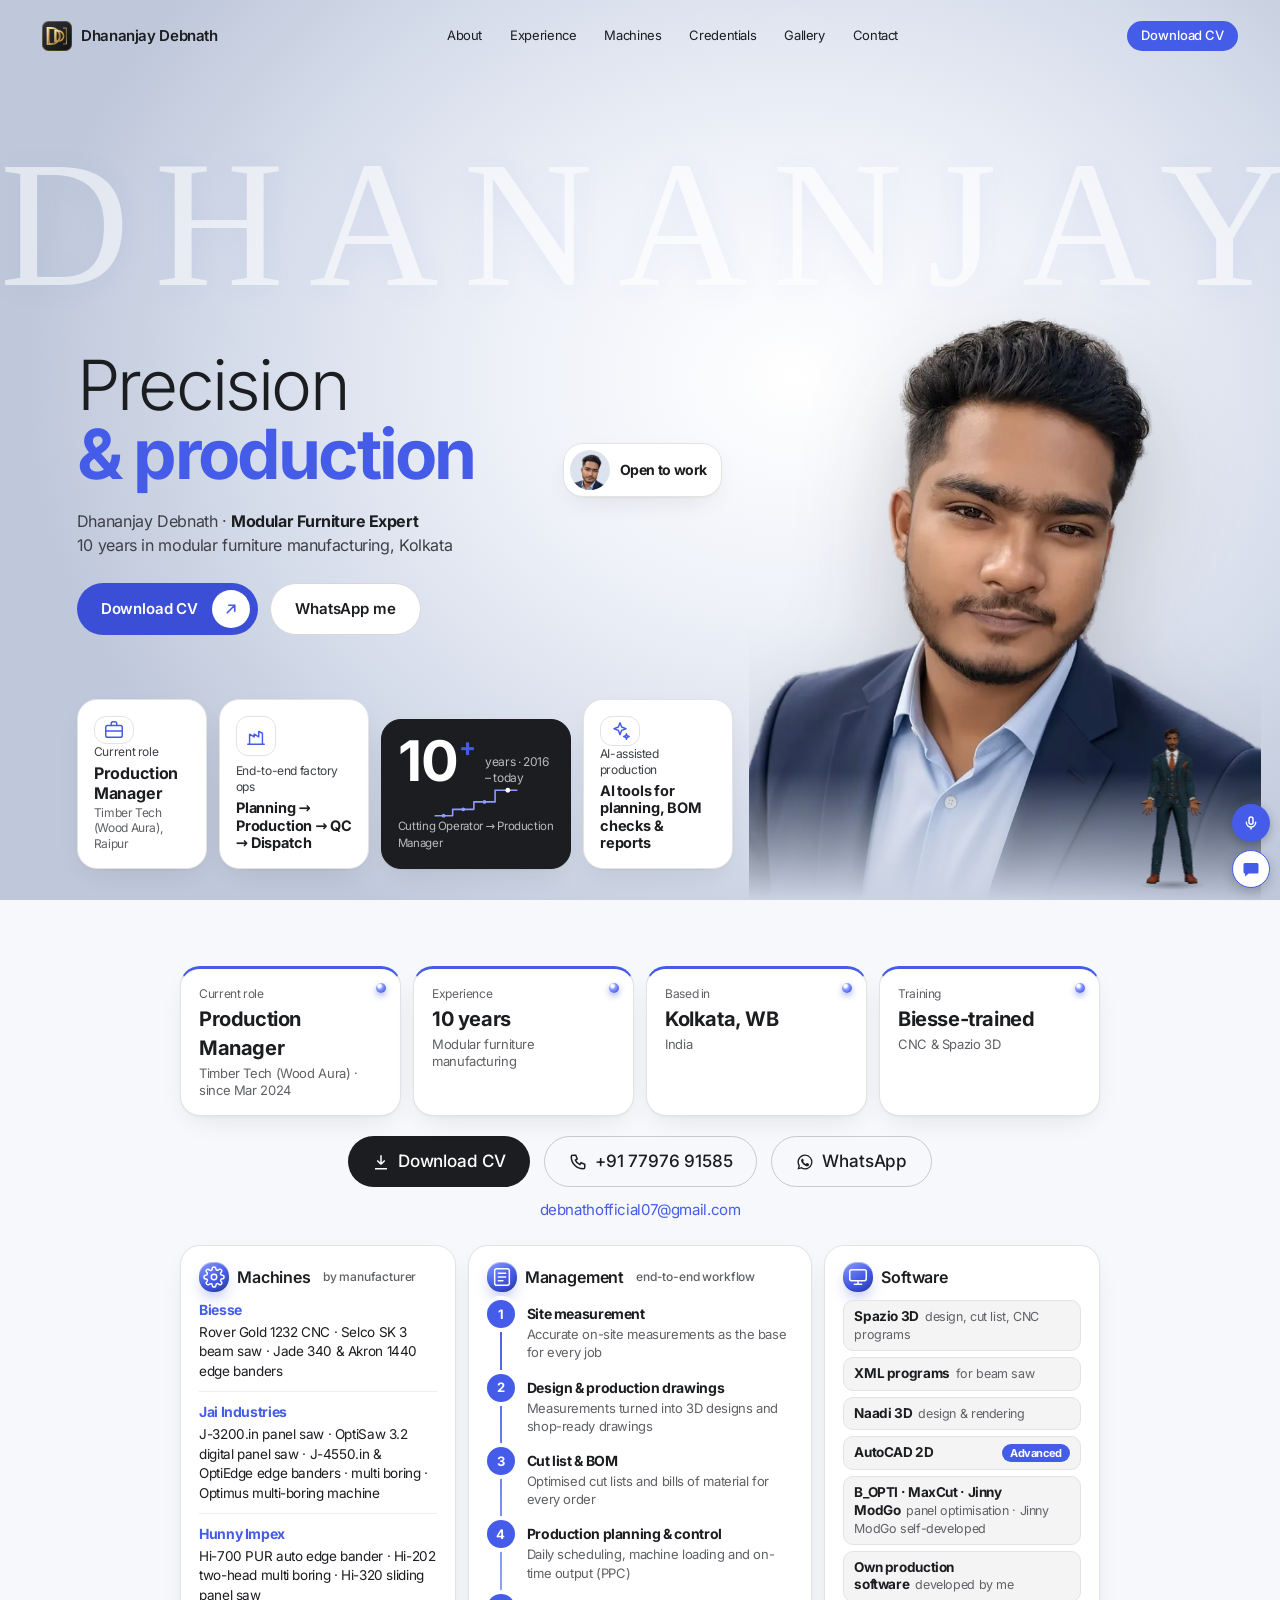
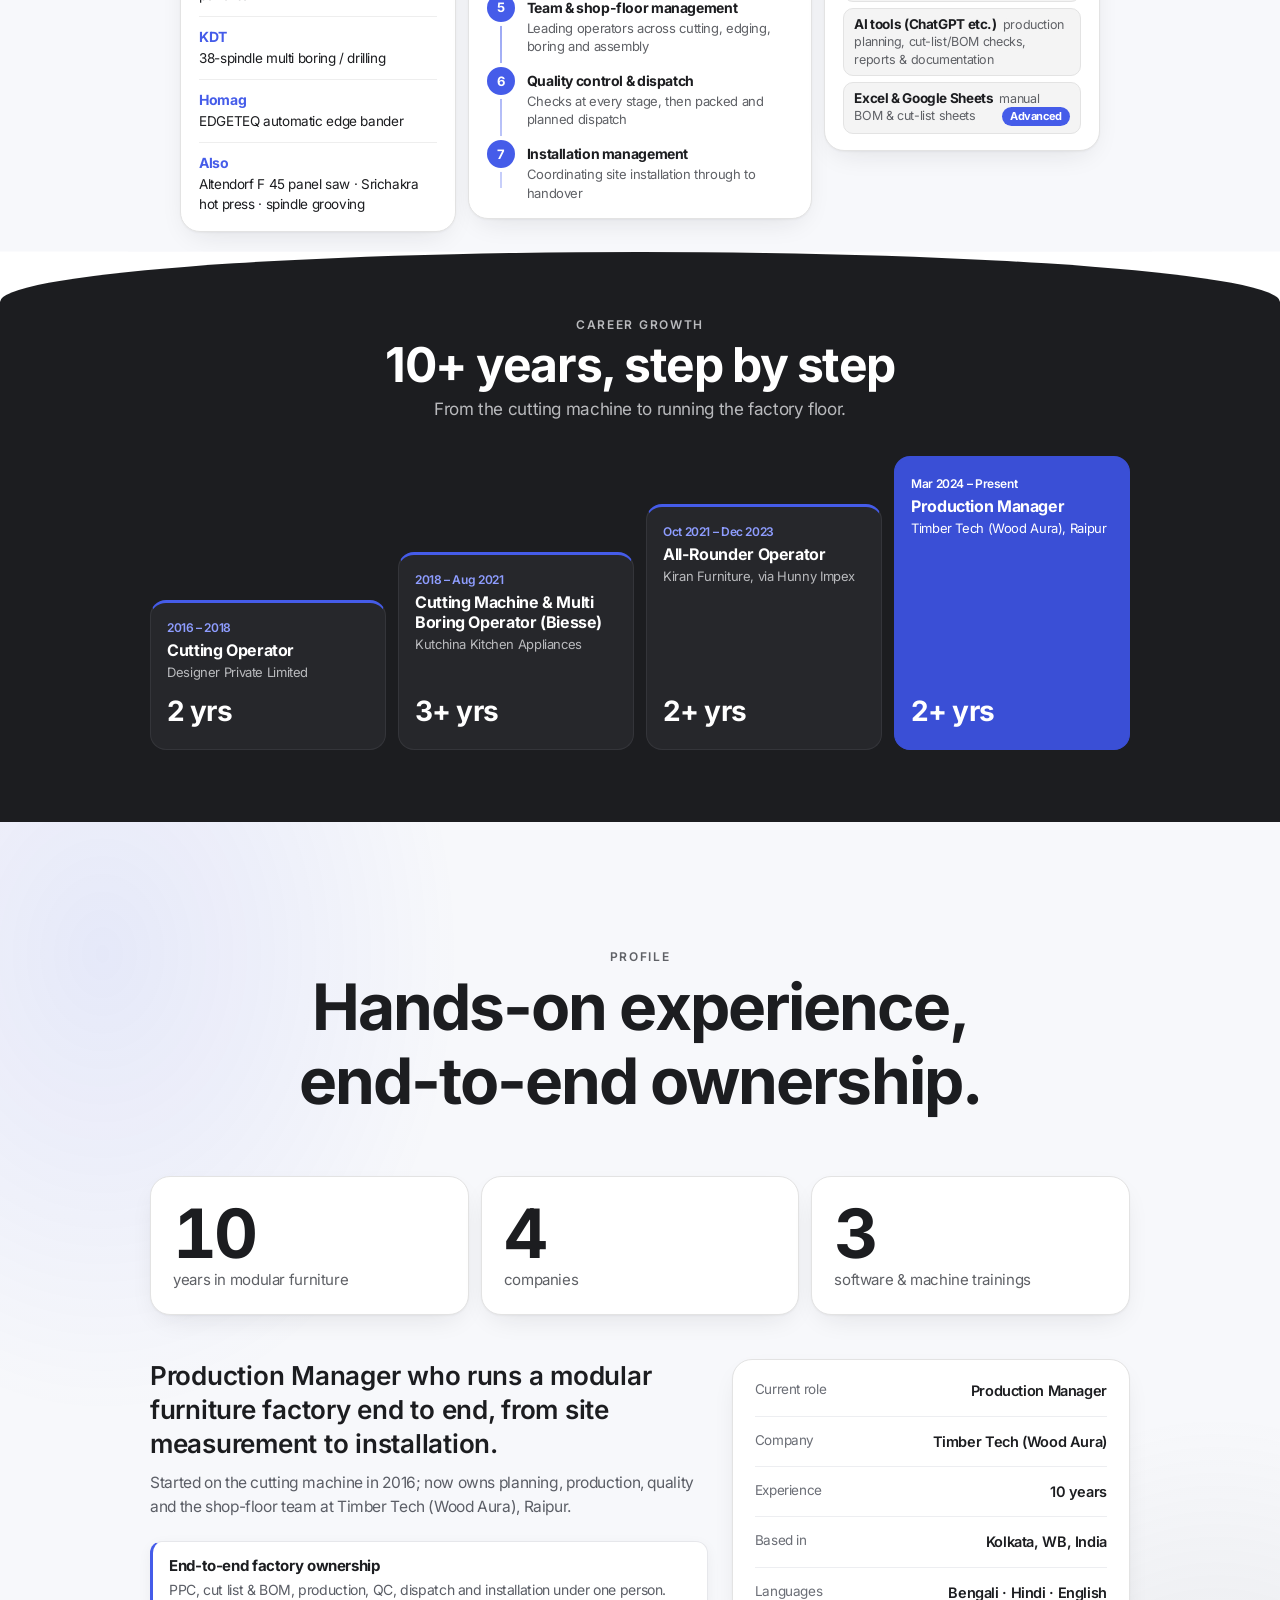
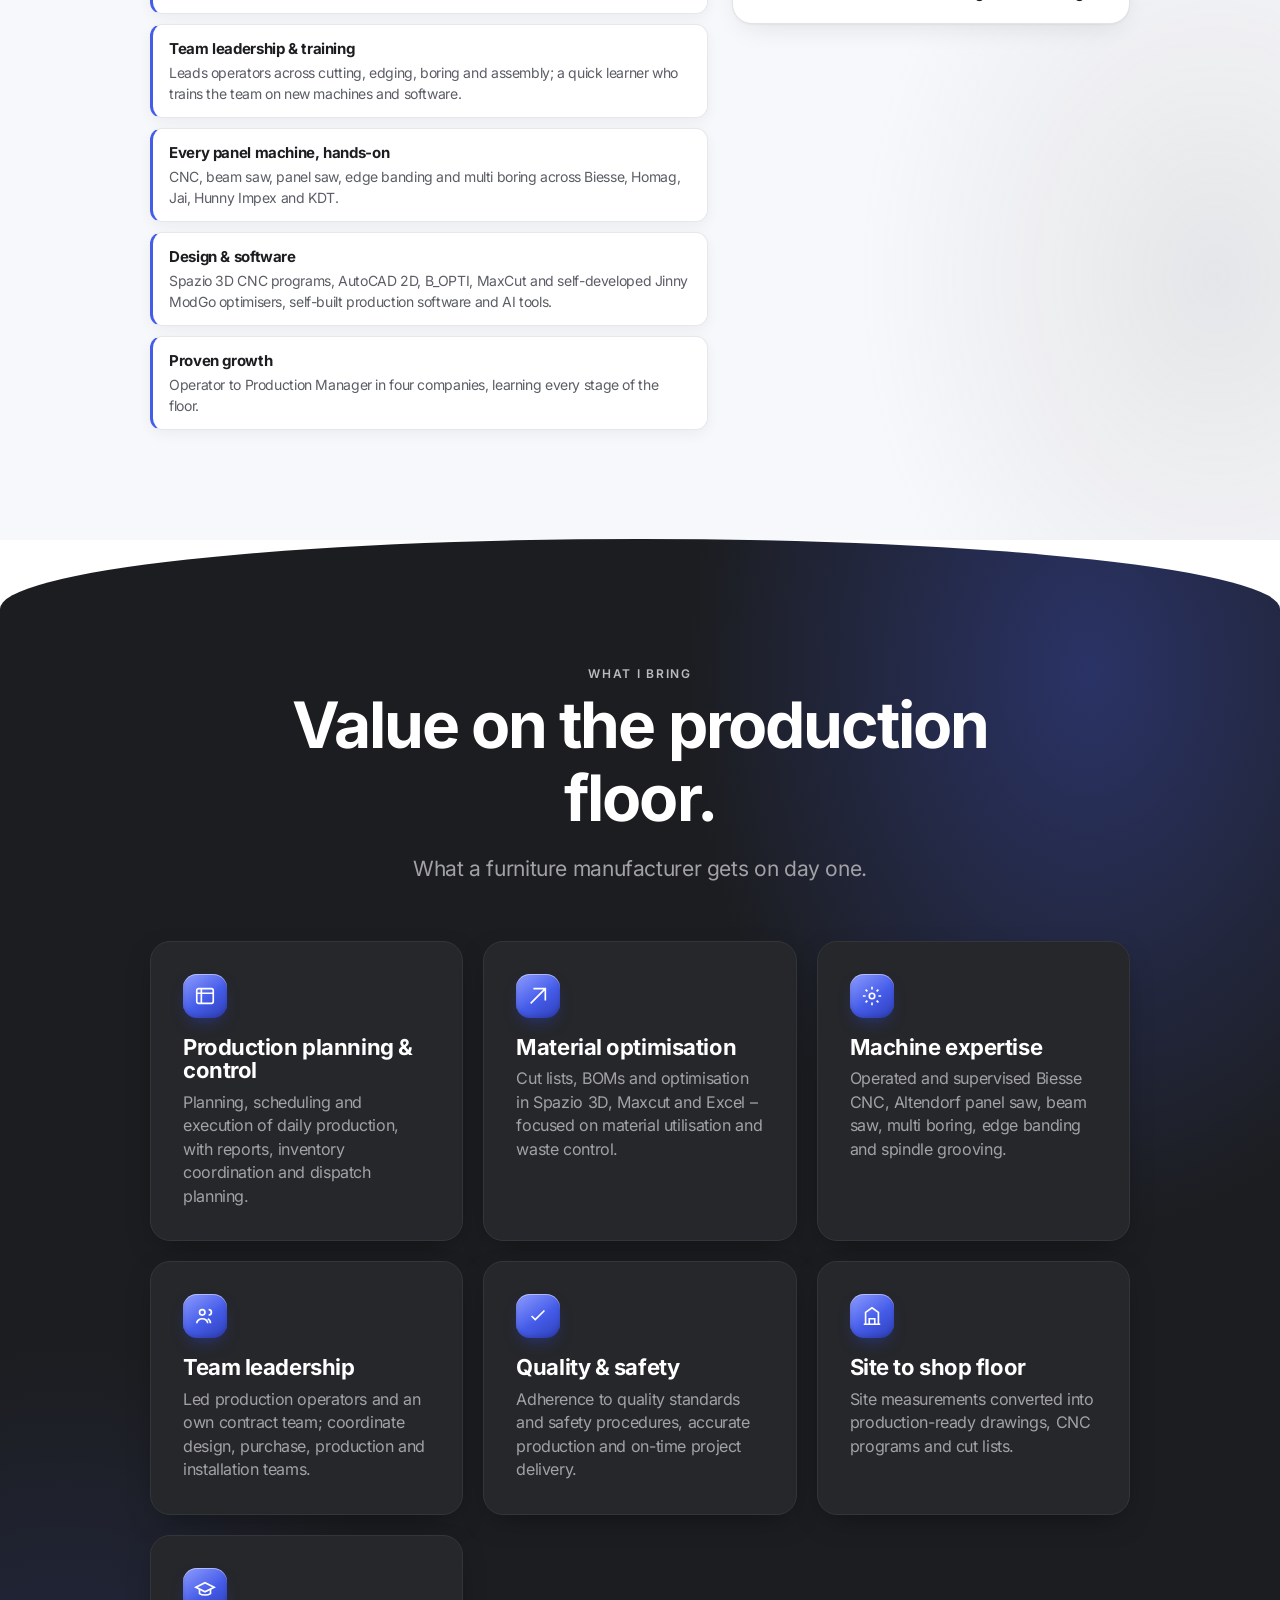
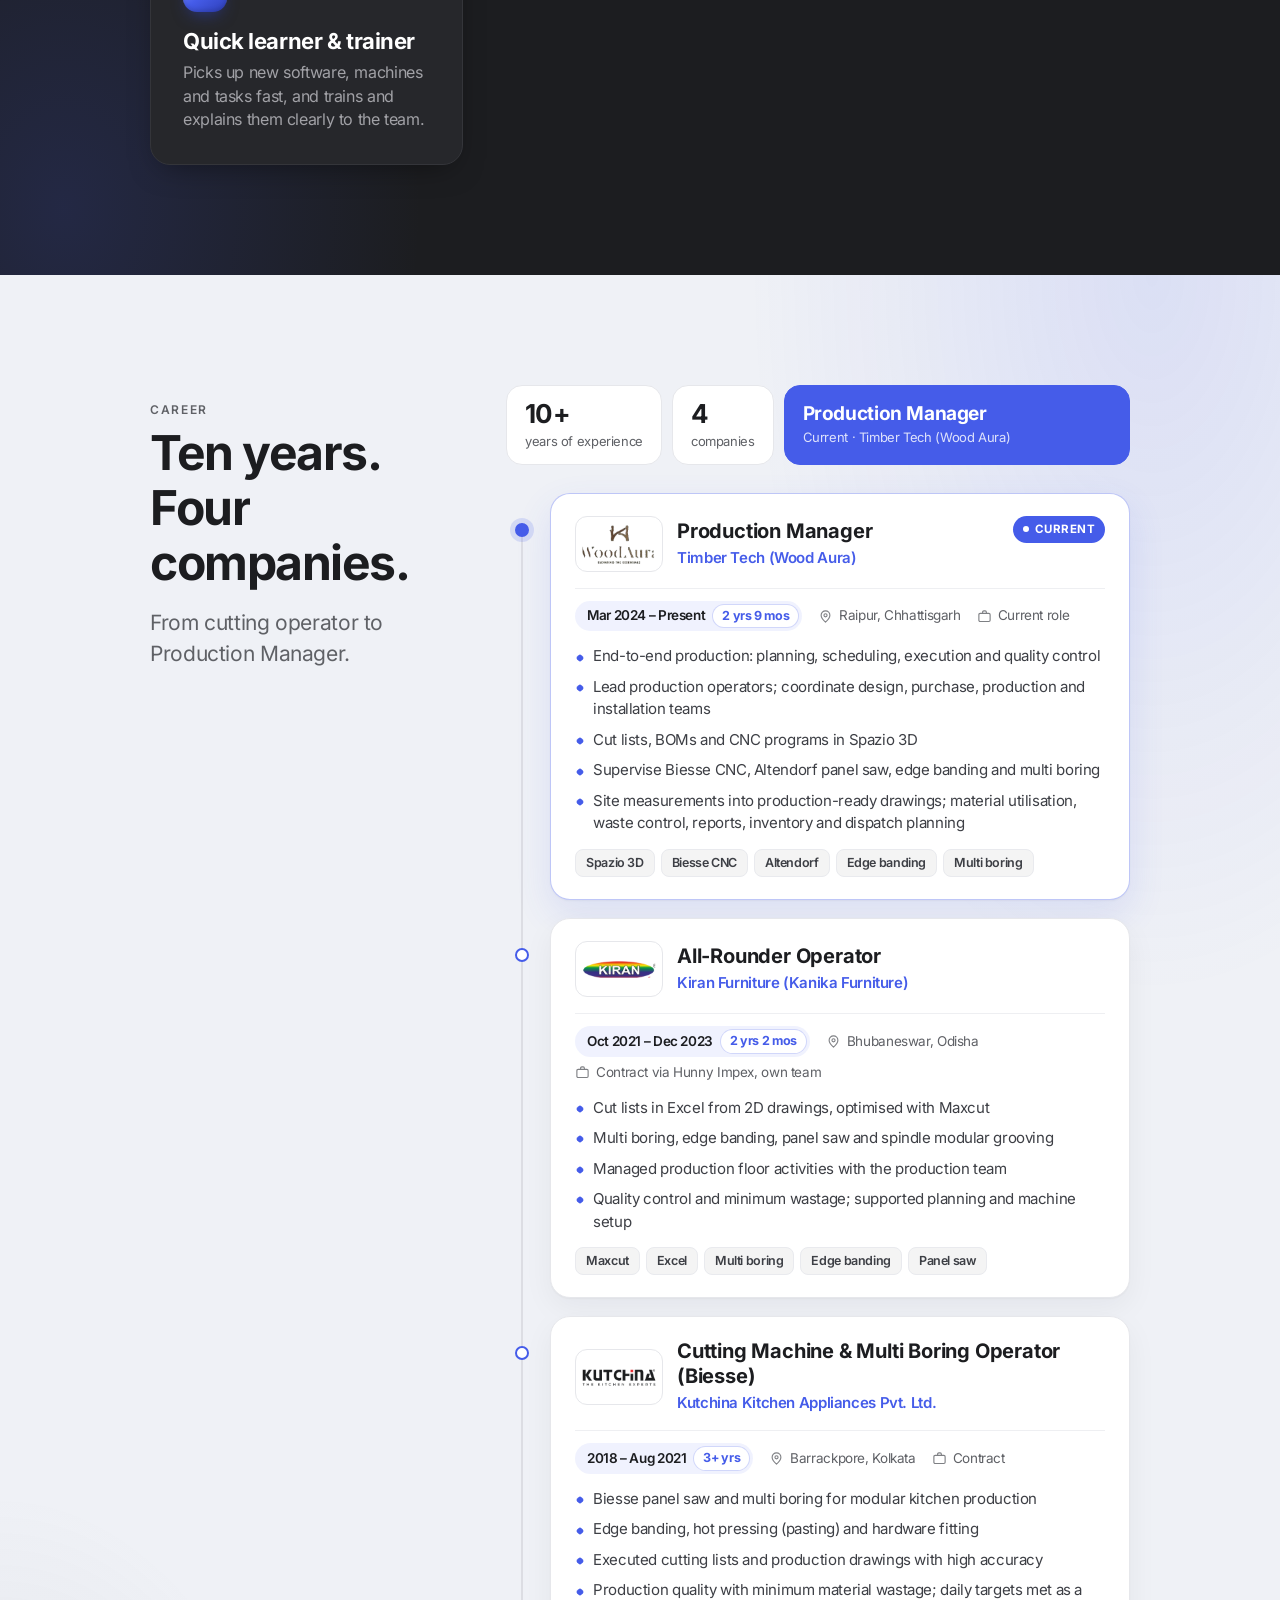
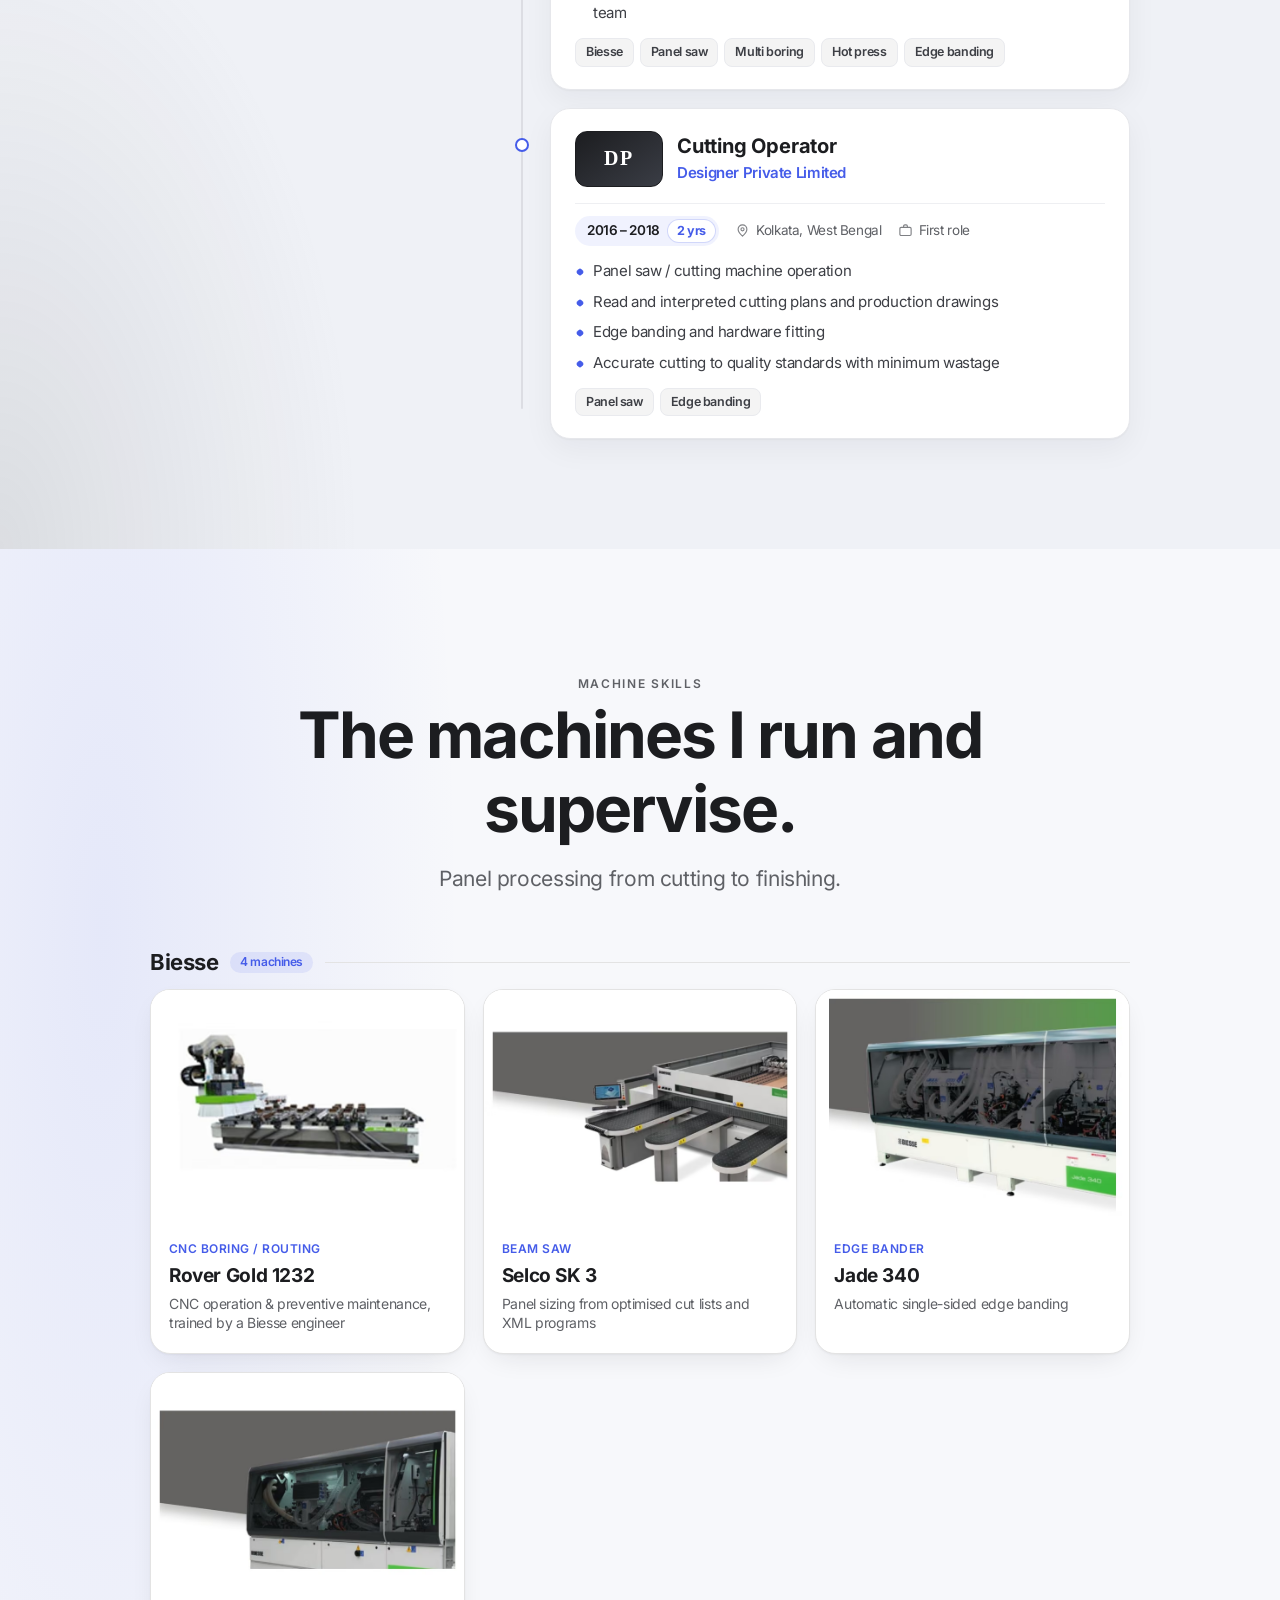
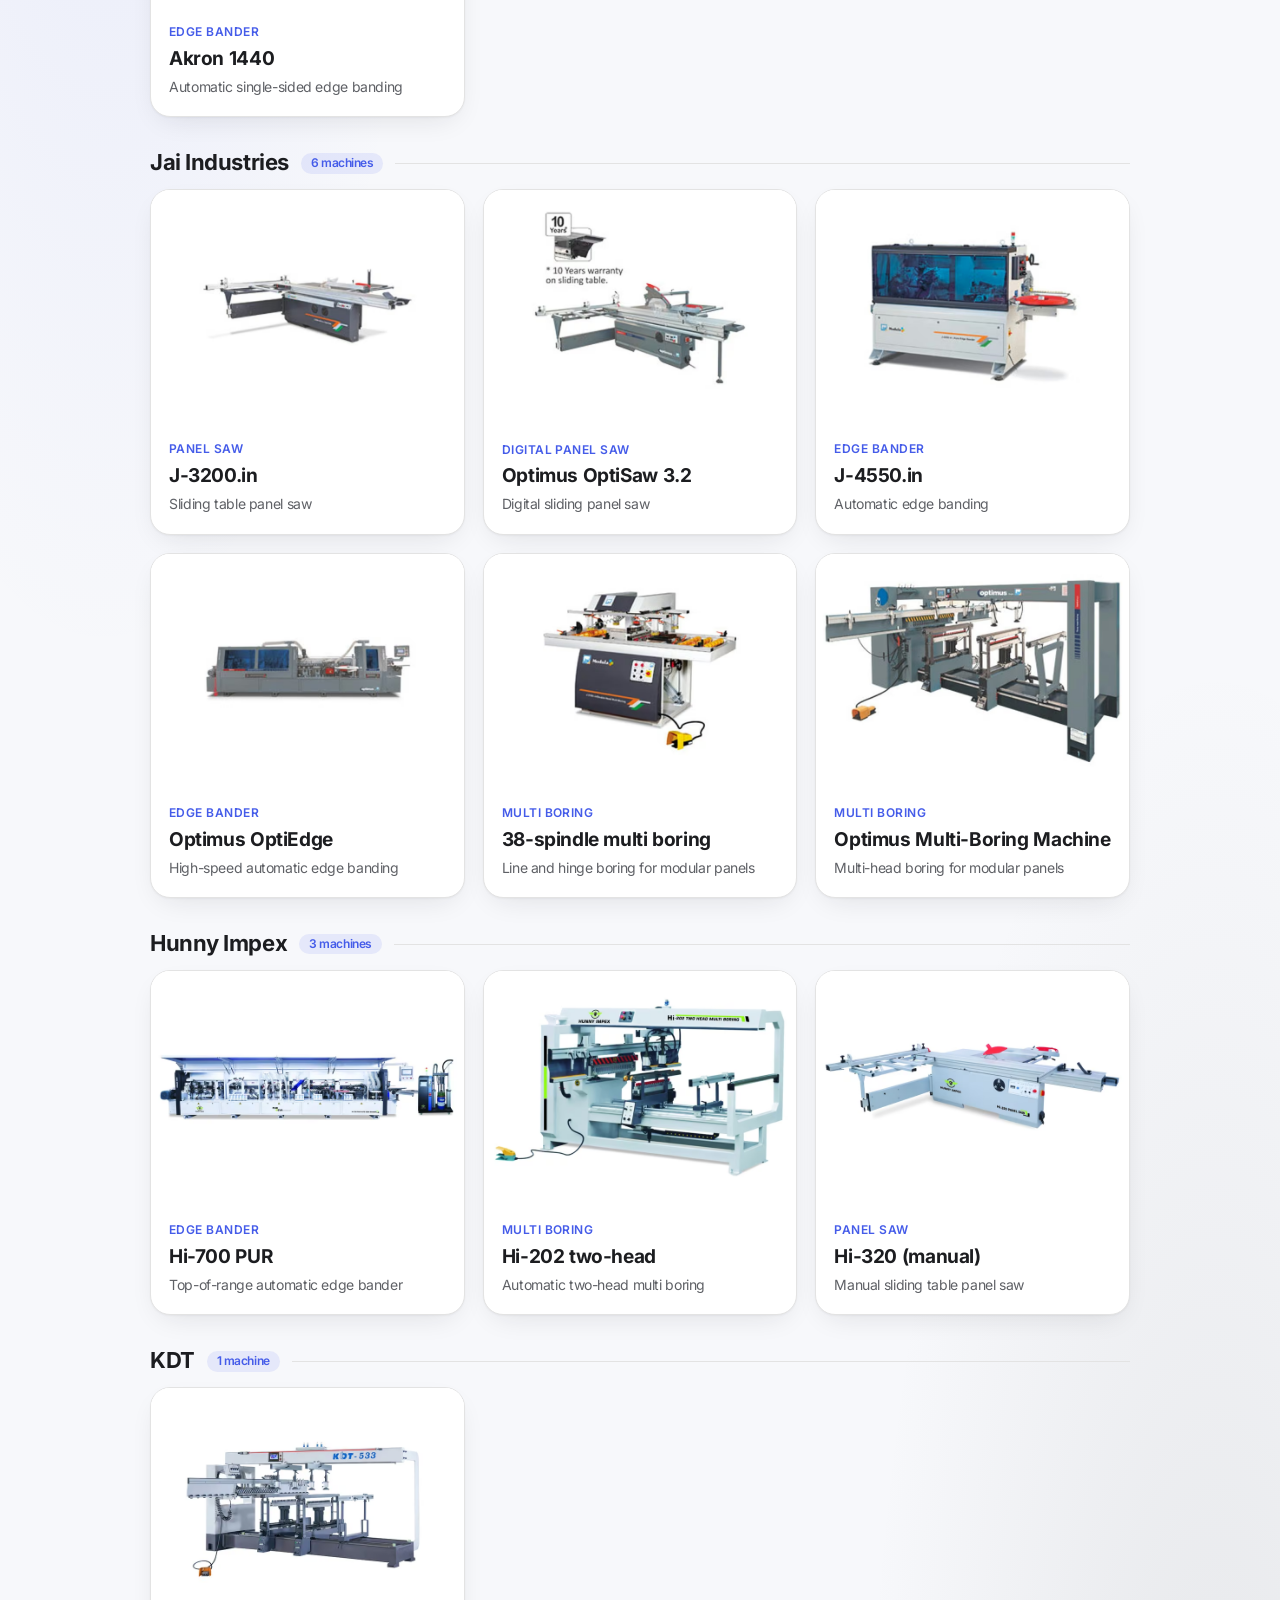
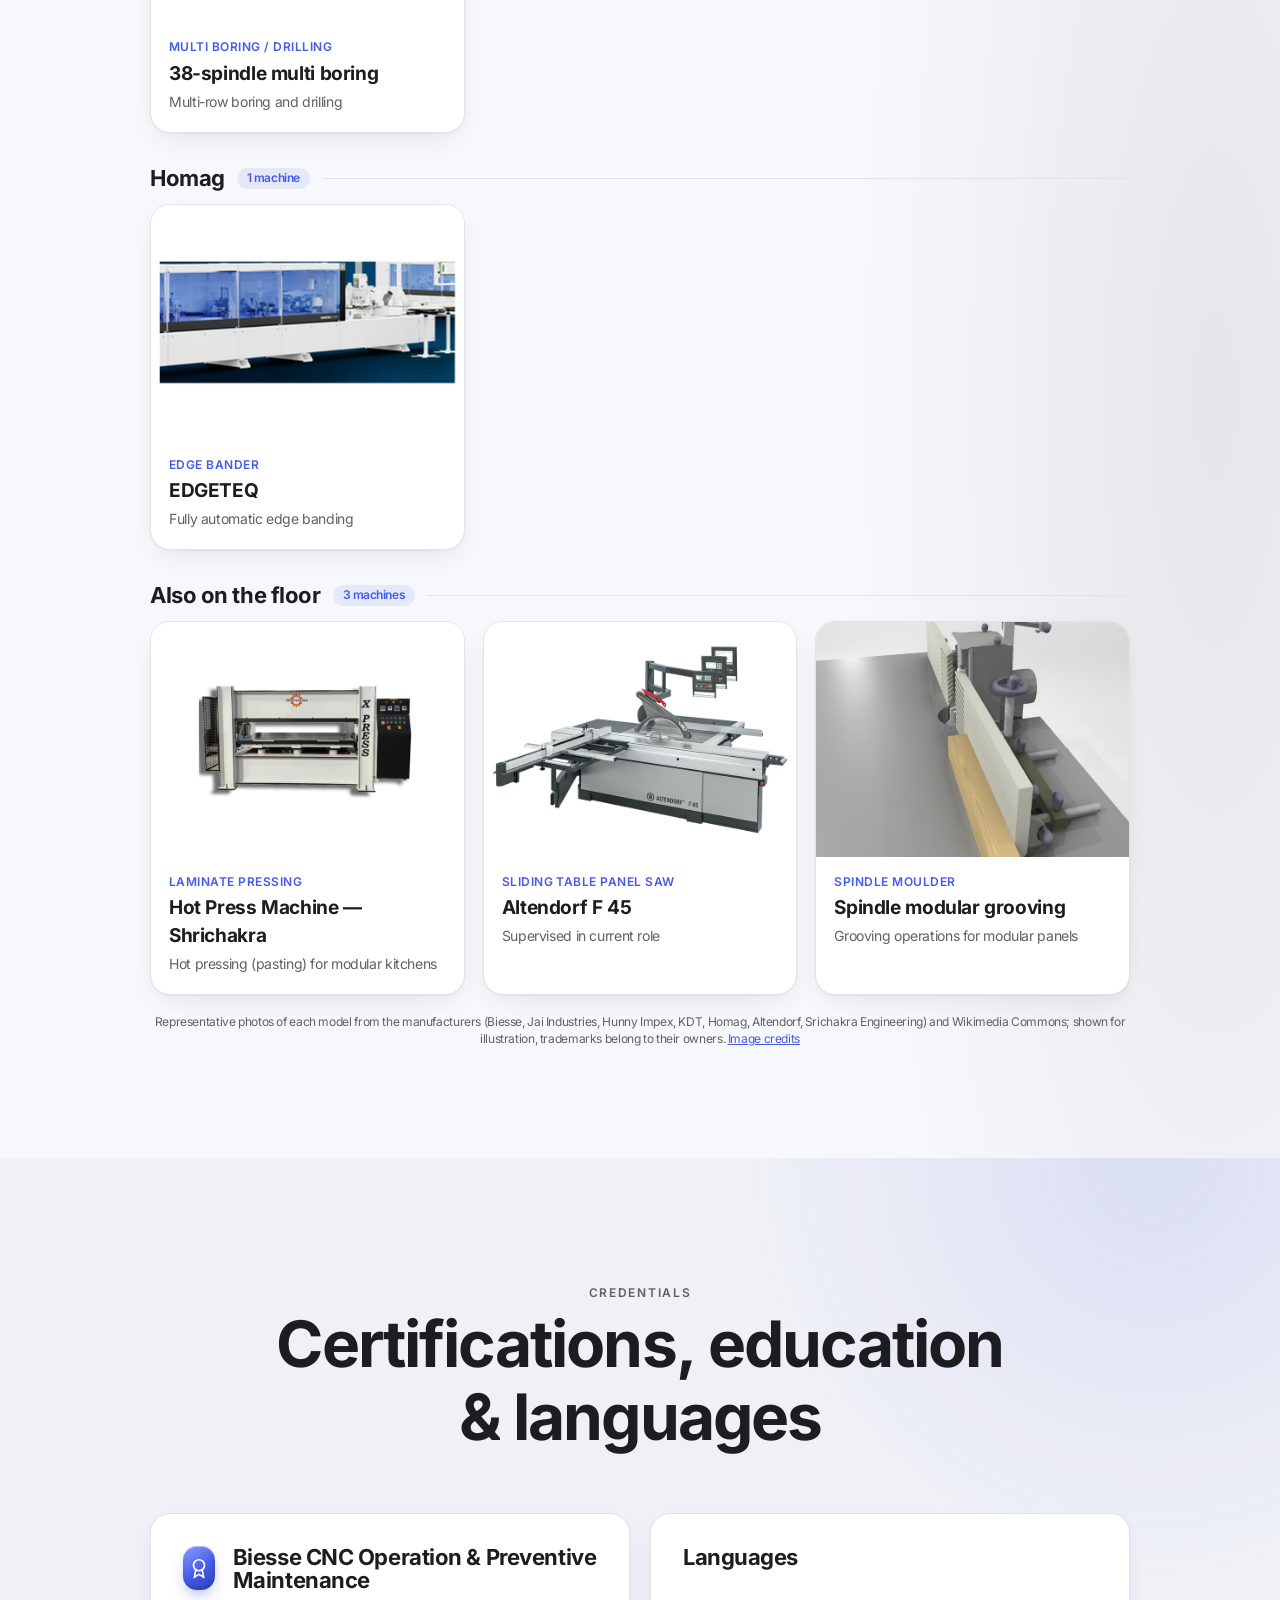
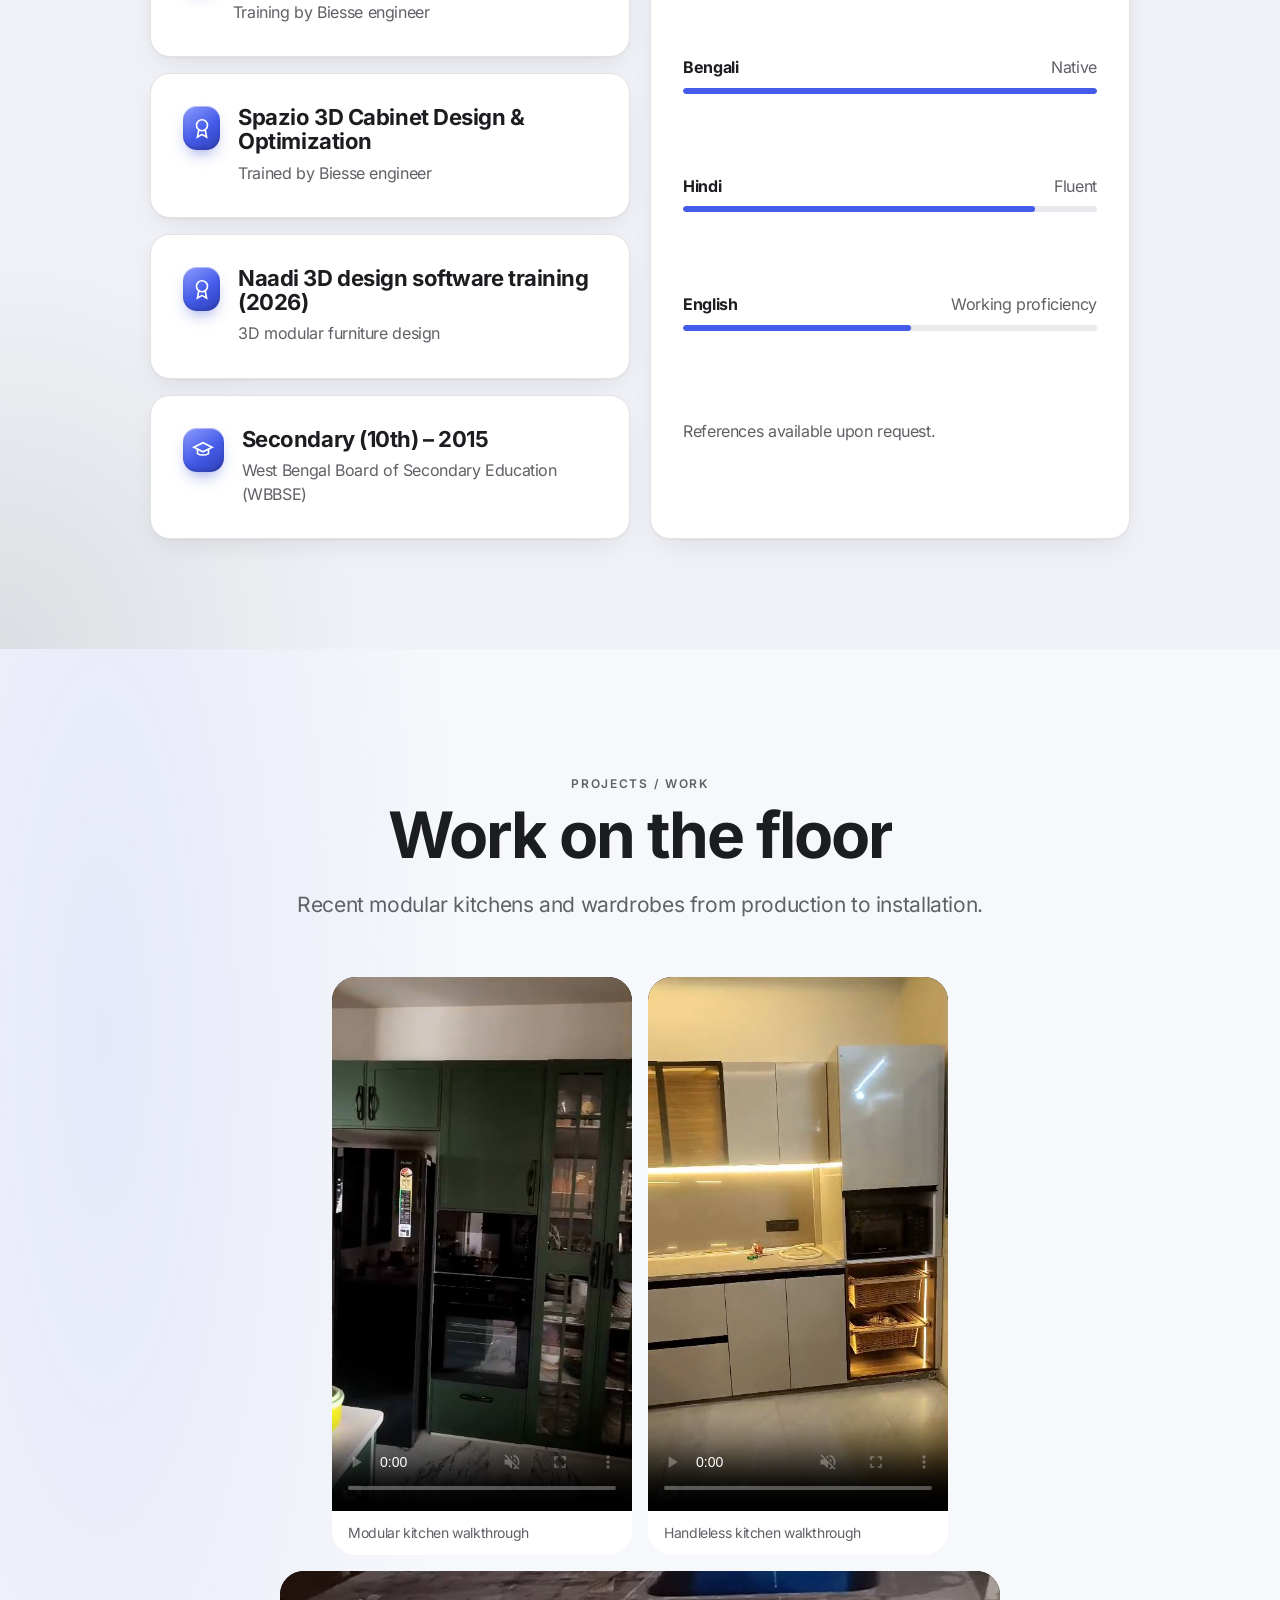
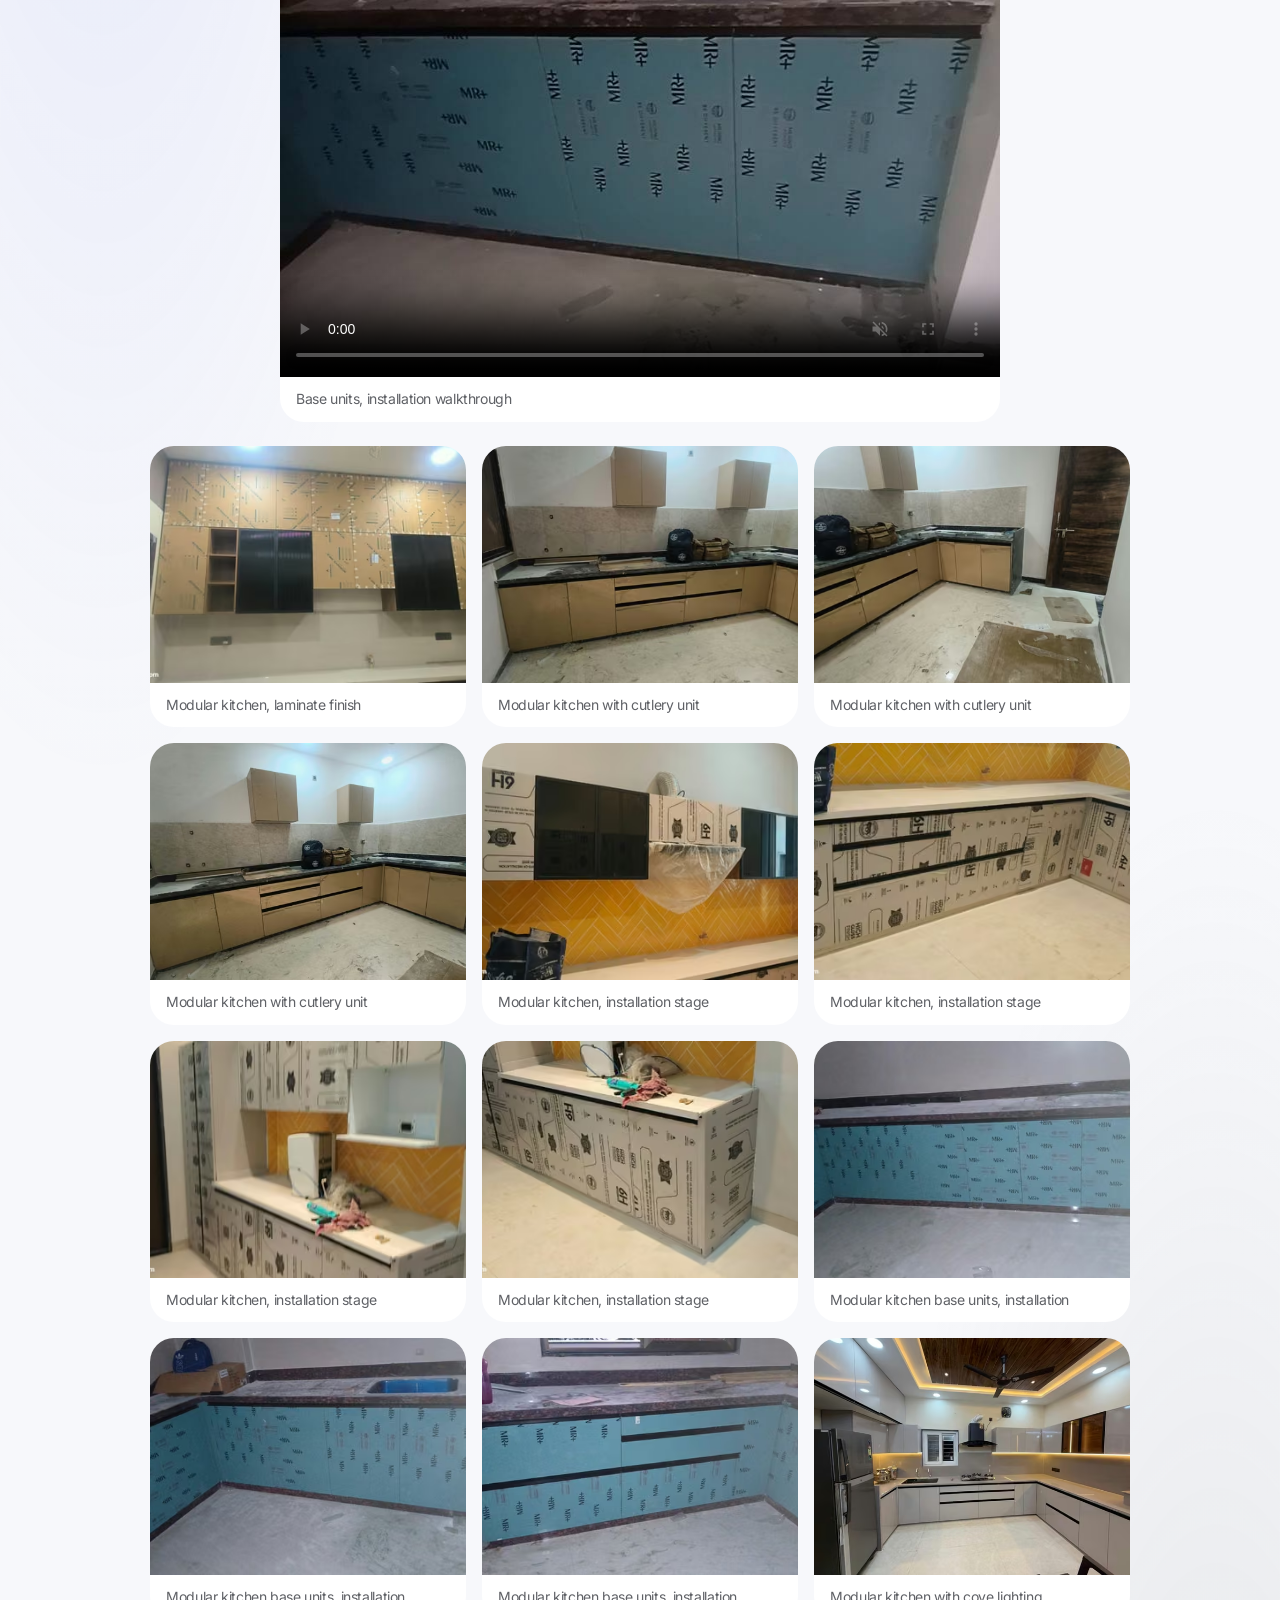
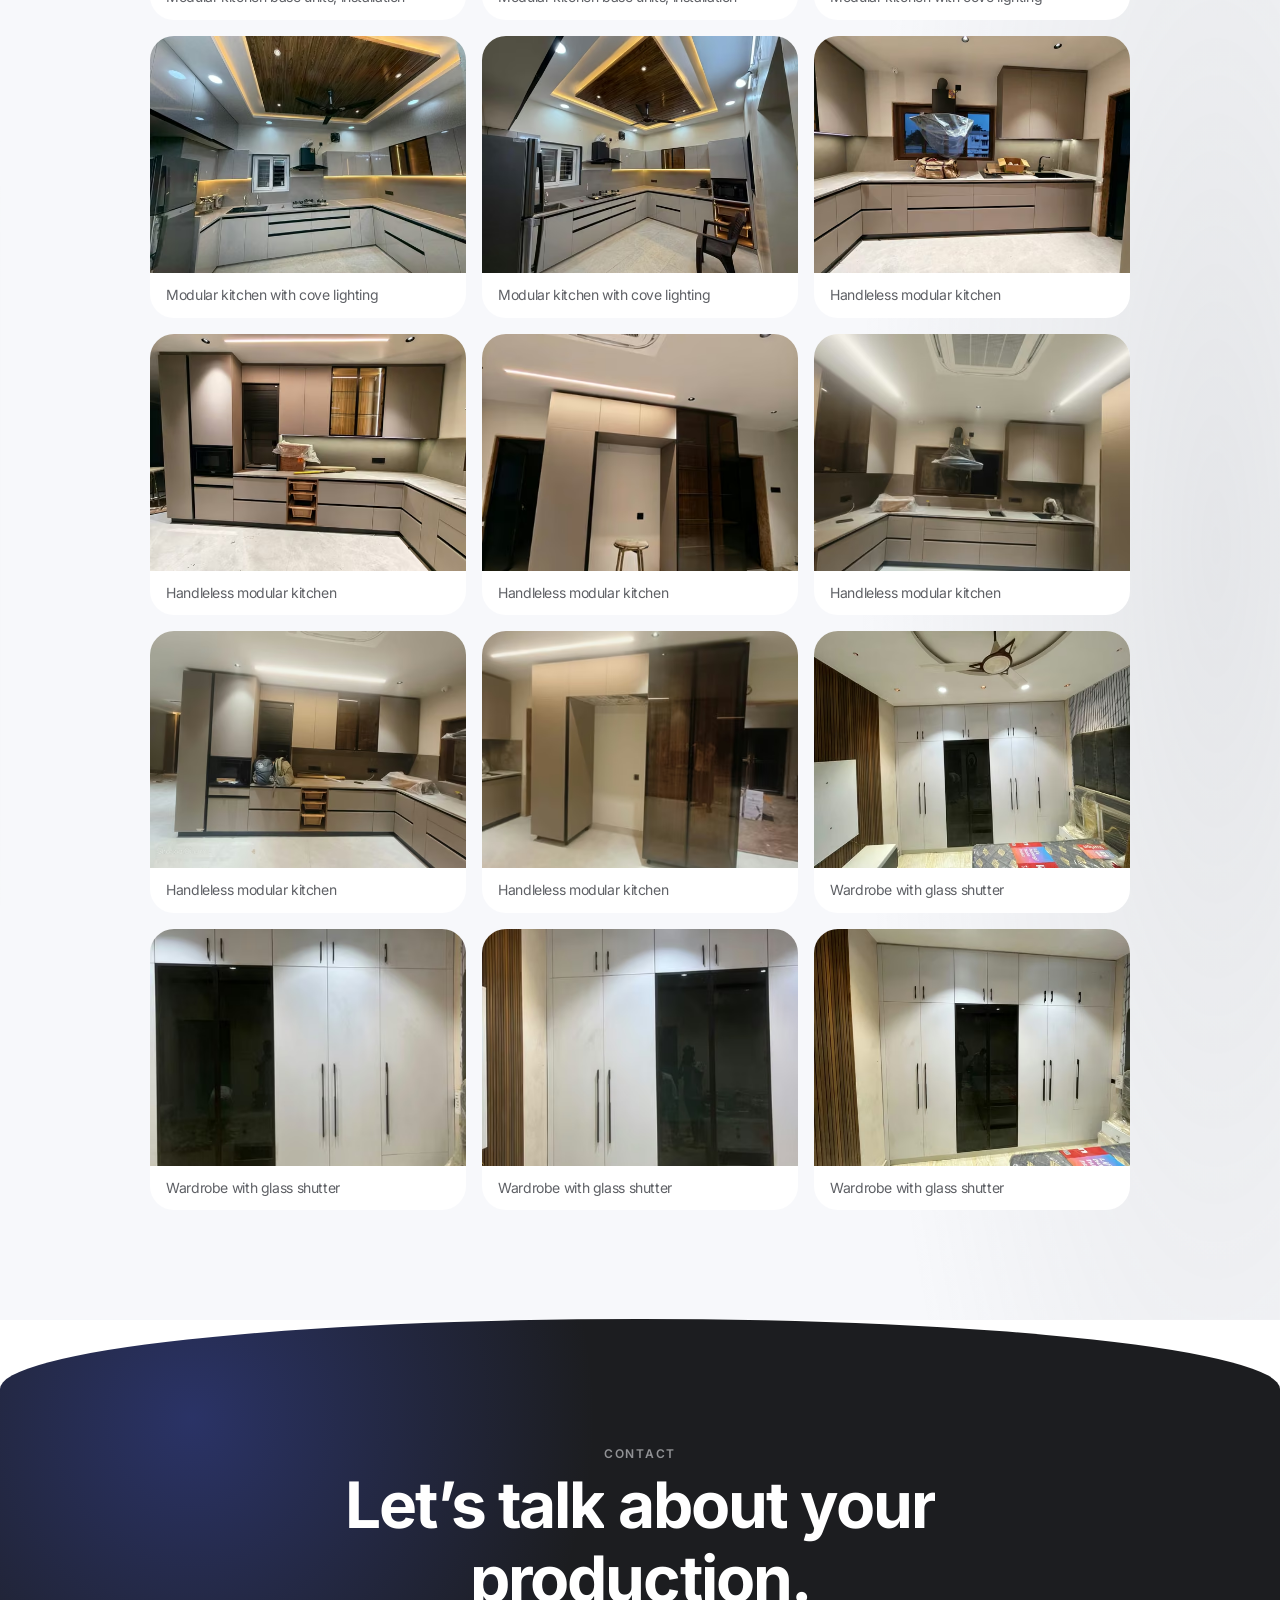
==== index.html @ 8014dff1 "Mobile: render desktop layout scaled to phone width (desktop mode) with legible text floor" ====
<!doctype html>
<html lang="en">
<head>
<meta charset="utf-8">
<meta name="viewport" content="width=device-width,initial-scale=1">
<script>(function(){var W=980,w=Math.min(screen.width,screen.height);if(w<W&&matchMedia('(hover:none),(pointer:coarse)').matches){document.querySelector('meta[name=viewport]').setAttribute('content','width='+W);document.documentElement.classList.add('dm')}})()</script>
<title>Dhananjay (Sanu) Debnath – Production Manager, Modular Furniture | Kolkata</title>
<meta name="description" content="Dhananjay (Sanu) Debnath – Production Manager with 10+ years in modular furniture manufacturing (modular kitchens, wardrobes). Biesse CNC, beam saw, edge banding, Spazio 3D, PPC & QC. Based in Kolkata, open to roles across India.">
<meta name="theme-color" content="#EEF1F8">
<link rel="canonical" href="https://debnathofficial.pages.dev/">
<meta property="og:type" content="profile">
<meta property="og:title" content="Dhananjay (Sanu) Debnath – Production Manager, Modular Furniture | Kolkata">
<meta property="og:description" content="Dhananjay (Sanu) Debnath – Production Manager with 10+ years in modular furniture manufacturing (modular kitchens, wardrobes). Biesse CNC, beam saw, edge banding, Spazio 3D, PPC & QC. Based in Kolkata, open to roles across India.">
<meta property="og:url" content="https://debnathofficial.pages.dev/">
<meta property="og:image" content="https://debnathofficial.pages.dev/assets/img/og-dhananjay-debnath.jpg">
<meta property="og:image:width" content="1200"><meta property="og:image:height" content="630">
<meta property="og:image:alt" content="Dhananjay (Sanu) Debnath, Production Manager, modular furniture, Kolkata">
<meta property="og:site_name" content="Dhananjay Debnath – Debnath Official"><meta property="og:locale" content="en_IN">
<meta property="profile:first_name" content="Dhananjay"><meta property="profile:last_name" content="Debnath">
<meta name="twitter:card" content="summary_large_image">
<meta name="twitter:title" content="Dhananjay (Sanu) Debnath – Production Manager, Modular Furniture | Kolkata">
<meta name="twitter:description" content="Production Manager – modular furniture, modular kitchen &amp; wardrobe production. Biesse CNC, Spazio 3D, PPC. Kolkata, India.">
<meta name="twitter:image:alt" content="Dhananjay (Sanu) Debnath, Production Manager, modular furniture, Kolkata">
<meta name="twitter:image" content="https://debnathofficial.pages.dev/assets/img/og-dhananjay-debnath.jpg">
<meta name="author" content="Dhananjay Debnath"><meta name="robots" content="index,follow,max-image-preview:large">
<!-- GOOGLE SEARCH CONSOLE: paste the verification meta tag on the next line, e.g. <meta name="google-site-verification" content="XXXX"> -->
<meta name="google-site-verification" content="hCIAxUAnqevJDa3FMY9VhJG7At2bCcmMk1yNOg8MYsk" />
<link rel="icon" href="favicon.ico" sizes="32x32"><link rel="icon" href="favicon.svg" type="image/svg+xml"><link rel="apple-touch-icon" href="apple-touch-icon.png">
<link rel="preload" href="assets/fonts/inter.woff2" as="font" type="font/woff2" crossorigin>
<link rel="preload" as="image" href="assets/img/dd-cut-480.avif" imagesrcset="assets/img/dd-cut-480.avif 480w, assets/img/dd-cut-800.avif 800w" imagesizes="(min-width:700px) 640px, 92vw" type="image/avif">
<link rel="preload" as="image" href="assets/img/avatar3d-poster.png?v=4" fetchpriority="low">
<style>@font-face{font-family:Inter;src:url(assets/fonts/inter.woff2) format("woff2");font-weight:300 800;font-display:swap}
:root{--w:#fff;--g:#f5f5f7;--tx:#1d1d1f;--mu:#6e6e73;--bl:#0071e3;--ln:#d2d2d7}
*{box-sizing:border-box;margin:0;padding:0}
html{scroll-behavior:smooth;-webkit-text-size-adjust:100%}html.dm,html.dm body{overflow-x:clip}
body{background:var(--w);color:var(--tx);font:400 17px/1.47 -apple-system,BlinkMacSystemFont,"SF Pro Text","SF Pro Display","Helvetica Neue",Inter,system-ui,sans-serif;-webkit-font-smoothing:antialiased;letter-spacing:-.022em}
a{color:var(--bl);text-decoration:none}a:hover{text-decoration:underline}img{max-width:100%;display:block}
h1,h2,h3{font-family:-apple-system,BlinkMacSystemFont,"SF Pro Display",Inter,system-ui,sans-serif;font-weight:700;letter-spacing:-.03em;line-height:1.07}
.wrap{max-width:1024px;margin:0 auto;padding:0 22px}
.skip{position:absolute;left:-999px}.skip:focus{left:10px;top:10px;background:#fff;padding:8px;z-index:99}
header.nav{position:sticky;top:0;z-index:50;background:rgba(255,255,255,.72);border-bottom:1px solid rgba(0,0,0,.08)}
.nav .wrap{display:flex;align-items:center;justify-content:space-between;height:52px;font-size:13px}
.logo{display:flex;align-items:center;gap:9px;font-weight:600;color:var(--tx);font-size:15px}.logo:hover{text-decoration:none}
.mono{width:28px;height:28px;border-radius:7px;background:var(--tx);color:#fff;display:grid;place-items:center;font-size:11.5px;font-weight:700;letter-spacing:0}
.nav ul{display:none;list-style:none;gap:28px}.nav ul a{color:var(--tx);opacity:.8}.nav ul a:hover{opacity:1;text-decoration:none}
@media(min-width:860px){.nav ul{display:flex}}
.btn{display:inline-flex;align-items:center;justify-content:center;gap:8px;padding:12px 24px;border-radius:980px;font-size:17px;font-weight:500;min-height:48px;transition:background .2s,transform .2s;letter-spacing:-.01em}
.btn:hover{text-decoration:none}
.btn.p{background:var(--bl);color:#fff}.btn.p:hover{background:#0077ed}
.btn.g{color:var(--bl);border:1px solid var(--bl)}.btn.g:hover{background:rgba(0,113,227,.06)}
.btn.sm{padding:5px 14px;min-height:30px;font-size:13px}
.btn svg{width:18px;height:18px}
.hero{background:var(--w);text-align:center;padding:64px 0 0;overflow:hidden}
.eyebrow{font-size:17px;font-weight:600;color:var(--mu);letter-spacing:-.01em}
.hero .eyebrow{color:var(--mu)}
.hero h1{font-size:clamp(46px,9vw,96px);margin:10px 0 14px;letter-spacing:-.045em}
.tag{font-size:clamp(20px,3vw,28px);font-weight:600;color:var(--tx);letter-spacing:-.02em}
.lead{color:var(--mu);max-width:640px;margin:18px auto 30px;font-size:clamp(17px,2vw,21px)}
.cta{display:flex;flex-wrap:wrap;gap:14px;justify-content:center}
.facts{display:flex;flex-wrap:wrap;justify-content:center;gap:8px 26px;margin-top:26px;font-size:14px;color:var(--mu)}.facts b{color:var(--tx)}
.photo{margin:52px auto 0;max-width:420px;width:100%;animation:up 1.2s cubic-bezier(.2,.8,.2,1) both}
.photo img{width:100%;height:auto;aspect-ratio:4/5;object-fit:cover;border-radius:28px 28px 0 0}
@keyframes up{from{transform:scale(.96)}to{transform:none}}
@media(prefers-reduced-motion:reduce){*{animation:none!important;transition:none!important}}
section{padding:110px 0}
section.alt{background:var(--g)}
section.dark{background:#000;color:#f5f5f7}section.dark .mu,section.dark .sh p,section.dark .card p{color:#a1a1a6}
.sh{margin:0 auto 56px;max-width:760px;text-align:center}.sh h2{font-size:clamp(36px,6vw,64px);margin-top:8px}.sh p{color:var(--mu);margin-top:16px;font-size:clamp(17px,2vw,21px)}
.about{display:grid;gap:24px}@media(min-width:860px){.about{grid-template-columns:1.4fr 1fr}}
.about p{font-size:19px;color:var(--tx)}.about p+p{margin-top:16px}
.kv{background:var(--g);border-radius:24px;padding:28px;display:grid;gap:14px;font-size:15px}
.kv div{display:flex;justify-content:space-between;gap:12px;border-bottom:1px solid var(--ln);padding-bottom:12px}.kv div:last-child{border:0;padding:0}
.kv span{color:var(--mu)}.kv b{font-weight:600;text-align:right}
.vals{display:grid;gap:20px}@media(min-width:700px){.vals{grid-template-columns:repeat(2,1fr)}}@media(min-width:1000px){.vals{grid-template-columns:repeat(3,1fr)}}
.card{background:var(--w);border-radius:24px;padding:32px;transition:transform .4s cubic-bezier(.2,.8,.2,1),box-shadow .4s}
.alt .card{background:#fff}.card:hover{transform:scale(1.015);box-shadow:0 20px 40px -20px rgba(0,0,0,.18)}
.dark .card{background:#1d1d1f}.dark .card:hover{box-shadow:none}
.card h3{font-size:22px;margin:18px 0 8px;letter-spacing:-.02em}.card p{color:var(--mu);font-size:16px}
.ic{width:44px;height:44px;border-radius:12px;background:rgba(0,113,227,.1);display:grid;place-items:center;color:var(--bl)}.ic svg{width:22px;height:22px}
.dark .ic{background:rgba(41,151,255,.15);color:#2997ff}
.tl{position:relative;padding-left:36px;max-width:860px;margin:0 auto}
.tl::before{content:"";position:absolute;left:9px;top:8px;bottom:8px;width:2px;background:var(--ln)}
.tl .ln{position:absolute;left:9px;top:8px;width:2px;background:var(--bl);height:0}
.job{position:relative;margin-bottom:24px}
.job::before{content:"";position:absolute;left:-33px;top:34px;width:12px;height:12px;border-radius:50%;background:#fff;border:2px solid var(--bl)}
.job.now::before{background:var(--bl);box-shadow:0 0 0 6px rgba(0,113,227,.15)}
.job .box{background:var(--g);border-radius:24px;padding:30px}
.job .d{font-size:14px;font-weight:600;color:var(--bl)}
.job h3{font-size:26px;margin:6px 0 4px}.job .co{font-weight:600}.job .lo{color:var(--mu);font-size:15px}
.job ul{margin:16px 0 0 20px;color:#424245;font-size:16px}.job li{margin:6px 0}
.exp{display:grid;gap:20px}@media(min-width:860px){.exp{grid-template-columns:repeat(3,1fr)}}
.chips{display:flex;flex-wrap:wrap;gap:8px;margin-top:16px}
.chips span{font-size:14px;padding:7px 13px;border-radius:980px;background:var(--g);color:var(--tx)}
.two{display:grid;gap:20px}@media(min-width:860px){.two{grid-template-columns:1fr 1fr}}
#credentials .card{background:var(--g)}
.cert{display:flex;gap:18px;align-items:flex-start}.cert h3{margin-top:0}
.lang{display:grid;gap:18px}.lang .row{display:flex;justify-content:space-between;font-size:16px}.lang .row span{color:var(--mu)}
.bar{height:6px;background:#e8e8ed;border-radius:6px;margin-top:8px;overflow:hidden}.bar i{display:block;height:100%;background:var(--bl);border-radius:6px}
.gal{display:grid;gap:16px;grid-template-columns:repeat(auto-fill,minmax(240px,1fr))}
.gal figure{border-radius:24px;overflow:hidden;background:#fff}.gal img{aspect-ratio:4/3;object-fit:cover;width:100%;height:auto;display:block}@media(max-width:600px){.gal{grid-template-columns:1fr 1fr;gap:10px}.gal figure{border-radius:18px}.gal figcaption{padding:8px 10px;font-size:12px}}.gal a{display:block;cursor:zoom-in}.gal img{transition:transform .4s}.gal a:hover img{transform:scale(1.03)}.vids{display:flex;flex-wrap:wrap;justify-content:center;gap:16px;margin-bottom:24px}.vids .vid{flex:0 1 300px;margin:0}.vids .vid.wide{flex:1 1 560px;max-width:720px}.vid{border-radius:24px;overflow:hidden;background:#fff}.vid video{display:block;width:100%;height:auto;background:#000}.vid figcaption{padding:12px 16px;font-size:14px;color:var(--mu)}#lb{position:fixed;inset:0;z-index:99;background:rgba(245,245,247,.96);display:flex;align-items:center;justify-content:center;flex-direction:column}#lb[hidden]{display:none}#lb img{max-width:92vw;max-height:80vh;width:auto;height:auto;border-radius:16px}#lb p{color:#1d1d1f;margin:12px 0 0;font-size:15px}#lb button{position:absolute;background:#fff;border:0;border-radius:50%;width:44px;height:44px;font-size:22px;color:#1d1d1f;cursor:pointer;box-shadow:0 2px 10px rgba(0,0,0,.1)}#lbx{top:16px;right:16px}#lbp{left:12px;top:50%}#lbn{right:12px;top:50%}.gal figcaption{padding:12px 16px;font-size:14px;color:var(--mu)}
.cl{display:grid;gap:16px;max-width:860px;margin:0 auto}@media(min-width:760px){.cl{grid-template-columns:repeat(3,1fr)}}
.cl a{display:flex;flex-direction:column;gap:14px;padding:30px;border-radius:24px;background:#fff;color:var(--tx);transition:transform .4s cubic-bezier(.2,.8,.2,1),box-shadow .4s;font-weight:600;word-break:break-word}
.cl a:hover{text-decoration:none;transform:scale(1.02);box-shadow:0 20px 40px -20px rgba(0,0,0,.18)}
.cl small{display:block;color:var(--mu);font-size:13px;font-weight:400;margin-bottom:2px}
.loc{text-align:center;color:var(--mu);margin-top:28px;font-size:15px}
footer{background:var(--g);border-top:1px solid var(--ln);padding:22px 0;color:var(--mu);font-size:12px}
footer a{color:#0066cc;text-decoration:underline}footer .wrap{display:flex;flex-wrap:wrap;justify-content:space-between;gap:10px}
.rv{opacity:0;transform:translateY(40px) scale(.98);transition:opacity 1s cubic-bezier(.2,.8,.2,1),transform 1s cubic-bezier(.2,.8,.2,1)}.rv.in{opacity:1;transform:none}
.hero{padding:36px 0 0}.hero h1{font-size:clamp(40px,7vw,80px);margin:6px 0 8px}.tag span{color:var(--mu);font-weight:500}
.cta{margin-top:20px}.sgs{display:grid;grid-template-columns:repeat(3,1fr);gap:12px;max-width:920px;margin:24px auto 0;text-align:left}.sg{border:1px solid var(--ln);border-radius:20px;padding:16px 18px}.sg h2{display:flex;align-items:center;gap:8px;font-size:15px;letter-spacing:-.01em;margin:0 0 8px;font-weight:600}.sg svg{width:20px;height:20px;color:var(--tx)}.sg ul{list-style:none}.sg li{font-size:14px;color:var(--mu);line-height:1.45;padding:2px 0}.kf{list-style:none;display:grid;grid-template-columns:repeat(4,1fr);gap:12px;max-width:920px;margin:22px auto 0;text-align:left}
.kf li{background:var(--g);border-radius:20px;padding:14px 16px}.kf small{display:block;font-size:12px;color:var(--mu)}.kf b{display:block;font-size:17px;letter-spacing:-.02em;margin-top:2px}.kf span{display:block;font-size:13px;color:var(--mu);line-height:1.3;margin-top:2px}
.sk{list-style:none;display:flex;flex-wrap:wrap;justify-content:center;gap:8px;max-width:820px;margin:16px auto 22px}.sk li{font-size:14px;padding:6px 12px;border-radius:980px;border:1px solid var(--ln);color:var(--tx)}
.em{margin-top:12px;font-size:15px}.photo{margin-top:36px}
@media(max-width:760px){.hero{padding:22px 0 0}.hero .eyebrow{font-size:14px}.hero h1{font-size:40px}.tag{font-size:18px}.tag span{display:block;font-size:15px}.tag i{display:none}.kf{grid-template-columns:1fr 1fr;gap:8px;margin-top:14px}.kf li{padding:10px 12px;border-radius:16px}.kf b{font-size:15px}.kf span{font-size:12px}.sk{gap:6px;margin:12px auto 14px}.sk li{font-size:12px;padding:4px 10px}.cta{gap:8px;margin-top:14px}.sgs{grid-template-columns:1fr;gap:8px;margin-top:16px}.sg{padding:12px 14px;border-radius:16px}.sg h2{font-size:14px;margin-bottom:4px}.sg ul{display:flex;flex-wrap:wrap}.sg li{font-size:13px;padding:0}.sg li:not(:last-child):after{content:" ·\00a0"}.cta .btn{min-height:44px;padding:10px 16px;font-size:15px}}

.prog{position:fixed;top:0;left:0;right:0;height:3px;background:var(--bl);transform-origin:0 50%;transform:scaleX(0);z-index:200;pointer-events:none}
.hero{position:relative;isolation:isolate}.hero .wrap{position:relative}
.mesh{position:absolute;inset:0;z-index:-1;overflow:hidden;pointer-events:none}
.mesh i{position:absolute;width:46vmax;height:46vmax;border-radius:50%;filter:blur(70px);opacity:.35;will-change:transform}
.mesh i:nth-child(1){background:radial-gradient(circle,#cfe3ff,transparent 65%);left:-12vmax;top:-14vmax;animation:drift 22s ease-in-out infinite alternate}
.mesh i:nth-child(2){background:radial-gradient(circle,#e8e0ff,transparent 65%);right:-14vmax;top:4vmax;animation:drift 26s ease-in-out infinite alternate-reverse}
.mesh i:nth-child(3){background:radial-gradient(circle,#dff3ff,transparent 65%);left:30%;bottom:-24vmax;animation:drift 30s ease-in-out infinite alternate}
@keyframes drift{to{transform:translate3d(6vmax,4vmax,0) scale(1.08)}}
.glow{position:fixed;left:0;top:0;width:520px;height:520px;margin:-260px 0 0 -260px;border-radius:50%;background:radial-gradient(circle,rgba(0,113,227,.07),transparent 60%);pointer-events:none;z-index:1;opacity:0;transition:opacity .4s;will-change:transform}
.glow.on{opacity:1}
.stats{display:grid;grid-template-columns:repeat(3,1fr);gap:12px;margin-bottom:20px;grid-column:1/-1}
.stats div{background:var(--g);border-radius:24px;padding:22px}.stats b{display:block;font-size:clamp(40px,6vw,64px);font-weight:700;letter-spacing:-.04em;line-height:1;background:linear-gradient(180deg,#1d1d1f,#6e6e73);-webkit-background-clip:text;background-clip:text;color:transparent;font-variant-numeric:tabular-nums}.stats span{color:var(--mu);font-size:15px}
.sh h2 .w{display:inline-block;overflow:hidden;vertical-align:top;padding-bottom:.08em}.sh h2 .w>span{display:inline-block;transform:translateY(105%);transition:transform .9s cubic-bezier(.2,.8,.2,1)}
.sh.in h2 .w>span,.sh:not(.rv) h2 .w>span{transform:none}
.card,.btn{will-change:auto}.tilt{transition:transform .25s ease-out}
@media(min-width:980px){#experience .wrap{display:grid;grid-template-columns:300px 1fr;gap:56px;align-items:start}#experience .sh{position:sticky;top:110px;text-align:left;margin:0}#experience .sh h2{font-size:48px}#experience .tl{margin:0}}
@supports (animation-timeline:scroll()){
.prog{animation:pg linear both;animation-timeline:scroll(root)}@keyframes pg{to{transform:scaleX(1)}}
.photo img{animation:px linear both;animation-timeline:scroll(root);animation-range:0 900px}@keyframes px{to{transform:translateY(60px) scale(1.06)}}
.photo{overflow:hidden;border-radius:28px 28px 0 0}
.gal figure{animation:gin linear both;animation-timeline:view();animation-range:entry 0% entry 60%}@keyframes gin{from{transform:translateY(48px) scale(.96)}}
}
@media(max-width:600px){.stats{gap:8px}.stats div{padding:14px;border-radius:18px}.stats span{font-size:12px}}
@media(prefers-reduced-motion:reduce){.mesh i,.prog,.photo img,.gal figure{animation:none!important}.glow{display:none}.sh h2 .w>span{transform:none!important}}

.job .box{background:var(--w);border-radius:24px;padding:26px 28px;box-shadow:0 1px 2px rgba(0,0,0,.04),0 8px 30px rgba(0,0,0,.05)}
.jh{display:flex;align-items:center;gap:16px}.jt{flex:1;min-width:0}.job h3{font-size:22px;margin:0 0 2px;line-height:1.2}.job .co{font-weight:600;color:var(--mu);font-size:15px}
.lg{flex:0 0 56px;height:56px;border-radius:16px;background:linear-gradient(145deg,#1d1d1f,#3a3a3c);display:grid;place-items:center;overflow:hidden}.lg .mono{color:#fff;font-weight:700;font-size:18px;letter-spacing:-.02em}.lg.img{padding:8px}.lg.img img{width:100%;height:auto}
.job.now .lg{background:linear-gradient(145deg,#0071e3,#42a1ff)}
.pill{flex:0 0 auto;font-size:13px;font-weight:600;color:var(--bl);background:rgba(0,113,227,.08);padding:6px 12px;border-radius:980px;white-space:nowrap}
.meta{display:flex;flex-wrap:wrap;gap:8px;margin:14px 0 4px}.meta span{display:inline-flex;align-items:center;gap:6px;font-size:13px;color:var(--mu);background:var(--g);padding:5px 11px;border-radius:980px}.mi{width:14px;height:14px}
.hl{list-style:none;margin:14px 0 0;display:grid;gap:10px}.hl li{display:flex;gap:12px;align-items:flex-start;font-size:15.5px;color:#424245;line-height:1.45;margin:0}.hl .hi{flex:0 0 30px;width:30px;height:30px;padding:6px;border-radius:9px;background:var(--g);color:var(--tx)}
.job.now .hl .hi{background:rgba(0,113,227,.08);color:var(--bl)}
.mg{display:grid;grid-template-columns:repeat(auto-fill,minmax(260px,1fr));gap:18px}
.mc{margin:0;border-radius:24px;overflow:hidden;background:var(--g);transition:transform .35s cubic-bezier(.2,.8,.2,1),box-shadow .35s}.mc img{width:100%;height:auto;aspect-ratio:4/3;object-fit:cover;display:block;transition:transform .6s cubic-bezier(.2,.8,.2,1)}
.mc:hover{box-shadow:0 18px 40px rgba(0,0,0,.1)}.mc:hover img{transform:scale(1.05)}
.mc figcaption{padding:16px 18px 20px}.mc small{display:block;font-size:12px;font-weight:600;color:var(--bl);text-transform:uppercase;letter-spacing:.04em}.mc b{display:block;font-size:19px;letter-spacing:-.02em;margin:4px 0}.mc span{display:block;font-size:14px;color:var(--mu);line-height:1.4}
.cr a,.fc a{text-decoration:underline}.cr{margin-top:18px;font-size:12px;color:var(--mu);text-align:center}
.sg{background:linear-gradient(180deg,#fff,#fbfbfd)}.sg h2{font-size:16px}.sg svg{width:22px;height:22px;padding:4px;border-radius:7px;background:var(--g);box-sizing:content-box}.sg li{color:var(--tx);position:relative;padding-left:14px}.sg li:before{content:"";position:absolute;left:0;top:.62em;width:5px;height:5px;border-radius:50%;background:var(--bl)}
@media(max-width:600px){.job .box{padding:18px}.jh{flex-wrap:wrap;gap:12px}.lg{flex-basis:46px;height:46px;border-radius:13px}.jt{flex:1 1 calc(100% - 60px)}.pill{order:3;margin-left:58px}.job h3{font-size:18px}.hl li{font-size:14.5px}.hl .hi{flex-basis:26px;width:26px;height:26px;padding:5px}.mg{gap:12px}.sg li{padding-left:0}.sg li:before{display:none}}


/* ===== Dennis theme: grey #696D6F hero · dark #1C1D20 · white · blue #455CE9 ===== */
:root{--w:#fff;--g:#F4F4F4;--tx:#1C1D20;--mu:#5F6166;--bl:#455CE9;--ln:#E3E3E3;--dk:#1C1D20;--hg:#696D6F}
body{background:#fff;color:var(--tx)}a{color:var(--bl)}
.sr{position:absolute;width:1px;height:1px;overflow:hidden;clip:rect(0 0 0 0);white-space:nowrap}
header.nav{background:transparent;border:0;position:absolute;left:0;right:0}
header.nav .logo,header.nav ul a{color:#fff;opacity:1}.nav .wrap{height:72px;max-width:1240px}
.mono{background:transparent;border:1.5px solid #fff;border-radius:50%;color:#fff;font-size:10px}
.btn{border-radius:999px;transition:transform .4s cubic-bezier(.2,.8,.2,1),background .25s,color .25s}
.btn.p{background:var(--dk);color:#fff}.btn.p:hover{background:var(--bl)}
.btn.g{color:var(--tx);border:1px solid #C9CACC}.btn.g:hover{background:var(--bl);border-color:var(--bl);color:#fff}
.nav .btn.p{background:var(--bl)}
/* preloader */
.pre{position:fixed;inset:0;z-index:300;background:#141517;display:grid;place-items:center;pointer-events:none;animation:pup 1.02s cubic-bezier(.76,0,.24,1) 2.22s forwards}
.pre::after{content:"";position:absolute;left:-10%;right:-10%;top:100%;height:18vh;background:#141517;border-radius:0 0 50% 50%;}
.pw{position:relative;height:1.3em;font-size:clamp(34px,5vw,54px);color:#fff;font-weight:500;letter-spacing:-.02em}
.pw span{position:absolute;left:50%;top:0;transform:translateX(-50%);white-space:nowrap;opacity:0;animation:pw .23s steps(1) calc(.38s + var(--i)*.23s) 1}
.pw span:first-child{animation:pw .61s steps(1) 0s 1}.pw span:last-child{animation:pwl .77s steps(1) calc(.38s + 8*.23s) 1 forwards}
.pw span::before{content:"";display:inline-block;width:.22em;height:.22em;border-radius:50%;background:#fff;margin-right:.35em;vertical-align:middle}
@keyframes pw{0%,99%{opacity:1}}@keyframes pwl{0%,100%{opacity:1}}
@keyframes pup{to{transform:translateY(-120%);visibility:hidden}}
html.seen .pre{display:none}
/* hero */
.hero{background:#fff;padding:0;text-align:center;overflow:hidden}
.hx{background:var(--hg);position:relative;height:min(100svh,940px);min-height:600px;overflow:hidden;isolation:isolate}
.hglow{position:absolute;left:50%;top:56%;width:min(70vw,820px);aspect-ratio:1;transform:translate(-50%,-50%);border-radius:50%;background:radial-gradient(circle,rgba(255,255,255,.38),rgba(69,92,233,.16) 45%,transparent 68%);z-index:-1;pointer-events:none}
.hp{position:absolute;left:50%;bottom:0;width:min(46vw,640px);aspect-ratio:4/5;transform:translateX(-50%);z-index:0;will-change:transform}
.hp img{width:100%;height:100%;object-fit:contain;object-position:bottom;transition:transform .5s cubic-bezier(.2,.8,.2,1);filter:drop-shadow(0 30px 60px rgba(0,0,0,.25))}
.hl-l,.hl-r{position:absolute;top:31%;color:#fff;text-align:left;z-index:1}
.hl-l{left:max(5vw,24px)}.hl-r{right:max(5vw,24px);text-align:right}
.hi{font-size:clamp(18px,1.6vw,24px);font-weight:500;opacity:.95}
.nm{font-size:clamp(48px,6.6vw,104px);font-weight:600;letter-spacing:-.045em;line-height:1}
.rc{font-size:clamp(26px,2.6vw,40px);font-weight:600;letter-spacing:-.03em;line-height:1.1;min-height:2.2em;color:#fff;max-width:300px;margin-left:auto}.rc .wd{display:inline-block;white-space:nowrap}
.rc .ch{display:inline-block;transform-origin:50% 100%}
.rc.out .ch{animation:chout .35s cubic-bezier(.6,0,.4,1) both;animation-delay:calc(var(--k)*18ms)}
.rc.in .ch{animation:chin .55s cubic-bezier(.2,.8,.2,1) both;animation-delay:calc(var(--k)*28ms)}
@keyframes chin{from{opacity:0;transform:translateY(70%) rotateX(80deg);filter:blur(4px)}}@keyframes chout{to{opacity:0;transform:translateY(-60%) rotateX(-80deg);filter:blur(4px)}}
.hbadge{position:absolute;left:max(5vw,24px);top:58%;display:flex;flex-direction:column;align-items:flex-start;gap:12px;max-width:220px;text-align:left;font-size:19px;line-height:1.3;color:#fff;z-index:1;font-weight:700}
.hbadge svg{width:26px;height:26px}
.mq{position:absolute;left:0;right:0;bottom:3%;display:flex;white-space:nowrap;font-size:clamp(84px,14vw,220px);font-weight:500;letter-spacing:-.05em;line-height:1;color:#fff;pointer-events:none;z-index:2}
.mq-t{display:flex;flex:0 0 auto;animation:mq 24s linear infinite}.mq span{padding:0 .16em}.mq em{font-style:normal;padding:0 .1em}
@keyframes mq{to{transform:translateX(-100%)}}
/* recruiter block */
.hk{background:#fff;position:relative;padding-top:44px;padding-bottom:20px;text-align:center}
.kf li{background:var(--g);border:0}.sg{background:#fff;border:1px solid var(--ln)}.sg svg{background:var(--g);color:var(--tx)}.sg li:before{background:var(--bl)}
/* sections */
section{position:relative}section.alt{background:var(--g)}
section.dark,#contact{background:var(--dk);color:#fff;border-radius:50% 50% 0 0/70px 70px 0 0;margin-top:-1px}
#contact .sh h2,#contact .sh p,#contact .loc{color:#fff}#contact .sh p,#contact .loc{opacity:.75}
#contact .cl a{background:#26272B;color:#fff}#contact .cl small{color:#B9BABD}
#contact .cl a:hover{background:var(--bl);box-shadow:none}
#contact .ic{background:rgba(255,255,255,.08);color:#fff}
.dark .card{background:#26272B}.dark .ic{background:rgba(69,92,233,.25);color:#C7CEFF}
.sh .eyebrow{text-transform:uppercase;font-size:12px;letter-spacing:.14em;color:var(--mu);font-weight:600}
.dark .sh .eyebrow,#contact .sh .eyebrow{color:#B9BABD}
.ic{background:rgba(69,92,233,.1);color:var(--bl)}
.tl .ln{background:var(--bl)}.job::before{border-color:var(--bl)}.job.now::before{background:var(--bl);box-shadow:0 0 0 6px rgba(69,92,233,.18)}
.job.now .lg{background:var(--bl)}.lg{background:var(--dk)}
.pill{color:var(--bl);background:rgba(69,92,233,.08)}.job.now .hl .hi{background:rgba(69,92,233,.1);color:var(--bl)}
.mc small{color:var(--bl)}.stats b{background:linear-gradient(180deg,#1C1D20,#5F6166);-webkit-background-clip:text;background-clip:text}
.bar i{background:var(--bl)}.prog{background:var(--bl)}
.glow{background:radial-gradient(circle,rgba(69,92,233,.08),transparent 60%)}
footer{background:var(--dk);color:#B9BABD;border:0}footer a{color:#fff}
.ccta{display:flex;justify-content:center;margin:40px 0 10px}.ccta a{width:170px;height:170px;border-radius:50%;background:var(--bl);color:#fff;display:grid;place-items:center;font-size:18px;font-weight:500;transition:transform .4s cubic-bezier(.2,.8,.2,1),background .25s}.ccta a:hover{background:#334BD3;text-decoration:none}
@media(max-width:760px){.nav .wrap{height:60px}.hx{height:86svh;min-height:560px}.hp{width:92vw;max-width:440px}.hl-l{top:13%;left:0;right:0;text-align:center}.hl-r{top:calc(13% + 92px);left:0;right:0;text-align:center}.hl-r .hi{display:none}.rc{margin:0 auto;max-width:none;min-height:1.2em}.nm{font-size:56px}.rc{font-size:22px}.hbadge{display:none}.mq{font-size:24vw;bottom:2%}.hk{padding-top:22px}.hi{font-size:16px}section.dark,#contact{border-radius:50% 50% 0 0/36px 36px 0 0}}
@media(prefers-reduced-motion:reduce){.pre{display:none}.mq-t{animation:none!important}.rc .ch{animation:none!important}}

/* ===== Glass hero (IG reference) ===== */
header.nav .logo,header.nav ul a{color:var(--tx)}.mono{border-color:var(--tx);color:var(--tx)}
.hx{--d:2.95s;background:radial-gradient(60% 70% at 62% 42%,#FFFFFF 0%,#EEF1F8 38%,#D5DCEA 72%,#BFC8DA 100%);height:min(100svh,900px);min-height:640px;color:var(--tx)}
html.seen .hx{--d:.15s}
.bgt{position:absolute;left:0;right:0;top:15%;text-align:center;font-family:"Didot","Bodoni 72",Georgia,"Times New Roman",serif;font-weight:400;font-size:clamp(70px,14vw,230px);letter-spacing:.14em;line-height:1;color:#fff;opacity:0;z-index:0;pointer-events:none;white-space:nowrap;text-shadow:0 2px 30px rgba(69,92,233,.12);animation:bgt 1.6s ease calc(var(--d) + 1.6s) forwards}
@keyframes bgt{to{opacity:.55}}
.hp{left:auto;right:16%;bottom:0;width:min(40vw,560px);transform:none;z-index:1}
.hp img{filter:drop-shadow(0 40px 50px rgba(28,29,32,.22));-webkit-mask-image:linear-gradient(#000 80%,transparent);mask-image:linear-gradient(#000 80%,transparent)}
.hfly{width:100%;height:100%;animation:fly 1.7s cubic-bezier(.3,.7,.2,1) var(--d) both}
@keyframes fly{0%{transform:translate(-75vw,-8vh) scale(.35) rotate(-14deg)}55%{transform:translate(-6vw,2vh) scale(1.12) rotate(3deg)}80%{transform:translate(1vw,0) scale(.98) rotate(-1deg)}100%{transform:none}}
.hbr{width:100%;height:100%;animation:br 5s ease-in-out calc(var(--d) + 1.7s) infinite}
@keyframes br{50%{transform:translateY(-12px) scale(1.012)}}
.hlt{position:absolute;left:max(6vw,24px);top:34%;max-width:520px;z-index:3;text-align:left}
.hh{font-size:clamp(44px,5.4vw,84px);line-height:1;letter-spacing:-.04em;margin:0}.hh span{display:block;font-weight:300}.hh b{display:block;font-weight:700;color:var(--bl)}
.hs{margin-top:20px;font-size:16px;line-height:1.5;color:#3E4046;max-width:400px}.hs .rc{display:inline;font:inherit;font-weight:700;color:var(--tx);min-height:0;max-width:none;margin:0}
.hb{display:flex;gap:12px;margin-top:26px;flex-wrap:wrap}
.hb .btn{height:52px;padding:0 8px 0 24px;font-size:15px;font-weight:600;border-radius:999px;display:inline-flex;align-items:center;gap:14px}
.hb1{background:#3A4FD6;color:#fff}.hb1:hover{background:#334BD3;text-decoration:none}
.ar{width:38px;height:38px;border-radius:50%;background:#fff;color:var(--bl);display:grid;place-items:center}.ar svg{width:18px;height:18px}
.hb2{padding:0 24px!important;color:var(--tx);background:rgba(255,255,255,.35);border:1px solid rgba(255,255,255,.9);}.hb2:hover{background:#fff;text-decoration:none}
.glass,.gc,.hav{background:rgba(255,255,255,.32);border:1px solid rgba(255,255,255,.75);border-radius:20px;box-shadow:0 12px 40px -12px rgba(28,29,32,.18),inset 0 1px 0 rgba(255,255,255,.7)}
.hav{position:absolute;right:max(5vw,24px);top:30%;display:flex;align-items:center;gap:10px;padding:6px 16px 6px 6px;border-radius:999px;z-index:3;text-align:left}
.hav img{width:40px;height:40px;border-radius:50%;object-fit:cover;object-position:top;background:#DCE2EE}.hav b{display:block;font-size:14px}.hav small{display:block;font-size:12px;color:#3E4046}
.hc{position:absolute;right:max(4vw,20px);bottom:6%;display:grid;grid-template-columns:150px 170px 250px;gap:14px;align-items:end;z-index:3;text-align:left}
.gc{padding:16px;color:var(--tx)}.gc small{display:block;font-size:12px;color:#3E4046;line-height:1.35}.gc b{display:block;font-size:16px;line-height:1.2;letter-spacing:-.01em;margin-top:4px}
.c1{height:190px;display:flex;flex-direction:column;justify-content:flex-end}.c1 .flt{margin-bottom:auto}
.i3{width:58px;height:58px;filter:drop-shadow(0 10px 12px rgba(46,67,201,.35))}
.flt{animation:bob 3.4s ease-in-out infinite}.c2 .flt{animation-delay:-1.2s}
@keyframes bob{50%{transform:translateY(-8px) rotate(4deg)}}
.c2{padding:0;overflow:hidden;height:170px;display:flex;flex-direction:column}.gtop{flex:0 0 62%;display:grid;place-items:center}
.orb{display:block;width:58px;height:58px;border-radius:50%;background:radial-gradient(circle at 32% 28%,#fff 0 8%,#A9B6FF 22%,#455CE9 58%,#1F2C99 100%);box-shadow:0 14px 22px -6px rgba(46,67,201,.5)}
.gbot{flex:1;background:#fff;padding:10px 14px}.gbot b{margin:0;font-size:14px}.gbot small{font-size:11.5px}
.c3{height:150px;display:flex;flex-direction:column;justify-content:space-between;position:relative}.c3>div{display:flex;align-items:flex-end;gap:10px}
.big{font-size:56px!important;font-weight:700;letter-spacing:-.05em;line-height:.9!important;margin:0!important}.big sup{font-size:.45em;color:var(--bl);vertical-align:top}
.c3 small{max-width:120px}.spk{width:100%;height:30px}.sp{font-size:11.5px;color:#3E4046}
.u{opacity:0;animation:up .8s cubic-bezier(.2,.8,.2,1) both}
.u1{animation-delay:calc(var(--d) + 1.1s)}.u2{animation-delay:calc(var(--d) + 1.2s)}.u3{animation-delay:calc(var(--d) + 1.3s)}.u4{animation-delay:calc(var(--d) + 1.45s)}.u5{animation-delay:calc(var(--d) + 1.5s)}.u6{animation-delay:calc(var(--d) + 1.6s)}.u7{animation-delay:calc(var(--d) + 1.7s)}
@keyframes up{from{opacity:0;transform:translateY(20px)}to{opacity:1;transform:none}}
[data-px]{transition:translate .6s cubic-bezier(.2,.8,.2,1)}
/* ===== Glass cards site-wide ===== */
.hk{background:#F7F8FB!important;box-shadow:0 0 0 100vmax #F7F8FB;clip-path:inset(0 -100vmax)}
#about,#machines,#gallery{background:radial-gradient(40% 50% at 8% 10%,rgba(69,92,233,.10),transparent 70%),radial-gradient(40% 50% at 95% 80%,rgba(116,120,122,.14),transparent 70%),#F7F8FB}
section.alt{background:radial-gradient(45% 55% at 90% 0%,rgba(69,92,233,.12),transparent 70%),radial-gradient(40% 50% at 0% 100%,rgba(116,120,122,.16),transparent 70%),#EFF1F6}
section.dark{background:radial-gradient(45% 60% at 85% 10%,rgba(69,92,233,.35),transparent 70%),radial-gradient(40% 50% at 5% 95%,rgba(69,92,233,.18),transparent 70%),#1C1D20}
#contact{background:radial-gradient(45% 60% at 15% 10%,rgba(69,92,233,.35),transparent 70%),#1C1D20}
.kf li,.sg,.card,.job .box,.kv,.stats div,.mc,.cl a,#credentials .card,.alt .card{background:rgba(255,255,255,.55)!important;border:1px solid rgba(255,255,255,.9)!important;border-radius:20px!important;box-shadow:0 12px 36px -14px rgba(28,29,32,.16),inset 0 1px 0 #fff}
.dark .card,#contact .cl a{background:rgba(255,255,255,.06)!important;border:1px solid rgba(255,255,255,.14)!important;box-shadow:0 12px 36px -14px rgba(0,0,0,.5),inset 0 1px 0 rgba(255,255,255,.08)}
.ic,.sg h2 svg,.hl .hi,.dark .ic,#contact .ic{background:linear-gradient(145deg,#8E9DFF,#455CE9 55%,#2E3FB8)!important;color:#fff!important;border-radius:14px;box-shadow:0 8px 16px -6px rgba(46,67,201,.55),inset 0 1px 0 rgba(255,255,255,.45),inset 0 -2px 4px rgba(0,0,0,.15)}
.kf li{position:relative;text-align:left;padding:16px 18px}.kf b{font-size:20px;font-weight:700}.kf li::before{content:"";position:absolute;right:14px;top:14px;width:10px;height:10px;border-radius:50%;background:radial-gradient(circle at 35% 30%,#fff 0 15%,#8E9DFF 35%,#455CE9 80%);box-shadow:0 3px 6px rgba(46,67,201,.4)}
.stats b{font-size:clamp(44px,6vw,68px)}
.sg li:before{background:var(--bl);border-radius:50%}
.mc figcaption{background:transparent}.mc{overflow:hidden}
.card h3,.mc b,.job h3{letter-spacing:-.02em}
.lg{background:linear-gradient(145deg,#3A3B40,#1C1D20)!important;box-shadow:0 8px 16px -6px rgba(0,0,0,.4),inset 0 1px 0 rgba(255,255,255,.2)}.job.now .lg{background:linear-gradient(145deg,#8E9DFF,#455CE9 55%,#2E3FB8)!important}.lg.img{background:#fff!important}
.pill{background:rgba(69,92,233,.1);border:1px solid rgba(69,92,233,.2)}
.rv{transform:translateY(20px)}
@media(max-width:1100px){.hc{grid-template-columns:130px 150px 210px}.hp{right:8%}}
@media(max-width:900px){.hx{height:auto;min-height:0;padding:96px 0 24px;display:flex;flex-direction:column}.hlt{position:relative;left:auto;top:auto;margin:0 20px;max-width:none}.hh{font-size:46px}.hs{font-size:15px}.hb .btn{height:48px}
.hp{position:relative;right:auto;margin:10px auto 0;width:78vw;max-width:400px;order:2}.hlt{order:1}.hav{display:none}
.hc{position:relative;right:auto;bottom:auto;order:3;margin:-70px 14px 0;grid-template-columns:1fr 1fr;gap:10px}.c1{height:150px}.c2{height:150px}.c3{grid-column:1/-1;height:auto;gap:8px}.bgt{top:auto;bottom:38%;font-size:19vw;letter-spacing:.06em}.big{font-size:44px!important}}
@media(max-width:900px){.u{animation-duration:.5s}.u1,.u2,.u3,.u4,.u5,.u6,.u7{animation-delay:calc(var(--d) + .25s)}.hfly{animation-duration:1.1s}.bgt{animation:bgt .6s ease calc(var(--d) + .3s) forwards}.hbr{animation-delay:calc(var(--d) + 1.1s)}}
@media(prefers-reduced-motion:reduce){.hfly,.hbr,.flt,.u,.bgt{animation:none!important;opacity:1}.bgt{opacity:.55}}
.mc img{object-fit:contain!important;background:#fff}
/* ===== Solid premium cards (no glass) ===== */
.glass,.gc,.hav,.kf li,.sg,.card,.job .box,.kv,.stats div,.mc,.cl a,#credentials .card,.alt .card{background:#fff!important;border:1px solid #E3E3E3!important;box-shadow:0 1px 2px rgba(28,29,32,.04),0 10px 30px -12px rgba(28,29,32,.14)!important;border-radius:20px!important;transition:transform .35s cubic-bezier(.2,.8,.2,1),box-shadow .35s}
section.alt .card,section.alt .job .box,section.alt .mc,#credentials .card{background:#fff!important}
.hk .kf li,.hk .sg,#about .stats div,#about .kv{background:#fff!important}
.card:hover,.job .box:hover,.mc:hover,.cl a:hover,.kf li:hover,.sg:hover,.stats div:hover,.gc:hover{transform:translateY(-4px);box-shadow:0 2px 4px rgba(28,29,32,.05),0 22px 40px -14px rgba(28,29,32,.22)!important}
.gc,.hav{background:#fff!important}.c2 .gtop{background:#F4F4F4}.c2 .gbot{background:#fff;border-top:1px solid #E3E3E3}
.c3{background:#1C1D20!important;border-color:#1C1D20!important;color:#fff}.c3 small,.c3 .sp{color:#B9BABD}.c3 .big{color:#fff}.c3 .spk path{stroke:#8E9DFF}.c3 .spk circle{fill:#8E9DFF}
.hb2{background:#fff!important;border:1px solid #D5D7DB!important}.hb2:hover{border-color:var(--bl)!important;color:var(--bl)}
.dark .card,#contact .cl a{background:#26272B!important;border:1px solid #34353A!important;box-shadow:0 10px 30px -12px rgba(0,0,0,.5)!important;color:#fff}
.dark .card:hover,#contact .cl a:hover{background:#2C2D32!important;border-color:var(--bl)!important}
.kf b,.stats b,.big{color:var(--tx)}.stats b{-webkit-text-fill-color:currentColor;background:none}
.kf li{border-top:3px solid var(--bl)!important}
.u3{opacity:1;animation-name:upt}@keyframes upt{from{transform:translateY(20px)}to{transform:none}}.lg.img,.job.now .lg.img{flex:0 0 96px!important;width:96px;height:60px!important;padding:8px!important;background:#fff!important;border:1px solid #E3E3E3;border-radius:14px!important;box-shadow:0 4px 12px -6px rgba(28,29,32,.18)!important}.lg.img img{width:100%;height:100%;object-fit:contain}.lg.img.wa{padding:0!important;background:#1F3A2E!important}.lg.img.wa img{object-fit:cover}@media(max-width:600px){.lg.img{flex-basis:84px!important;width:84px;height:52px!important}.pill{margin-left:0!important}}.lg.img.ku{background:#1C1D20!important;border-color:#1C1D20}.sgx{grid-template-columns:1fr 1.25fr 1fr!important;align-items:start}.sg h2 small{font-weight:500;color:var(--mu);font-size:12px;margin-left:4px}
.mfr{margin:0;display:grid;gap:10px}.mfr div{display:grid;gap:2px;padding-bottom:10px;border-bottom:1px solid #EEE}.mfr div:last-child{border:0;padding:0}.mfr dt{font-weight:700;font-size:14px;color:var(--bl)}.mfr dd{margin:0;font-size:13.5px;line-height:1.45;color:var(--tx)}
.wf{list-style:none;margin:0;padding:0;counter-reset:w;position:relative}.wf::before{content:"";position:absolute;left:13px;top:14px;bottom:14px;width:2px;background:linear-gradient(var(--bl),#C9D0FA)}
.wf li{counter-increment:w;position:relative;padding:0 0 12px 40px;display:grid;gap:1px}.wf li:last-child{padding-bottom:0}.wf li::before{content:counter(w);position:absolute;left:0;top:0;width:28px;height:28px;border-radius:50%;background:var(--bl);color:#fff;font-size:13px;font-weight:700;display:grid;place-items:center;box-shadow:0 0 0 4px #fff}
.wf b{font-size:14px;line-height:28px}.wf span{font-size:13px;color:var(--mu);line-height:1.4;margin-top:-4px}.sg .wf li:before,.sg .chips li:before{}
.chips{list-style:none;margin:0;padding:0;display:flex;flex-direction:column;gap:6px}.chips li{padding:8px 10px!important;border:1px solid #E3E3E3;border-radius:10px;background:#F4F4F4;font-size:13px;line-height:1.3;display:flex;flex-wrap:wrap;gap:2px 6px;align-items:baseline}.chips li::before{display:none!important}.chips b{font-size:13.5px}.chips span{color:var(--mu)}.chips em{font-style:normal;margin-left:auto;font-size:11px;font-weight:700;color:#fff;background:var(--bl);border-radius:99px;padding:2px 8px}
.sgx .sg li{padding-left:0}.sgx .wf li{padding-left:40px}
.mgrp{margin-top:34px}.mgrp:first-of-type{margin-top:8px}.mgh{display:flex;align-items:center;gap:12px;font-size:22px;letter-spacing:-.02em;margin:0 0 14px}.mgh i{font-style:normal;font-size:12px;font-weight:600;color:var(--bl);background:rgba(69,92,233,.1);border-radius:99px;padding:4px 10px}.mgh::after{content:"";flex:1;height:1px;background:#E3E3E3}
@media(max-width:900px){.sgx{grid-template-columns:1fr!important}}.chips li{display:block!important;padding:7px 10px!important}.chips span{display:inline!important;padding:0!important;margin:0 0 0 6px!important;font-size:12.5px}.chips em{float:right;margin-left:6px}.lic{width:40px;height:40px;border-radius:12px;border:1px solid #E3E3E3;display:grid;place-items:center;color:var(--bl);margin-bottom:auto}.lic svg{width:22px;height:22px}
.c1,.c2{height:170px;display:flex;flex-direction:column;justify-content:flex-end}.c2{padding:16px!important;overflow:visible}.c2 b{font-size:14.5px}.gsub{font-size:12px;color:var(--mu);margin-top:2px;line-height:1.3}
.stp{width:100%;height:44px}
.cg{background:#1C1D20;color:#fff;padding:64px 0 72px;border-radius:50% 50% 0 0/50px 50px 0 0}.cgh{text-align:center;margin-bottom:34px}.cgh .eyebrow{color:#B9BABD;text-transform:uppercase;font-size:12px;letter-spacing:.14em;font-weight:600}.cgh h2{font-size:clamp(30px,4vw,48px);letter-spacing:-.03em;margin:6px 0}.cgh p{color:#B9BABD}
.cgs{list-style:none;margin:0;padding:0;display:grid;grid-template-columns:repeat(4,1fr);gap:12px;align-items:end;max-width:1060px;margin:0 auto}
.cgs li{padding-top:calc((3 - var(--n))*48px)}.cgb{background:#26272B;border:1px solid #34353A;border-top:3px solid var(--bl);border-radius:16px;padding:16px;min-height:calc(150px + var(--n)*48px);display:flex;flex-direction:column;gap:4px;position:relative}
.cgs li:last-child .cgb{background:#3A4FD6;border-color:#3A4FD6}.cgs li:last-child .cgy,.cgs li:last-child .cgc{color:#fff}
.cgy{font-size:12px;font-weight:600;color:#8E9DFF}.cgb b{font-size:16px;line-height:1.25}.cgc{font-size:13px;color:#B9BABD;line-height:1.35}.cgb i{font-style:normal;margin-top:auto;font-size:28px;font-weight:700;letter-spacing:-.03em}
@media(max-width:760px){.cgs{grid-template-columns:1fr;gap:10px}.cgs li{padding:0 0 0 calc(var(--n)*14px)}.cgb{min-height:0;flex-direction:row;flex-wrap:wrap;align-items:baseline;gap:2px 10px}.cgb b{flex:1 1 100%}.cgb i{margin:0 0 0 auto;font-size:20px}.cgy{flex:1 1 100%}.cg{border-radius:50% 50% 0 0/30px 30px 0 0}.cgs{display:flex;flex-direction:column-reverse}}.hc{grid-template-columns:150px 170px 230px 170px!important}.c4{height:170px;display:flex;flex-direction:column;justify-content:flex-end}.c4 b{font-size:14.5px}@media(max-width:1250px){.hc{grid-template-columns:140px 150px 210px 150px!important}.hp{right:20%}}@media(max-width:900px){.hc{grid-template-columns:1fr 1fr!important}.c4{order:3;height:auto;grid-column:1/-1;flex-direction:row;align-items:center;gap:12px;flex-wrap:wrap}.c4 .lic{margin:0}.c4 small{flex:1 1 60%}.c4 b{flex:1 1 100%}.c3{order:4}}@media(max-width:900px){.hp{right:auto!important;left:auto!important;margin-left:auto!important;margin-right:auto!important;width:min(78vw,400px)!important}.bgt{left:0!important;right:auto!important;width:max-content;top:var(--bt,52%)!important;bottom:auto!important;z-index:0!important;font-size:19vw!important;letter-spacing:.06em!important;opacity:.55;animation:bgt .6s ease calc(var(--d) + .3s) forwards,mq 11s ease-in-out calc(var(--d) + .3s) infinite alternate!important}.hp{z-index:1!important}@keyframes mq{from{transform:translateX(12px)}to{transform:translateX(calc(100vw - 100% - 12px))}}.hp{margin-top:0!important}.hp img{-webkit-mask-image:linear-gradient(#000 80%,transparent),linear-gradient(90deg,transparent,#000 10%,#000 90%,transparent);mask-image:linear-gradient(#000 80%,transparent),linear-gradient(90deg,transparent,#000 10%,#000 90%,transparent);-webkit-mask-composite:source-in;mask-composite:intersect}}@media(max-width:900px) and (prefers-reduced-motion:reduce){.bgt{animation:none!important;opacity:.55;font-size:12.5vw!important;left:0!important;right:0!important;width:auto;text-align:center}}.ab .abl{font-size:clamp(20px,2.2vw,26px);font-weight:600;line-height:1.3;color:#1C1D20;letter-spacing:-.01em}.ab .abs{margin:10px 0 22px;color:#5b5e66;font-size:15.5px;line-height:1.55}.abp{list-style:none;padding:0;margin:0;display:grid;gap:10px}.abp li{background:#fff;border:1px solid #E6E7EB;border-left:3px solid #455CE9;border-radius:12px;padding:13px 16px;box-shadow:0 4px 14px rgba(28,29,32,.05)}.abp b{display:block;font-size:15px;color:#1C1D20}.abp span{display:block;font-size:14px;color:#5b5e66;line-height:1.5;margin-top:2px}.about .kv{align-self:start;display:block;padding:6px 22px}.about .kv>div{display:flex;justify-content:space-between;gap:12px;padding:14px 0;border-bottom:1px solid #EDEEF1;height:auto;min-height:0}.about .kv>div:last-child{border-bottom:0}.about .kv span{color:#6b6e76;font-size:13.5px}.about .kv b{text-align:right;font-size:14.5px}.sg .chips li:after,.sg .wf li:after{content:none!important}@media(max-width:900px){.hc{margin-top:12px!important}}@media(min-width:901px){.hp{right:1.5vw!important;left:auto!important}.hc{right:auto!important;left:max(6vw,24px)!important;bottom:5%!important;grid-template-columns:130px 150px 190px 150px!important;gap:12px!important}.hav{right:auto!important;left:max(6vw,24px)!important;top:calc(34% - 74px)!important}}@media(min-width:901px){.hlt{top:39%!important}.hav{top:calc(39% - 66px)!important}.hc{bottom:3.5%!important}}@media(min-width:901px) and (max-height:860px){.hlt{top:33%!important}.hav{top:calc(33% - 60px)!important}.hc{bottom:1.5%!important}.hlt h1{margin-bottom:0}}.hav.cmp small{display:none}.hav.cmp{padding-right:14px}.logo .ddm{flex:0 0 30px;width:30px;height:30px;display:block}.logo .lw{white-space:nowrap}@media(max-width:480px){.logo .lw{display:none}}</style>
<script type="application/ld+json">{"@context":"https://schema.org","@graph":[{"@type":"Person","name":"Dhananjay Debnath","alternateName":["Sanu Debnath","Dhananjay (Sanu) Debnath","Debnath Official"],"jobTitle":"Production Manager","description":"Production Manager with 10 years of hands-on experience in modular furniture manufacturing.","url":"https://debnathofficial.pages.dev/","image":{"@type":"ImageObject","@id":"https://debnathofficial.pages.dev/#photo","url":"https://debnathofficial.pages.dev/assets/img/dhananjay-debnath.jpg","contentUrl":"https://debnathofficial.pages.dev/assets/img/dhananjay-debnath.jpg","width":800,"height":800,"caption":"Dhananjay (Sanu) Debnath, Production Manager, modular furniture, Kolkata"},"email":"mailto:debnathofficial07@gmail.com","telephone":"+91-7797691585","address":{"@type":"PostalAddress","addressLocality":"Kolkata","addressRegion":"West Bengal","addressCountry":"IN"},"worksFor":{"@type":"Organization","name":"Timber Tech (Wood Aura)"},"knowsLanguage":["Bengali","Hindi","English"],"knowsAbout":["Modular furniture manufacturing","Biesse CNC boring","Beam saw","Panel saw","Edge banding","Spazio 3D","Naadi 3D design","AutoCAD 2D","Production Planning & Control","Bill of Materials","Cut list optimization","Quality control","Modular kitchen production","Wardrobe production","Biesse CNC operation"],"hasCredential":[{"@type":"EducationalOccupationalCredential","name":"Biesse CNC Operation & Preventive Maintenance"},{"@type":"EducationalOccupationalCredential","name":"Spazio 3D Cabinet Design & Optimization"},{"@type":"EducationalOccupationalCredential","name":"Naadi 3D design software training (2026)"}],"@id":"https://debnathofficial.pages.dev/#person","sameAs":["https://wa.me/917797691585"]},{"@type":"WebSite","@id":"https://debnathofficial.pages.dev/#website","url":"https://debnathofficial.pages.dev/","name":"Dhananjay Debnath – Debnath Official","alternateName":["Debnath Official","Sanu Debnath"],"inLanguage":"en-IN","publisher":{"@id":"https://debnathofficial.pages.dev/#person"}},{"@type":"ProfilePage","@id":"https://debnathofficial.pages.dev/#profilepage","url":"https://debnathofficial.pages.dev/","name":"Dhananjay (Sanu) Debnath – Production Manager, Modular Furniture | Kolkata","inLanguage":"en-IN","isPartOf":{"@id":"https://debnathofficial.pages.dev/#website"},"mainEntity":{"@id":"https://debnathofficial.pages.dev/#person"},"about":{"@id":"https://debnathofficial.pages.dev/#person"},"dateModified":"2026-10-31","primaryImageOfPage":{"@id":"https://debnathofficial.pages.dev/#photo"},"image":"https://debnathofficial.pages.dev/assets/img/dhananjay-debnath.jpg"}]}</script>
<!-- 3D avatar model: Businessman by Grab3D (CC0) https://grab3d.com/models/characters/businessman/ -->
<style id=dmcss>html.dm{-webkit-text-size-adjust:100%;text-size-adjust:100%}html.dm,html.dm body{overflow-x:clip}</style>
</head>
<body><script>try{if(sessionStorage.getItem("dd-hi"))document.documentElement.classList.add("seen");sessionStorage.setItem("dd-hi",1)}catch(e){}</script>
<div class="pre" aria-hidden="true"><div class="pw"><span style="--i:0">Hello</span><span style="--i:1">नमस्ते</span><span style="--i:2">নমস্কার</span><span style="--i:3">Bonjour</span><span style="--i:4">Ciao</span><span style="--i:5">Olá</span><span style="--i:6">Hallo</span><span style="--i:7">Hola</span><span style="--i:8">Hello</span></div></div><div class="prog" aria-hidden="true"></div><div class="glow" aria-hidden="true"></div>
<a class="skip" href="#main">Skip to content</a>
<header class="nav"><div class="wrap">
<a class="logo" href="#top"><svg class="ddm" width="30" height="30" aria-hidden="true" xmlns="http://www.w3.org/2000/svg" viewBox="0 0 64 64"><defs><linearGradient id="ddb" x1="0" y1="0" x2="1" y2="1"><stop offset="0" stop-color="#34353a"/><stop offset="1" stop-color="#0f1012"/></linearGradient><linearGradient id="ddg" x1="0" y1="0" x2="1" y2="1"><stop offset="0" stop-color="#F7E7B4"/><stop offset=".45" stop-color="#D4AF62"/><stop offset=".75" stop-color="#A07A36"/><stop offset="1" stop-color="#E9CF8A"/></linearGradient></defs><rect width="64" height="64" rx="14" fill="url(#ddb)"/><rect x="1" y="1" width="62" height="62" rx="13" fill="none" stroke="url(#ddg)" stroke-opacity=".55" stroke-width="1.2"/><g fill="none" stroke="url(#ddg)" stroke-width="4.2" stroke-linejoin="miter"><path d="M12 15h9a17 17 0 0 1 0 34h-9z"/><path d="M28 21h7a11 11 0 0 1 0 22h-7z" stroke-width="3.6"/></g><rect x="12" y="15" width="4.2" height="34" fill="url(#ddg)"/><rect x="28" y="21" width="3.6" height="22" fill="url(#ddg)"/><path d="M45 15h7v34h-7" fill="none" stroke="url(#ddg)" stroke-width="2" stroke-opacity=".8"/><path d="M48.5 28v8" stroke="url(#ddg)" stroke-width="1.6" stroke-linecap="round"/></svg>
<span class="lw">Dhananjay Debnath</span></a>
<ul><li><a href="#about">About</a></li><li><a href="#experience">Experience</a></li><li><a href="#machines">Machines</a></li><li><a href="#credentials">Credentials</a></li><li id="navgal"><a href="#gallery">Gallery</a></li><li><a href="#contact">Contact</a></li></ul>
<a class="btn p sm" href="resume.pdf" download>Download CV</a>
</div></header>
<main id="main">
<div class="hero" id="top">
<div class="hx" id="hx">
<p class="bgt" aria-hidden="true">DHANANJAY</p>
<div class="hp" id="hp"><div class="hfly"><div class="hbr"><picture><source type="image/avif" srcset="assets/img/dd-cut-480.avif 480w, assets/img/dd-cut-800.avif 800w" sizes="(min-width:700px) 560px, 80vw"><source type="image/webp" srcset="assets/img/dd-cut-480.webp 480w, assets/img/dd-cut-800.webp 800w" sizes="(min-width:700px) 560px, 80vw"><img src="assets/img/dd-cut-480.png" width="480" height="600" alt="Dhananjay (Sanu) Debnath, Production Manager, modular furniture, Kolkata" fetchpriority="high" decoding="async"></picture></div></div></div>
<div class="hlt" data-px="-8">
<h1 class="sr">Dhananjay (Sanu) Debnath – Production Manager, Modular Furniture, Kitchen &amp; Wardrobe Manufacturing, Kolkata</h1>
<p class="hh u u1" aria-hidden="true"><span>Precision</span><b>&amp; production</b></p>
<p class="hs u u2">Dhananjay Debnath · <span class="rc" id="rc" aria-live="off">Production Manager</span><br>10 years in modular furniture manufacturing, Kolkata</p>
<div class="hb u u3"><a class="btn hb1" href="resume.pdf" download>Download CV<span class="ar" aria-hidden="true"><svg viewBox="0 0 24 24" fill="none" stroke="currentColor" stroke-width="2.2" stroke-linecap="round"><path d="M7 17 17 7M9 7h8v8"/></svg></span></a><a class="btn hb2" href="https://wa.me/917797691585" target="_blank" rel="noopener">WhatsApp me</a></div>
</div>
<div class="hav u u4" data-px="6"><picture><source type="image/webp" srcset="assets/img/dd-cut-480.webp"><img src="assets/img/dd-cut-480.png" width="40" height="50" alt="" loading="lazy" decoding="async"></picture><span><b>Open to work</b><small>Production Manager roles · India · Quick learner &amp; team trainer</small></span></div>
<div class="hc" data-px="12">
<div class="gc c1 u u5"><div class="lic"><svg viewBox="0 0 24 24" fill="none" stroke="currentColor" stroke-width="1.6" stroke-linecap="round" stroke-linejoin="round" aria-hidden="true"><rect x="3" y="7" width="18" height="13" rx="2"/><path d="M9 7V5a2 2 0 0 1 2-2h2a2 2 0 0 1 2 2v2M3 13h18"/></svg></div><small>Current role</small><b>Production Manager</b><span class="gsub">Timber Tech (Wood Aura), Raipur</span></div><div class="gc c2 u u6"><div class="lic"><svg viewBox="0 0 24 24" fill="none" stroke="currentColor" stroke-width="1.6" stroke-linecap="round" stroke-linejoin="round" aria-hidden="true"><path d="M3 21h18M5 21V10l5 3V10l5 3V7l4 2v12"/></svg></div><small>End-to-end factory ops</small><b>Planning → Production → QC → Dispatch</b></div><div class="gc c3 u u7"><div><b class="big">10<sup>+</sup></b><small>years · 2016 – today</small></div><svg class="stp" viewBox="0 0 160 60" aria-hidden="true"><path d="M2 56h34V44h40V30h40V8h42" fill="none" stroke="#8E9DFF" stroke-width="3" stroke-linejoin="round"/><g fill="#8E9DFF"><circle cx="19" cy="56" r="3.5"/><circle cx="56" cy="44" r="3.5"/><circle cx="96" cy="30" r="3.5"/><circle cx="140" cy="8" r="4.5" fill="#fff"/></g></svg><span class="sp">Cutting Operator → Production Manager</span></div><div class="gc c4 u u7"><div class="lic"><svg viewBox="0 0 24 24" fill="none" stroke="currentColor" stroke-width="1.6" stroke-linecap="round" stroke-linejoin="round" aria-hidden="true"><path d="M12 3l1.8 4.7L18.5 9.5l-4.7 1.8L12 16l-1.8-4.7L5.5 9.5l4.7-1.8z"/><path d="M19 15l.8 2.2L22 18l-2.2.8L19 21l-.8-2.2L16 18l2.2-.8z"/></svg></div><small>AI-assisted production</small><b>AI tools for planning, BOM checks &amp; reports</b></div></div>
</div>
</div>
<div class="wrap hk">
<ul class="kf" aria-label="Key facts">
<li><small>Current role</small><b>Production Manager</b><span>Timber Tech (Wood Aura) · since Mar 2024</span></li>
<li><small>Experience</small><b>10 years</b><span>Modular furniture manufacturing</span></li>
<li><small>Based in</small><b>Kolkata, WB</b><span>India</span></li>
<li><small>Training</small><b>Biesse-trained</b><span>CNC &amp; Spazio 3D</span></li>
</ul>
<div class="cta">
<a class="btn p" href="resume.pdf" download><svg viewBox="0 0 24 24" fill="none" stroke="currentColor" stroke-width="2"><path d="M12 3v12m0 0-5-5m5 5 5-5M4 21h16"/></svg>Download CV</a>
<a class="btn g" href="tel:+917797691585"><svg viewBox="0 0 24 24" fill="none" stroke="currentColor" stroke-width="2"><path d="M5 3h4l2 5-2.5 1.5a11 11 0 0 0 6 6L16 13l5 2v4a2 2 0 0 1-2 2A16 16 0 0 1 3 5a2 2 0 0 1 2-2"/></svg>+91 77976 91585</a>
<a class="btn g" href="https://wa.me/917797691585" target="_blank" rel="noopener"><svg viewBox="0 0 24 24" fill="currentColor"><path d="M12 2a10 10 0 0 0-8.6 15.1L2 22l5-1.3A10 10 0 1 0 12 2Zm0 18.2a8.2 8.2 0 0 1-4.2-1.2l-.3-.2-3 .8.8-2.9-.2-.3A8.2 8.2 0 1 1 12 20.2Zm4.5-6.1c-.2-.1-1.5-.7-1.7-.8s-.4-.1-.6.1-.6.8-.8 1-.3.2-.5.1a6.7 6.7 0 0 1-3.3-2.9c-.3-.4.2-.4.7-1.3.1-.2 0-.3 0-.4l-.8-1.8c-.2-.5-.4-.4-.6-.4h-.5a1 1 0 0 0-.7.3 3 3 0 0 0-.9 2.2 5.2 5.2 0 0 0 1.1 2.7 11.8 11.8 0 0 0 4.5 4c1.7.7 2.3.8 3.2.6.5-.1 1.5-.6 1.7-1.2s.2-1.1.2-1.2-.2-.2-.5-.3Z"/></svg>WhatsApp</a>
</div>
<p class="em"><a href="mailto:debnathofficial07@gmail.com">debnathofficial07@gmail.com</a></p>
<div class="sgs sgx" aria-label="Key skills"><div class="sg sgm"><h2><svg viewBox="0 0 24 24" fill="none" stroke="currentColor" stroke-width="1.6" stroke-linecap="round" stroke-linejoin="round" aria-hidden="true"><path d="M12 9a3 3 0 1 0 0 6 3 3 0 0 0 0-6Z"/><path d="M19.4 15a1.7 1.7 0 0 0 .3 1.8l.1.1a2 2 0 1 1-2.8 2.8l-.1-.1a1.7 1.7 0 0 0-1.8-.3 1.7 1.7 0 0 0-1 1.5V21a2 2 0 1 1-4 0v-.1a1.7 1.7 0 0 0-1.1-1.5 1.7 1.7 0 0 0-1.8.3l-.1.1a2 2 0 1 1-2.8-2.8l.1-.1a1.7 1.7 0 0 0 .3-1.8 1.7 1.7 0 0 0-1.5-1H3a2 2 0 1 1 0-4h.1a1.7 1.7 0 0 0 1.5-1.1 1.7 1.7 0 0 0-.3-1.8l-.1-.1a2 2 0 1 1 2.8-2.8l.1.1a1.7 1.7 0 0 0 1.8.3H9a1.7 1.7 0 0 0 1-1.5V3a2 2 0 1 1 4 0v.1a1.7 1.7 0 0 0 1 1.5 1.7 1.7 0 0 0 1.8-.3l.1-.1a2 2 0 1 1 2.8 2.8l-.1.1a1.7 1.7 0 0 0-.3 1.8V9a1.7 1.7 0 0 0 1.5 1H21a2 2 0 1 1 0 4h-.1a1.7 1.7 0 0 0-1.5 1Z"/></svg>Machines <small>by manufacturer</small></h2><dl class="mfr"><div><dt>Biesse</dt><dd>Rover Gold 1232 CNC · Selco SK 3 beam saw · Jade 340 &amp; Akron 1440 edge banders</dd></div><div><dt>Jai Industries</dt><dd>J-3200.in panel saw · OptiSaw 3.2 digital panel saw · J-4550.in &amp; OptiEdge edge banders · multi boring · Optimus multi-boring machine</dd></div><div><dt>Hunny Impex</dt><dd>Hi-700 PUR auto edge bander · Hi-202 two-head multi boring · Hi-320 sliding panel saw</dd></div><div><dt>KDT</dt><dd>38-spindle multi boring / drilling</dd></div><div><dt>Homag</dt><dd>EDGETEQ automatic edge bander</dd></div><div><dt>Also</dt><dd>Altendorf F 45 panel saw · Srichakra hot press · spindle grooving</dd></div></dl></div><div class="sg sgw"><h2><svg viewBox="0 0 24 24" fill="none" stroke="currentColor" stroke-width="1.6" stroke-linecap="round" stroke-linejoin="round" aria-hidden="true"><rect x="4" y="3" width="16" height="18" rx="2"/><path d="M8 8h8M8 12h8M8 16h5"/></svg>Management <small>end-to-end workflow</small></h2><ol class="wf"><li><b>Site measurement</b><span>Accurate on-site measurements as the base for every job</span></li><li><b>Design &amp; production drawings</b><span>Measurements turned into 3D designs and shop-ready drawings</span></li><li><b>Cut list &amp; BOM</b><span>Optimised cut lists and bills of material for every order</span></li><li><b>Production planning &amp; control</b><span>Daily scheduling, machine loading and on-time output (PPC)</span></li><li><b>Team &amp; shop-floor management</b><span>Leading operators across cutting, edging, boring and assembly</span></li><li><b>Quality control &amp; dispatch</b><span>Checks at every stage, then packed and planned dispatch</span></li><li><b>Installation management</b><span>Coordinating site installation through to handover</span></li></ol></div><div class="sg sgs2"><h2><svg viewBox="0 0 24 24" fill="none" stroke="currentColor" stroke-width="1.6" stroke-linecap="round" stroke-linejoin="round" aria-hidden="true"><rect x="3" y="4" width="18" height="12" rx="2"/><path d="M8 20h8M12 16v4"/></svg>Software</h2><ul class="chips"><li><b>Spazio 3D</b><span>design, cut list, CNC programs</span></li><li><b>XML programs</b><span>for beam saw</span></li><li><b>Naadi 3D</b><span>design &amp; rendering</span></li><li><b>AutoCAD 2D</b><em>Advanced</em></li><li><b>B_OPTI · MaxCut · Jinny ModGo</b><span>panel optimisation · Jinny ModGo self-developed</span></li><li><b>Own production software</b><span>developed by me</span></li><li><b>AI tools (ChatGPT etc.)</b><span>production planning, cut-list/BOM checks, reports &amp; documentation</span></li><li><b>Excel &amp; Google Sheets</b><span>manual BOM &amp; cut-list sheets</span><em>Advanced</em></li></ul></div></div>
</div></div>

<section class="cg" id="growth" aria-labelledby="cgh"><div class="wrap"><div class="cgh"><p class="eyebrow">Career growth</p><h2 id="cgh">10+ years, step by step</h2><p>From the cutting machine to running the factory floor.</p></div><ol class="cgs"><li style="--n:0"><div class="cgb"><span class="cgy">2016 – 2018</span><b>Cutting Operator</b><span class="cgc">Designer Private Limited</span><i>2 yrs</i></div></li><li style="--n:1"><div class="cgb"><span class="cgy">2018 – Aug 2021</span><b>Cutting Machine &amp; Multi Boring Operator (Biesse)</b><span class="cgc">Kutchina Kitchen Appliances</span><i>3+ yrs</i></div></li><li style="--n:2"><div class="cgb"><span class="cgy">Oct 2021 – Dec 2023</span><b>All-Rounder Operator</b><span class="cgc">Kiran Furniture, via Hunny Impex</span><i>2+ yrs</i></div></li><li style="--n:3"><div class="cgb"><span class="cgy">Mar 2024 – Present</span><b>Production Manager</b><span class="cgc">Timber Tech (Wood Aura), Raipur</span><i>2+ yrs</i></div></li></ol></div></section>
<section id="about"><div class="wrap">
<div class="sh" data-rv><p class="eyebrow">Profile</p><h2>Hands-on experience, end-to-end ownership.</h2></div>
<div class="about">
<div class="stats" data-rv><div><b data-count="10">10</b><span>years in modular furniture</span></div><div><b data-count="4">4</b><span>companies</span></div><div><b data-count="3">3</b><span>software &amp; machine trainings</span></div></div>

<div class="ab" data-rv><p class="abl">Production Manager who runs a modular furniture factory end to end, from site measurement to installation.</p><p class="abs">Started on the cutting machine in 2016; now owns planning, production, quality and the shop-floor team at Timber Tech (Wood Aura), Raipur.</p><ul class="abp"><li><b>End-to-end factory ownership</b><span>PPC, cut list &amp; BOM, production, QC, dispatch and installation under one person.</span></li><li><b>Team leadership &amp; training</b><span>Leads operators across cutting, edging, boring and assembly; a quick learner who trains the team on new machines and software.</span></li><li><b>Every panel machine, hands-on</b><span>CNC, beam saw, panel saw, edge banding and multi boring across Biesse, Homag, Jai, Hunny Impex and KDT.</span></li><li><b>Design &amp; software</b><span>Spazio 3D CNC programs, AutoCAD 2D, B_OPTI, MaxCut and self-developed Jinny ModGo optimisers, self-built production software and AI tools.</span></li><li><b>Proven growth</b><span>Operator to Production Manager in four companies, learning every stage of the floor.</span></li></ul></div>
<div class="kv" data-rv><div><span>Current role</span><b>Production Manager</b></div><div><span>Company</span><b>Timber Tech (Wood Aura)</b></div><div><span>Experience</span><b>10 years</b></div><div><span>Based in</span><b>Kolkata, WB, India</b></div><div><span>Languages</span><b>Bengali · Hindi · English</b></div></div>
</div></div></section>

<section class="dark" id="value"><div class="wrap">
<div class="sh" data-rv><p class="eyebrow">What I bring</p><h2>Value on the production floor.</h2><p>What a furniture manufacturer gets on day one.</p></div>
<div class="vals">
<div class="card" data-rv><div class="ic"><svg viewBox="0 0 24 24" fill="none" stroke="currentColor" stroke-width="1.8"><rect x="3" y="4" width="18" height="16" rx="2"/><path d="M3 9h18M8 4v16"/></svg></div><h3>Production planning & control</h3><p>Planning, scheduling and execution of daily production, with reports, inventory coordination and dispatch planning.</p></div>
<div class="card" data-rv><div class="ic"><svg viewBox="0 0 24 24" fill="none" stroke="currentColor" stroke-width="1.8"><path d="M4 20 20 4M7 4h13v13"/></svg></div><h3>Material optimisation</h3><p>Cut lists, BOMs and optimisation in Spazio 3D, Maxcut and Excel – focused on material utilisation and waste control.</p></div>
<div class="card" data-rv><div class="ic"><svg viewBox="0 0 24 24" fill="none" stroke="currentColor" stroke-width="1.8"><circle cx="12" cy="12" r="3"/><path d="M12 2v3m0 14v3M2 12h3m14 0h3M5 5l2 2m10 10 2 2M5 19l2-2M17 7l2-2"/></svg></div><h3>Machine expertise</h3><p>Operated and supervised Biesse CNC, Altendorf panel saw, beam saw, multi boring, edge banding and spindle grooving.</p></div>
<div class="card" data-rv><div class="ic"><svg viewBox="0 0 24 24" fill="none" stroke="currentColor" stroke-width="1.8"><circle cx="9" cy="8" r="3"/><path d="M3 20c0-3 3-5 6-5s6 2 6 5M16 5a3 3 0 0 1 0 6m2 9c0-2-1-4-3-5"/></svg></div><h3>Team leadership</h3><p>Led production operators and an own contract team; coordinate design, purchase, production and installation teams.</p></div>
<div class="card" data-rv><div class="ic"><svg viewBox="0 0 24 24" fill="none" stroke="currentColor" stroke-width="1.8"><path d="m5 12 4 4 10-10"/></svg></div><h3>Quality & safety</h3><p>Adherence to quality standards and safety procedures, accurate production and on-time project delivery.</p></div>
<div class="card" data-rv><div class="ic"><svg viewBox="0 0 24 24" fill="none" stroke="currentColor" stroke-width="1.8"><path d="M3 21h18M5 21V8l7-5 7 5v13M9 21v-6h6v6"/></svg></div><h3>Site to shop floor</h3><p>Site measurements converted into production-ready drawings, CNC programs and cut lists.</p></div><div class="card" data-rv><div class="ic"><svg viewBox="0 0 24 24" fill="none" stroke="currentColor" stroke-width="1.8"><path d="M2 9l10-5 10 5-10 5z"/><path d="M6 11v5c3 2 9 2 12 0v-5"/></svg></div><h3>Quick learner &amp; trainer</h3><p>Picks up new software, machines and tasks fast, and trains and explains them clearly to the team.</p></div>
</div></div></section>

<style id="xp-css">
#experience .xp{min-width:0;max-width:820px}
.xs{list-style:none;margin:0 0 28px;padding:0;display:grid;grid-template-columns:auto auto 1fr;gap:10px}
.xs li{background:var(--w);border:1px solid #E6E7EB;border-radius:16px;padding:14px 18px;min-width:0}
.xs b{display:block;font-size:26px;line-height:1.1;font-weight:700;letter-spacing:-.02em;color:var(--tx)}
.xs span{display:block;margin-top:4px;font-size:13px;color:var(--mu);line-height:1.35}
.xs .xs3{background:var(--bl);border-color:var(--bl)}.xs .xs3 b{color:#fff;font-size:19px;padding-top:4px}.xs .xs3 span{color:rgba(255,255,255,.82)}
.xt{list-style:none;margin:0;padding:0 0 0 44px;position:relative}
.xr{position:absolute;left:15px;top:30px;bottom:30px;width:2px;background:#DCDDE3;border-radius:2px;overflow:hidden}
.xf{position:absolute;inset:0;background:linear-gradient(var(--bl),#7B8CF2);transform-origin:top;transform:scaleY(1)}
.xj{position:relative;margin:0 0 18px}.xj:last-child{margin:0}
.xn{position:absolute;left:-35px;top:30px;width:14px;height:14px;border-radius:50%;background:var(--w);border:2px solid var(--bl);transition:background-color .4s,box-shadow .4s}
.xj.lit .xn,.xj.now .xn{background:var(--bl);box-shadow:0 0 0 5px rgba(69,92,233,.16)}
.xc{background:var(--w);border:1px solid #E6E7EB;border-radius:20px;padding:22px 24px;box-shadow:0 1px 2px rgba(28,29,32,.04),0 10px 30px rgba(28,29,32,.05);transition:transform .35s cubic-bezier(.2,.8,.2,1),box-shadow .35s}
.xj.now .xc{border-color:rgba(69,92,233,.35);box-shadow:0 1px 2px rgba(28,29,32,.04),0 14px 36px rgba(69,92,233,.12)}
@media(hover:hover){.xc:hover{transform:translateY(-3px);box-shadow:0 2px 4px rgba(28,29,32,.05),0 18px 40px rgba(28,29,32,.09)}}
.xh{display:flex;align-items:center;gap:14px}
.xlg{flex:0 0 88px;height:56px;border-radius:12px;background:#fff;border:1px solid #E6E7EB;display:grid;place-items:center;overflow:hidden}
.xlg picture,.xlg img{display:block;width:100%;height:100%;object-fit:contain}
.xmo{background:linear-gradient(145deg,#1C1D20,#3A3D45);border-color:#1C1D20}
.xmo span{font-size:20px;font-weight:700;letter-spacing:.08em;color:#fff;font-family:Georgia,"Times New Roman",serif}
.xtt{flex:1;min-width:0}
.xc h3{margin:0;font-size:20px;line-height:1.25;letter-spacing:-.01em;color:var(--tx)}
.xco{margin:3px 0 0;font-size:15px;font-weight:600;color:var(--bl)}
.xbd{flex:0 0 auto;align-self:flex-start;font-size:11.5px;font-weight:700;letter-spacing:.04em;text-transform:uppercase;color:#fff;background:var(--bl);padding:5px 10px;border-radius:99px;display:inline-flex;align-items:center;gap:6px}
.xbd::before{content:"";width:6px;height:6px;border-radius:50%;background:#fff}
.xm{display:flex;flex-wrap:wrap;align-items:center;gap:6px 16px;margin:16px 0 0;padding:12px 0 0;border-top:1px solid #EEEFF2;font-size:13.5px;color:var(--mu)}
.xm>span{display:inline-flex;align-items:center;gap:6px;min-width:0}
.xm svg{width:15px;height:15px;flex:0 0 15px;opacity:.8}
.xd{border-radius:99px;background:rgba(69,92,233,.08);padding:4px 4px 4px 12px;gap:8px!important;color:var(--tx);font-weight:600}
.xd b{background:var(--w);color:var(--bl);border-radius:99px;padding:2px 9px;font-size:12.5px;box-shadow:0 0 0 1px rgba(69,92,233,.18)}
.xbl{list-style:none;margin:14px 0 0;padding:0;display:grid;gap:8px}
.xbl li{position:relative;padding-left:18px;font-size:15px;line-height:1.5;color:#3d3f45;margin:0}
.xbl li::before{content:"";position:absolute;left:2px;top:.62em;width:6px;height:6px;border-radius:2px;background:var(--bl);transform:rotate(45deg)}
.xg{list-style:none;margin:14px 0 0;padding:0;display:flex;flex-wrap:wrap;gap:6px}
.xg li{font-size:12.5px;font-weight:600;color:#3d3f45;background:var(--g);border:1px solid #E9EAEE;padding:4px 10px;border-radius:8px;margin:0}
/* motion: enhancement only, added by JS for cards below the fold */
.xa .xj.xw .xc{opacity:0;transform:translate3d(0,28px,0) scale(.985)}
.xa .xj.xw .xn{transform:scale(.4)}
.xa .xj .xc{transition:opacity .6s ease,transform .9s cubic-bezier(.34,1.4,.64,1),box-shadow .35s}
.xa .xj .xn{transition:transform .6s cubic-bezier(.34,1.8,.64,1),background-color .4s,box-shadow .4s}
@media(max-width:600px){
.xs{grid-template-columns:1fr 1fr;gap:8px;margin-bottom:22px}.xs .xs3{grid-column:1/-1}.xs li{padding:12px 14px}.xs b{font-size:22px}
.xt{padding-left:30px}.xr{left:8px;top:26px;bottom:26px}.xn{left:-28px;top:26px;width:12px;height:12px}
.xc{padding:16px;border-radius:16px}.xh{gap:12px;flex-wrap:wrap}
.xlg{flex-basis:72px;height:46px;border-radius:10px}.xtt{flex:1 1 calc(100% - 84px)}
.xc h3{font-size:17px}.xco{font-size:14px}
.xbd{position:absolute;top:-10px;right:14px}
.xm{gap:6px 12px;font-size:13px}.xbl li{font-size:14.5px}}
@media(prefers-reduced-motion:reduce){.xa .xj.xw .xc,.xa .xj.xw .xn{opacity:1;transform:none}.xc,.xn,.xf{transition:none!important}}
</style>
<section class="alt" id="experience"><div class="wrap">
<div class="sh" data-rv><p class="eyebrow">Career</p><h2>Ten years. Four companies.</h2><p>From cutting operator to Production Manager.</p></div>
<div class="xp">
<ul class="xs" aria-label="Career at a glance"><li><b>10+</b><span>years of experience</span></li><li><b>4</b><span>companies</span></li><li class="xs3"><b>Production Manager</b><span>Current · Timber Tech (Wood Aura)</span></li></ul>
<ol class="xt"><li class="xr" aria-hidden="true"><i class="xf"></i></li>
<li class="xj now" data-co="woodaura"><span class="xn" aria-hidden="true"></span><article class="xc"><header class="xh"><div class="xlg"><picture><source type="image/webp" srcset="assets/img/logo/woodaura-t.webp"><img src="assets/img/logo/woodaura-t.png" alt="Wood Aura logo" width="264" height="168" decoding="async"></picture></div><div class="xtt"><h3>Production Manager</h3><p class="xco">Timber Tech (Wood Aura)</p></div><span class="xbd">Current</span></header><div class="xm"><span class="xd"><time>Mar 2024 – Present</time><b data-since="2024-03">2 yrs 7 mos</b></span><span><svg viewBox="0 0 24 24" fill="none" stroke="currentColor" stroke-width="1.8" stroke-linecap="round" stroke-linejoin="round" aria-hidden="true"><path d="M12 21s-7-6.2-7-11a7 7 0 0 1 14 0c0 4.8-7 11-7 11z"/><circle cx="12" cy="10" r="2.5"/></svg>Raipur, Chhattisgarh</span><span><svg viewBox="0 0 24 24" fill="none" stroke="currentColor" stroke-width="1.8" stroke-linecap="round" stroke-linejoin="round" aria-hidden="true"><rect x="3" y="7" width="18" height="13" rx="2"/><path d="M9 7V5a2 2 0 0 1 2-2h2a2 2 0 0 1 2 2v2"/></svg>Current role</span></div><ul class="xbl"><li>End-to-end production: planning, scheduling, execution and quality control</li><li>Lead production operators; coordinate design, purchase, production and installation teams</li><li>Cut lists, BOMs and CNC programs in Spazio 3D</li><li>Supervise Biesse CNC, Altendorf panel saw, edge banding and multi boring</li><li>Site measurements into production-ready drawings; material utilisation, waste control, reports, inventory and dispatch planning</li></ul><ul class="xg" aria-label="Key skills"><li>Spazio 3D</li><li>Biesse CNC</li><li>Altendorf</li><li>Edge banding</li><li>Multi boring</li></ul></article></li>
<li class="xj" data-co="kiran"><span class="xn" aria-hidden="true"></span><article class="xc"><header class="xh"><div class="xlg"><picture><source type="image/webp" srcset="assets/img/logo/kiran-t.webp"><img src="assets/img/logo/kiran-t.png" alt="Kiran (Kanika Furniture) logo" width="264" height="168" decoding="async"></picture></div><div class="xtt"><h3>All-Rounder Operator</h3><p class="xco">Kiran Furniture (Kanika Furniture)</p></div></header><div class="xm"><span class="xd"><time>Oct 2021 – Dec 2023</time><b>2 yrs 2 mos</b></span><span><svg viewBox="0 0 24 24" fill="none" stroke="currentColor" stroke-width="1.8" stroke-linecap="round" stroke-linejoin="round" aria-hidden="true"><path d="M12 21s-7-6.2-7-11a7 7 0 0 1 14 0c0 4.8-7 11-7 11z"/><circle cx="12" cy="10" r="2.5"/></svg>Bhubaneswar, Odisha</span><span><svg viewBox="0 0 24 24" fill="none" stroke="currentColor" stroke-width="1.8" stroke-linecap="round" stroke-linejoin="round" aria-hidden="true"><rect x="3" y="7" width="18" height="13" rx="2"/><path d="M9 7V5a2 2 0 0 1 2-2h2a2 2 0 0 1 2 2v2"/></svg>Contract via Hunny Impex, own team</span></div><ul class="xbl"><li>Cut lists in Excel from 2D drawings, optimised with Maxcut</li><li>Multi boring, edge banding, panel saw and spindle modular grooving</li><li>Managed production floor activities with the production team</li><li>Quality control and minimum wastage; supported planning and machine setup</li></ul><ul class="xg" aria-label="Key skills"><li>Maxcut</li><li>Excel</li><li>Multi boring</li><li>Edge banding</li><li>Panel saw</li></ul></article></li>
<li class="xj" data-co="kutchina"><span class="xn" aria-hidden="true"></span><article class="xc"><header class="xh"><div class="xlg"><picture><source type="image/webp" srcset="assets/img/logo/kutchina-t.webp"><img src="assets/img/logo/kutchina-t.png" alt="Kutchina logo" width="264" height="168" decoding="async"></picture></div><div class="xtt"><h3>Cutting Machine &amp; Multi Boring Operator (Biesse)</h3><p class="xco">Kutchina Kitchen Appliances Pvt. Ltd.</p></div></header><div class="xm"><span class="xd"><time>2018 – Aug 2021</time><b>3+ yrs</b></span><span><svg viewBox="0 0 24 24" fill="none" stroke="currentColor" stroke-width="1.8" stroke-linecap="round" stroke-linejoin="round" aria-hidden="true"><path d="M12 21s-7-6.2-7-11a7 7 0 0 1 14 0c0 4.8-7 11-7 11z"/><circle cx="12" cy="10" r="2.5"/></svg>Barrackpore, Kolkata</span><span><svg viewBox="0 0 24 24" fill="none" stroke="currentColor" stroke-width="1.8" stroke-linecap="round" stroke-linejoin="round" aria-hidden="true"><rect x="3" y="7" width="18" height="13" rx="2"/><path d="M9 7V5a2 2 0 0 1 2-2h2a2 2 0 0 1 2 2v2"/></svg>Contract</span></div><ul class="xbl"><li>Biesse panel saw and multi boring for modular kitchen production</li><li>Edge banding, hot pressing (pasting) and hardware fitting</li><li>Executed cutting lists and production drawings with high accuracy</li><li>Production quality with minimum material wastage; daily targets met as a team</li></ul><ul class="xg" aria-label="Key skills"><li>Biesse</li><li>Panel saw</li><li>Multi boring</li><li>Hot press</li><li>Edge banding</li></ul></article></li>
<li class="xj" data-co="designer"><span class="xn" aria-hidden="true"></span><article class="xc"><header class="xh"><div class="xlg xmo" aria-hidden="true"><span>DP</span></div><div class="xtt"><h3>Cutting Operator</h3><p class="xco">Designer Private Limited</p></div></header><div class="xm"><span class="xd"><time>2016 – 2018</time><b>2 yrs</b></span><span><svg viewBox="0 0 24 24" fill="none" stroke="currentColor" stroke-width="1.8" stroke-linecap="round" stroke-linejoin="round" aria-hidden="true"><path d="M12 21s-7-6.2-7-11a7 7 0 0 1 14 0c0 4.8-7 11-7 11z"/><circle cx="12" cy="10" r="2.5"/></svg>Kolkata, West Bengal</span><span><svg viewBox="0 0 24 24" fill="none" stroke="currentColor" stroke-width="1.8" stroke-linecap="round" stroke-linejoin="round" aria-hidden="true"><rect x="3" y="7" width="18" height="13" rx="2"/><path d="M9 7V5a2 2 0 0 1 2-2h2a2 2 0 0 1 2 2v2"/></svg>First role</span></div><ul class="xbl"><li>Panel saw / cutting machine operation</li><li>Read and interpreted cutting plans and production drawings</li><li>Edge banding and hardware fitting</li><li>Accurate cutting to quality standards with minimum wastage</li></ul><ul class="xg" aria-label="Key skills"><li>Panel saw</li><li>Edge banding</li></ul></article></li>
</ol></div></div></section>

<section id="machines"><div class="wrap">
<div class="sh" data-rv><p class="eyebrow">Machine skills</p><h2>The machines I run and supervise.</h2><p>Panel processing from cutting to finishing.</p></div>
<div class="mgrp"><h3 class="mgh"><span>Biesse</span><i>4 machines</i></h3><div class="mg"><figure class="mc" data-rv><picture><source type="image/avif" srcset="assets/img/mach/biesse-rover-gold.avif"><source type="image/webp" srcset="assets/img/mach/biesse-rover-gold.webp"><img src="assets/img/mach/biesse-rover-gold.jpg" alt="Biesse Rover Gold 1232 CNC machining centre" width="720" height="540" loading="lazy" decoding="async"></picture><figcaption><small>CNC boring / routing</small><b>Rover Gold 1232</b><span>CNC operation &amp; preventive maintenance, trained by a Biesse engineer</span></figcaption></figure><figure class="mc" data-rv><picture><source type="image/avif" srcset="assets/img/mach/biesse-selco-sk3.avif"><source type="image/webp" srcset="assets/img/mach/biesse-selco-sk3.webp"><img src="assets/img/mach/biesse-selco-sk3.jpg" alt="Biesse Selco SK 3 beam saw" width="720" height="540" loading="lazy" decoding="async"></picture><figcaption><small>Beam saw</small><b>Selco SK 3</b><span>Panel sizing from optimised cut lists and XML programs</span></figcaption></figure><figure class="mc" data-rv><picture><source type="image/avif" srcset="assets/img/mach/biesse-jade-340.avif"><source type="image/webp" srcset="assets/img/mach/biesse-jade-340.webp"><img src="assets/img/mach/biesse-jade-340.jpg" alt="Biesse Jade 340 edgebander" width="720" height="540" loading="lazy" decoding="async"></picture><figcaption><small>Edge bander</small><b>Jade 340</b><span>Automatic single-sided edge banding</span></figcaption></figure><figure class="mc" data-rv><picture><source type="image/avif" srcset="assets/img/mach/biesse-akron-1440.avif"><source type="image/webp" srcset="assets/img/mach/biesse-akron-1440.webp"><img src="assets/img/mach/biesse-akron-1440.jpg" alt="Biesse Akron 1440 edgebander" width="720" height="540" loading="lazy" decoding="async"></picture><figcaption><small>Edge bander</small><b>Akron 1440</b><span>Automatic single-sided edge banding</span></figcaption></figure></div></div><div class="mgrp"><h3 class="mgh"><span>Jai Industries</span><i>6 machines</i></h3><div class="mg"><figure class="mc" data-rv><picture><source type="image/avif" srcset="assets/img/mach/jai-j3200.avif"><source type="image/webp" srcset="assets/img/mach/jai-j3200.webp"><img src="assets/img/mach/jai-j3200.jpg" alt="Jai J-3200.in panel saw" width="720" height="540" loading="lazy" decoding="async"></picture><figcaption><small>Panel saw</small><b>J-3200.in</b><span>Sliding table panel saw</span></figcaption></figure><figure class="mc" data-rv><picture><source type="image/avif" srcset="assets/img/mach/jai-optisaw.avif"><source type="image/webp" srcset="assets/img/mach/jai-optisaw.webp"><img src="assets/img/mach/jai-optisaw.jpg" alt="Jai Optimus OptiSaw 3.2 panel saw" width="720" height="540" loading="lazy" decoding="async"></picture><figcaption><small>Digital panel saw</small><b>Optimus OptiSaw 3.2</b><span>Digital sliding panel saw</span></figcaption></figure><figure class="mc" data-rv><picture><source type="image/avif" srcset="assets/img/mach/jai-j4550.avif"><source type="image/webp" srcset="assets/img/mach/jai-j4550.webp"><img src="assets/img/mach/jai-j4550.jpg" alt="Jai J-4550.in auto edge bander" width="720" height="540" loading="lazy" decoding="async"></picture><figcaption><small>Edge bander</small><b>J-4550.in</b><span>Automatic edge banding</span></figcaption></figure><figure class="mc" data-rv><picture><source type="image/avif" srcset="assets/img/mach/jai-optiedge.avif"><source type="image/webp" srcset="assets/img/mach/jai-optiedge.webp"><img src="assets/img/mach/jai-optiedge.jpg" alt="Jai Optimus OptiEdge edge bander" width="720" height="540" loading="lazy" decoding="async"></picture><figcaption><small>Edge bander</small><b>Optimus OptiEdge</b><span>High-speed automatic edge banding</span></figcaption></figure><figure class="mc" data-rv><picture><source type="image/avif" srcset="assets/img/mach/jai-multi-boring.avif"><source type="image/webp" srcset="assets/img/mach/jai-multi-boring.webp"><img src="assets/img/mach/jai-multi-boring.jpg" alt="Jai Modula multi boring machine" width="720" height="540" loading="lazy" decoding="async"></picture><figcaption><small>Multi boring</small><b>38-spindle multi boring</b><span>Line and hinge boring for modular panels</span></figcaption></figure><figure class="mc" data-rv><picture><source type="image/avif" srcset="assets/img/mach/jai-optimus-multi-boring.avif"><source type="image/webp" srcset="assets/img/mach/jai-optimus-multi-boring.webp"><img src="assets/img/mach/jai-optimus-multi-boring.jpg" alt="Jai Optimus multi-boring machine" width="720" height="540" loading="lazy" decoding="async"></picture><figcaption><small>Multi boring</small><b>Optimus Multi-Boring Machine</b><span>Multi-head boring for modular panels</span></figcaption></figure></div></div><div class="mgrp"><h3 class="mgh"><span>Hunny Impex</span><i>3 machines</i></h3><div class="mg"><figure class="mc" data-rv><picture><source type="image/avif" srcset="assets/img/mach/hunny-hi700.avif"><source type="image/webp" srcset="assets/img/mach/hunny-hi700.webp"><img src="assets/img/mach/hunny-hi700.jpg" alt="Hunny Impex Hi-700 PUR auto edge bander" width="720" height="540" loading="lazy" decoding="async"></picture><figcaption><small>Edge bander</small><b>Hi-700 PUR</b><span>Top-of-range automatic edge bander</span></figcaption></figure><figure class="mc" data-rv><picture><source type="image/avif" srcset="assets/img/mach/hunny-hi202.avif"><source type="image/webp" srcset="assets/img/mach/hunny-hi202.webp"><img src="assets/img/mach/hunny-hi202.jpg" alt="Hunny Impex Hi-202 two-head multi boring" width="720" height="540" loading="lazy" decoding="async"></picture><figcaption><small>Multi boring</small><b>Hi-202 two-head</b><span>Automatic two-head multi boring</span></figcaption></figure><figure class="mc" data-rv><picture><source type="image/avif" srcset="assets/img/mach/hunny-hi320.avif"><source type="image/webp" srcset="assets/img/mach/hunny-hi320.webp"><img src="assets/img/mach/hunny-hi320.jpg" alt="Hunny Impex Hi-320 panel saw" width="720" height="540" loading="lazy" decoding="async"></picture><figcaption><small>Panel saw</small><b>Hi-320 (manual)</b><span>Manual sliding table panel saw</span></figcaption></figure></div></div><div class="mgrp"><h3 class="mgh"><span>KDT</span><i>1 machine</i></h3><div class="mg"><figure class="mc" data-rv><picture><source type="image/avif" srcset="assets/img/mach/kdt-533.avif"><source type="image/webp" srcset="assets/img/mach/kdt-533.webp"><img src="assets/img/mach/kdt-533.jpg" alt="KDT multi boring machine" width="720" height="540" loading="lazy" decoding="async"></picture><figcaption><small>Multi boring / drilling</small><b>38-spindle multi boring</b><span>Multi-row boring and drilling</span></figcaption></figure></div></div><div class="mgrp"><h3 class="mgh"><span>Homag</span><i>1 machine</i></h3><div class="mg"><figure class="mc" data-rv><picture><source type="image/avif" srcset="assets/img/mach/homag-edgeteq-s500.avif"><source type="image/webp" srcset="assets/img/mach/homag-edgeteq-s500.webp"><img src="assets/img/mach/homag-edgeteq-s500.jpg" alt="Homag EDGETEQ edge bander" width="720" height="540" loading="lazy" decoding="async"></picture><figcaption><small>Edge bander</small><b>EDGETEQ</b><span>Fully automatic edge banding</span></figcaption></figure></div></div><div class="mgrp"><h3 class="mgh"><span>Also on the floor</span><i>3 machines</i></h3><div class="mg"><figure class="mc" data-rv><picture><source type="image/avif" srcset="assets/img/mach/srichakra-hot-press.avif"><source type="image/webp" srcset="assets/img/mach/srichakra-hot-press.webp"><img src="assets/img/mach/srichakra-hot-press.jpg" alt="Srichakra hydraulic hot press" width="720" height="540" loading="lazy" decoding="async"></picture><figcaption><small>Laminate pressing</small><b>Hot Press Machine — Shrichakra</b><span>Hot pressing (pasting) for modular kitchens</span></figcaption></figure><figure class="mc" data-rv><picture><source type="image/avif" srcset="assets/img/mach/altendorf-f45.avif"><source type="image/webp" srcset="assets/img/mach/altendorf-f45.webp"><img src="assets/img/mach/altendorf-f45.jpg" alt="Altendorf F 45 sliding table panel saw" width="720" height="540" loading="lazy" decoding="async"></picture><figcaption><small>Sliding table panel saw</small><b>Altendorf F 45</b><span>Supervised in current role</span></figcaption></figure><figure class="mc" data-rv><picture><source type="image/avif" srcset="assets/img/mach/spindle.avif"><source type="image/webp" srcset="assets/img/mach/spindle.webp"><img src="assets/img/mach/spindle.jpg" alt="Spindle modular grooving" width="720" height="540" loading="lazy" decoding="async"></picture><figcaption><small>Spindle moulder</small><b>Spindle modular grooving</b><span>Grooving operations for modular panels</span></figcaption></figure></div></div><p class="cr">Representative photos of each model from the manufacturers (Biesse, Jai Industries, Hunny Impex, KDT, Homag, Altendorf, Srichakra Engineering) and Wikimedia Commons; shown for illustration, trademarks belong to their owners. <a href="CREDITS.md">Image credits</a></p>
</div></section>

<section class="alt" id="credentials"><div class="wrap">
<div class="sh" data-rv><p class="eyebrow">Credentials</p><h2>Certifications, education & languages</h2></div>
<div class="two">
<div style="display:grid;gap:16px">
<div class="card cert" data-rv><div class="ic"><svg viewBox="0 0 24 24" fill="none" stroke="currentColor" stroke-width="1.8"><circle cx="12" cy="9" r="6"/><path d="m8.5 14-1.5 8 5-3 5 3-1.5-8"/></svg></div><div><h3 style="margin-top:0">Biesse CNC Operation & Preventive Maintenance</h3><p>Training by Biesse engineer</p></div></div>
<div class="card cert" data-rv><div class="ic"><svg viewBox="0 0 24 24" fill="none" stroke="currentColor" stroke-width="1.8"><circle cx="12" cy="9" r="6"/><path d="m8.5 14-1.5 8 5-3 5 3-1.5-8"/></svg></div><div><h3 style="margin-top:0">Spazio 3D Cabinet Design & Optimization</h3><p>Trained by Biesse engineer</p></div></div>
<div class="card cert" data-rv><div class="ic"><svg viewBox="0 0 24 24" fill="none" stroke="currentColor" stroke-width="1.8"><circle cx="12" cy="9" r="6"/><path d="m8.5 14-1.5 8 5-3 5 3-1.5-8"/></svg></div><div><h3 style="margin-top:0">Naadi 3D design software training (2026)</h3><p>3D modular furniture design</p></div></div>
<div class="card cert" data-rv><div class="ic"><svg viewBox="0 0 24 24" fill="none" stroke="currentColor" stroke-width="1.8"><path d="M2 9l10-5 10 5-10 5z"/><path d="M6 11v5c3 2 9 2 12 0v-5"/></svg></div><div><h3 style="margin-top:0">Secondary (10th) – 2015</h3><p>West Bengal Board of Secondary Education (WBBSE)</p></div></div>
</div>
<div class="card lang" data-rv><h3 style="margin:0 0 6px">Languages</h3>
<div><div class="row"><b>Bengali</b><span>Native</span></div><div class="bar"><i style="width:100%"></i></div></div>
<div><div class="row"><b>Hindi</b><span>Fluent</span></div><div class="bar"><i style="width:85%"></i></div></div>
<div><div class="row"><b>English</b><span>Working proficiency</span></div><div class="bar"><i style="width:55%"></i></div></div>
<p style="margin-top:8px">References available upon request.</p></div>
</div></div></section>

<section id="gallery"><div class="wrap">
<div class="sh" data-rv><p class="eyebrow">Projects / Work</p><h2>Work on the floor</h2><p>Recent modular kitchens and wardrobes from production to installation.</p></div>
<div class="vids">
<figure class="vid"><video class="wkv" controls muted playsinline preload="metadata" poster="assets/img/work/kitchen-walkthrough-poster.jpg" width="478" height="850"><source src="assets/img/work/kitchen-walkthrough-v2.mp4" type="video/mp4"></video><figcaption>Modular kitchen walkthrough</figcaption></figure>
<figure class="vid"><video class="wkv" controls muted playsinline preload="metadata" poster="assets/img/work/handleless-kitchen-walkthrough-poster.jpg" width="478" height="850"><source src="assets/img/work/handleless-kitchen-walkthrough-v2.mp4" type="video/mp4"></video><figcaption>Handleless kitchen walkthrough</figcaption></figure>
<figure class="vid wide"><video class="wkv" controls muted playsinline preload="metadata" poster="assets/img/work/base-units-walkthrough-poster.jpg" width="848" height="478"><source src="assets/img/work/base-units-walkthrough-v2.mp4" type="video/mp4"></video><figcaption>Base units, installation walkthrough</figcaption></figure>
</div><div class="gal" id="galgrid">
<figure><a href="assets/img/work/work-01.jpg" data-full="assets/img/work/work-01" data-w="1280" data-h="574" data-cap="Modular kitchen, laminate finish"><picture><source type="image/avif" srcset="assets/img/work/work-01-t.avif"><source type="image/webp" srcset="assets/img/work/work-01-t.webp"><img src="assets/img/work/work-01-t.jpg" alt="Modular kitchen, laminate finish (photo 1 of 1)" width="600" height="269" loading="lazy" decoding="async"></picture></a><figcaption>Modular kitchen, laminate finish</figcaption></figure>
<figure><a href="assets/img/work/work-04.jpg" data-full="assets/img/work/work-04" data-w="1200" data-h="1600" data-cap="Modular kitchen with cutlery unit"><picture><source type="image/avif" srcset="assets/img/work/work-04-t.avif"><source type="image/webp" srcset="assets/img/work/work-04-t.webp"><img src="assets/img/work/work-04-t.jpg" alt="Modular kitchen with cutlery unit (photo 1 of 3)" width="450" height="600" loading="lazy" decoding="async"></picture></a><figcaption>Modular kitchen with cutlery unit</figcaption></figure>
<figure><a href="assets/img/work/work-05.jpg" data-full="assets/img/work/work-05" data-w="1200" data-h="1600" data-cap="Modular kitchen with cutlery unit"><picture><source type="image/avif" srcset="assets/img/work/work-05-t.avif"><source type="image/webp" srcset="assets/img/work/work-05-t.webp"><img src="assets/img/work/work-05-t.jpg" alt="Modular kitchen with cutlery unit (photo 2 of 3)" width="450" height="600" loading="lazy" decoding="async"></picture></a><figcaption>Modular kitchen with cutlery unit</figcaption></figure>
<figure><a href="assets/img/work/work-06.jpg" data-full="assets/img/work/work-06" data-w="1600" data-h="1056" data-cap="Modular kitchen with cutlery unit"><picture><source type="image/avif" srcset="assets/img/work/work-06-t.avif"><source type="image/webp" srcset="assets/img/work/work-06-t.webp"><img src="assets/img/work/work-06-t.jpg" alt="Modular kitchen with cutlery unit (photo 3 of 3)" width="600" height="396" loading="lazy" decoding="async"></picture></a><figcaption>Modular kitchen with cutlery unit</figcaption></figure>
<figure><a href="assets/img/work/work-07.jpg" data-full="assets/img/work/work-07" data-w="1280" data-h="572" data-cap="Modular kitchen, installation stage"><picture><source type="image/avif" srcset="assets/img/work/work-07-t.avif"><source type="image/webp" srcset="assets/img/work/work-07-t.webp"><img src="assets/img/work/work-07-t.jpg" alt="Modular kitchen, installation stage (photo 1 of 4)" width="600" height="268" loading="lazy" decoding="async"></picture></a><figcaption>Modular kitchen, installation stage</figcaption></figure>
<figure><a href="assets/img/work/work-08.jpg" data-full="assets/img/work/work-08" data-w="1280" data-h="572" data-cap="Modular kitchen, installation stage"><picture><source type="image/avif" srcset="assets/img/work/work-08-t.avif"><source type="image/webp" srcset="assets/img/work/work-08-t.webp"><img src="assets/img/work/work-08-t.jpg" alt="Modular kitchen, installation stage (photo 2 of 4)" width="600" height="268" loading="lazy" decoding="async"></picture></a><figcaption>Modular kitchen, installation stage</figcaption></figure>
<figure><a href="assets/img/work/work-09.jpg" data-full="assets/img/work/work-09" data-w="1280" data-h="572" data-cap="Modular kitchen, installation stage"><picture><source type="image/avif" srcset="assets/img/work/work-09-t.avif"><source type="image/webp" srcset="assets/img/work/work-09-t.webp"><img src="assets/img/work/work-09-t.jpg" alt="Modular kitchen, installation stage (photo 3 of 4)" width="600" height="268" loading="lazy" decoding="async"></picture></a><figcaption>Modular kitchen, installation stage</figcaption></figure>
<figure><a href="assets/img/work/work-10.jpg" data-full="assets/img/work/work-10" data-w="1280" data-h="572" data-cap="Modular kitchen, installation stage"><picture><source type="image/avif" srcset="assets/img/work/work-10-t.avif"><source type="image/webp" srcset="assets/img/work/work-10-t.webp"><img src="assets/img/work/work-10-t.jpg" alt="Modular kitchen, installation stage (photo 4 of 4)" width="600" height="268" loading="lazy" decoding="async"></picture></a><figcaption>Modular kitchen, installation stage</figcaption></figure>
<figure><a href="assets/img/work/work-11.jpg" data-full="assets/img/work/work-11" data-w="1280" data-h="720" data-cap="Modular kitchen base units, installation"><picture><source type="image/avif" srcset="assets/img/work/work-11-t.avif"><source type="image/webp" srcset="assets/img/work/work-11-t.webp"><img src="assets/img/work/work-11-t.jpg" alt="Modular kitchen base units, installation (photo 1 of 3)" width="600" height="338" loading="lazy" decoding="async"></picture></a><figcaption>Modular kitchen base units, installation</figcaption></figure>
<figure><a href="assets/img/work/work-12.jpg" data-full="assets/img/work/work-12" data-w="1280" data-h="720" data-cap="Modular kitchen base units, installation"><picture><source type="image/avif" srcset="assets/img/work/work-12-t.avif"><source type="image/webp" srcset="assets/img/work/work-12-t.webp"><img src="assets/img/work/work-12-t.jpg" alt="Modular kitchen base units, installation (photo 2 of 3)" width="600" height="338" loading="lazy" decoding="async"></picture></a><figcaption>Modular kitchen base units, installation</figcaption></figure>
<figure><a href="assets/img/work/work-13.jpg" data-full="assets/img/work/work-13" data-w="1280" data-h="720" data-cap="Modular kitchen base units, installation"><picture><source type="image/avif" srcset="assets/img/work/work-13-t.avif"><source type="image/webp" srcset="assets/img/work/work-13-t.webp"><img src="assets/img/work/work-13-t.jpg" alt="Modular kitchen base units, installation (photo 3 of 3)" width="600" height="338" loading="lazy" decoding="async"></picture></a><figcaption>Modular kitchen base units, installation</figcaption></figure>
<figure><a href="assets/img/work/work-14.jpg" data-full="assets/img/work/work-14" data-w="1280" data-h="960" data-cap="Modular kitchen with cove lighting"><picture><source type="image/avif" srcset="assets/img/work/work-14-t.avif"><source type="image/webp" srcset="assets/img/work/work-14-t.webp"><img src="assets/img/work/work-14-t.jpg" alt="Modular kitchen with cove lighting (photo 1 of 3)" width="600" height="450" loading="lazy" decoding="async"></picture></a><figcaption>Modular kitchen with cove lighting</figcaption></figure>
<figure><a href="assets/img/work/work-15.jpg" data-full="assets/img/work/work-15" data-w="1280" data-h="960" data-cap="Modular kitchen with cove lighting"><picture><source type="image/avif" srcset="assets/img/work/work-15-t.avif"><source type="image/webp" srcset="assets/img/work/work-15-t.webp"><img src="assets/img/work/work-15-t.jpg" alt="Modular kitchen with cove lighting (photo 2 of 3)" width="600" height="450" loading="lazy" decoding="async"></picture></a><figcaption>Modular kitchen with cove lighting</figcaption></figure>
<figure><a href="assets/img/work/work-16.jpg" data-full="assets/img/work/work-16" data-w="1280" data-h="960" data-cap="Modular kitchen with cove lighting"><picture><source type="image/avif" srcset="assets/img/work/work-16-t.avif"><source type="image/webp" srcset="assets/img/work/work-16-t.webp"><img src="assets/img/work/work-16-t.jpg" alt="Modular kitchen with cove lighting (photo 3 of 3)" width="600" height="450" loading="lazy" decoding="async"></picture></a><figcaption>Modular kitchen with cove lighting</figcaption></figure>
<figure><a href="assets/img/work/work-17.jpg" data-full="assets/img/work/work-17" data-w="1600" data-h="1200" data-cap="Handleless modular kitchen"><picture><source type="image/avif" srcset="assets/img/work/work-17-t.avif"><source type="image/webp" srcset="assets/img/work/work-17-t.webp"><img src="assets/img/work/work-17-t.jpg" alt="Handleless modular kitchen (photo 1 of 6)" width="600" height="450" loading="lazy" decoding="async"></picture></a><figcaption>Handleless modular kitchen</figcaption></figure>
<figure><a href="assets/img/work/work-18.jpg" data-full="assets/img/work/work-18" data-w="1600" data-h="1200" data-cap="Handleless modular kitchen"><picture><source type="image/avif" srcset="assets/img/work/work-18-t.avif"><source type="image/webp" srcset="assets/img/work/work-18-t.webp"><img src="assets/img/work/work-18-t.jpg" alt="Handleless modular kitchen (photo 2 of 6)" width="600" height="450" loading="lazy" decoding="async"></picture></a><figcaption>Handleless modular kitchen</figcaption></figure>
<figure><a href="assets/img/work/work-19.jpg" data-full="assets/img/work/work-19" data-w="1200" data-h="1600" data-cap="Handleless modular kitchen"><picture><source type="image/avif" srcset="assets/img/work/work-19-t.avif"><source type="image/webp" srcset="assets/img/work/work-19-t.webp"><img src="assets/img/work/work-19-t.jpg" alt="Handleless modular kitchen (photo 3 of 6)" width="450" height="600" loading="lazy" decoding="async"></picture></a><figcaption>Handleless modular kitchen</figcaption></figure>
<figure><a href="assets/img/work/work-20.jpg" data-full="assets/img/work/work-20" data-w="1600" data-h="1056" data-cap="Handleless modular kitchen"><picture><source type="image/avif" srcset="assets/img/work/work-20-t.avif"><source type="image/webp" srcset="assets/img/work/work-20-t.webp"><img src="assets/img/work/work-20-t.jpg" alt="Handleless modular kitchen (photo 4 of 6)" width="600" height="396" loading="lazy" decoding="async"></picture></a><figcaption>Handleless modular kitchen</figcaption></figure>
<figure><a href="assets/img/work/work-21.jpg" data-full="assets/img/work/work-21" data-w="1600" data-h="1200" data-cap="Handleless modular kitchen"><picture><source type="image/avif" srcset="assets/img/work/work-21-t.avif"><source type="image/webp" srcset="assets/img/work/work-21-t.webp"><img src="assets/img/work/work-21-t.jpg" alt="Handleless modular kitchen (photo 5 of 6)" width="600" height="450" loading="lazy" decoding="async"></picture></a><figcaption>Handleless modular kitchen</figcaption></figure>
<figure><a href="assets/img/work/work-22.jpg" data-full="assets/img/work/work-22" data-w="1200" data-h="1600" data-cap="Handleless modular kitchen"><picture><source type="image/avif" srcset="assets/img/work/work-22-t.avif"><source type="image/webp" srcset="assets/img/work/work-22-t.webp"><img src="assets/img/work/work-22-t.jpg" alt="Handleless modular kitchen (photo 6 of 6)" width="450" height="600" loading="lazy" decoding="async"></picture></a><figcaption>Handleless modular kitchen</figcaption></figure>
<figure><a href="assets/img/work/work-23.jpg" data-full="assets/img/work/work-23" data-w="1600" data-h="1200" data-cap="Wardrobe with glass shutter"><picture><source type="image/avif" srcset="assets/img/work/work-23-t.avif"><source type="image/webp" srcset="assets/img/work/work-23-t.webp"><img src="assets/img/work/work-23-t.jpg" alt="Wardrobe with glass shutter (photo 1 of 4)" width="600" height="450" loading="lazy" decoding="async"></picture></a><figcaption>Wardrobe with glass shutter</figcaption></figure>
<figure><a href="assets/img/work/work-24.jpg" data-full="assets/img/work/work-24" data-w="1200" data-h="1600" data-cap="Wardrobe with glass shutter"><picture><source type="image/avif" srcset="assets/img/work/work-24-t.avif"><source type="image/webp" srcset="assets/img/work/work-24-t.webp"><img src="assets/img/work/work-24-t.jpg" alt="Wardrobe with glass shutter (photo 2 of 4)" width="450" height="600" loading="lazy" decoding="async"></picture></a><figcaption>Wardrobe with glass shutter</figcaption></figure>
<figure><a href="assets/img/work/work-25.jpg" data-full="assets/img/work/work-25" data-w="1200" data-h="1600" data-cap="Wardrobe with glass shutter"><picture><source type="image/avif" srcset="assets/img/work/work-25-t.avif"><source type="image/webp" srcset="assets/img/work/work-25-t.webp"><img src="assets/img/work/work-25-t.jpg" alt="Wardrobe with glass shutter (photo 3 of 4)" width="450" height="600" loading="lazy" decoding="async"></picture></a><figcaption>Wardrobe with glass shutter</figcaption></figure>
<figure><a href="assets/img/work/work-26.jpg" data-full="assets/img/work/work-26" data-w="1600" data-h="1200" data-cap="Wardrobe with glass shutter"><picture><source type="image/avif" srcset="assets/img/work/work-26-t.avif"><source type="image/webp" srcset="assets/img/work/work-26-t.webp"><img src="assets/img/work/work-26-t.jpg" alt="Wardrobe with glass shutter (photo 4 of 4)" width="600" height="450" loading="lazy" decoding="async"></picture></a><figcaption>Wardrobe with glass shutter</figcaption></figure>
</div></div></section>

<section class="alt" id="contact"><div class="wrap">
<div class="sh" data-rv><p class="eyebrow">Contact</p><h2>Let’s talk about your production.</h2><p>Open to Production Manager roles with modular furniture manufacturers across India.</p></div>
<div class="cl" data-rv><a href="https://wa.me/917797691585" target="_blank" rel="noopener"><span class="ic"><svg viewBox="0 0 24 24" fill="currentColor"><path d="M12 2a10 10 0 0 0-8.6 15.1L2 22l5-1.3A10 10 0 1 0 12 2Z"/></svg></span><span><small>WhatsApp / Phone</small>+91 77976 91585</span></a>
<a href="mailto:debnathofficial07@gmail.com"><span class="ic"><svg viewBox="0 0 24 24" fill="none" stroke="currentColor" stroke-width="1.8"><rect x="3" y="5" width="18" height="14" rx="2"/><path d="m3 7 9 6 9-6"/></svg></span><span><small>Email</small>debnathofficial07@gmail.com</span></a>
<a href="resume.pdf" download><span class="ic"><svg viewBox="0 0 24 24" fill="none" stroke="currentColor" stroke-width="1.8"><path d="M12 3v12m0 0-5-5m5 5 5-5M4 21h16"/></svg></span><span><small>Resume</small>Download CV (PDF)</span></a>
</div>
<div class="ccta"><a href="resume.pdf" download>Download CV</a></div>
<p class="loc">Kolkata, West Bengal, India</p>
</div></div></section>
</main><script>(function(){var d=document.documentElement;if(!d.classList.contains('dm'))return;var F=24,m=document.querySelector('main'),a=m.querySelectorAll('p,li,span,small,b,strong,em,i,a,figcaption,dd,dt,label,h3,h4,h5,button,time'),n=[],i,e,f;for(i=0;i<a.length;i++){e=a[i];if(e.closest('svg,.bgt,.mq,.hx'))continue;f=parseFloat(getComputedStyle(e).fontSize);if(f&&f<F)n.push(e)}for(i=0;i<n.length;i++)n[i].style.fontSize=F+'px'})()</script>
<footer><div class="wrap"><span>© <span id="yr">2026</span> Dhananjay (Sanu) Debnath</span><span><a href="resume.html">Resume</a> · Production Manager | Modular Furniture Manufacturing</span><span class="fc">Machine photos: manufacturers &amp; Wikimedia Commons – <a href="CREDITS.md">credits</a></span></div></footer>
<script src="assets/main.js?v=16" defer></script>
<script>addEventListener("animationend",function(e){if(e.animationName=="pup")window.__ddPre=performance.now()},true);(function(){var s=document.createElement("script");s.src="assets/bot.js?v=3d24";s.async=true;document.body.appendChild(s)})()</script></body></html>
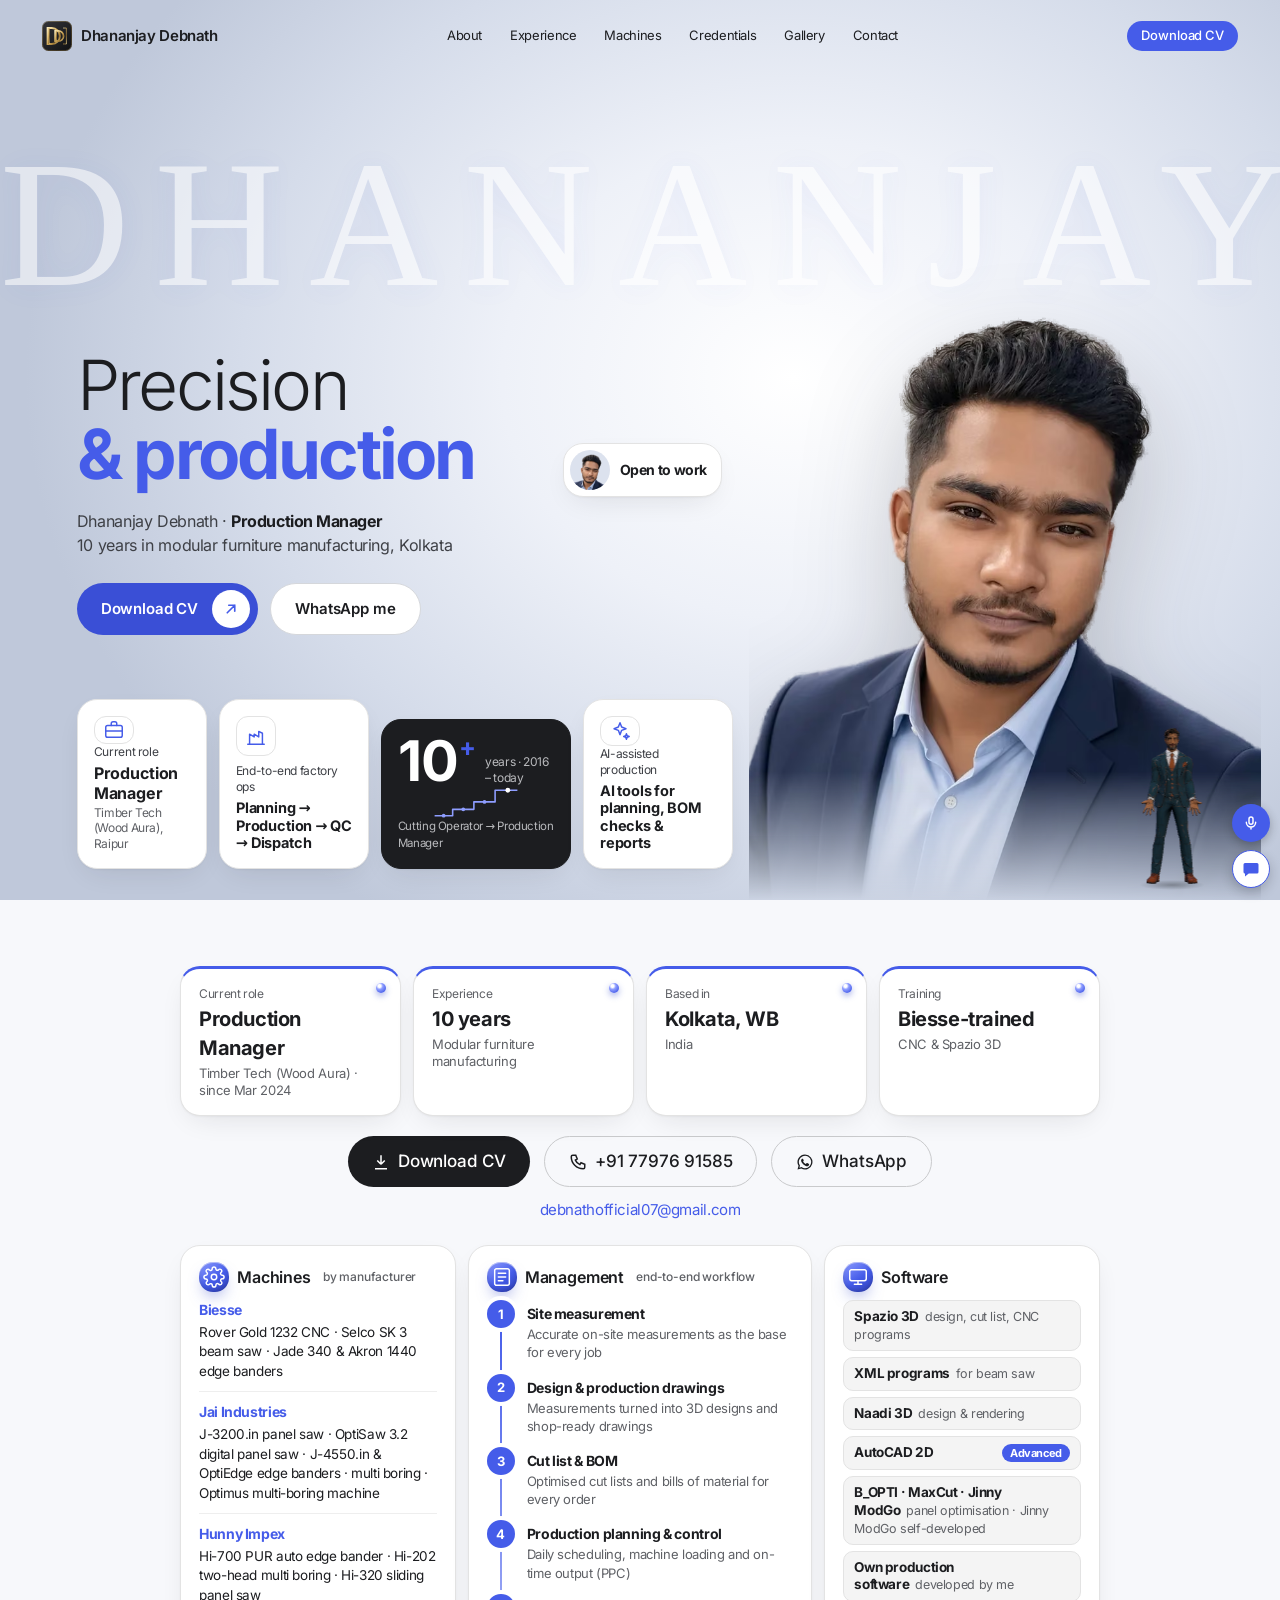
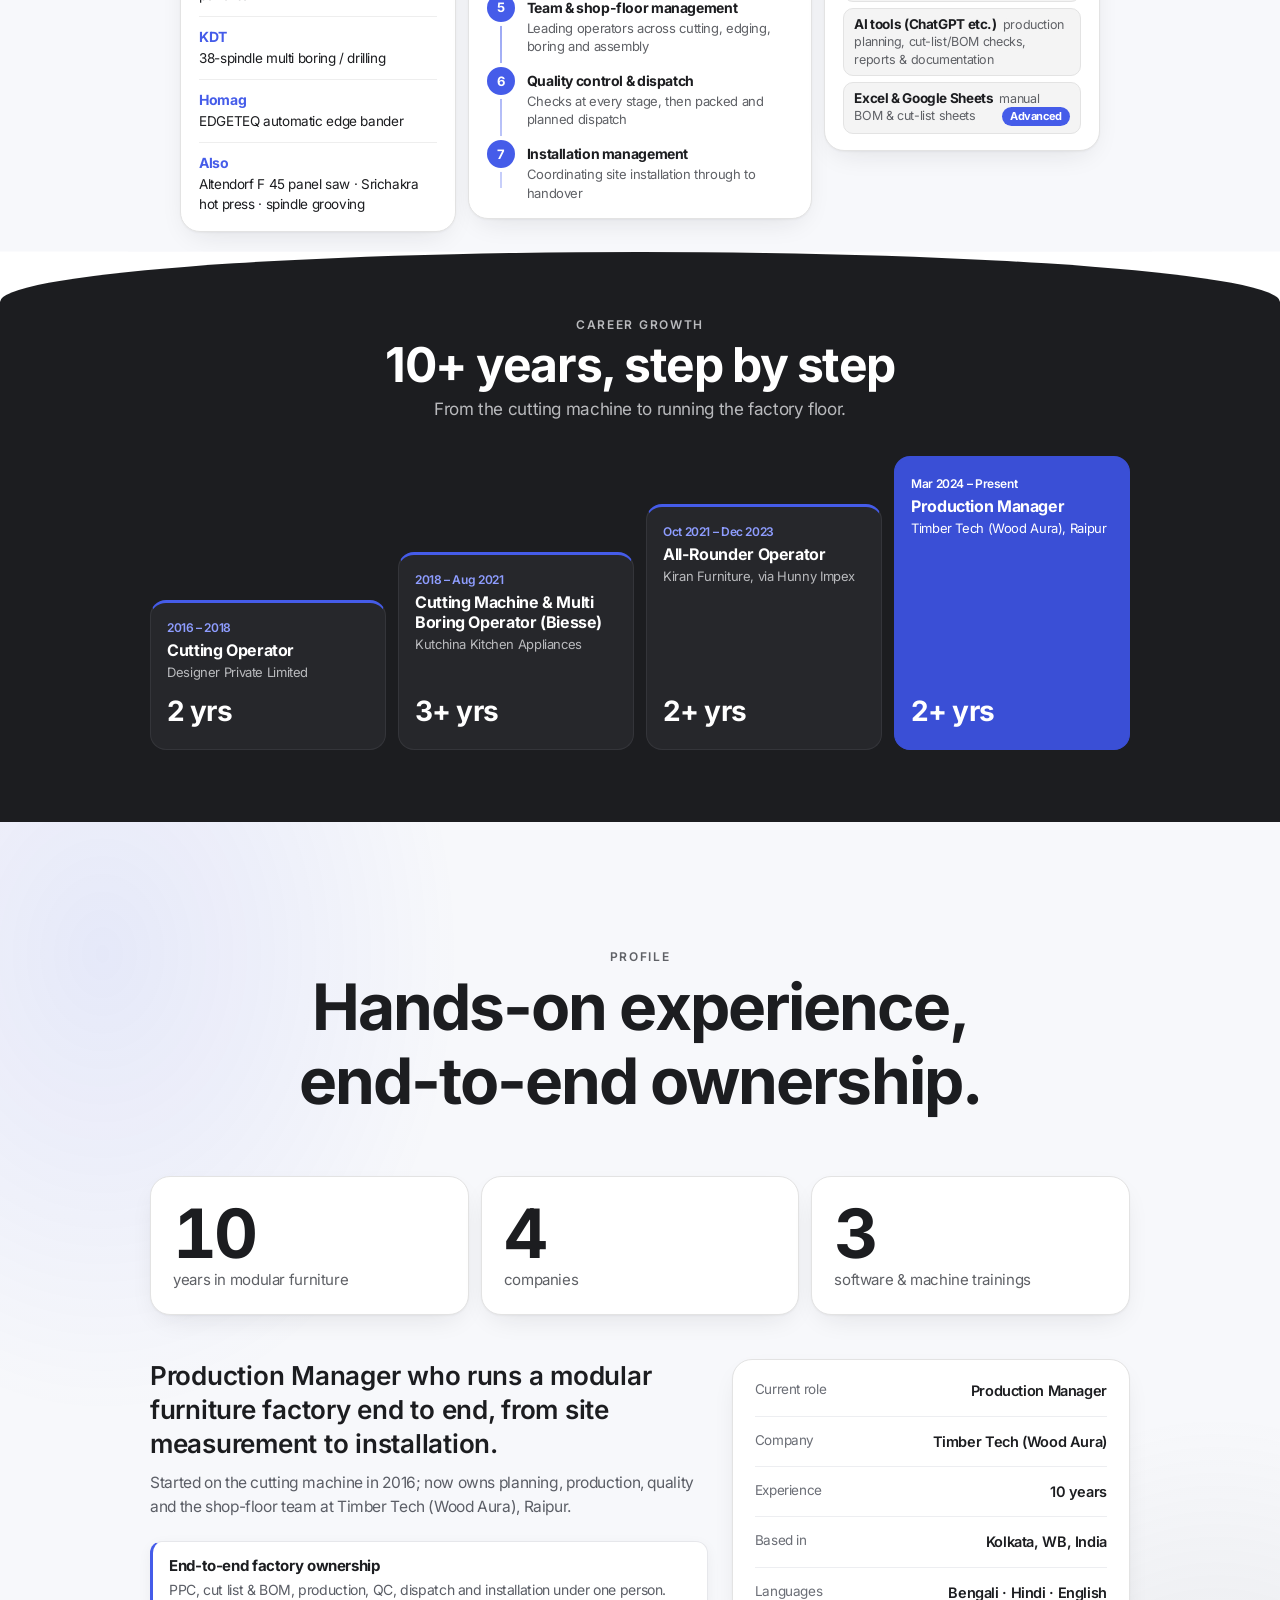
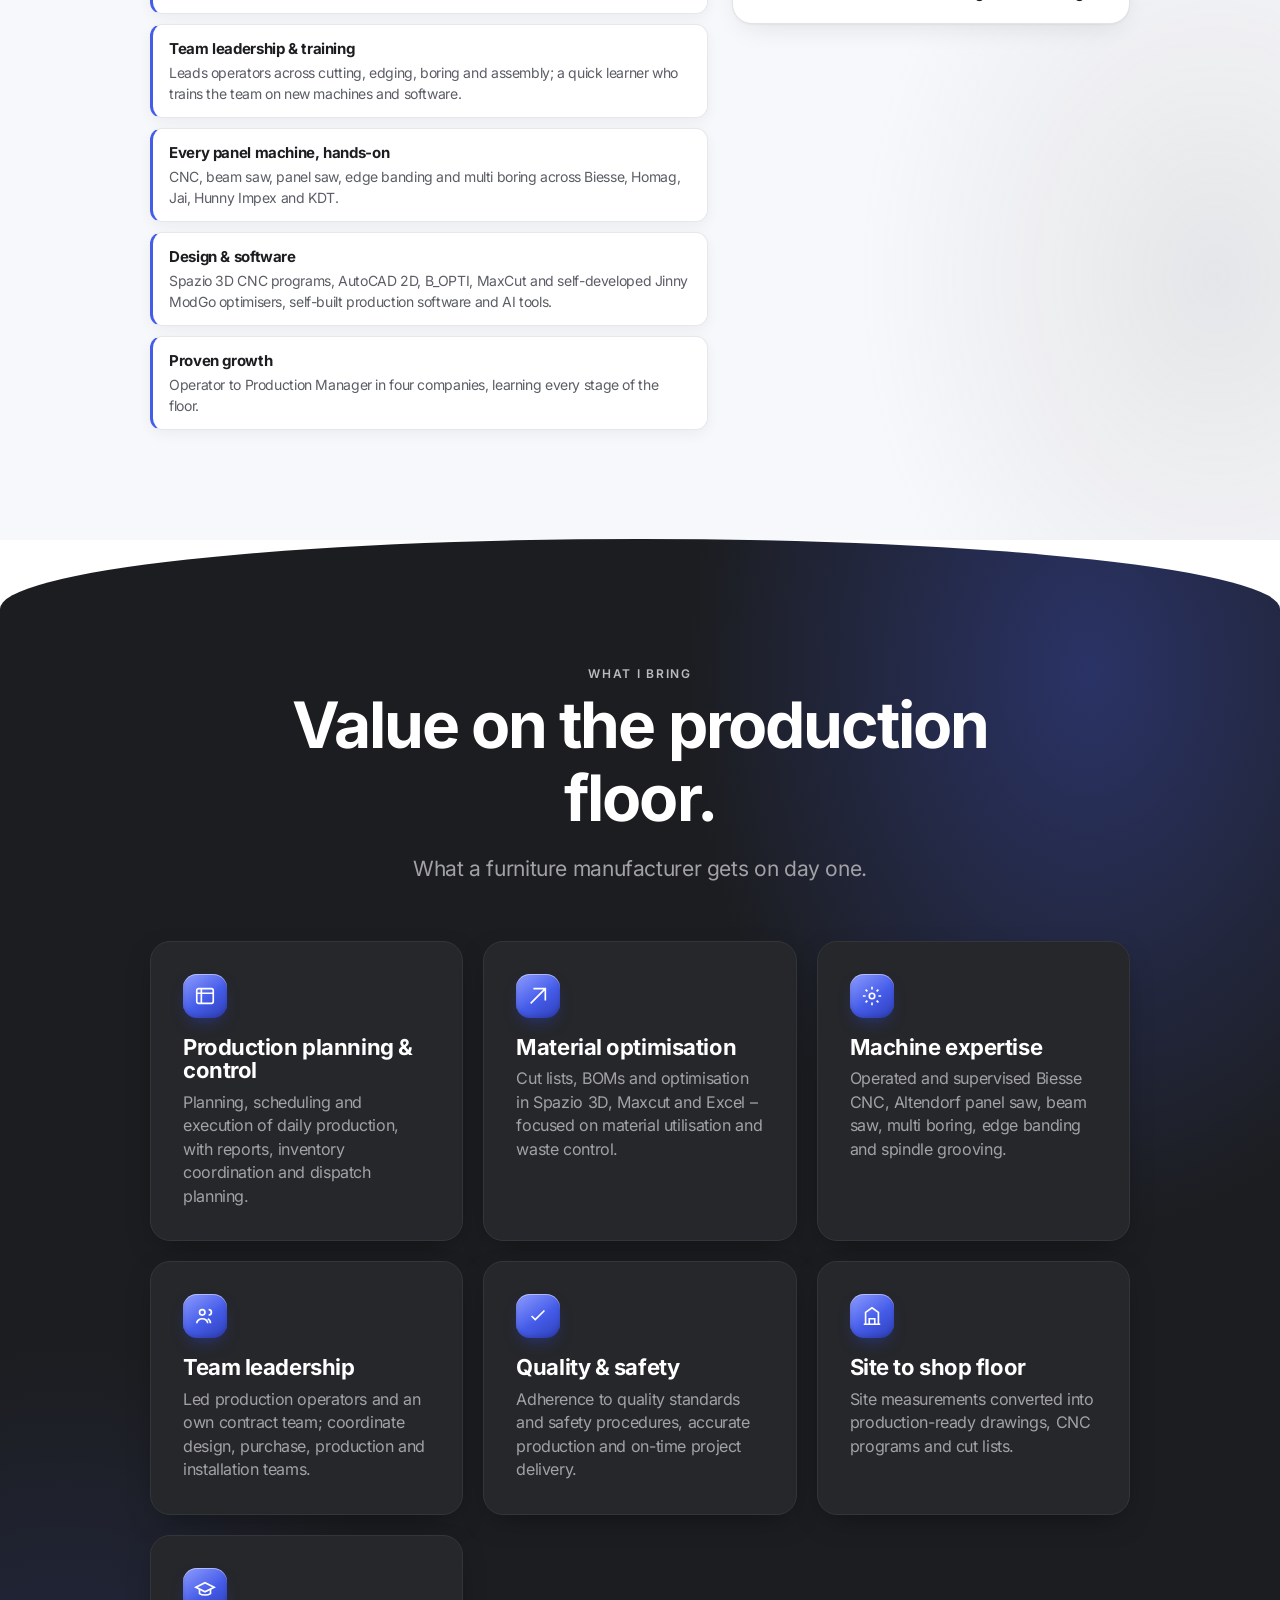
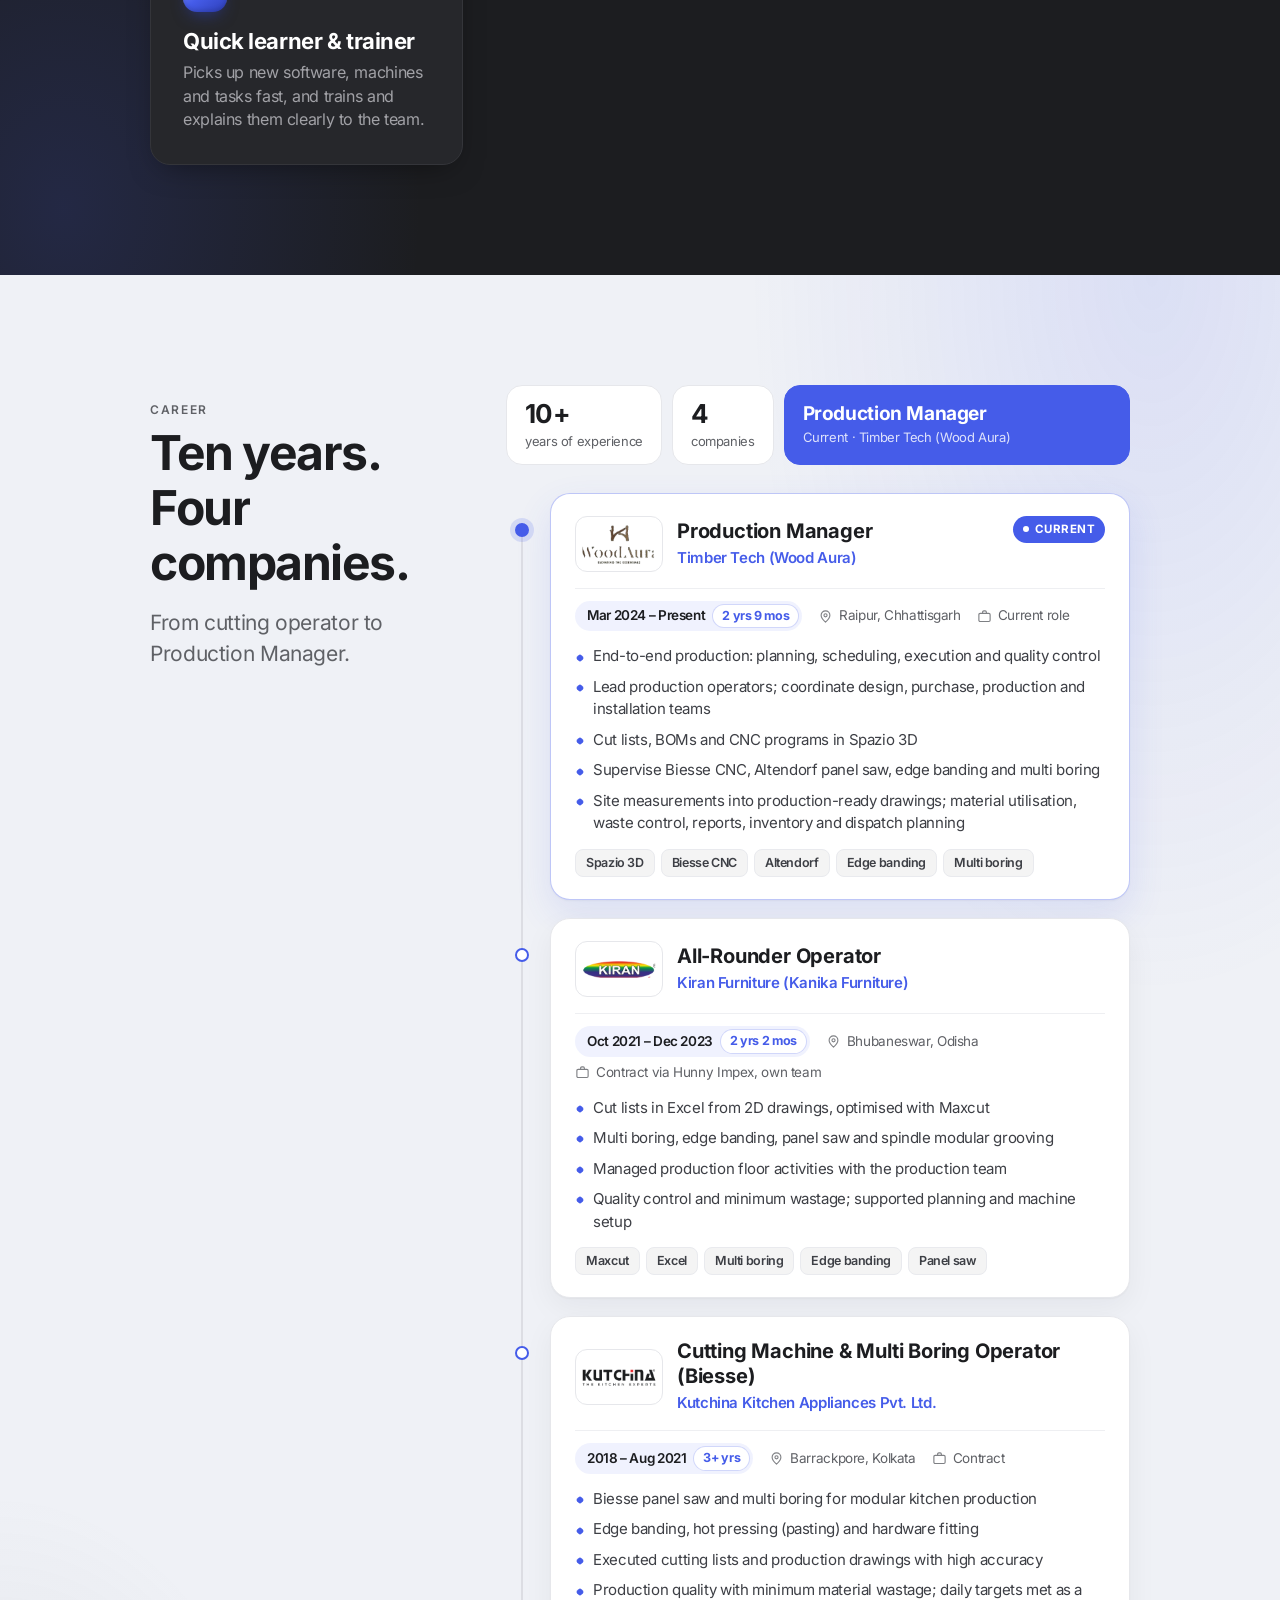
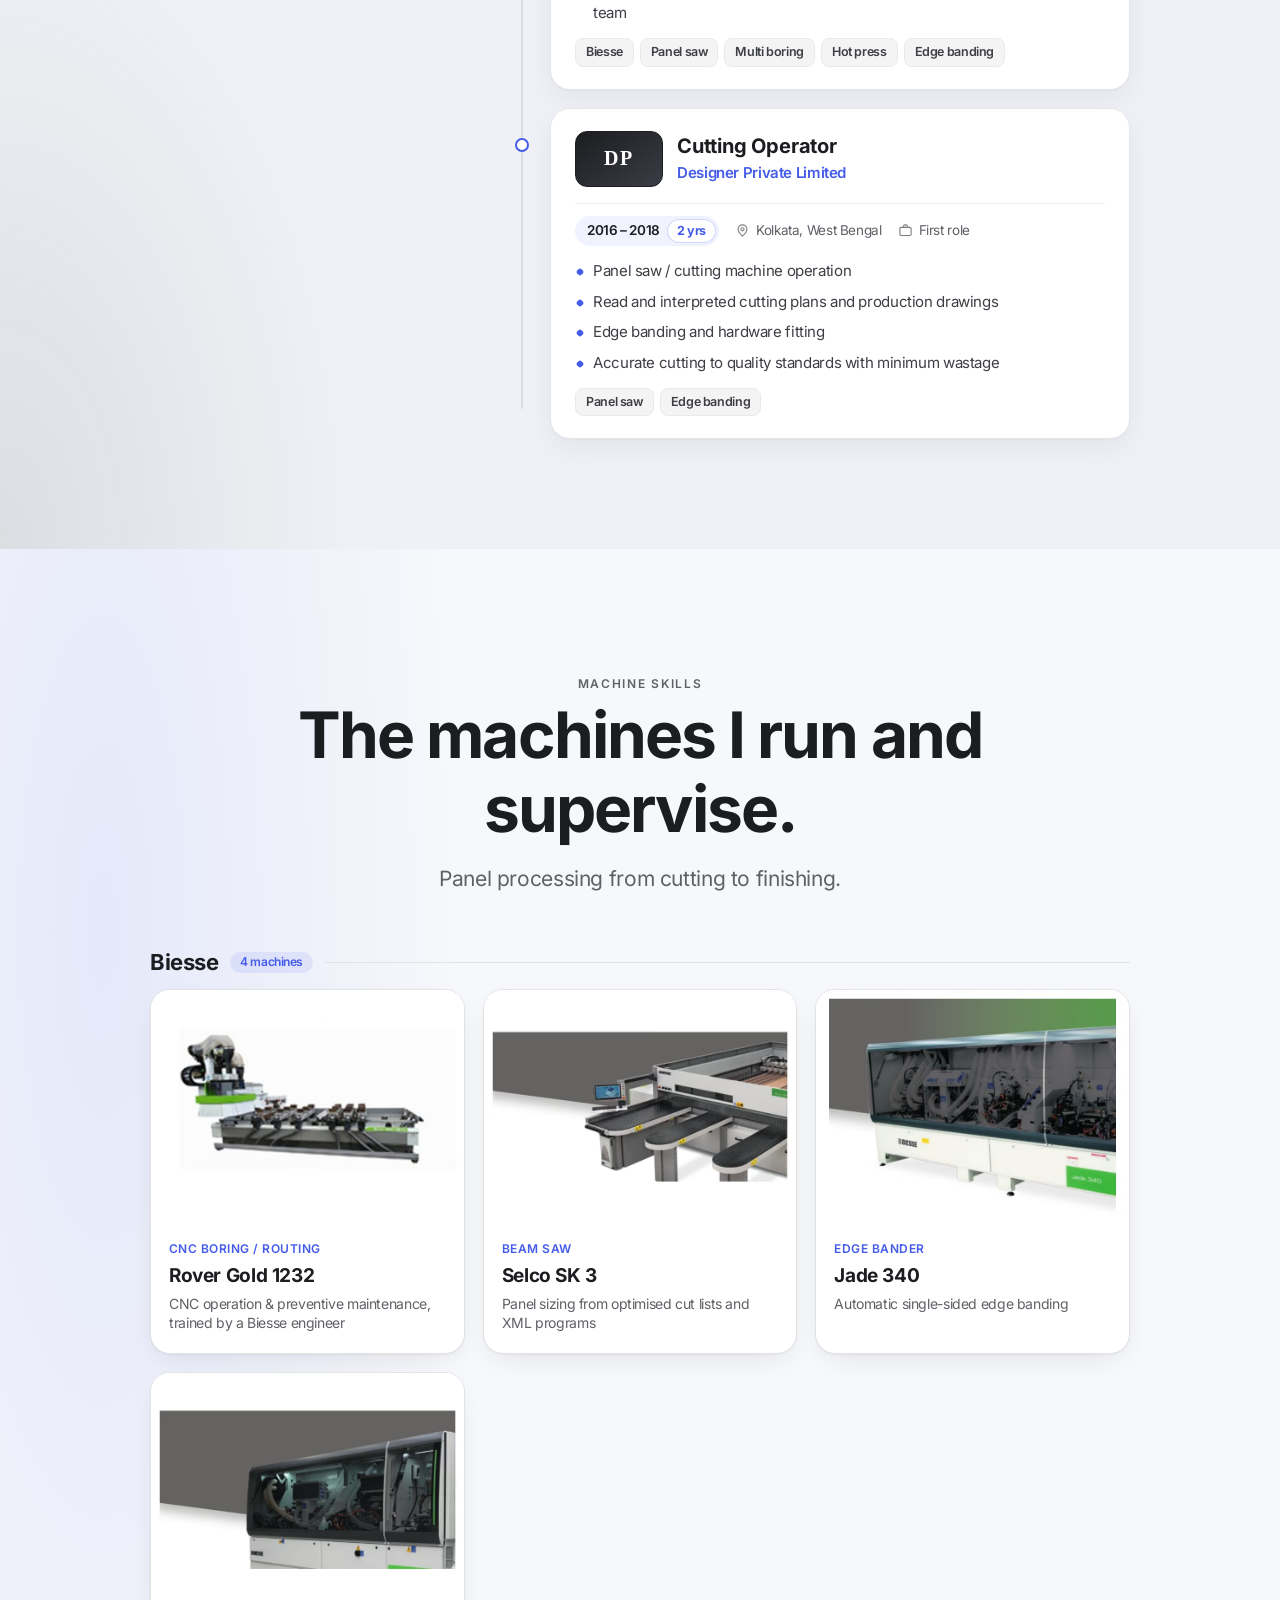
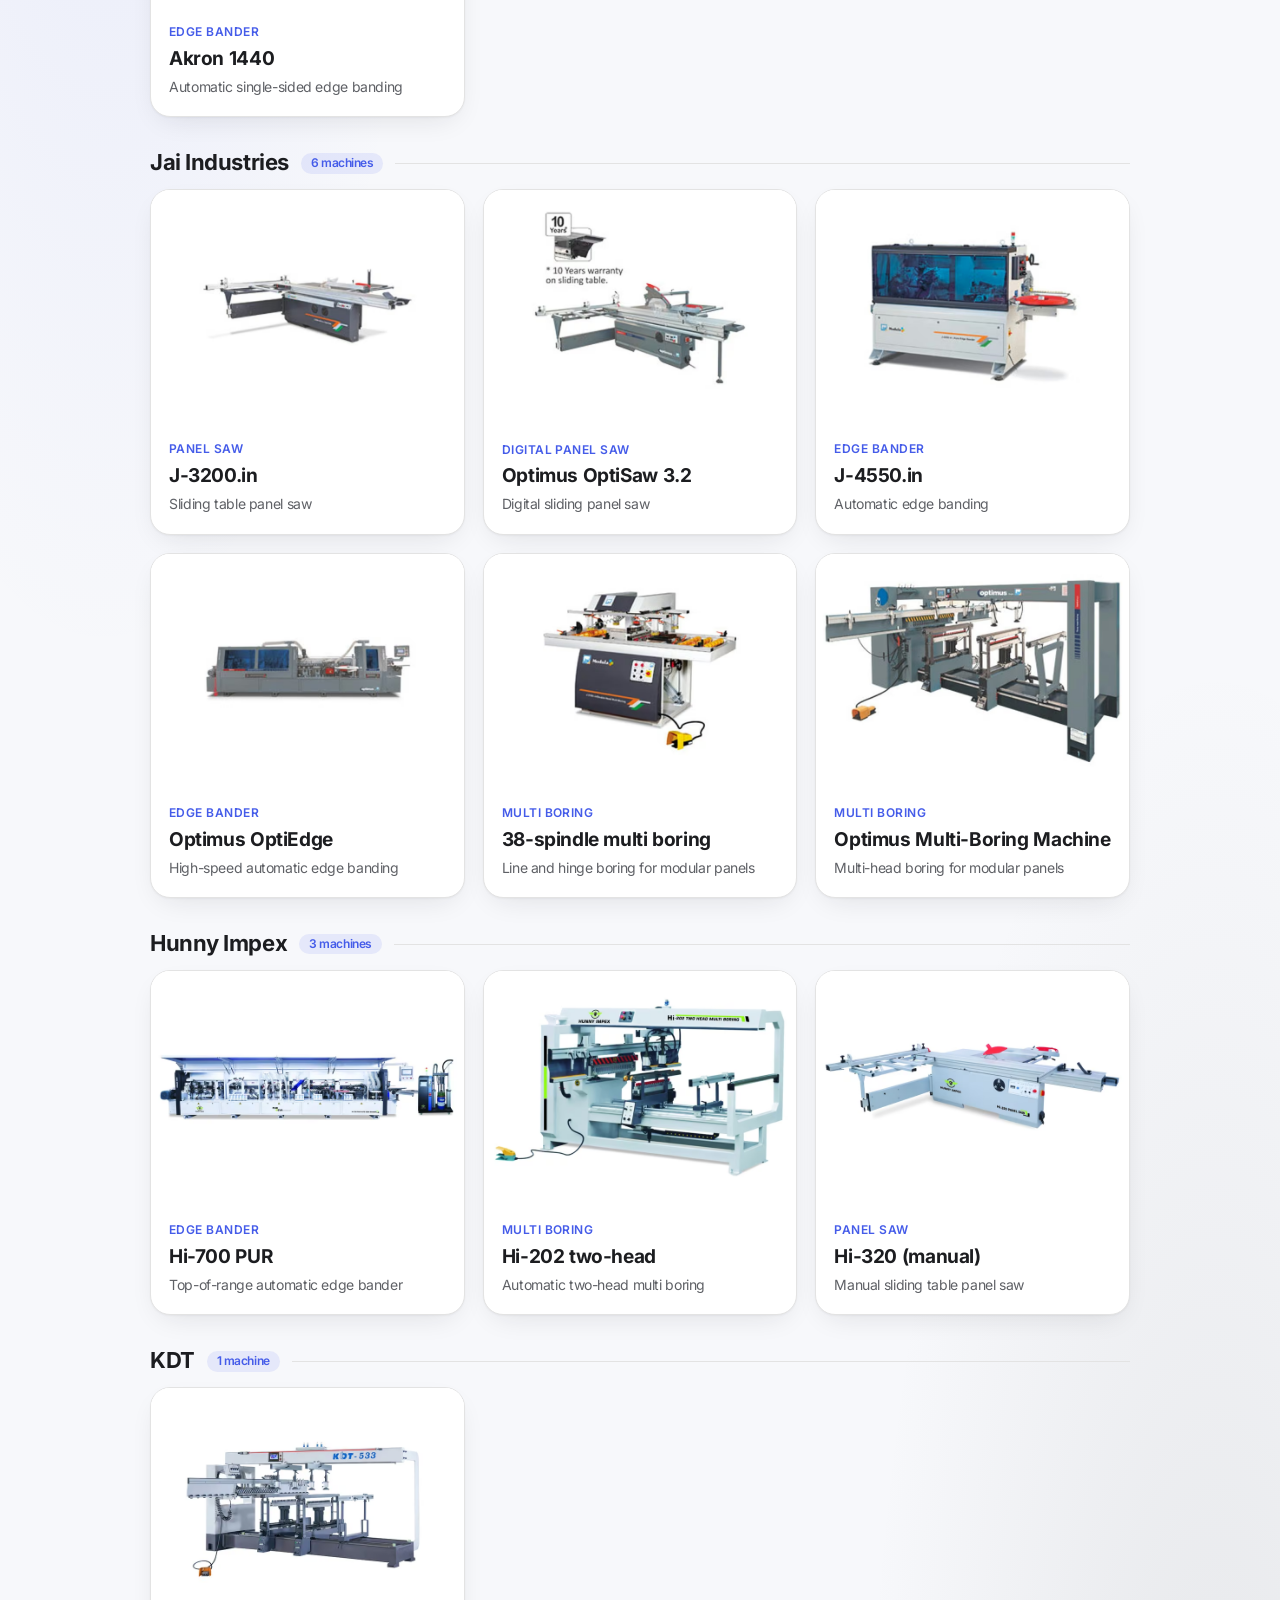
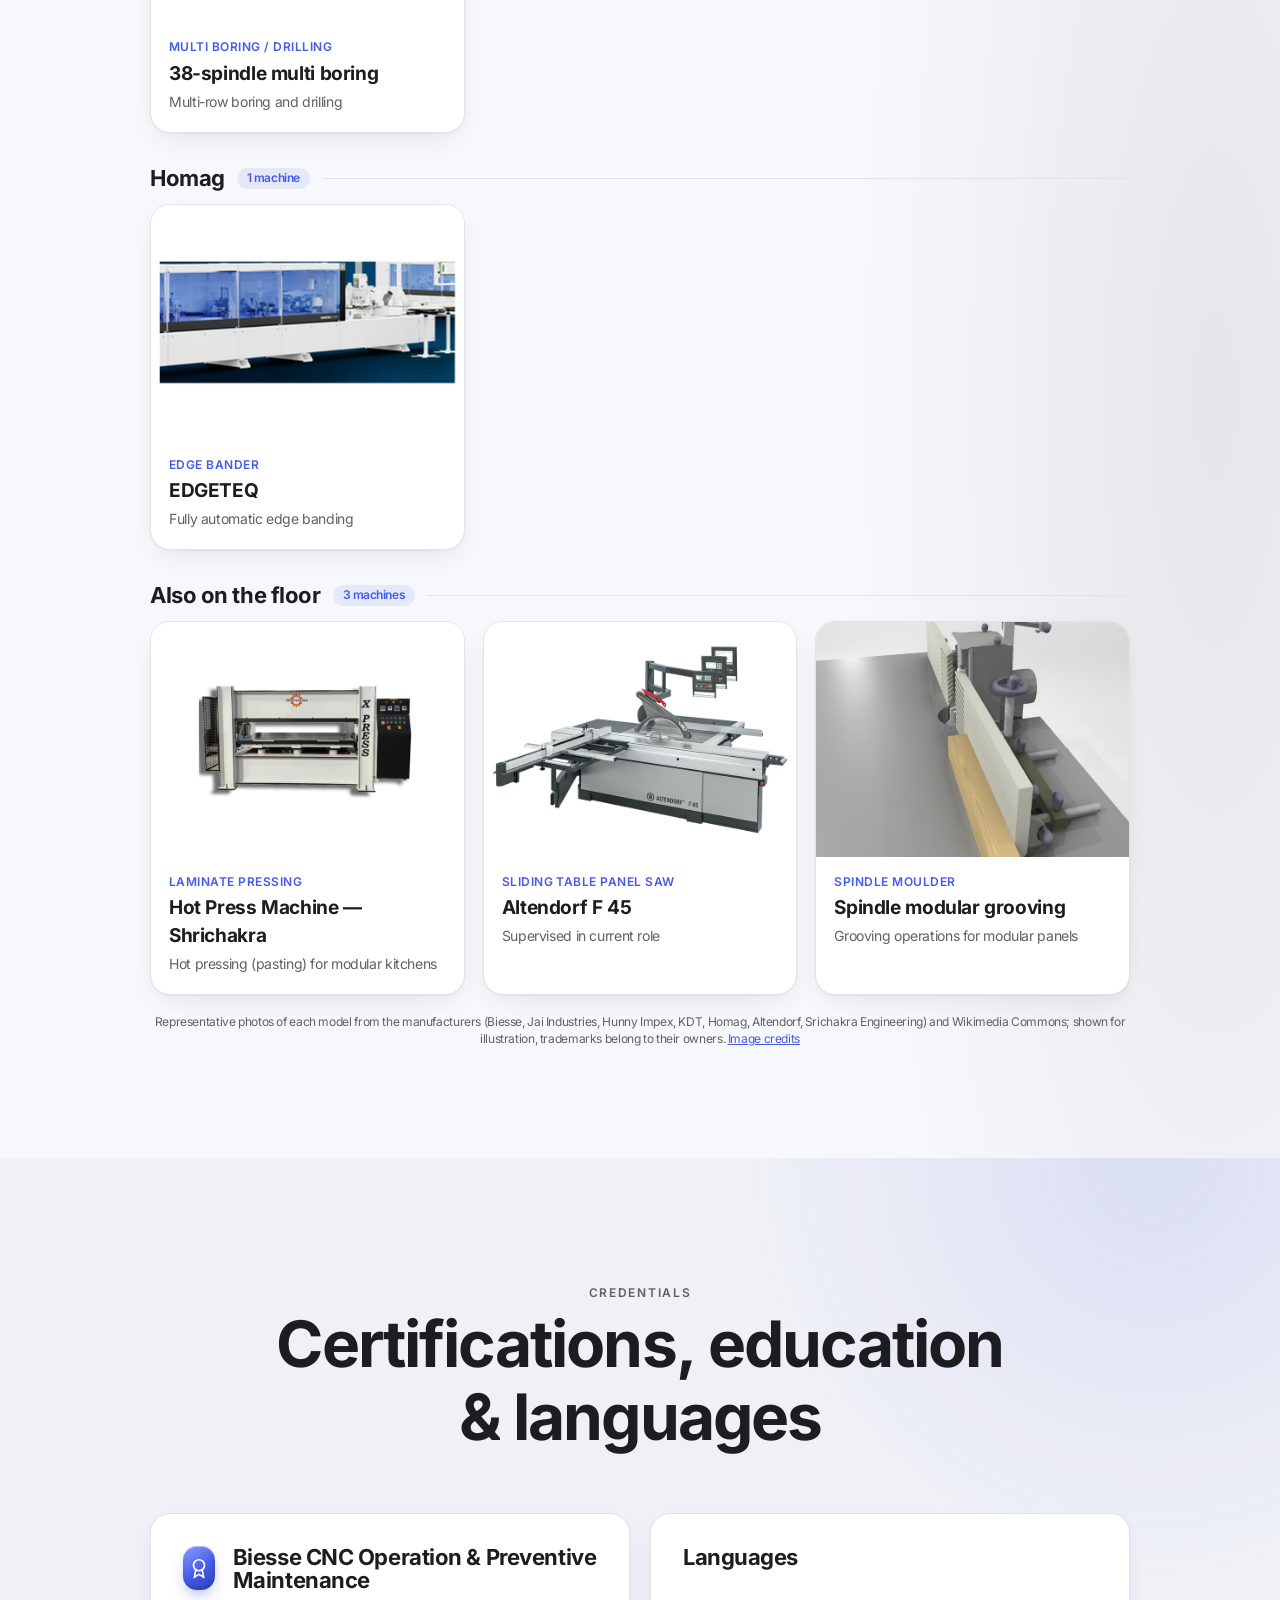
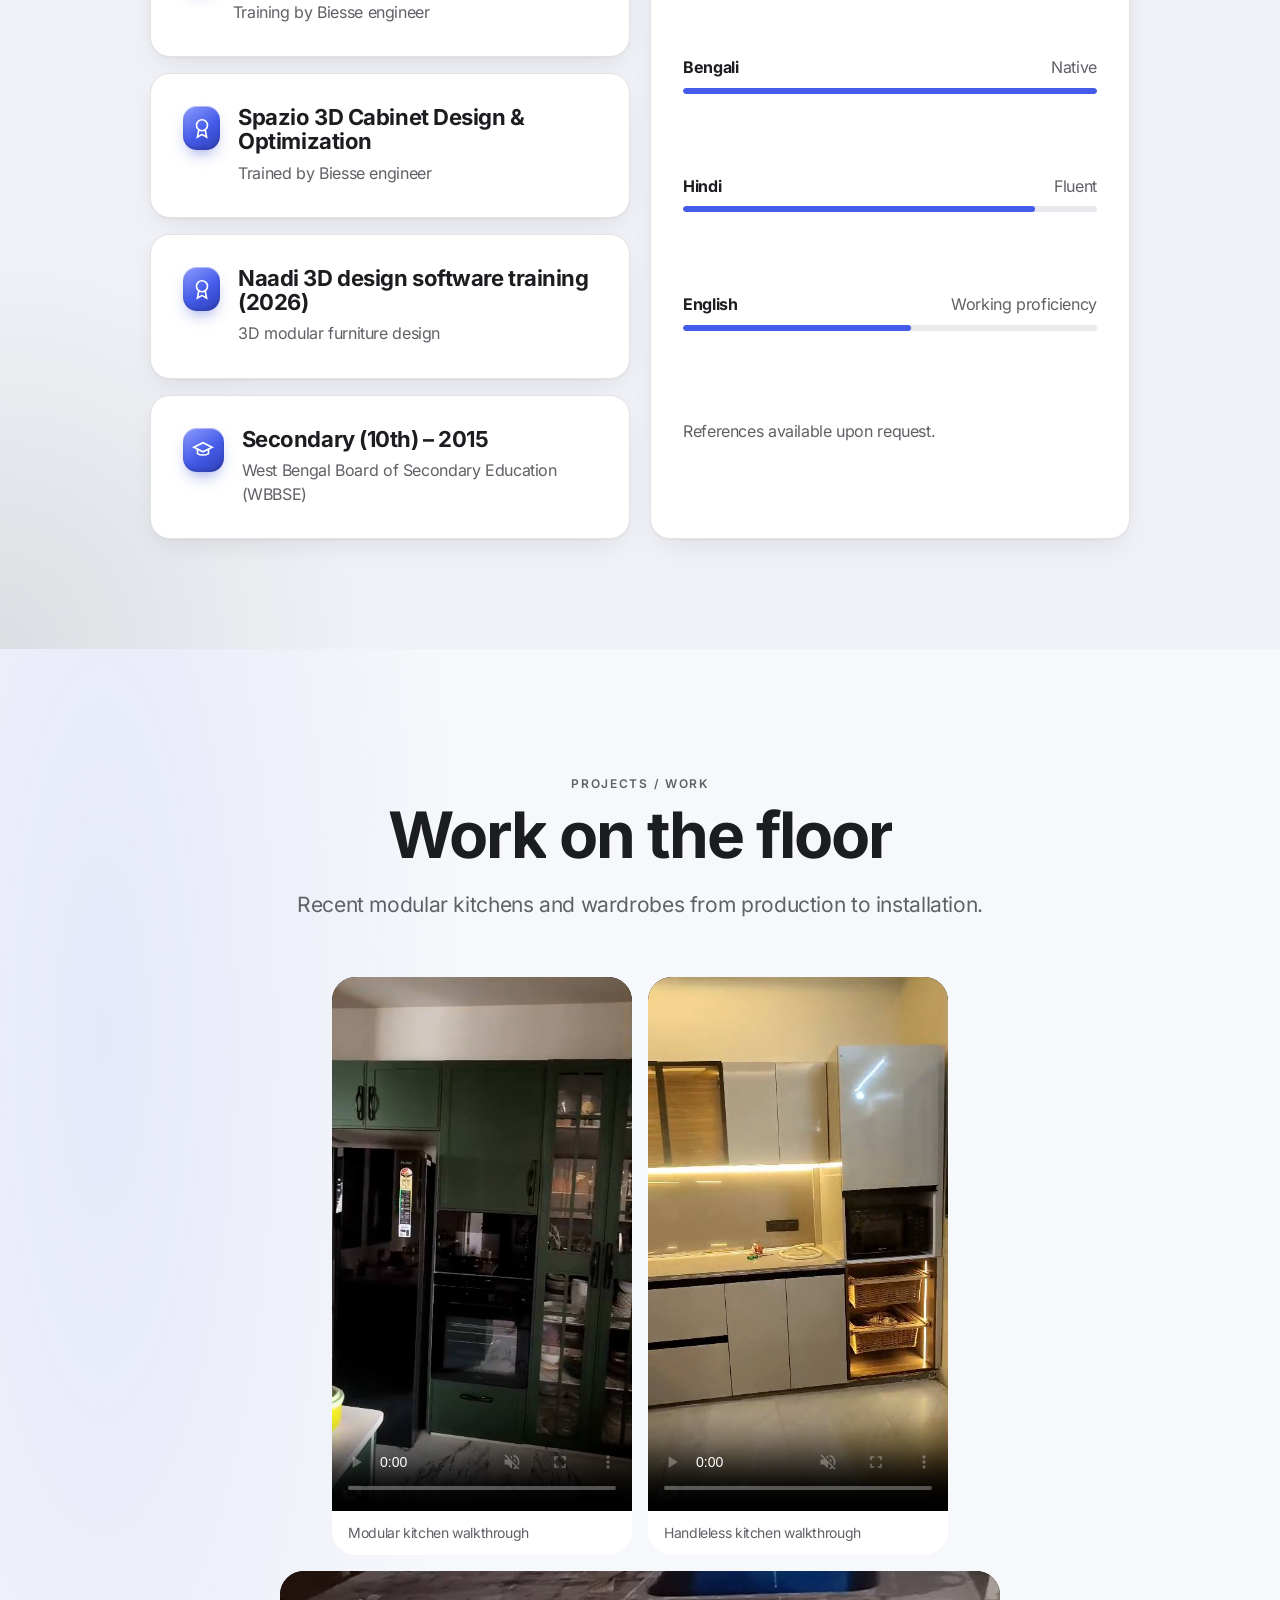
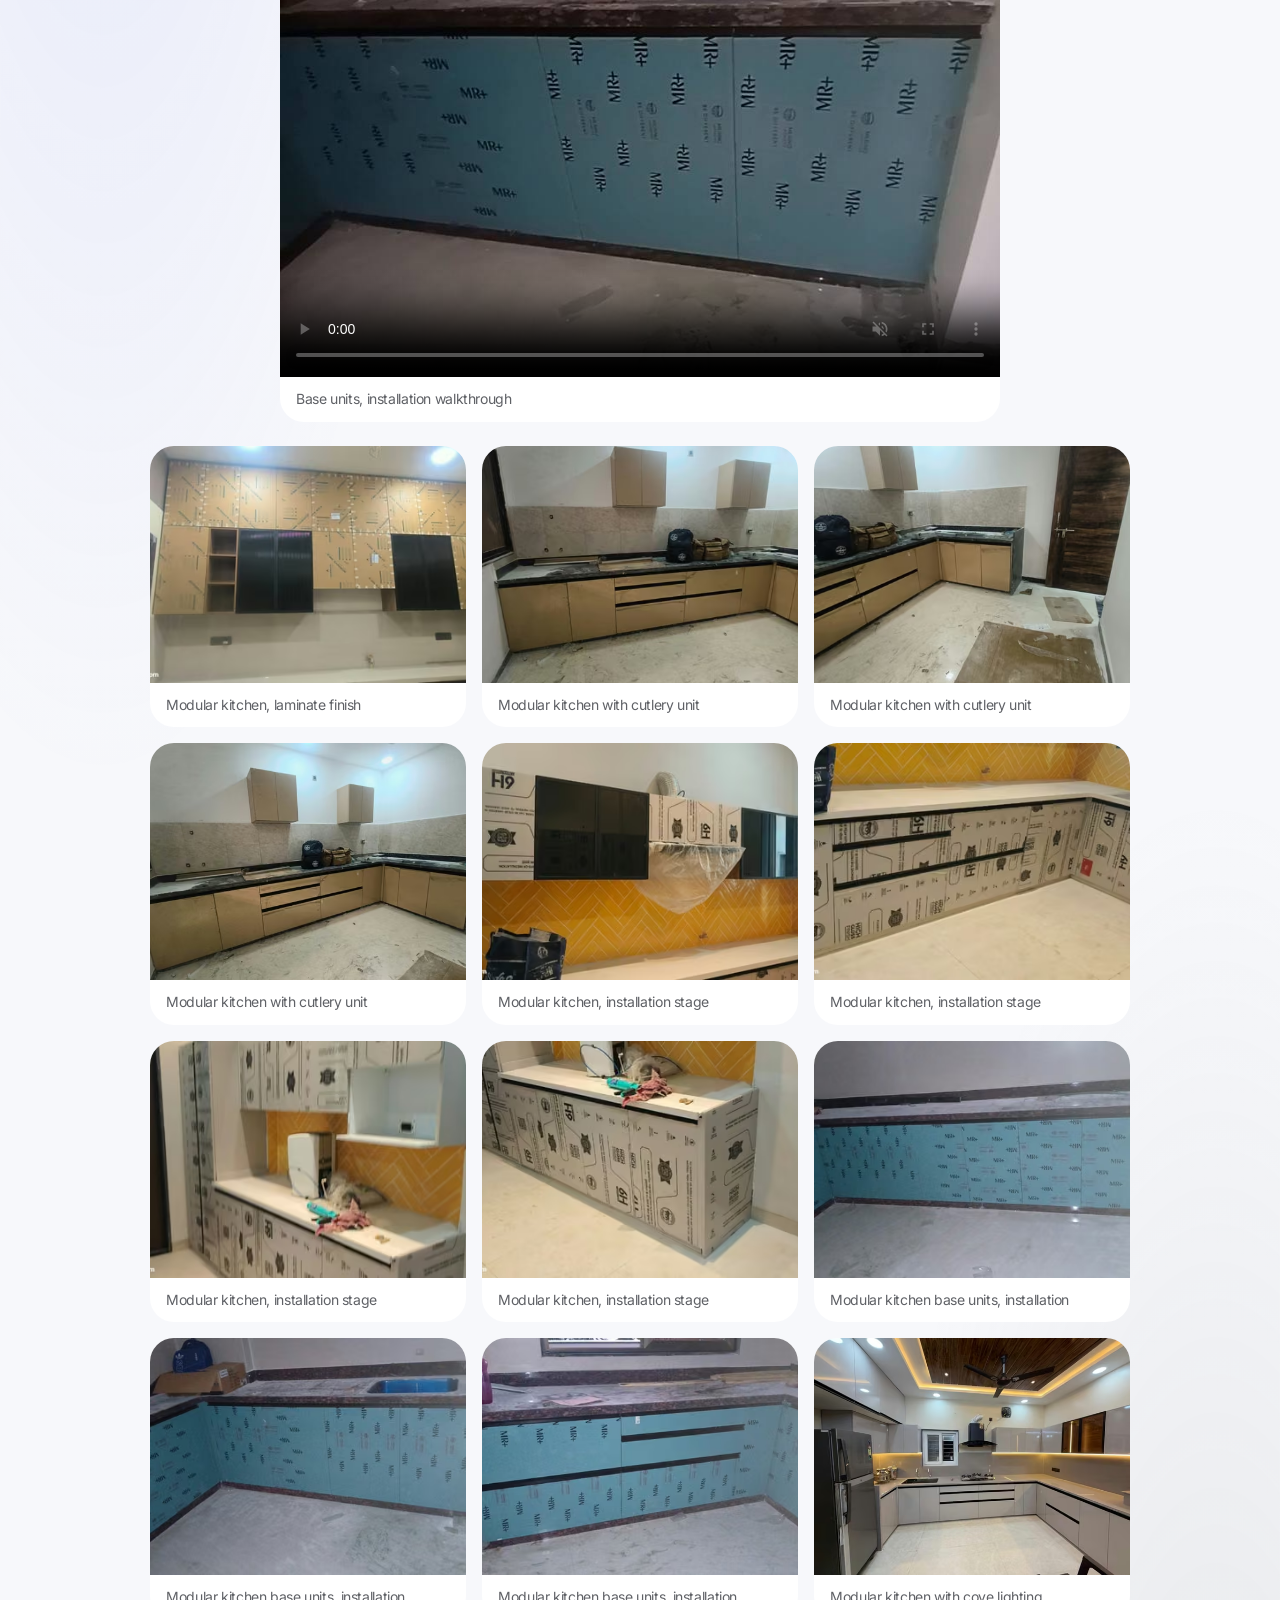
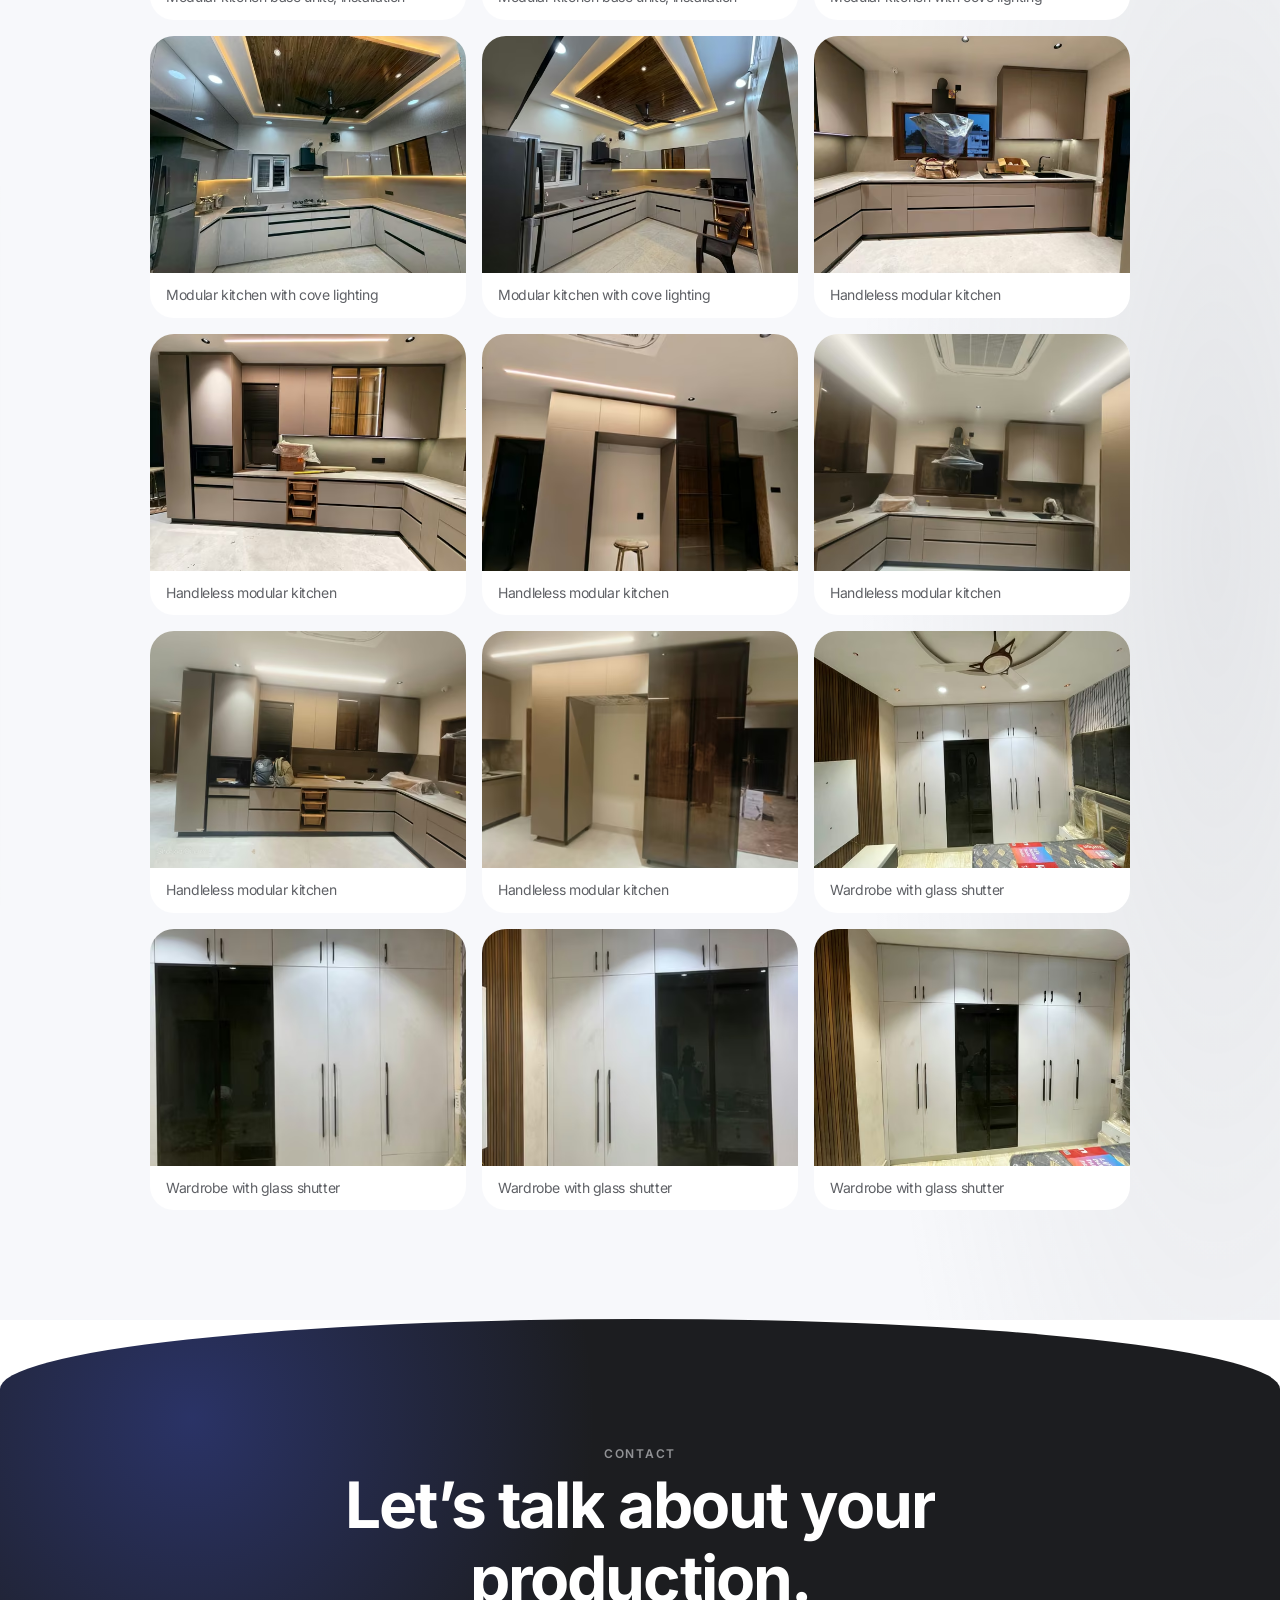
==== commit 0eea7e17: "Revert "Mobile: render desktop layout scaled to phone width (desktop mode) with legible text floor" " ====
--- a/index.html
+++ b/index.html
@@ -3,7 +3,6 @@
 <head>
 <meta charset="utf-8">
 <meta name="viewport" content="width=device-width,initial-scale=1">
-<script>(function(){var W=980,w=Math.min(screen.width,screen.height);if(w<W&&matchMedia('(hover:none),(pointer:coarse)').matches){document.querySelector('meta[name=viewport]').setAttribute('content','width='+W);document.documentElement.classList.add('dm')}})()</script>
 <title>Dhananjay (Sanu) Debnath – Production Manager, Modular Furniture | Kolkata</title>
 <meta name="description" content="Dhananjay (Sanu) Debnath – Production Manager with 10+ years in modular furniture manufacturing (modular kitchens, wardrobes). Biesse CNC, beam saw, edge banding, Spazio 3D, PPC & QC. Based in Kolkata, open to roles across India.">
 <meta name="theme-color" content="#EEF1F8">
@@ -32,7 +31,7 @@
 <style>@font-face{font-family:Inter;src:url(assets/fonts/inter.woff2) format("woff2");font-weight:300 800;font-display:swap}
 :root{--w:#fff;--g:#f5f5f7;--tx:#1d1d1f;--mu:#6e6e73;--bl:#0071e3;--ln:#d2d2d7}
 *{box-sizing:border-box;margin:0;padding:0}
-html{scroll-behavior:smooth;-webkit-text-size-adjust:100%}html.dm,html.dm body{overflow-x:clip}
+html{scroll-behavior:smooth;-webkit-text-size-adjust:100%}
 body{background:var(--w);color:var(--tx);font:400 17px/1.47 -apple-system,BlinkMacSystemFont,"SF Pro Text","SF Pro Display","Helvetica Neue",Inter,system-ui,sans-serif;-webkit-font-smoothing:antialiased;letter-spacing:-.022em}
 a{color:var(--bl);text-decoration:none}a:hover{text-decoration:underline}img{max-width:100%;display:block}
 h1,h2,h3{font-family:-apple-system,BlinkMacSystemFont,"SF Pro Display",Inter,system-ui,sans-serif;font-weight:700;letter-spacing:-.03em;line-height:1.07}
@@ -315,7 +314,6 @@
 @media(max-width:760px){.cgs{grid-template-columns:1fr;gap:10px}.cgs li{padding:0 0 0 calc(var(--n)*14px)}.cgb{min-height:0;flex-direction:row;flex-wrap:wrap;align-items:baseline;gap:2px 10px}.cgb b{flex:1 1 100%}.cgb i{margin:0 0 0 auto;font-size:20px}.cgy{flex:1 1 100%}.cg{border-radius:50% 50% 0 0/30px 30px 0 0}.cgs{display:flex;flex-direction:column-reverse}}.hc{grid-template-columns:150px 170px 230px 170px!important}.c4{height:170px;display:flex;flex-direction:column;justify-content:flex-end}.c4 b{font-size:14.5px}@media(max-width:1250px){.hc{grid-template-columns:140px 150px 210px 150px!important}.hp{right:20%}}@media(max-width:900px){.hc{grid-template-columns:1fr 1fr!important}.c4{order:3;height:auto;grid-column:1/-1;flex-direction:row;align-items:center;gap:12px;flex-wrap:wrap}.c4 .lic{margin:0}.c4 small{flex:1 1 60%}.c4 b{flex:1 1 100%}.c3{order:4}}@media(max-width:900px){.hp{right:auto!important;left:auto!important;margin-left:auto!important;margin-right:auto!important;width:min(78vw,400px)!important}.bgt{left:0!important;right:auto!important;width:max-content;top:var(--bt,52%)!important;bottom:auto!important;z-index:0!important;font-size:19vw!important;letter-spacing:.06em!important;opacity:.55;animation:bgt .6s ease calc(var(--d) + .3s) forwards,mq 11s ease-in-out calc(var(--d) + .3s) infinite alternate!important}.hp{z-index:1!important}@keyframes mq{from{transform:translateX(12px)}to{transform:translateX(calc(100vw - 100% - 12px))}}.hp{margin-top:0!important}.hp img{-webkit-mask-image:linear-gradient(#000 80%,transparent),linear-gradient(90deg,transparent,#000 10%,#000 90%,transparent);mask-image:linear-gradient(#000 80%,transparent),linear-gradient(90deg,transparent,#000 10%,#000 90%,transparent);-webkit-mask-composite:source-in;mask-composite:intersect}}@media(max-width:900px) and (prefers-reduced-motion:reduce){.bgt{animation:none!important;opacity:.55;font-size:12.5vw!important;left:0!important;right:0!important;width:auto;text-align:center}}.ab .abl{font-size:clamp(20px,2.2vw,26px);font-weight:600;line-height:1.3;color:#1C1D20;letter-spacing:-.01em}.ab .abs{margin:10px 0 22px;color:#5b5e66;font-size:15.5px;line-height:1.55}.abp{list-style:none;padding:0;margin:0;display:grid;gap:10px}.abp li{background:#fff;border:1px solid #E6E7EB;border-left:3px solid #455CE9;border-radius:12px;padding:13px 16px;box-shadow:0 4px 14px rgba(28,29,32,.05)}.abp b{display:block;font-size:15px;color:#1C1D20}.abp span{display:block;font-size:14px;color:#5b5e66;line-height:1.5;margin-top:2px}.about .kv{align-self:start;display:block;padding:6px 22px}.about .kv>div{display:flex;justify-content:space-between;gap:12px;padding:14px 0;border-bottom:1px solid #EDEEF1;height:auto;min-height:0}.about .kv>div:last-child{border-bottom:0}.about .kv span{color:#6b6e76;font-size:13.5px}.about .kv b{text-align:right;font-size:14.5px}.sg .chips li:after,.sg .wf li:after{content:none!important}@media(max-width:900px){.hc{margin-top:12px!important}}@media(min-width:901px){.hp{right:1.5vw!important;left:auto!important}.hc{right:auto!important;left:max(6vw,24px)!important;bottom:5%!important;grid-template-columns:130px 150px 190px 150px!important;gap:12px!important}.hav{right:auto!important;left:max(6vw,24px)!important;top:calc(34% - 74px)!important}}@media(min-width:901px){.hlt{top:39%!important}.hav{top:calc(39% - 66px)!important}.hc{bottom:3.5%!important}}@media(min-width:901px) and (max-height:860px){.hlt{top:33%!important}.hav{top:calc(33% - 60px)!important}.hc{bottom:1.5%!important}.hlt h1{margin-bottom:0}}.hav.cmp small{display:none}.hav.cmp{padding-right:14px}.logo .ddm{flex:0 0 30px;width:30px;height:30px;display:block}.logo .lw{white-space:nowrap}@media(max-width:480px){.logo .lw{display:none}}</style>
 <script type="application/ld+json">{"@context":"https://schema.org","@graph":[{"@type":"Person","name":"Dhananjay Debnath","alternateName":["Sanu Debnath","Dhananjay (Sanu) Debnath","Debnath Official"],"jobTitle":"Production Manager","description":"Production Manager with 10 years of hands-on experience in modular furniture manufacturing.","url":"https://debnathofficial.pages.dev/","image":{"@type":"ImageObject","@id":"https://debnathofficial.pages.dev/#photo","url":"https://debnathofficial.pages.dev/assets/img/dhananjay-debnath.jpg","contentUrl":"https://debnathofficial.pages.dev/assets/img/dhananjay-debnath.jpg","width":800,"height":800,"caption":"Dhananjay (Sanu) Debnath, Production Manager, modular furniture, Kolkata"},"email":"mailto:debnathofficial07@gmail.com","telephone":"+91-7797691585","address":{"@type":"PostalAddress","addressLocality":"Kolkata","addressRegion":"West Bengal","addressCountry":"IN"},"worksFor":{"@type":"Organization","name":"Timber Tech (Wood Aura)"},"knowsLanguage":["Bengali","Hindi","English"],"knowsAbout":["Modular furniture manufacturing","Biesse CNC boring","Beam saw","Panel saw","Edge banding","Spazio 3D","Naadi 3D design","AutoCAD 2D","Production Planning & Control","Bill of Materials","Cut list optimization","Quality control","Modular kitchen production","Wardrobe production","Biesse CNC operation"],"hasCredential":[{"@type":"EducationalOccupationalCredential","name":"Biesse CNC Operation & Preventive Maintenance"},{"@type":"EducationalOccupationalCredential","name":"Spazio 3D Cabinet Design & Optimization"},{"@type":"EducationalOccupationalCredential","name":"Naadi 3D design software training (2026)"}],"@id":"https://debnathofficial.pages.dev/#person","sameAs":["https://wa.me/917797691585"]},{"@type":"WebSite","@id":"https://debnathofficial.pages.dev/#website","url":"https://debnathofficial.pages.dev/","name":"Dhananjay Debnath – Debnath Official","alternateName":["Debnath Official","Sanu Debnath"],"inLanguage":"en-IN","publisher":{"@id":"https://debnathofficial.pages.dev/#person"}},{"@type":"ProfilePage","@id":"https://debnathofficial.pages.dev/#profilepage","url":"https://debnathofficial.pages.dev/","name":"Dhananjay (Sanu) Debnath – Production Manager, Modular Furniture | Kolkata","inLanguage":"en-IN","isPartOf":{"@id":"https://debnathofficial.pages.dev/#website"},"mainEntity":{"@id":"https://debnathofficial.pages.dev/#person"},"about":{"@id":"https://debnathofficial.pages.dev/#person"},"dateModified":"2026-10-31","primaryImageOfPage":{"@id":"https://debnathofficial.pages.dev/#photo"},"image":"https://debnathofficial.pages.dev/assets/img/dhananjay-debnath.jpg"}]}</script>
 <!-- 3D avatar model: Businessman by Grab3D (CC0) https://grab3d.com/models/characters/businessman/ -->
-<style id=dmcss>html.dm{-webkit-text-size-adjust:100%;text-size-adjust:100%}html.dm,html.dm body{overflow-x:clip}</style>
 </head>
 <body><script>try{if(sessionStorage.getItem("dd-hi"))document.documentElement.classList.add("seen");sessionStorage.setItem("dd-hi",1)}catch(e){}</script>
 <div class="pre" aria-hidden="true"><div class="pw"><span style="--i:0">Hello</span><span style="--i:1">नमस्ते</span><span style="--i:2">নমস্কার</span><span style="--i:3">Bonjour</span><span style="--i:4">Ciao</span><span style="--i:5">Olá</span><span style="--i:6">Hallo</span><span style="--i:7">Hola</span><span style="--i:8">Hello</span></div></div><div class="prog" aria-hidden="true"></div><div class="glow" aria-hidden="true"></div>
@@ -504,7 +502,7 @@
 <div class="ccta"><a href="resume.pdf" download>Download CV</a></div>
 <p class="loc">Kolkata, West Bengal, India</p>
 </div></div></section>
-</main><script>(function(){var d=document.documentElement;if(!d.classList.contains('dm'))return;var F=24,m=document.querySelector('main'),a=m.querySelectorAll('p,li,span,small,b,strong,em,i,a,figcaption,dd,dt,label,h3,h4,h5,button,time'),n=[],i,e,f;for(i=0;i<a.length;i++){e=a[i];if(e.closest('svg,.bgt,.mq,.hx'))continue;f=parseFloat(getComputedStyle(e).fontSize);if(f&&f<F)n.push(e)}for(i=0;i<n.length;i++)n[i].style.fontSize=F+'px'})()</script>
+</main>
 <footer><div class="wrap"><span>© <span id="yr">2026</span> Dhananjay (Sanu) Debnath</span><span><a href="resume.html">Resume</a> · Production Manager | Modular Furniture Manufacturing</span><span class="fc">Machine photos: manufacturers &amp; Wikimedia Commons – <a href="CREDITS.md">credits</a></span></div></footer>
 <script src="assets/main.js?v=16" defer></script>
 <script>addEventListener("animationend",function(e){if(e.animationName=="pup")window.__ddPre=performance.now()},true);(function(){var s=document.createElement("script");s.src="assets/bot.js?v=3d24";s.async=true;document.body.appendChild(s)})()</script></body></html>
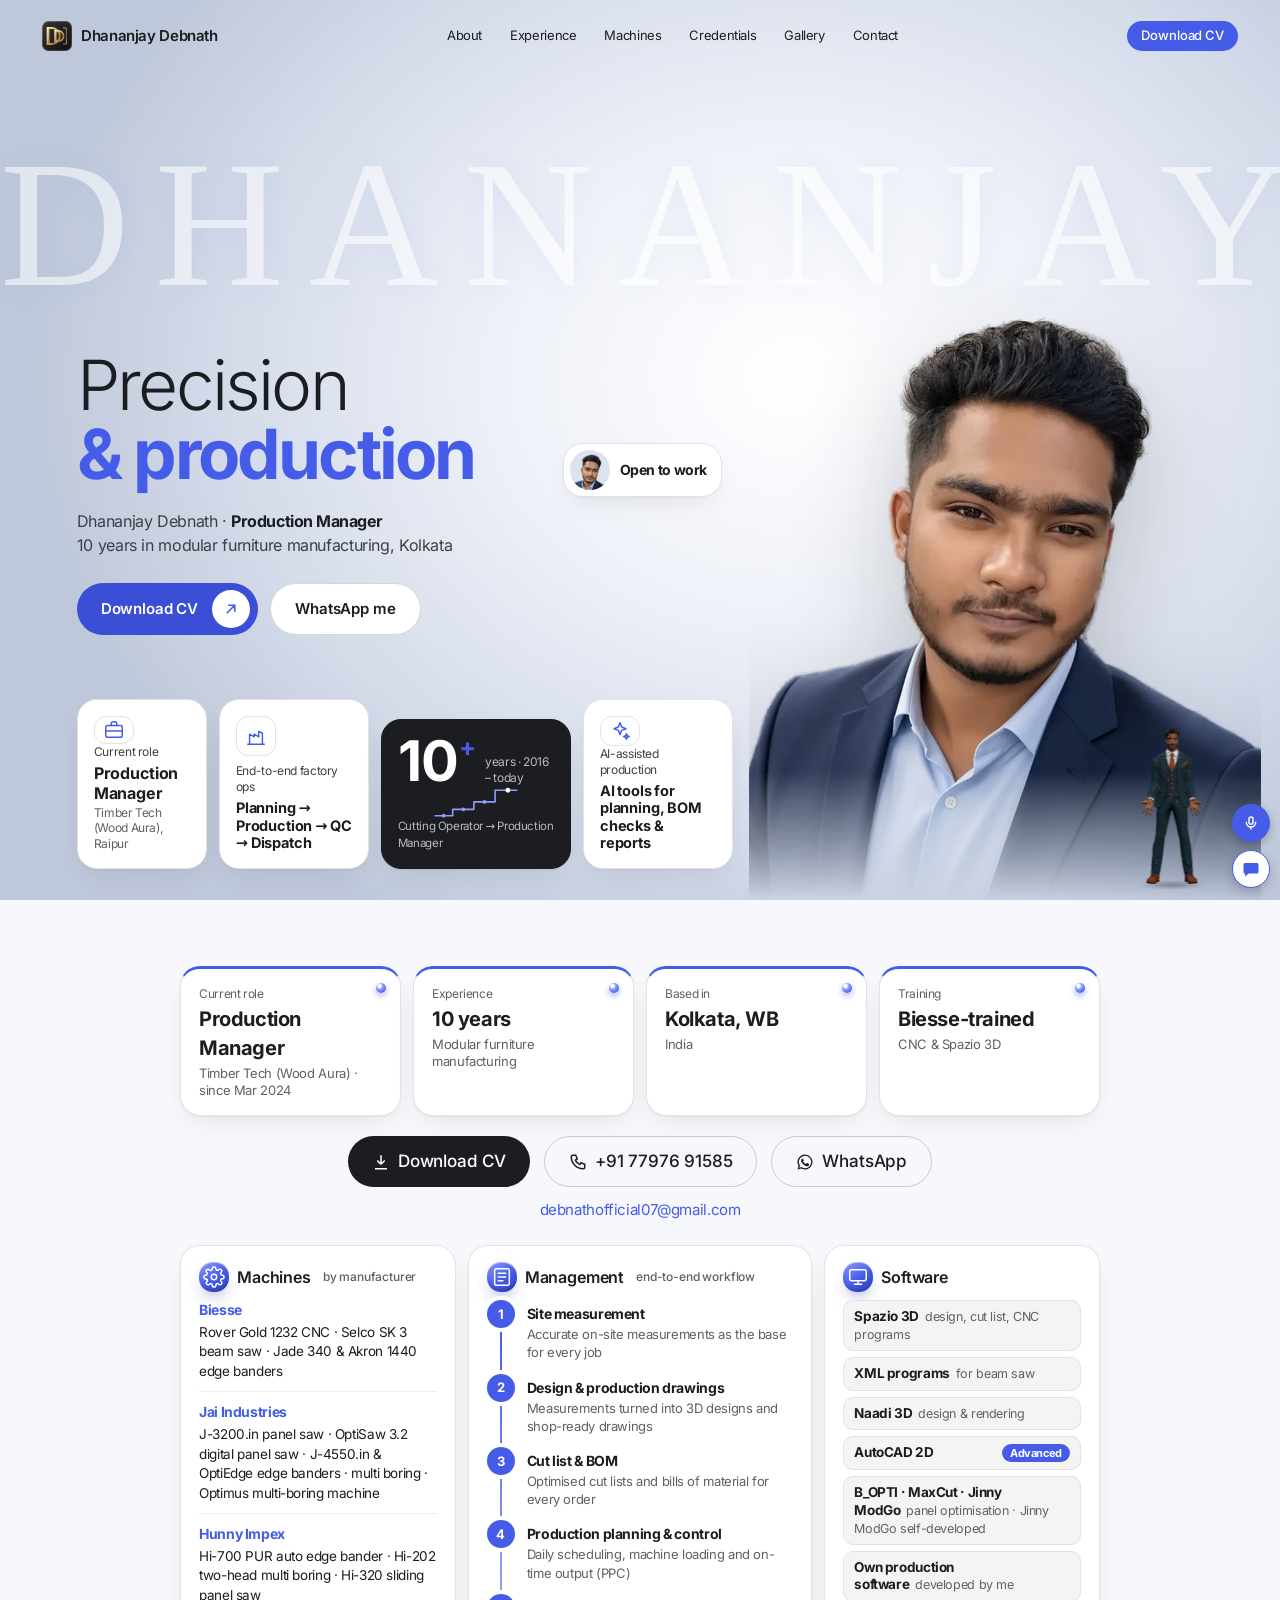
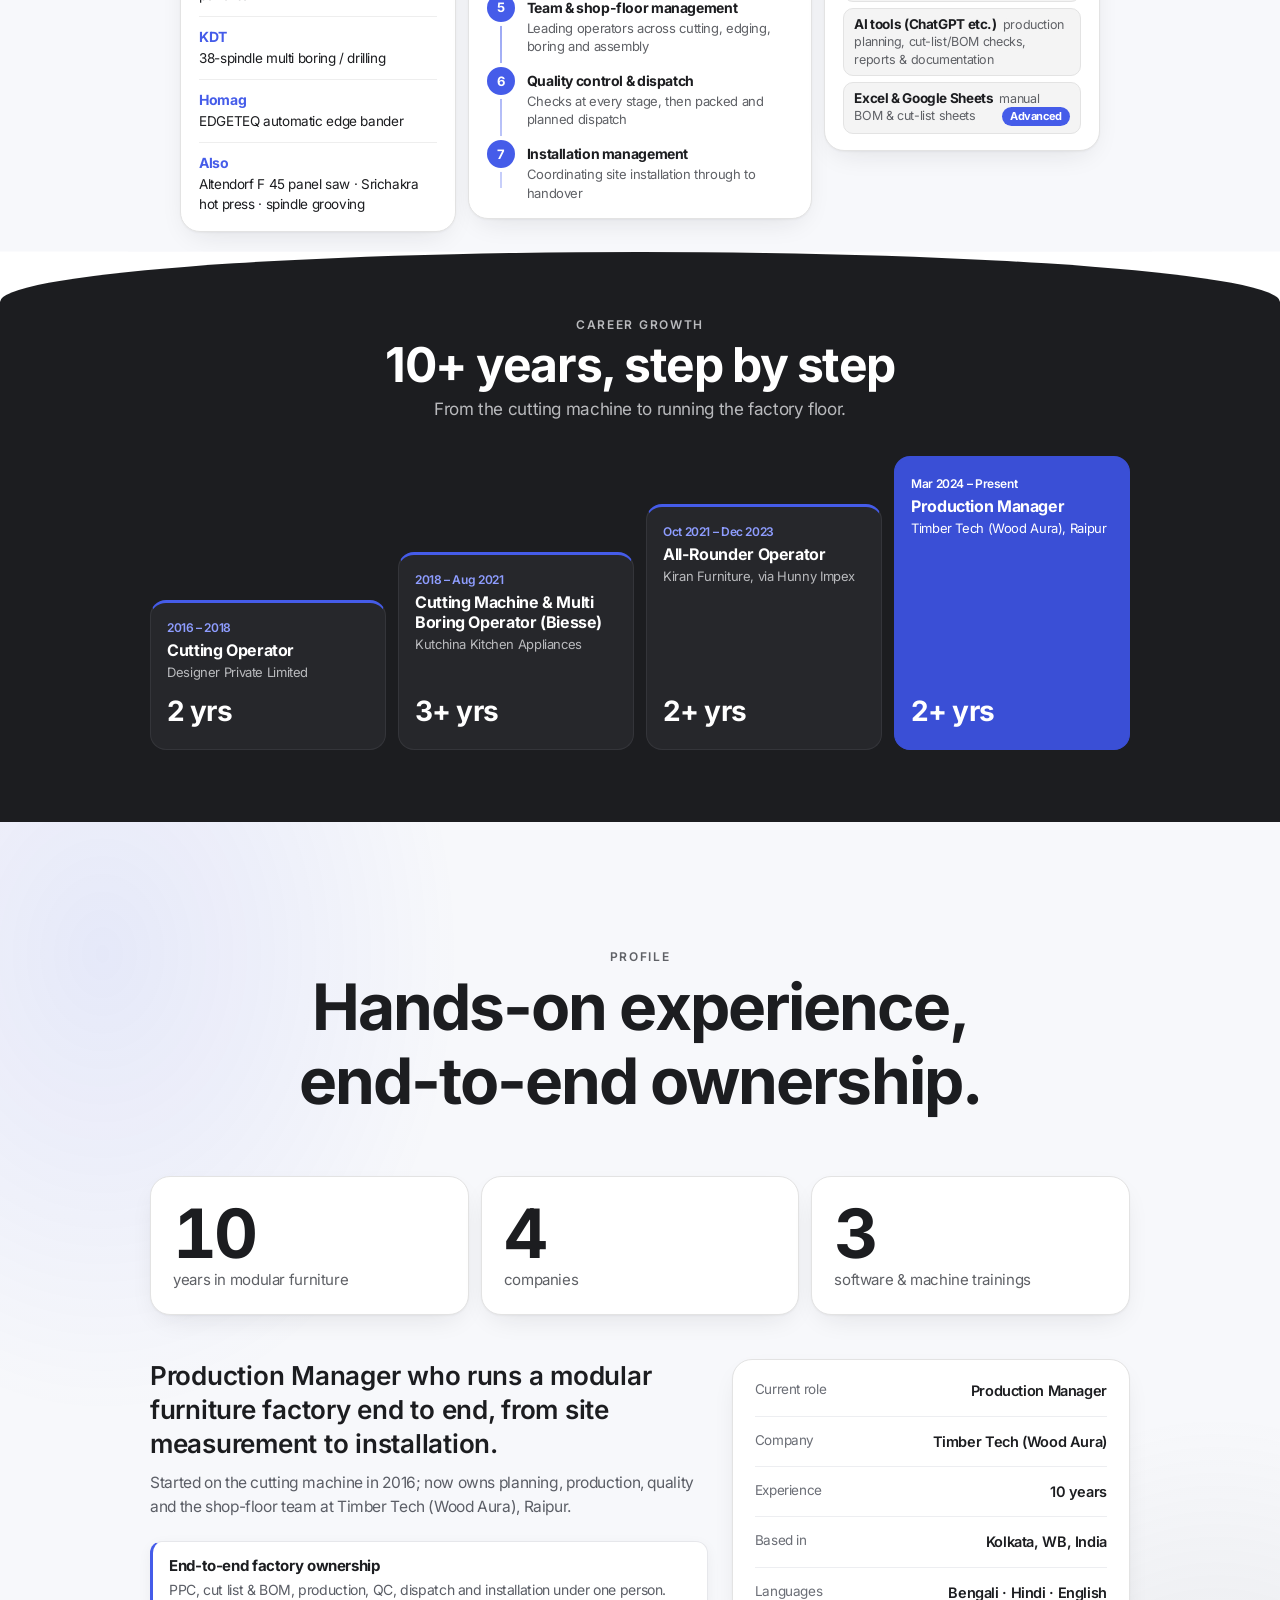
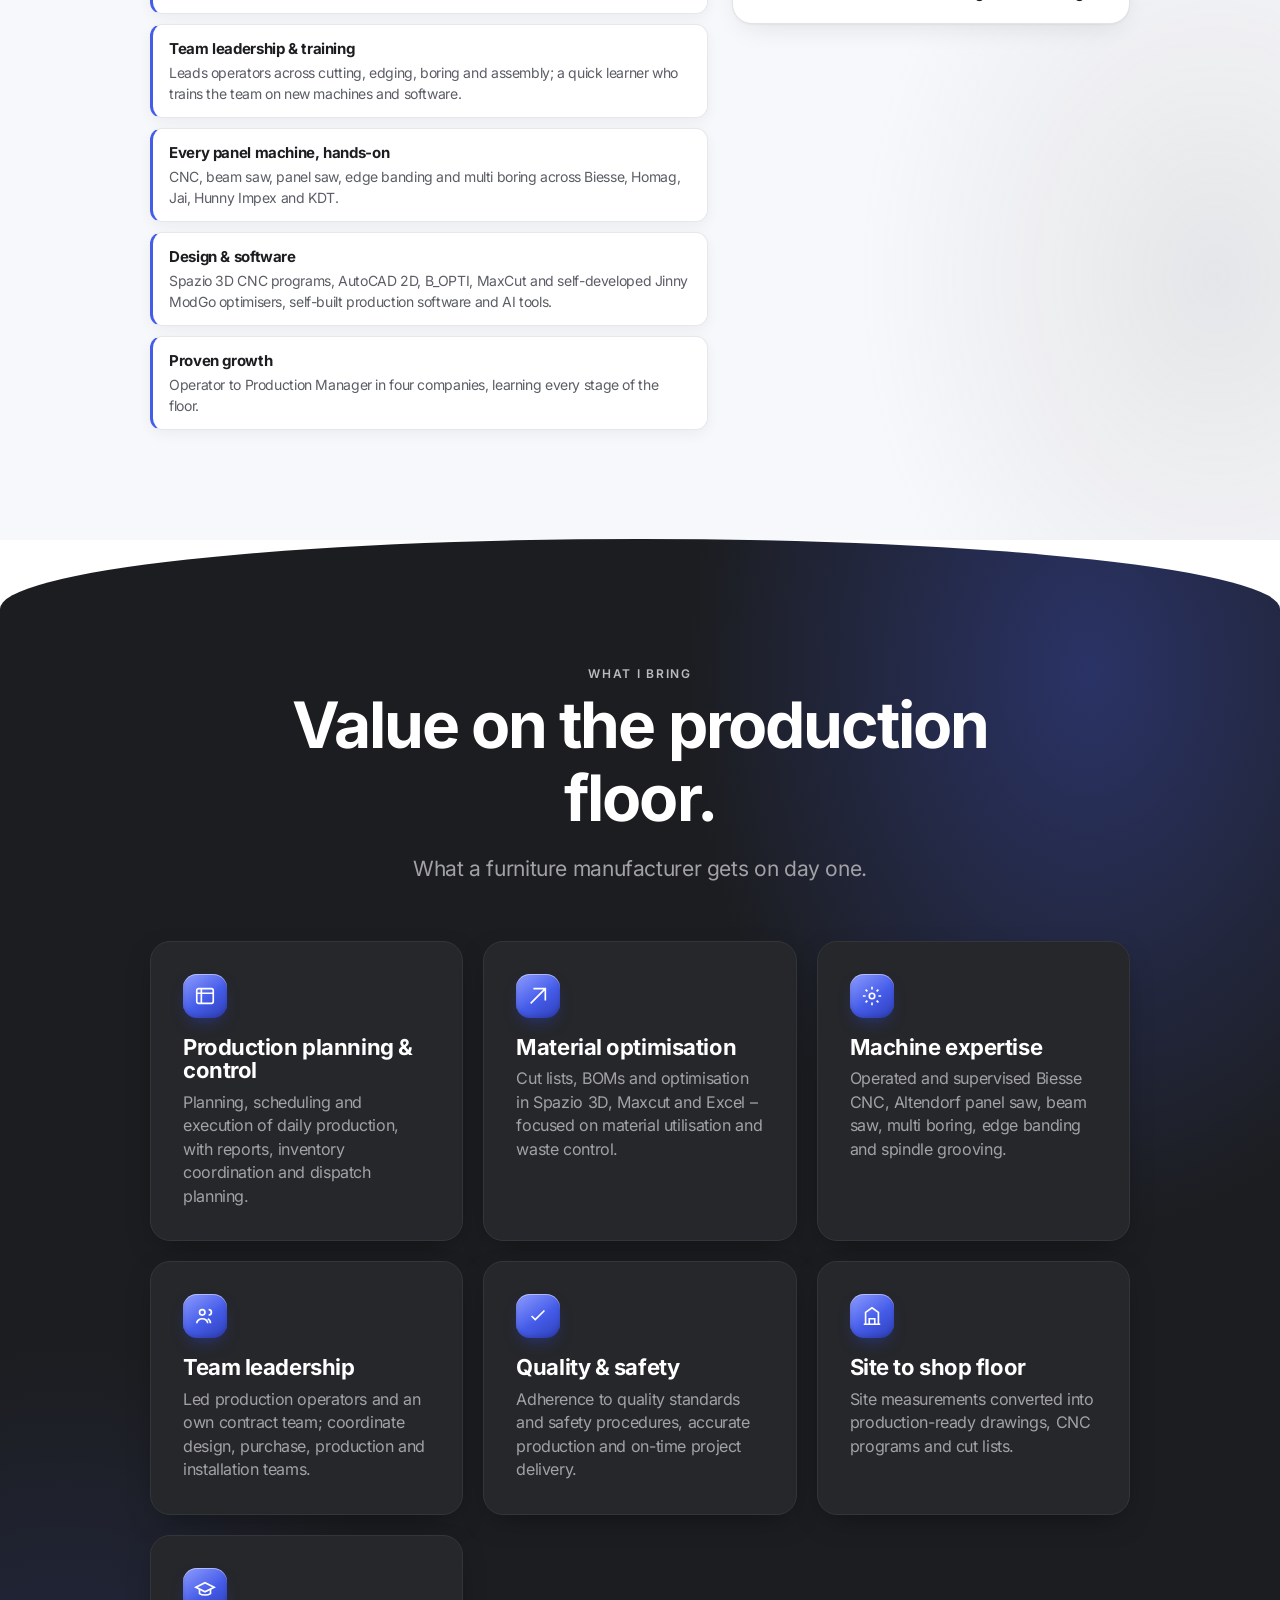
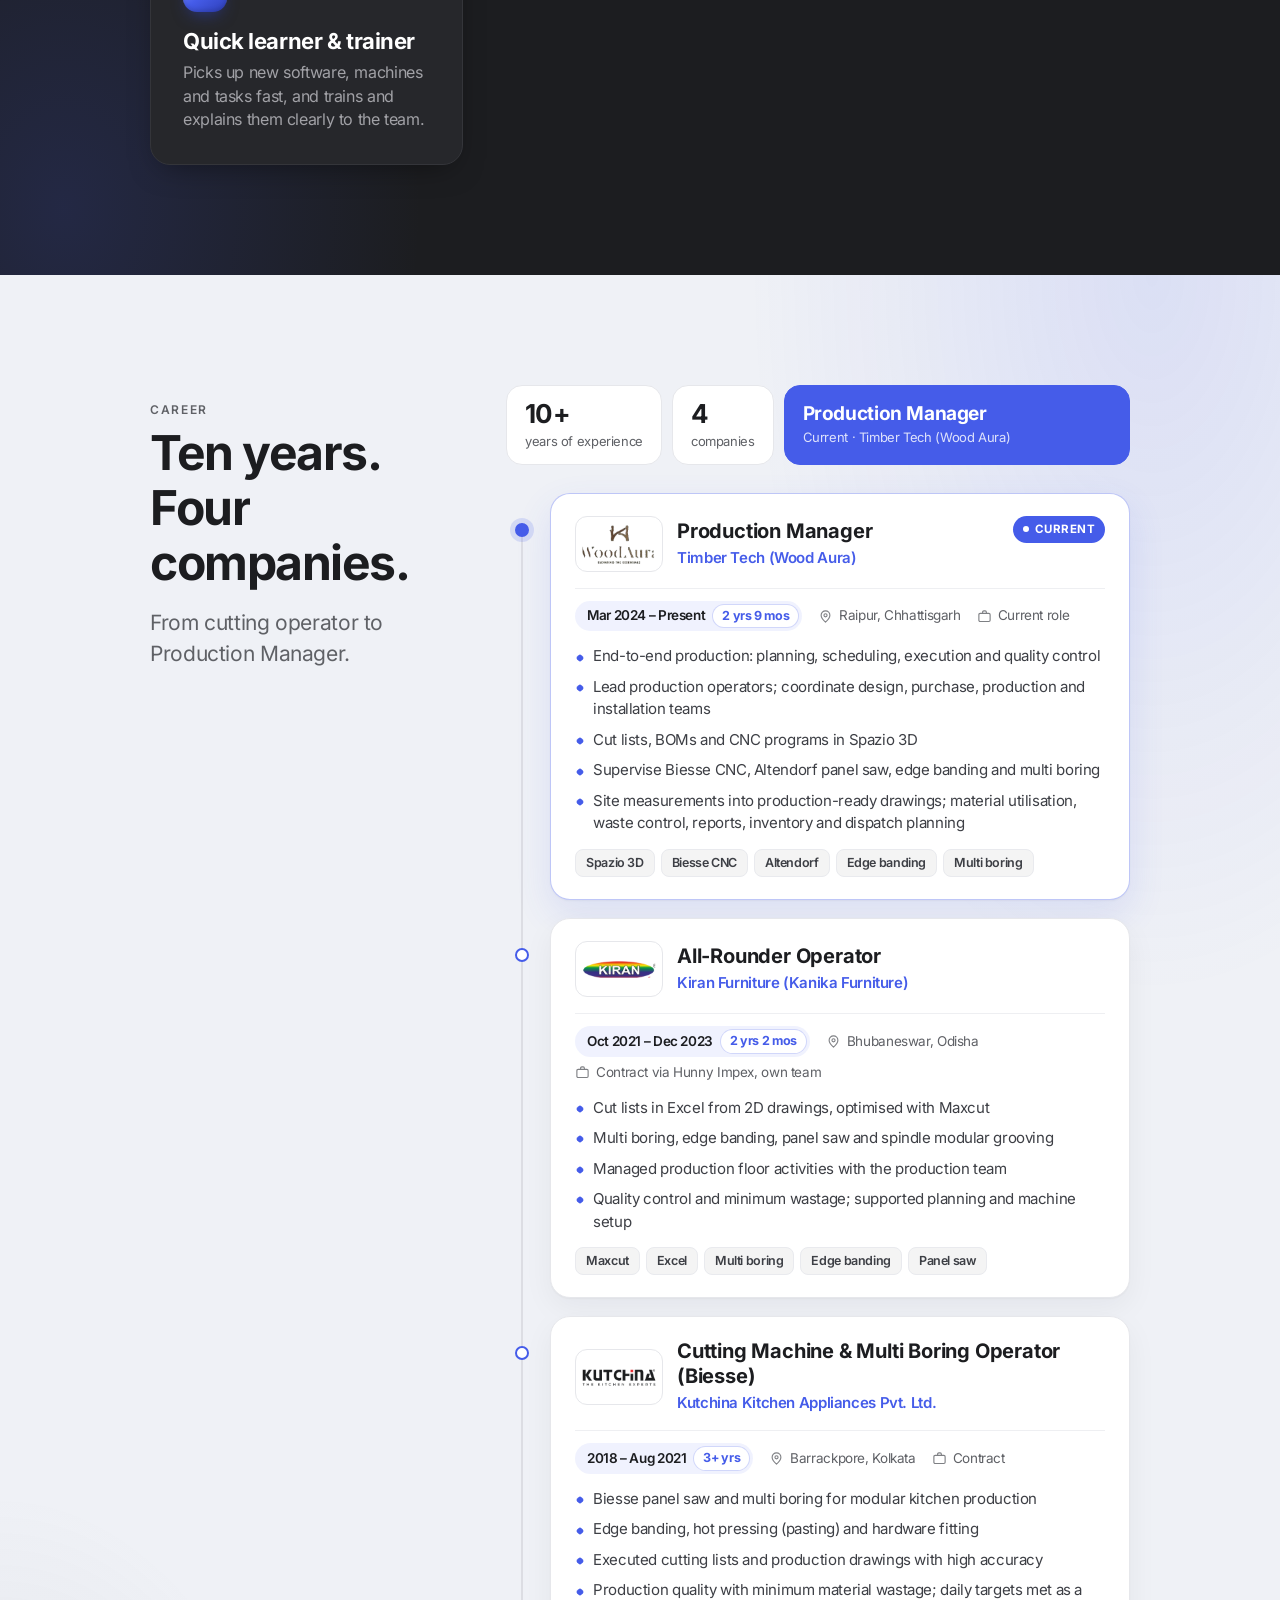
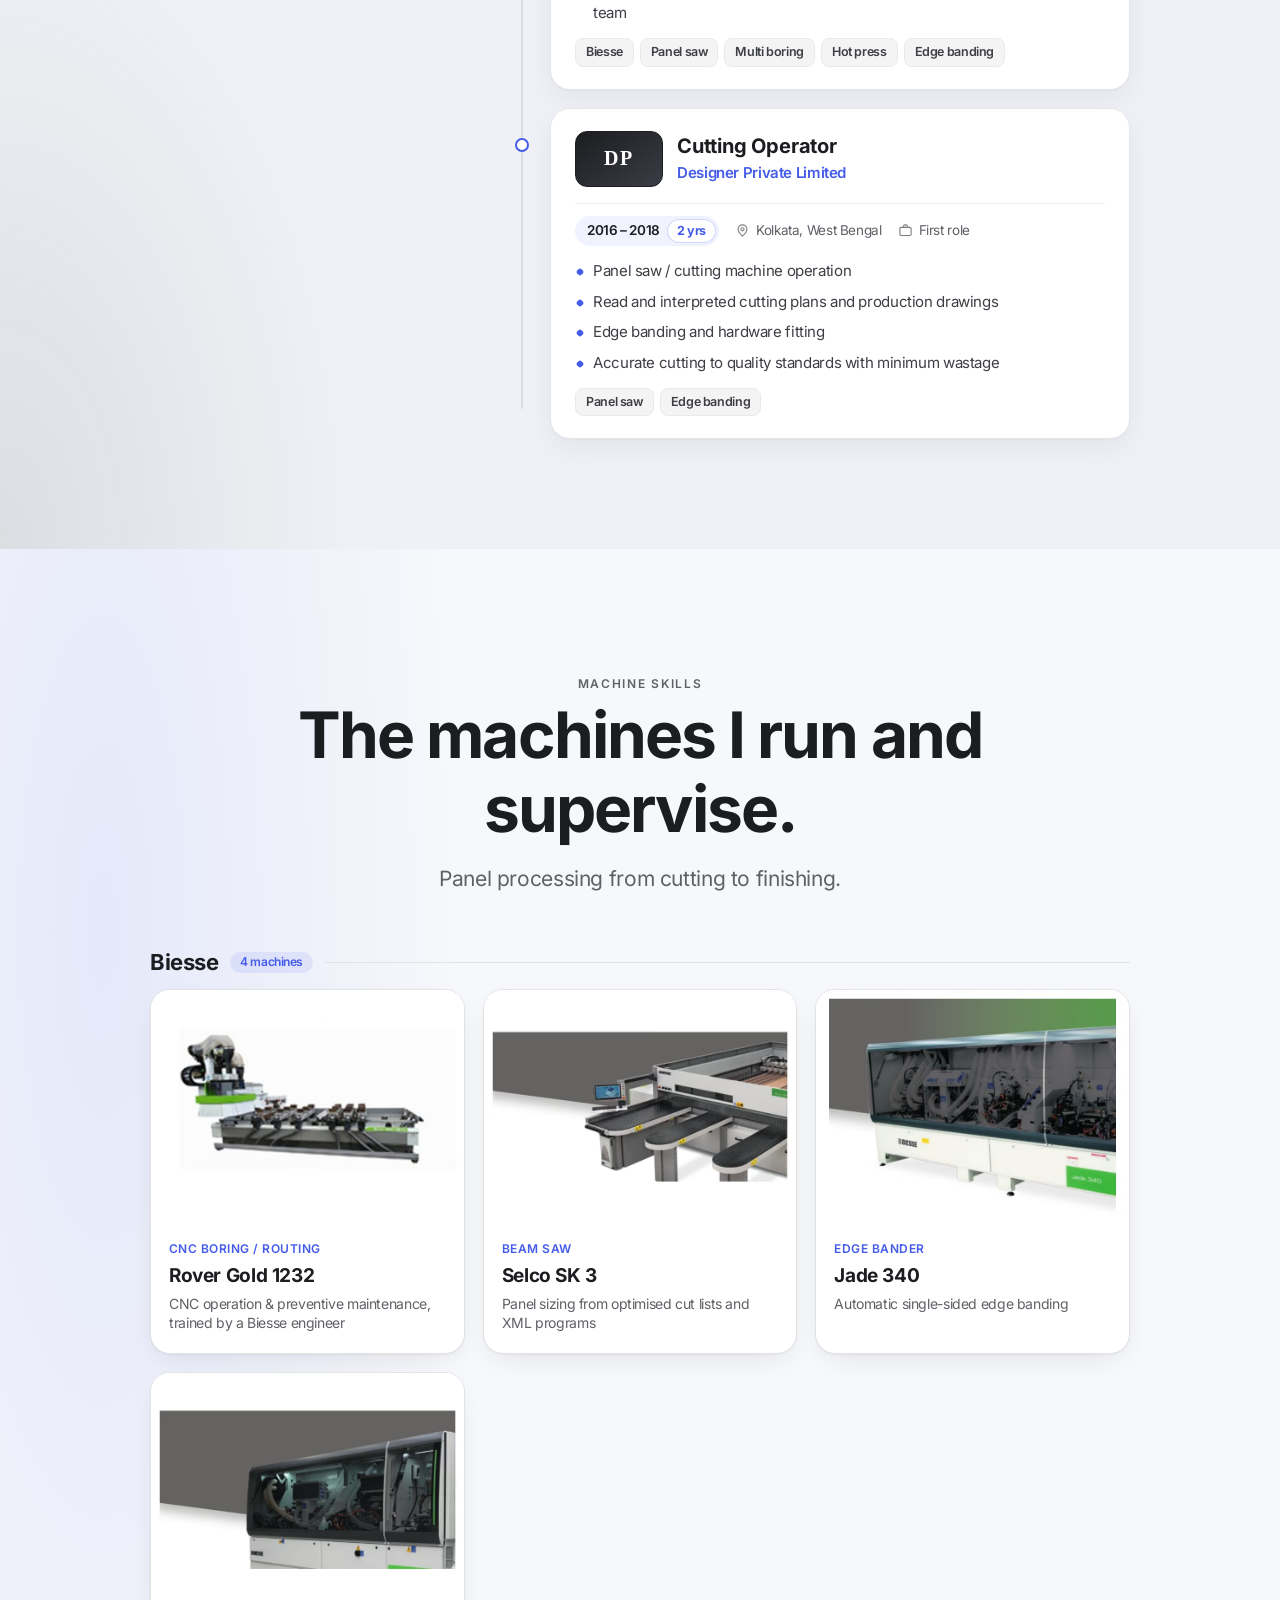
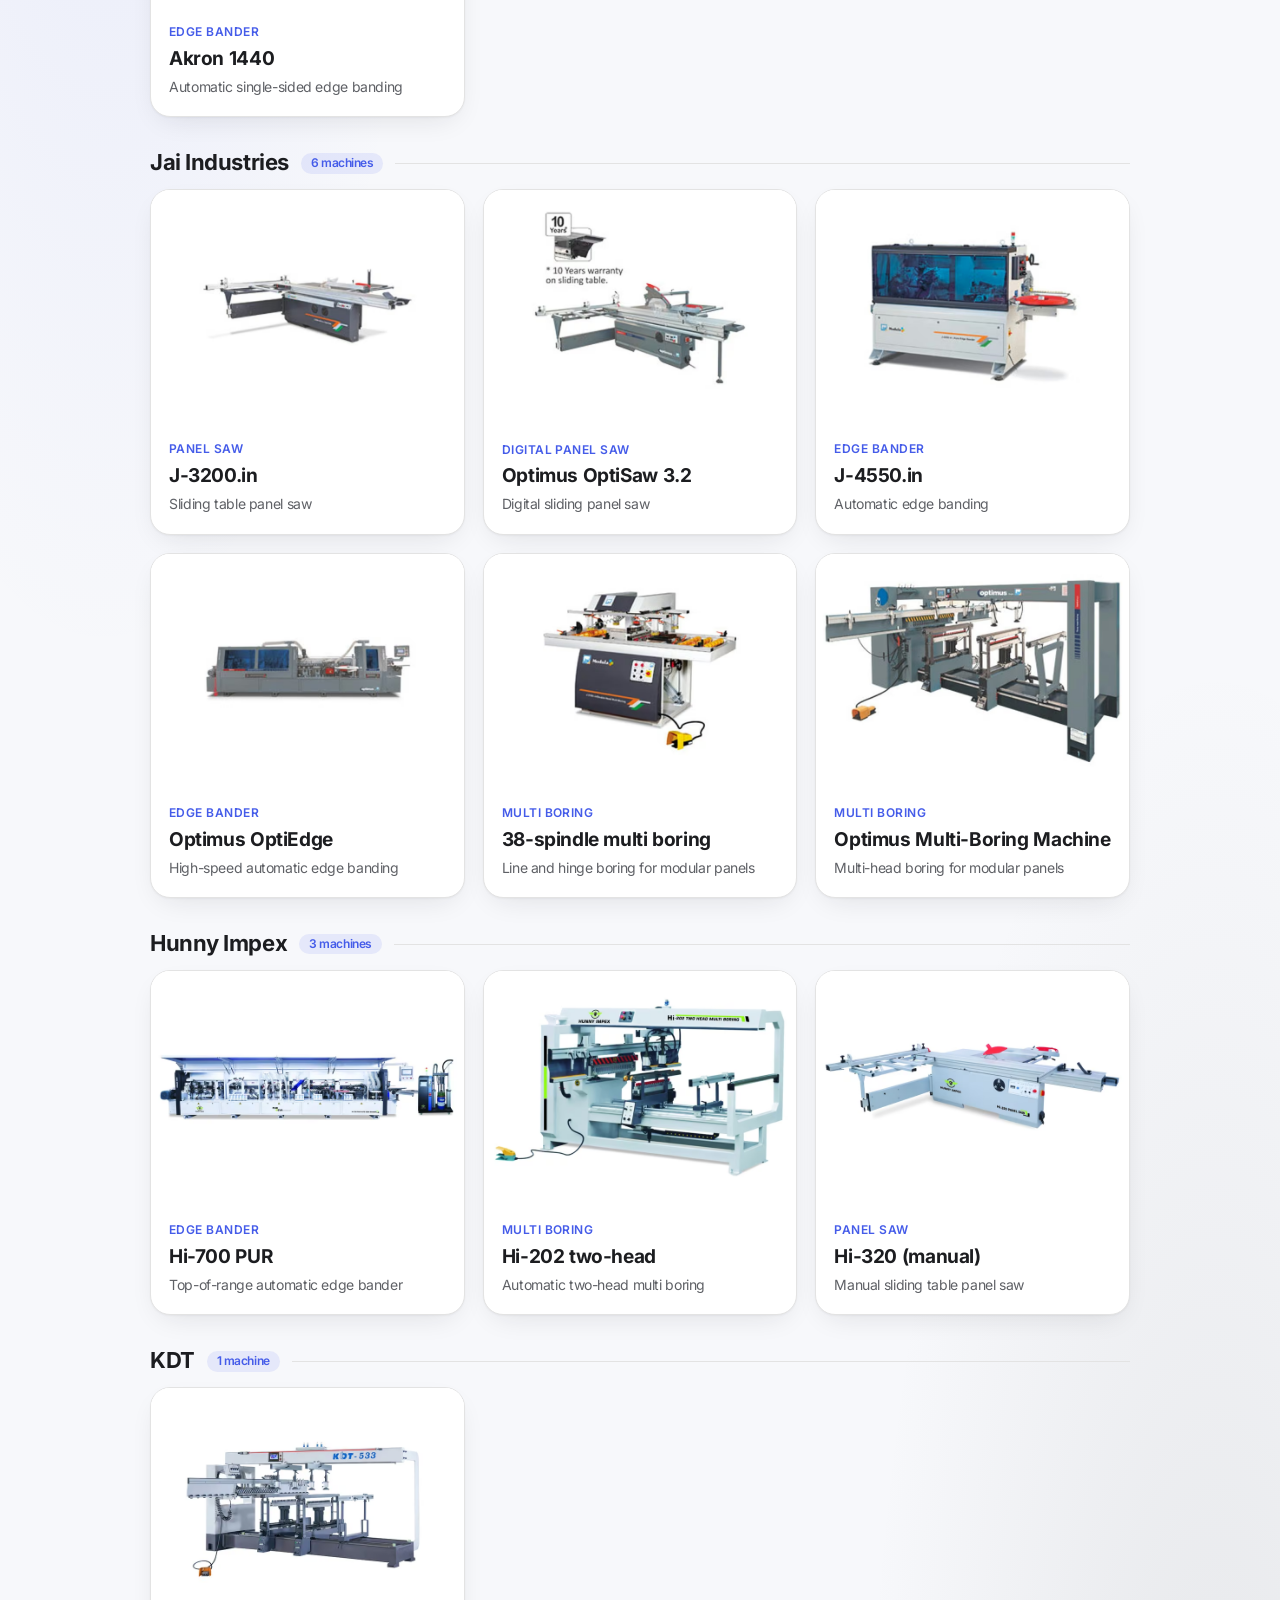
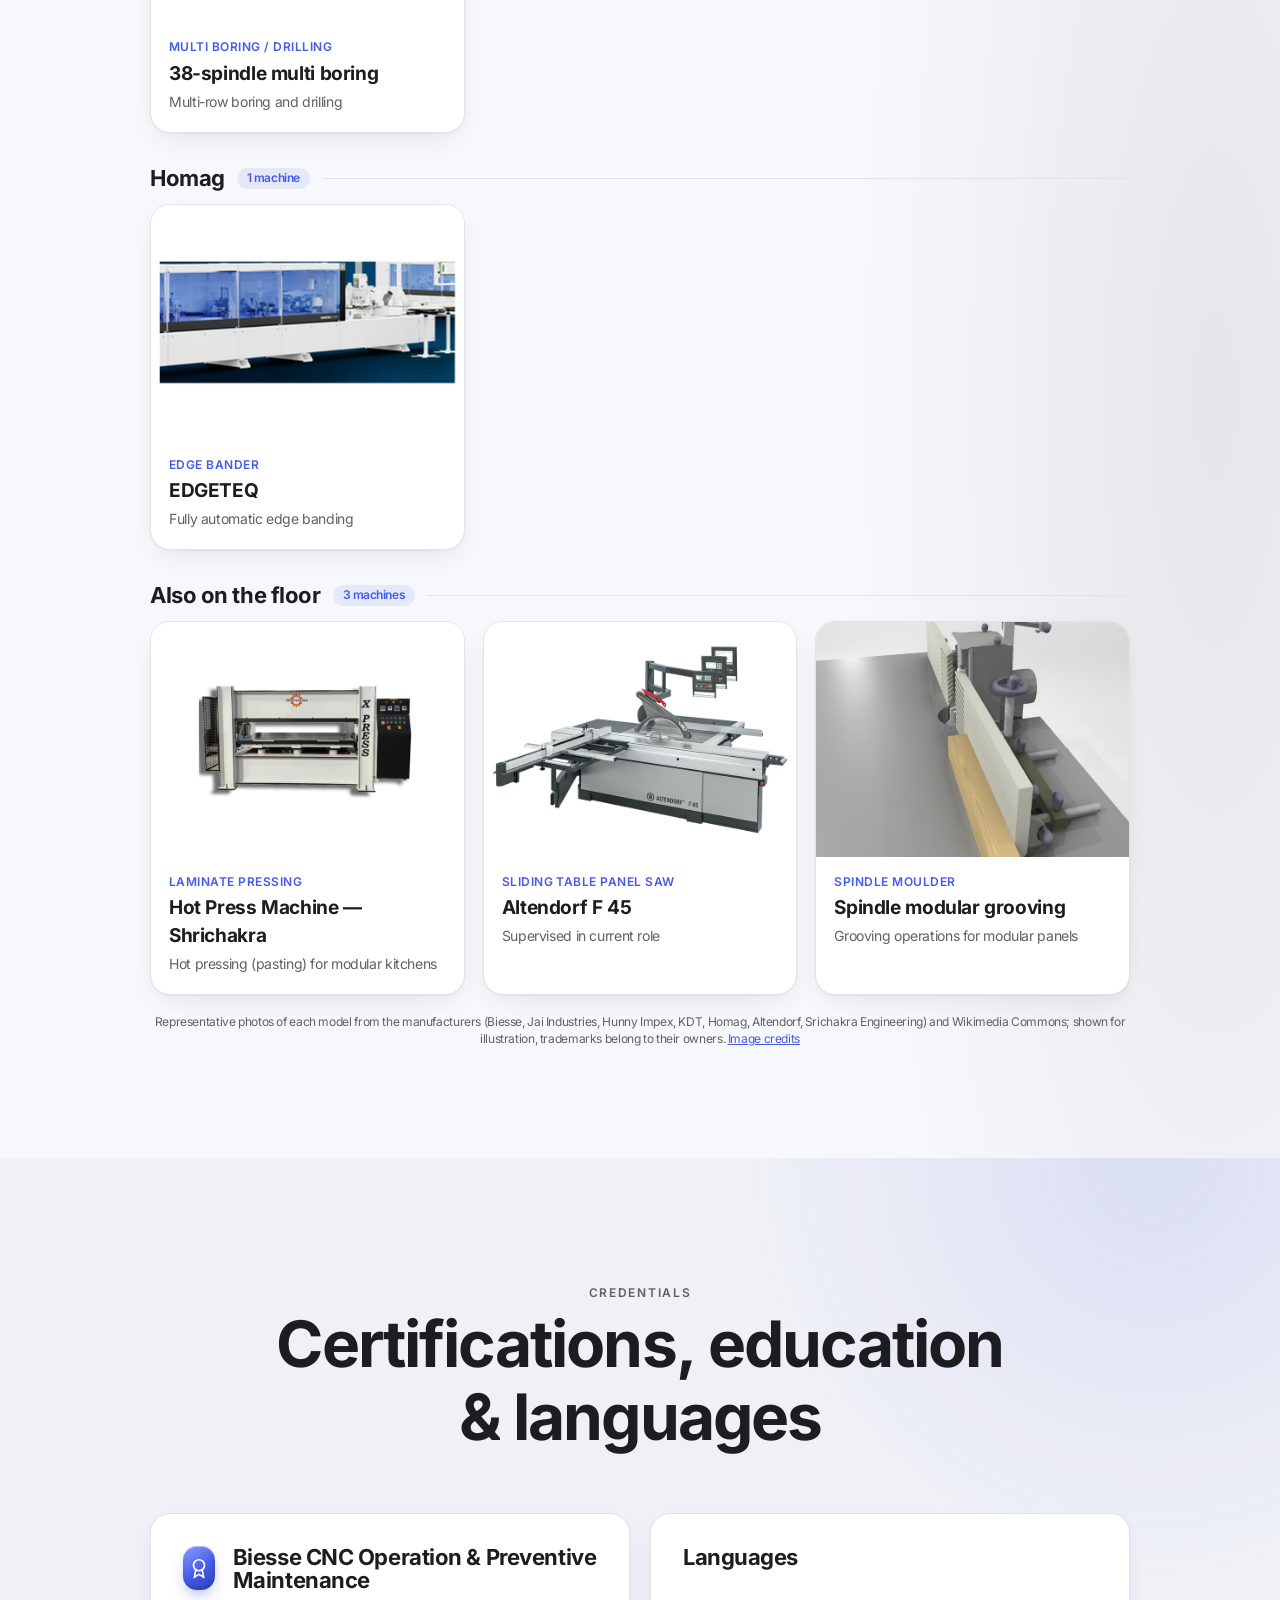
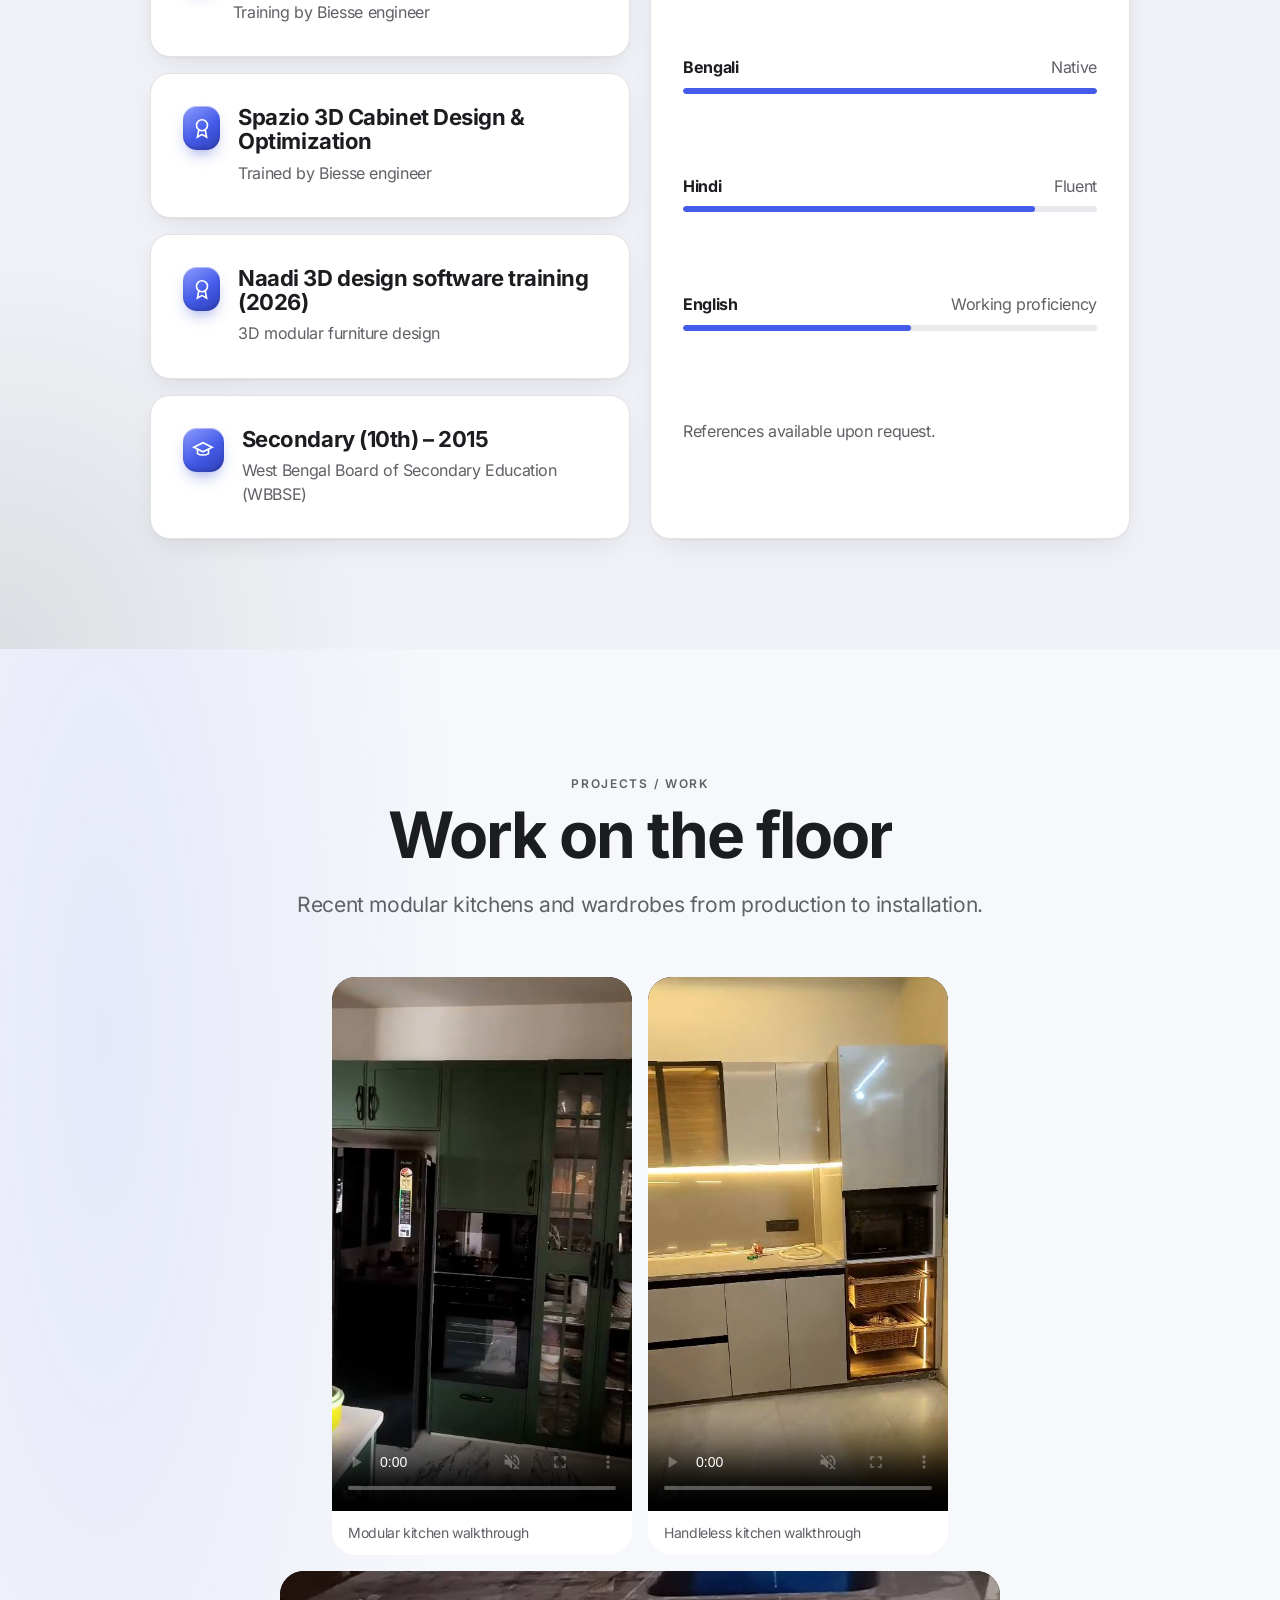
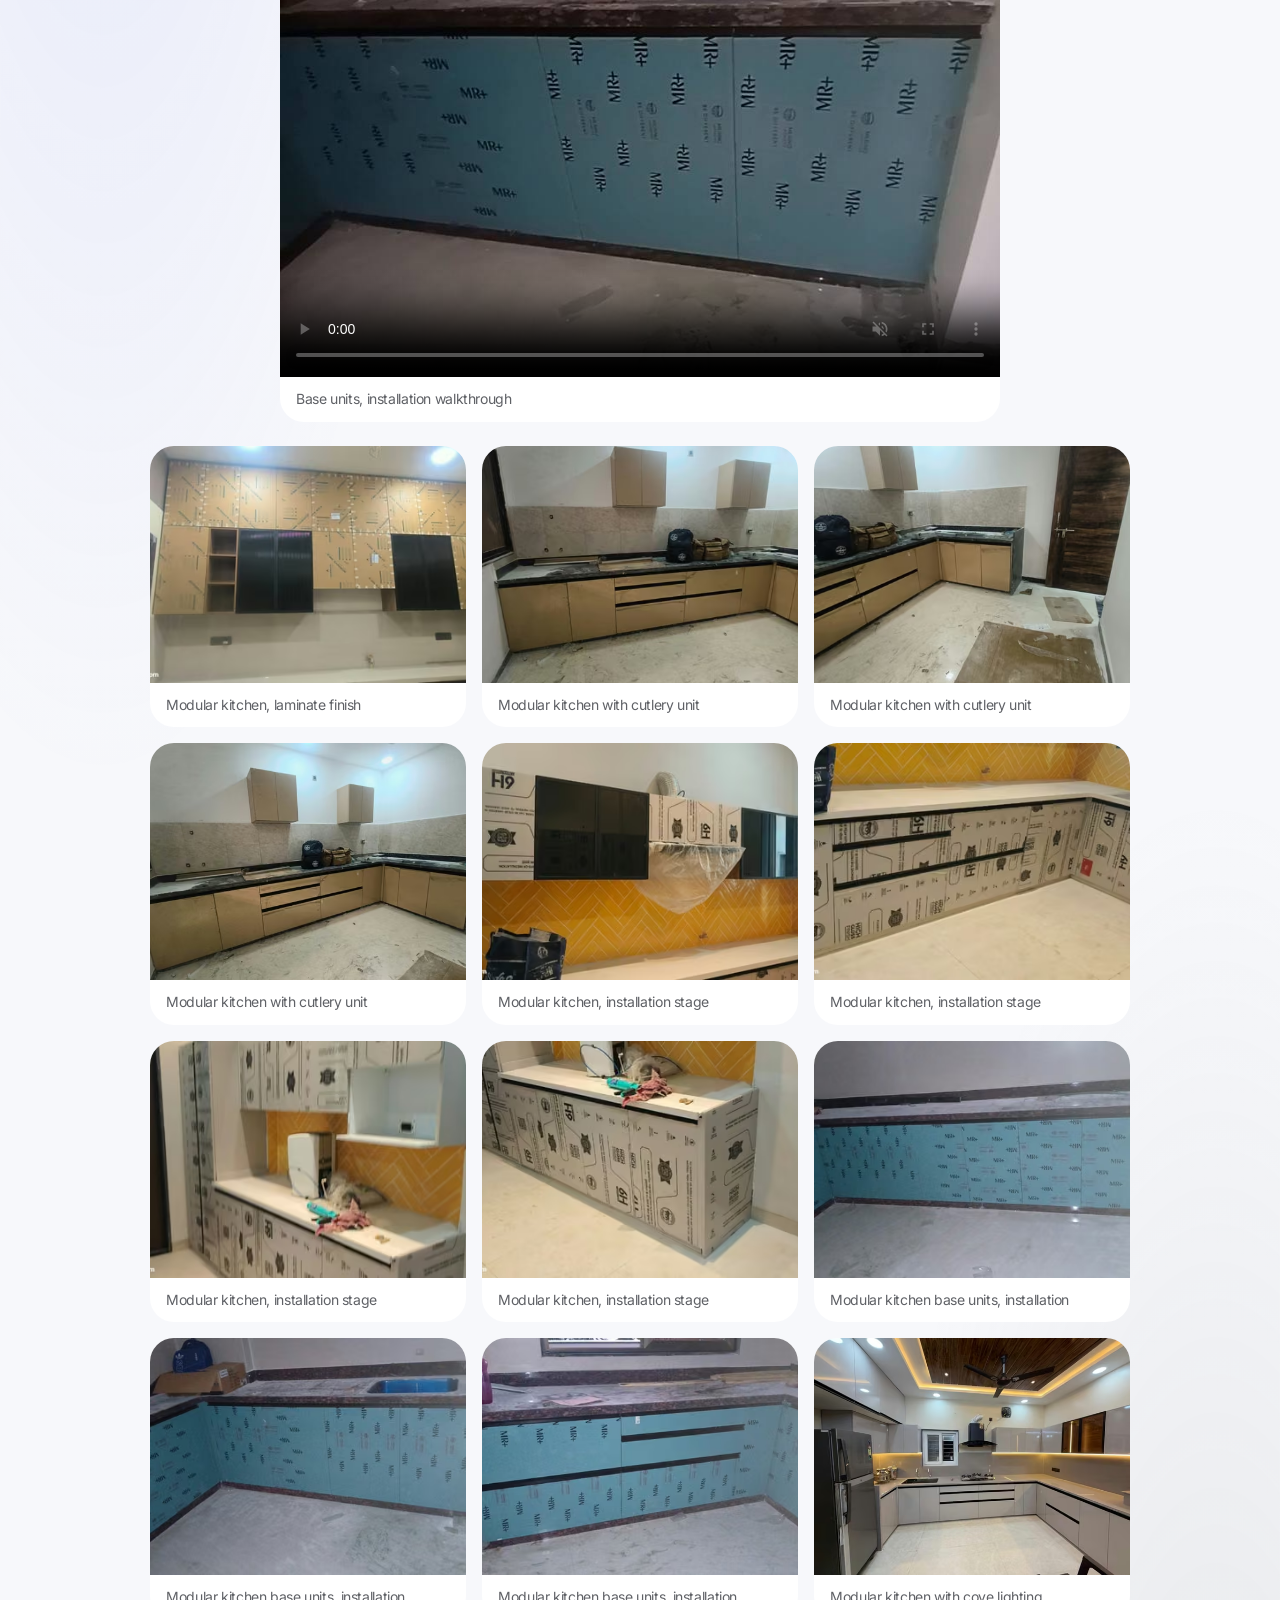
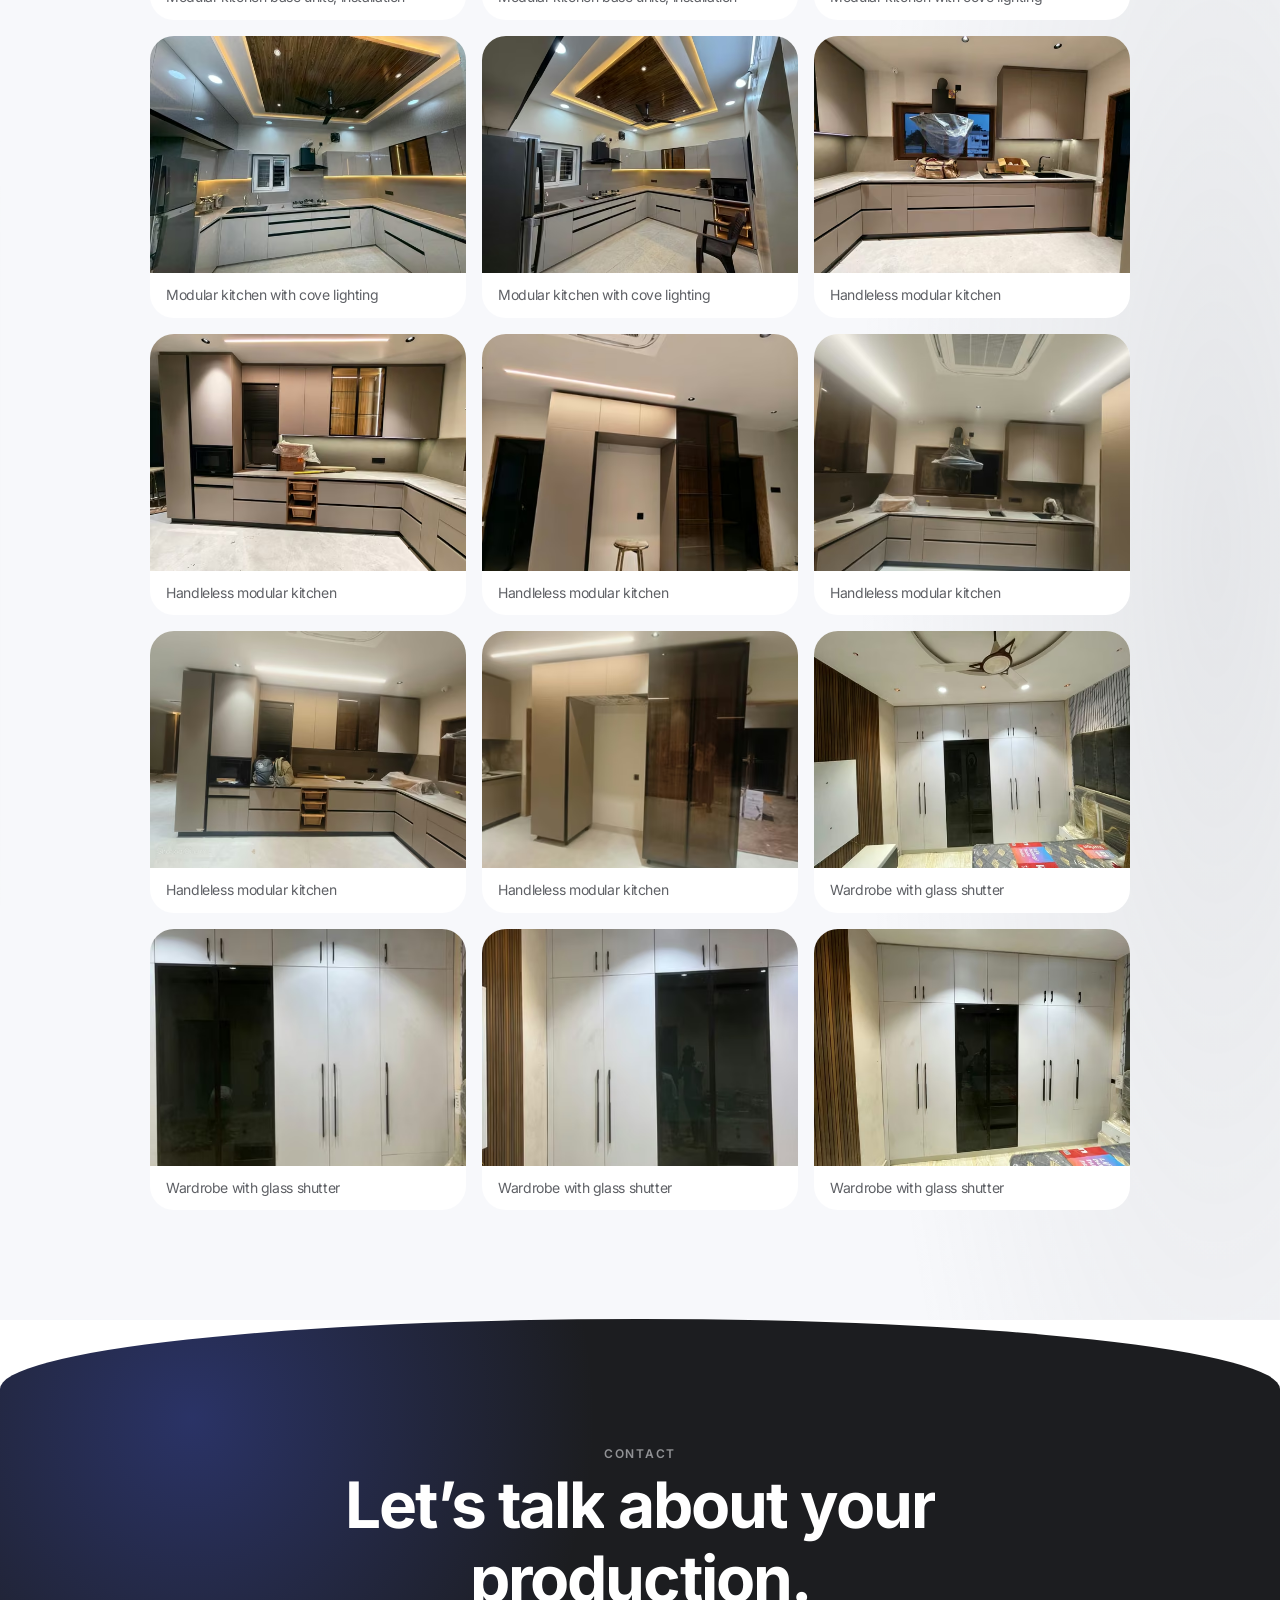
==== commit 7b19dcfc: "Revert phone desktop-mode (back to responsive mobile); bot TTS volume -28% (.78->.56)" ====
--- a/index.html
+++ b/index.html
@@ -505,4 +505,4 @@
 </main>
 <footer><div class="wrap"><span>© <span id="yr">2026</span> Dhananjay (Sanu) Debnath</span><span><a href="resume.html">Resume</a> · Production Manager | Modular Furniture Manufacturing</span><span class="fc">Machine photos: manufacturers &amp; Wikimedia Commons – <a href="CREDITS.md">credits</a></span></div></footer>
 <script src="assets/main.js?v=16" defer></script>
-<script>addEventListener("animationend",function(e){if(e.animationName=="pup")window.__ddPre=performance.now()},true);(function(){var s=document.createElement("script");s.src="assets/bot.js?v=3d24";s.async=true;document.body.appendChild(s)})()</script></body></html>
+<script>addEventListener("animationend",function(e){if(e.animationName=="pup")window.__ddPre=performance.now()},true);(function(){var s=document.createElement("script");s.src="assets/bot.js?v=3d25";s.async=true;document.body.appendChild(s)})()</script></body></html>
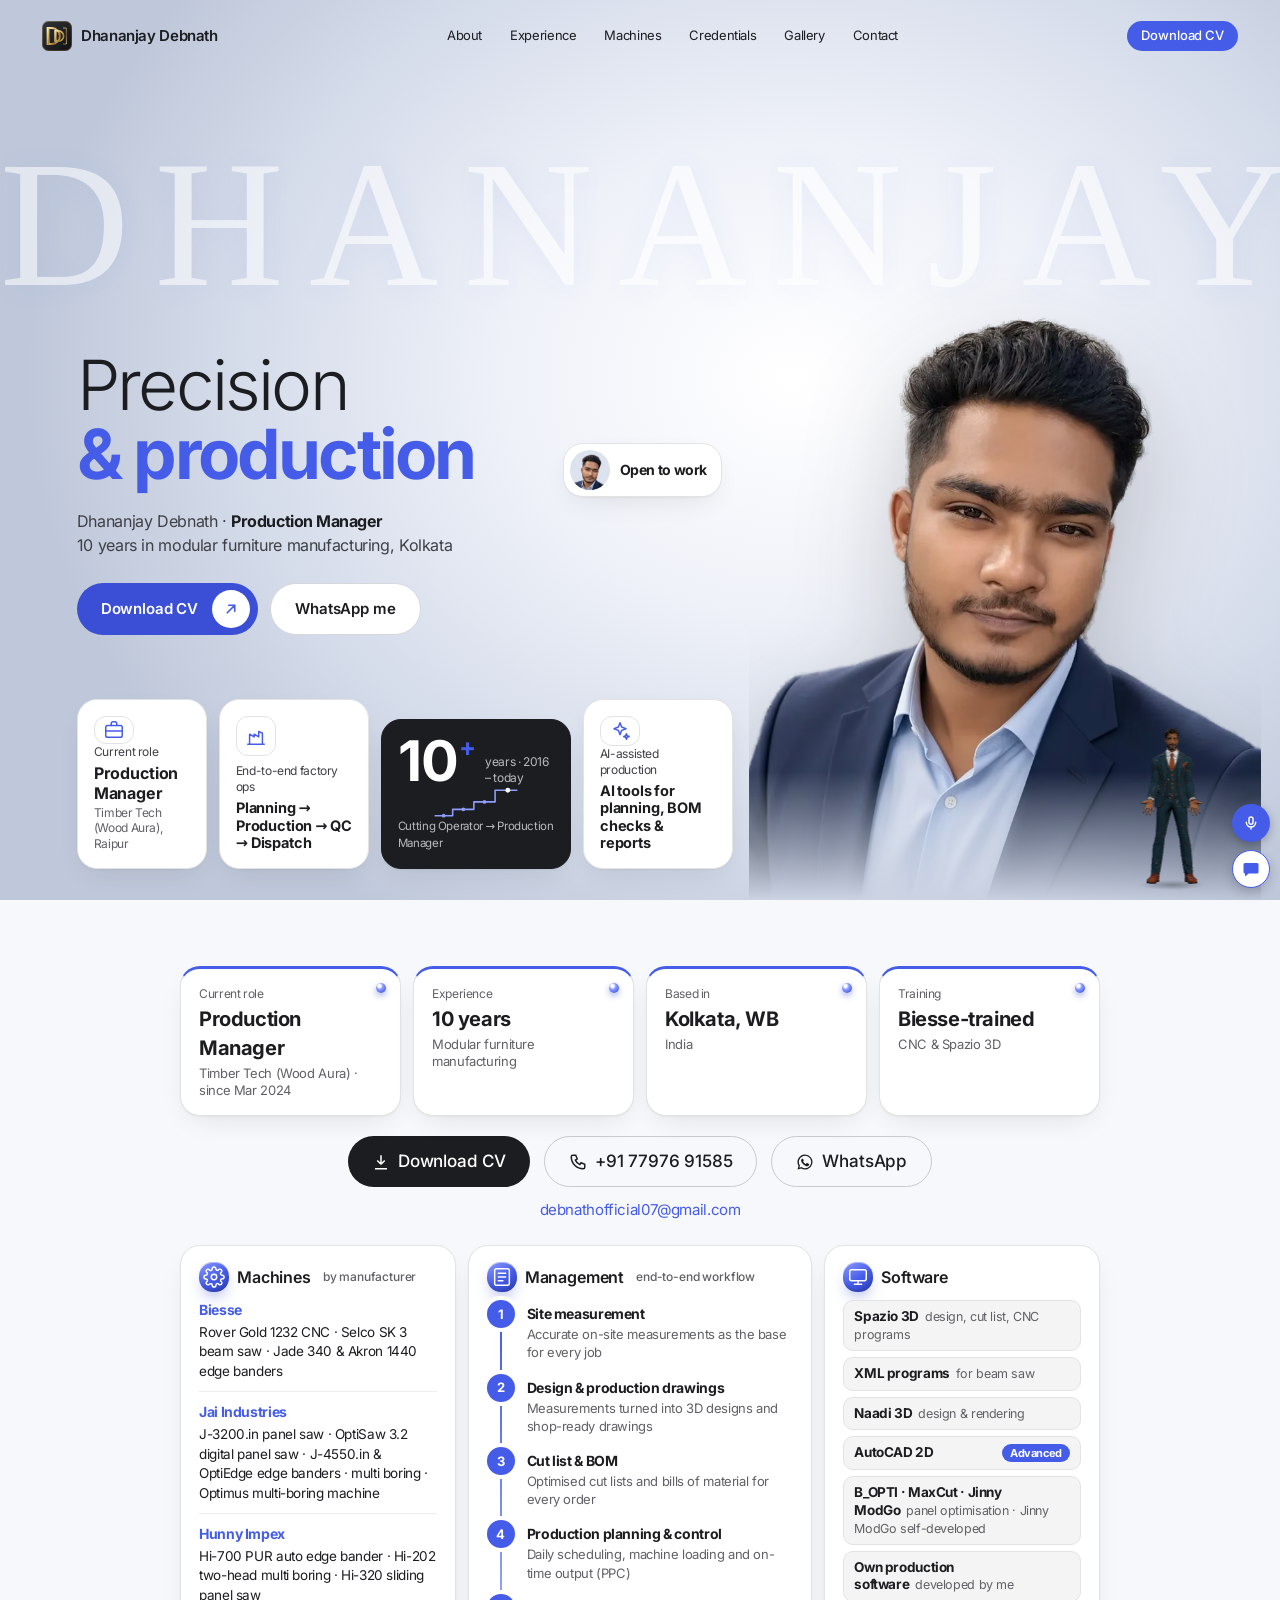
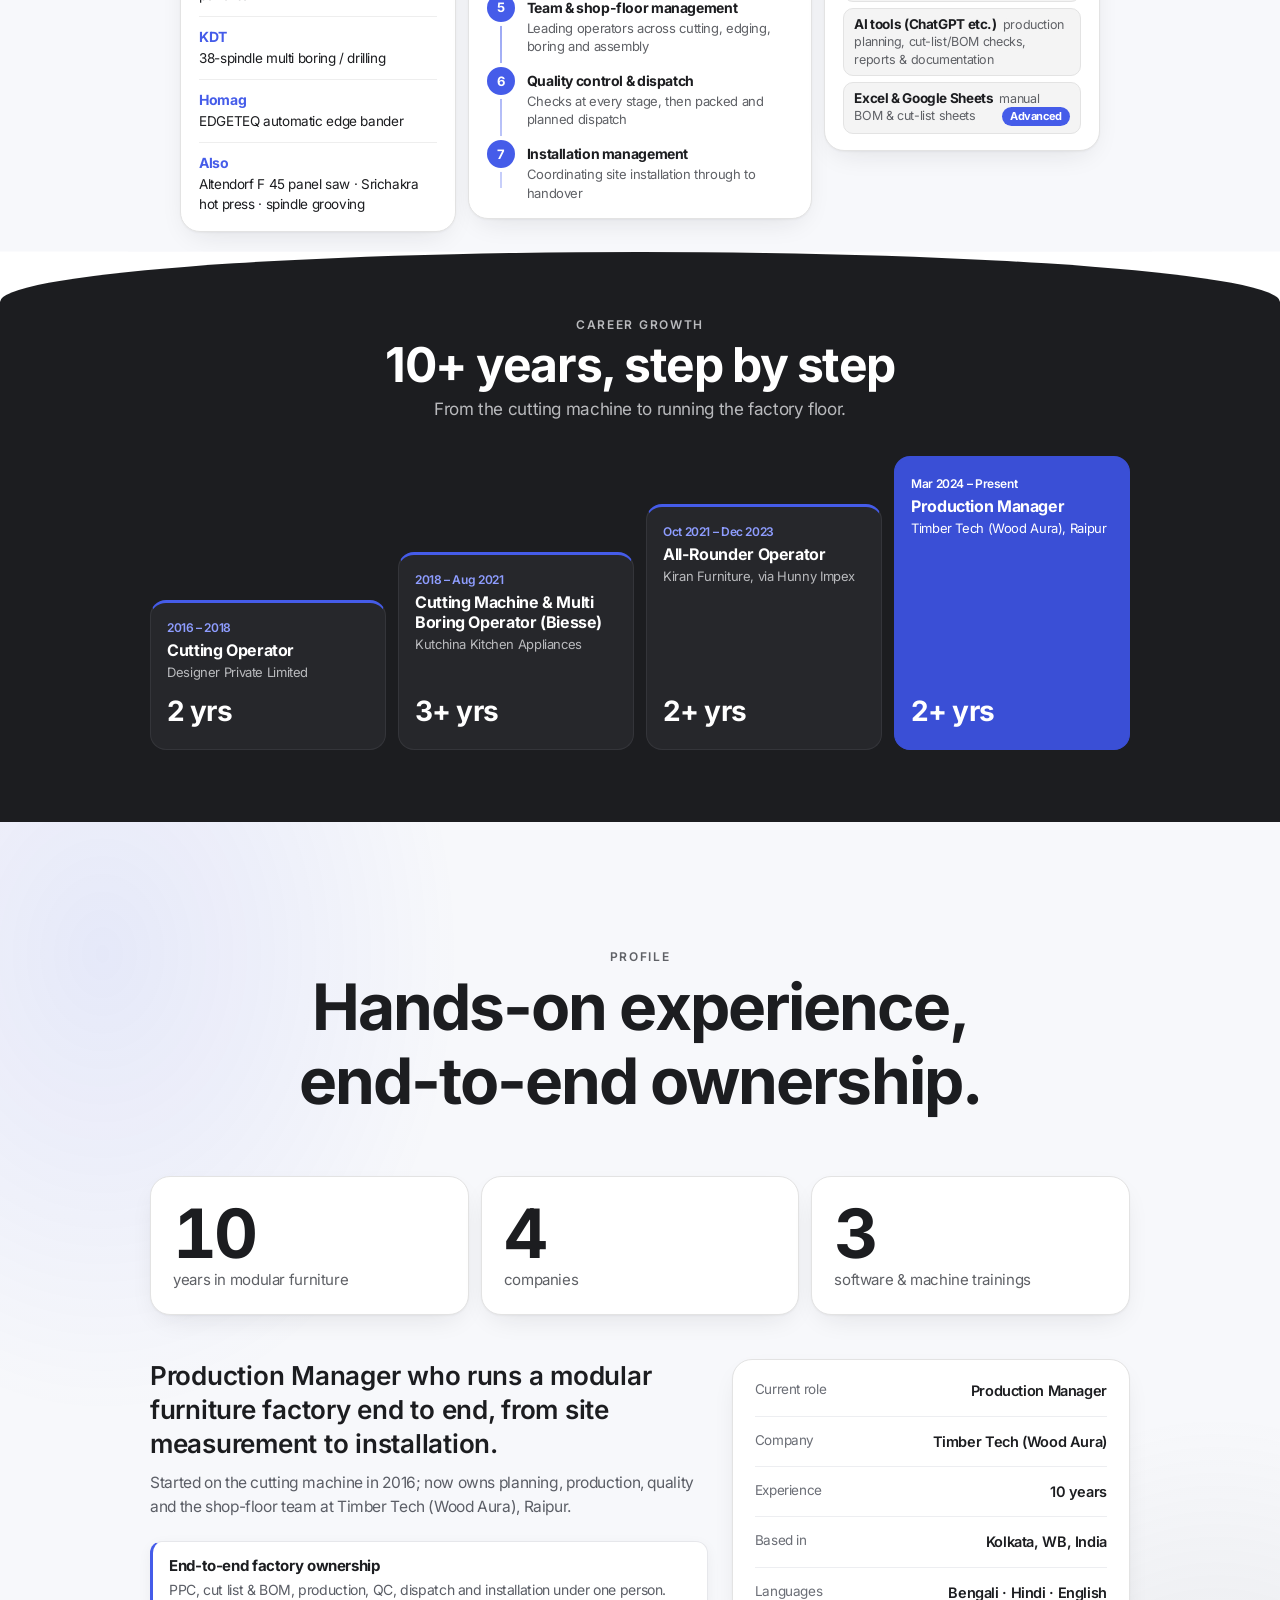
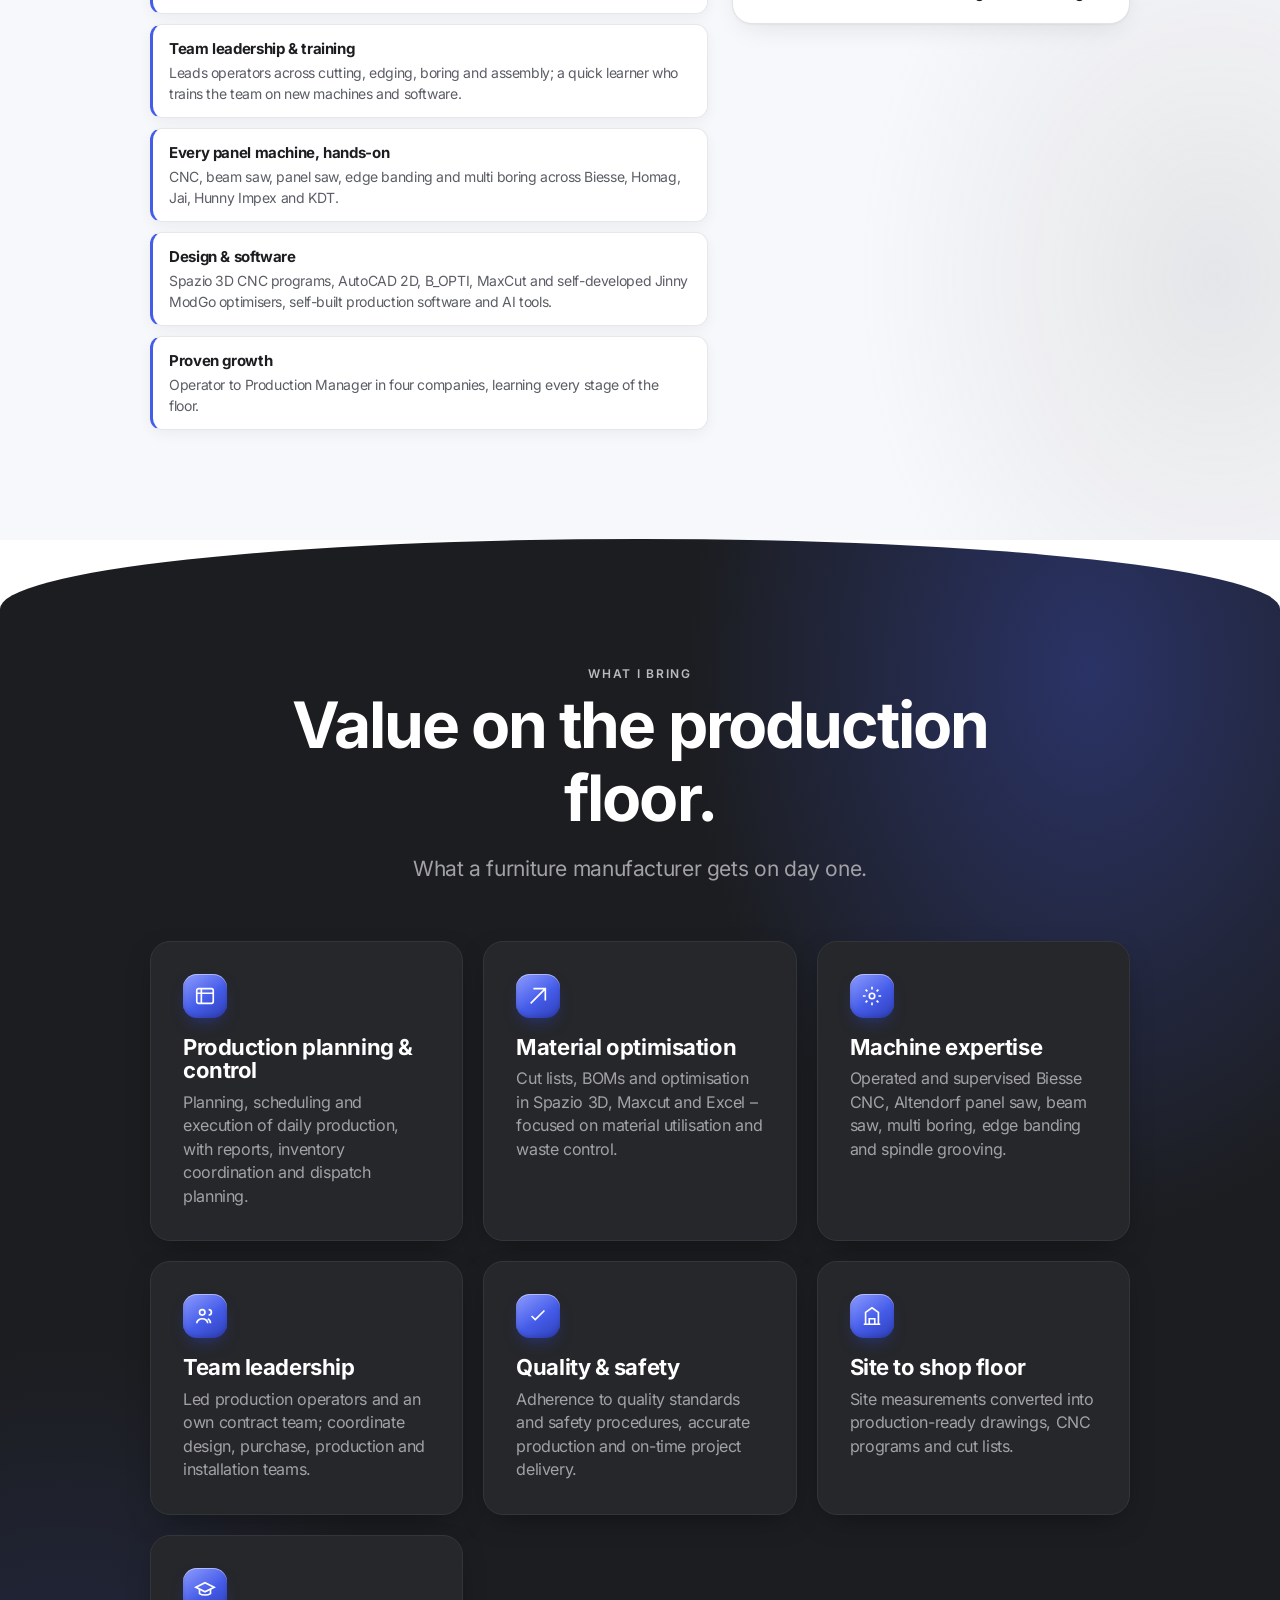
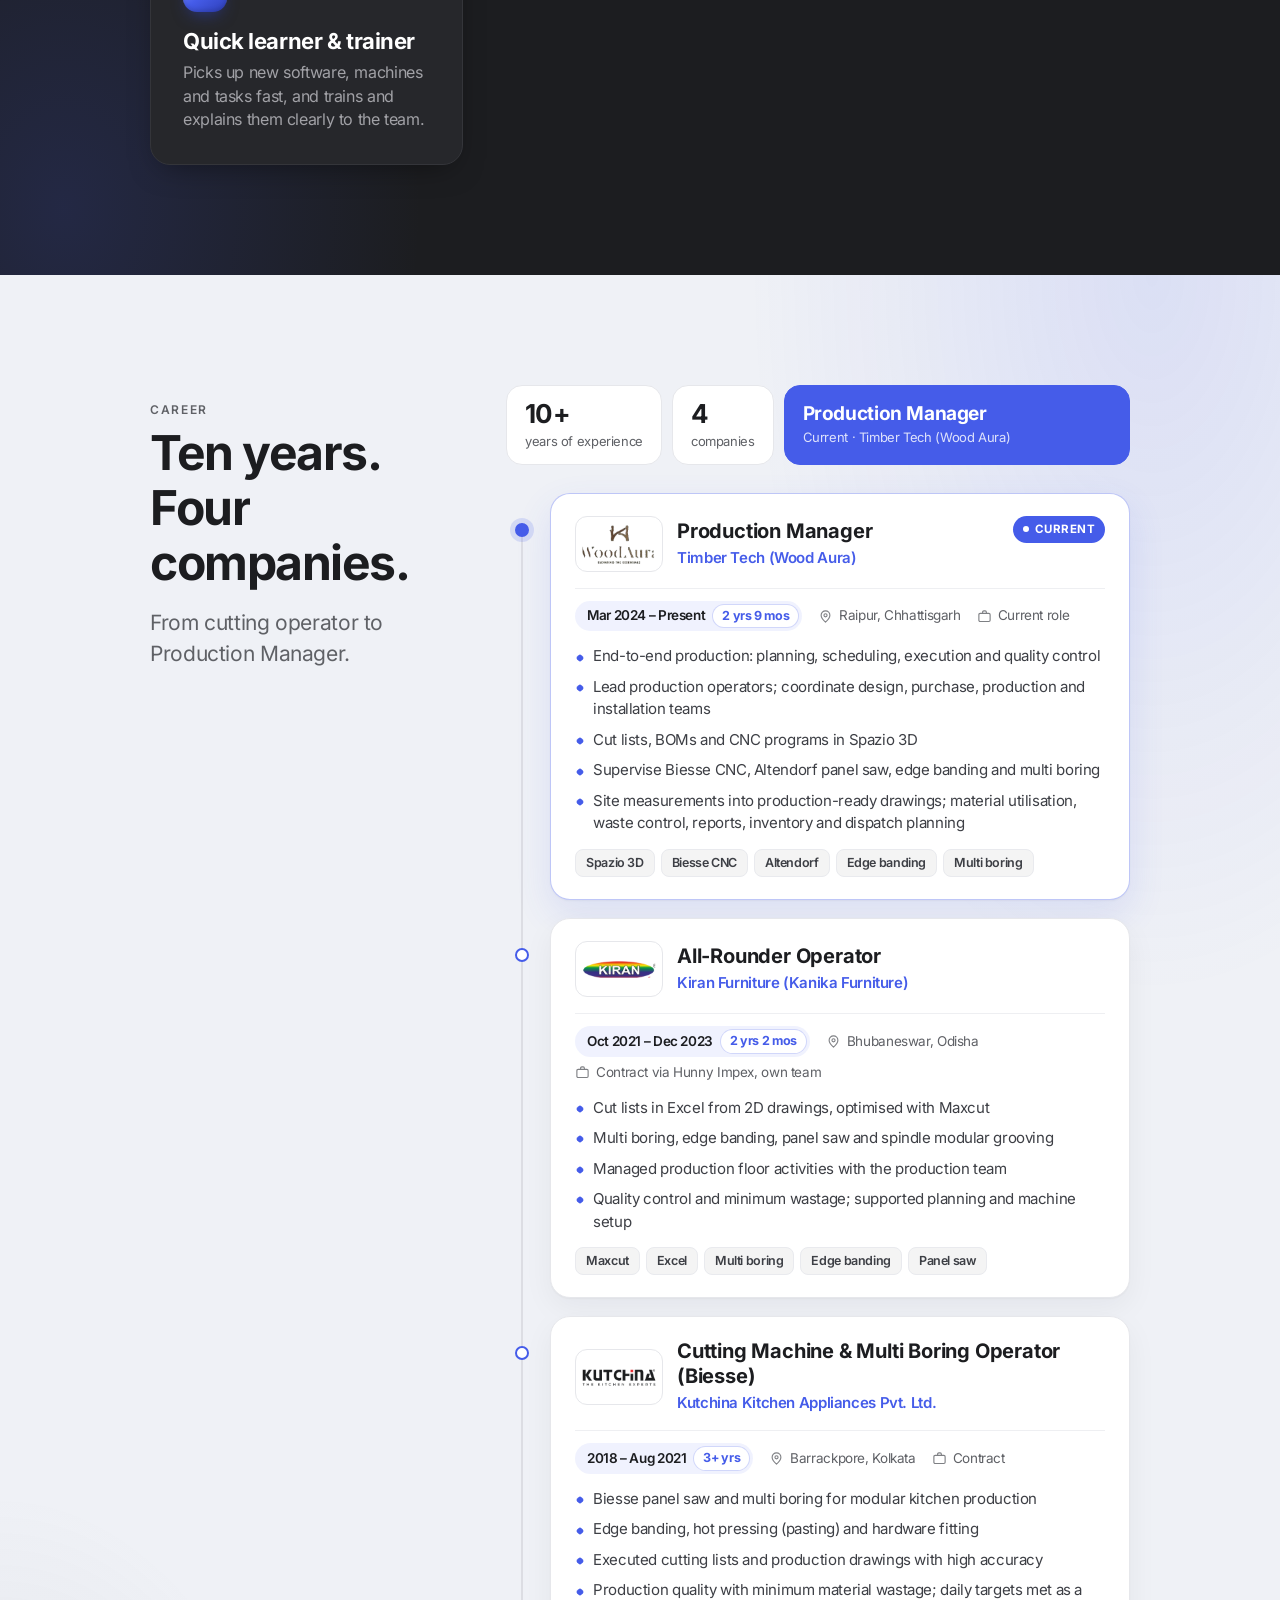
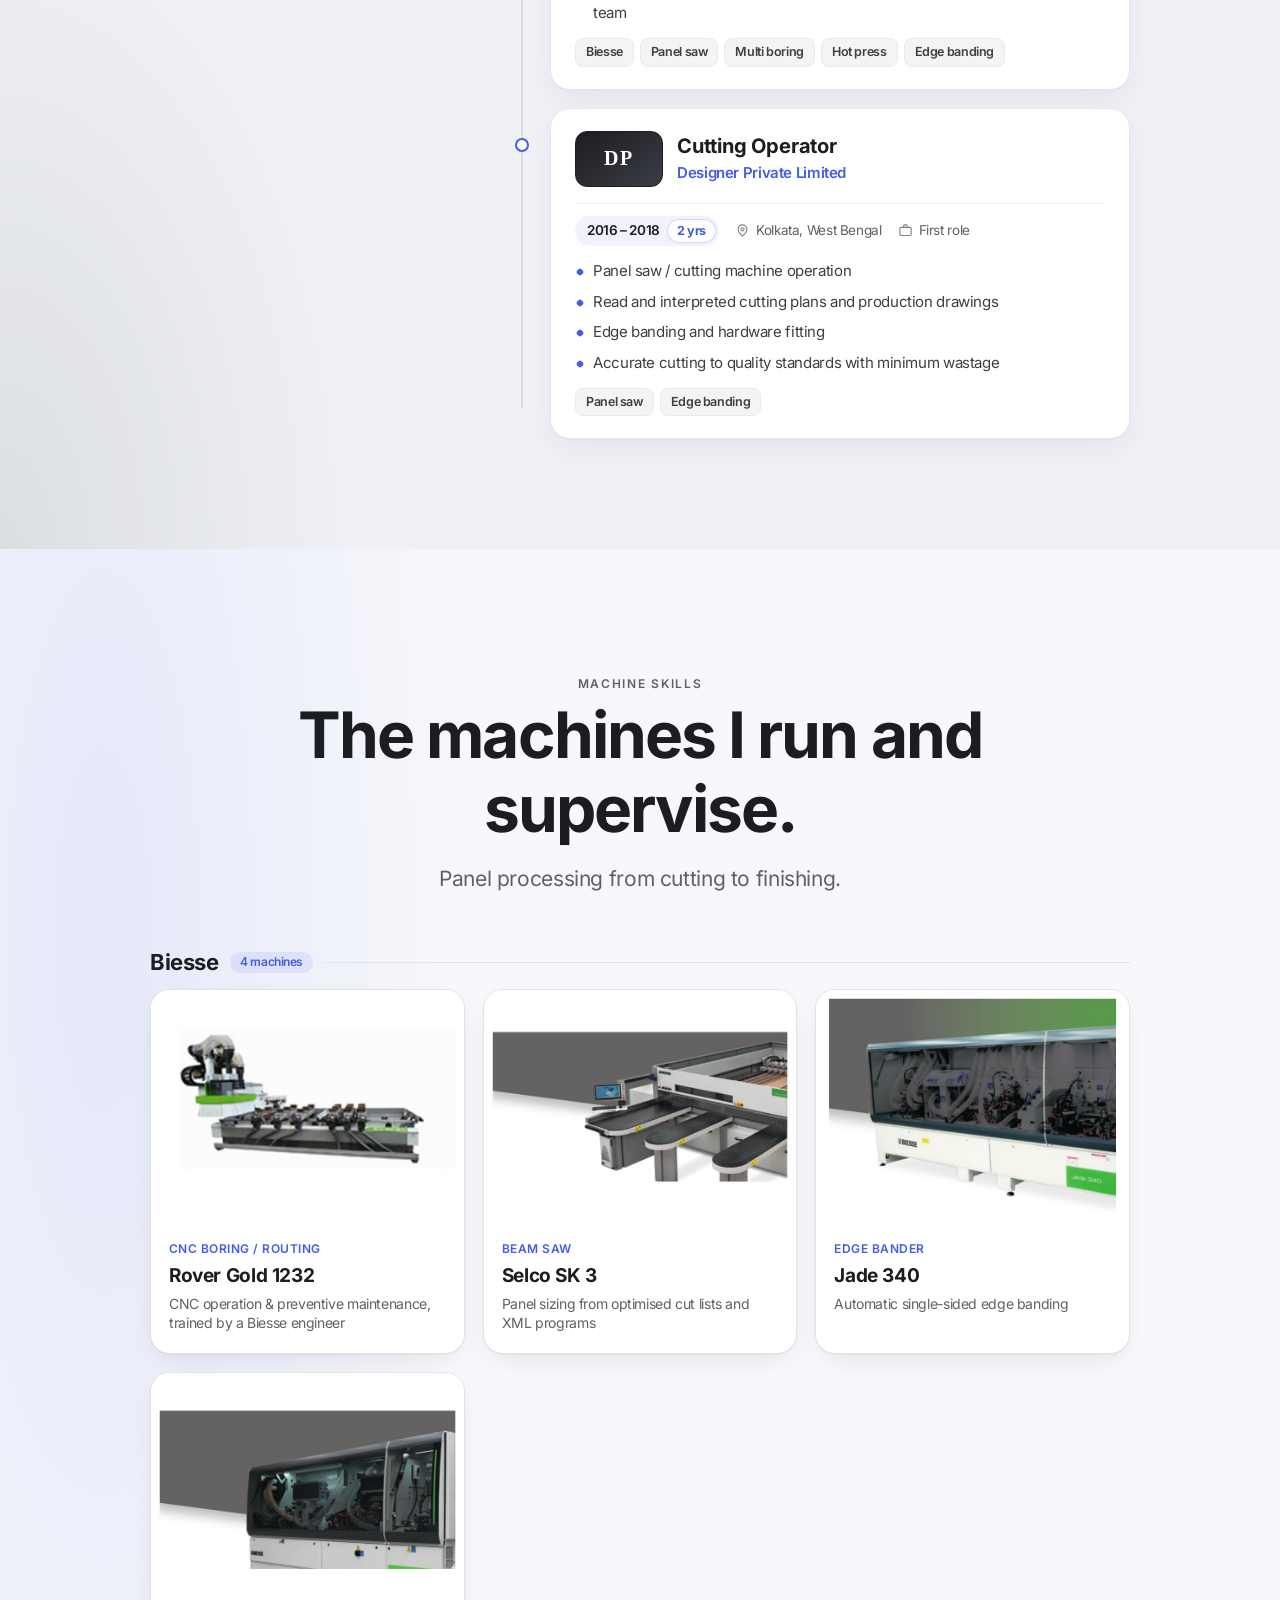
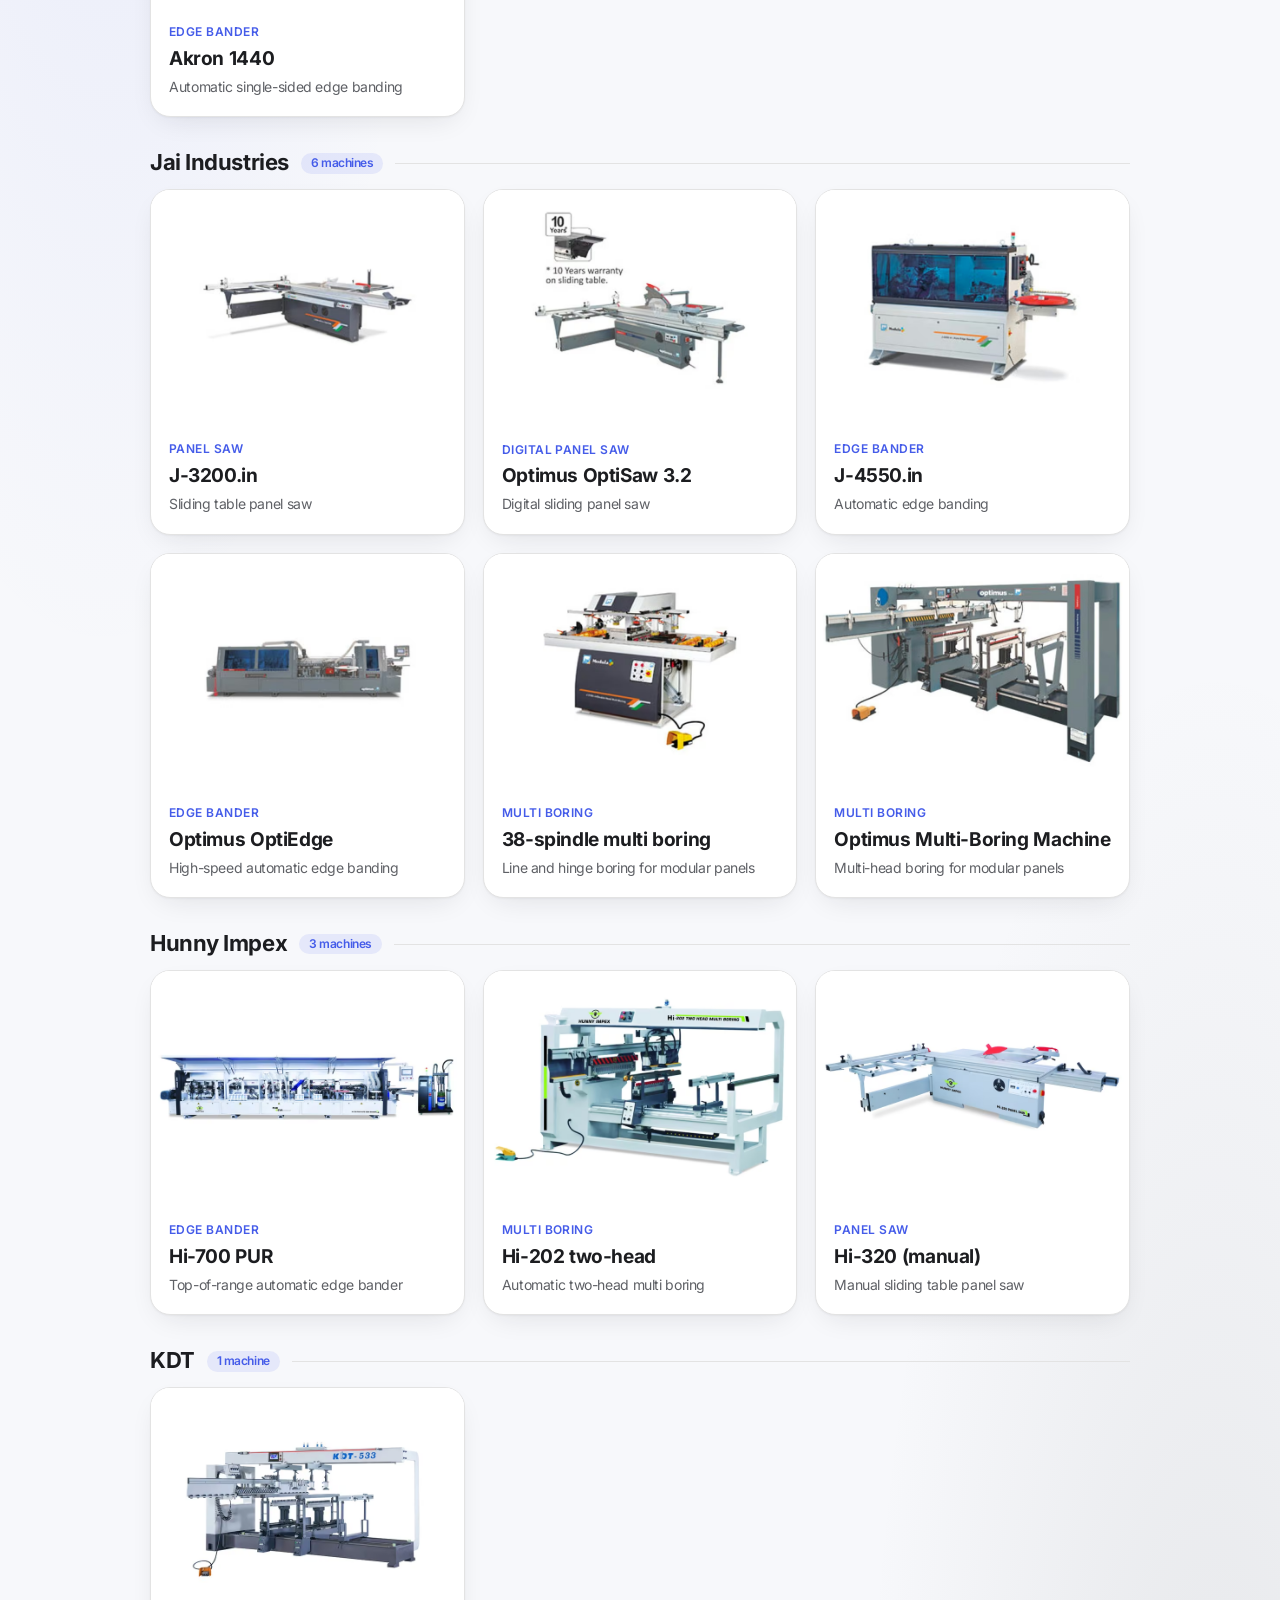
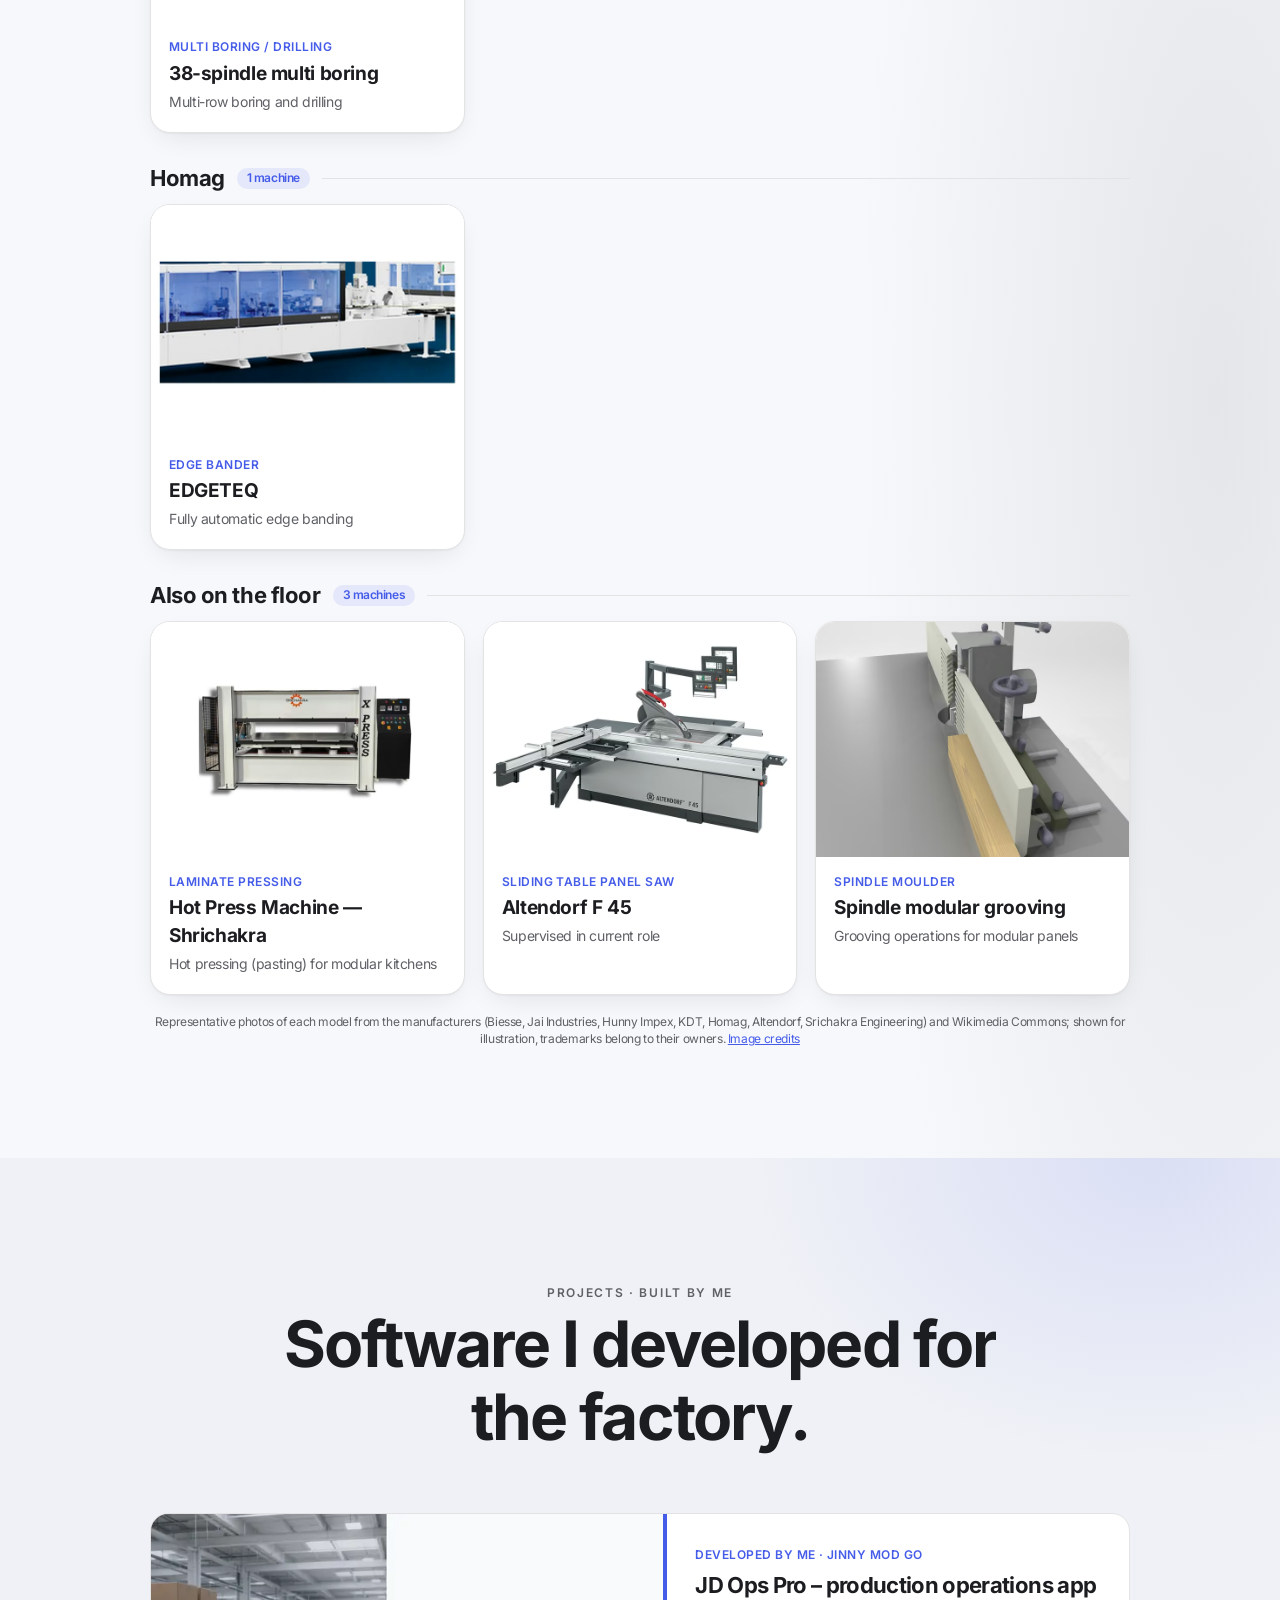
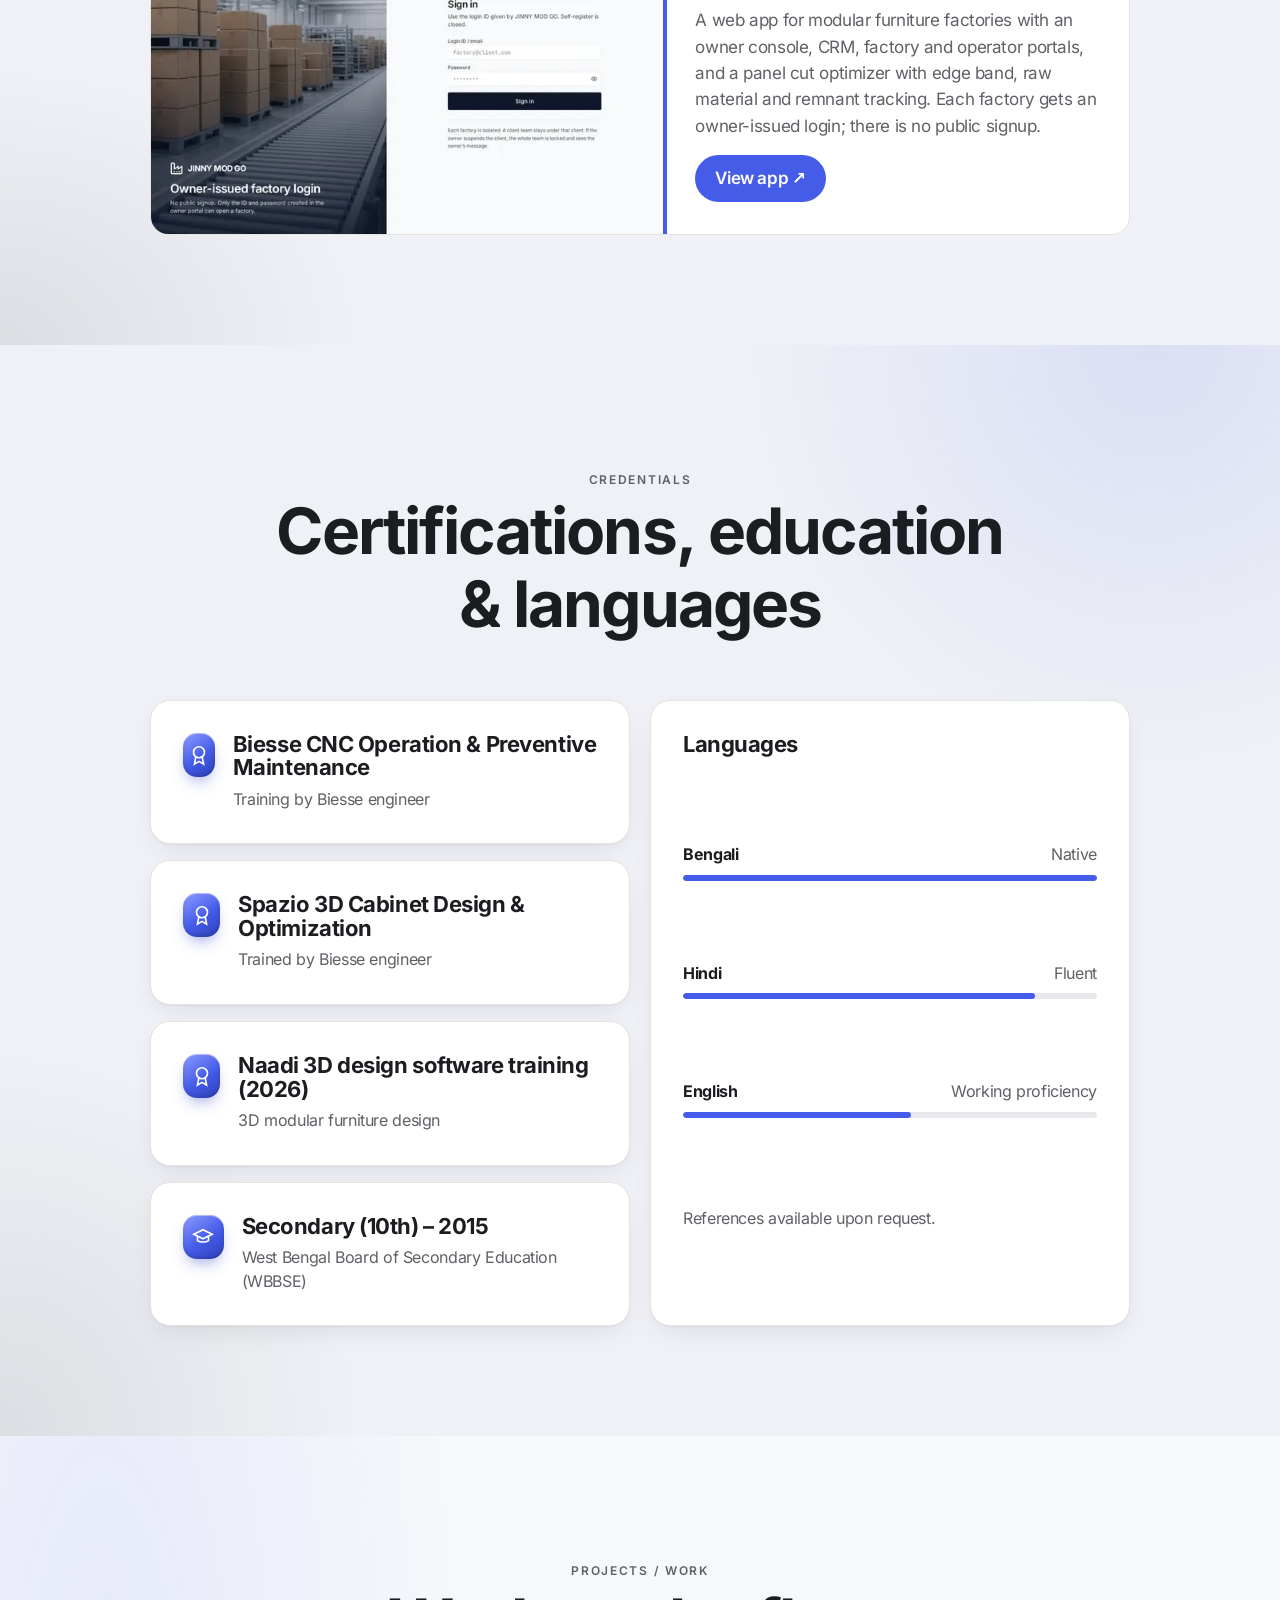
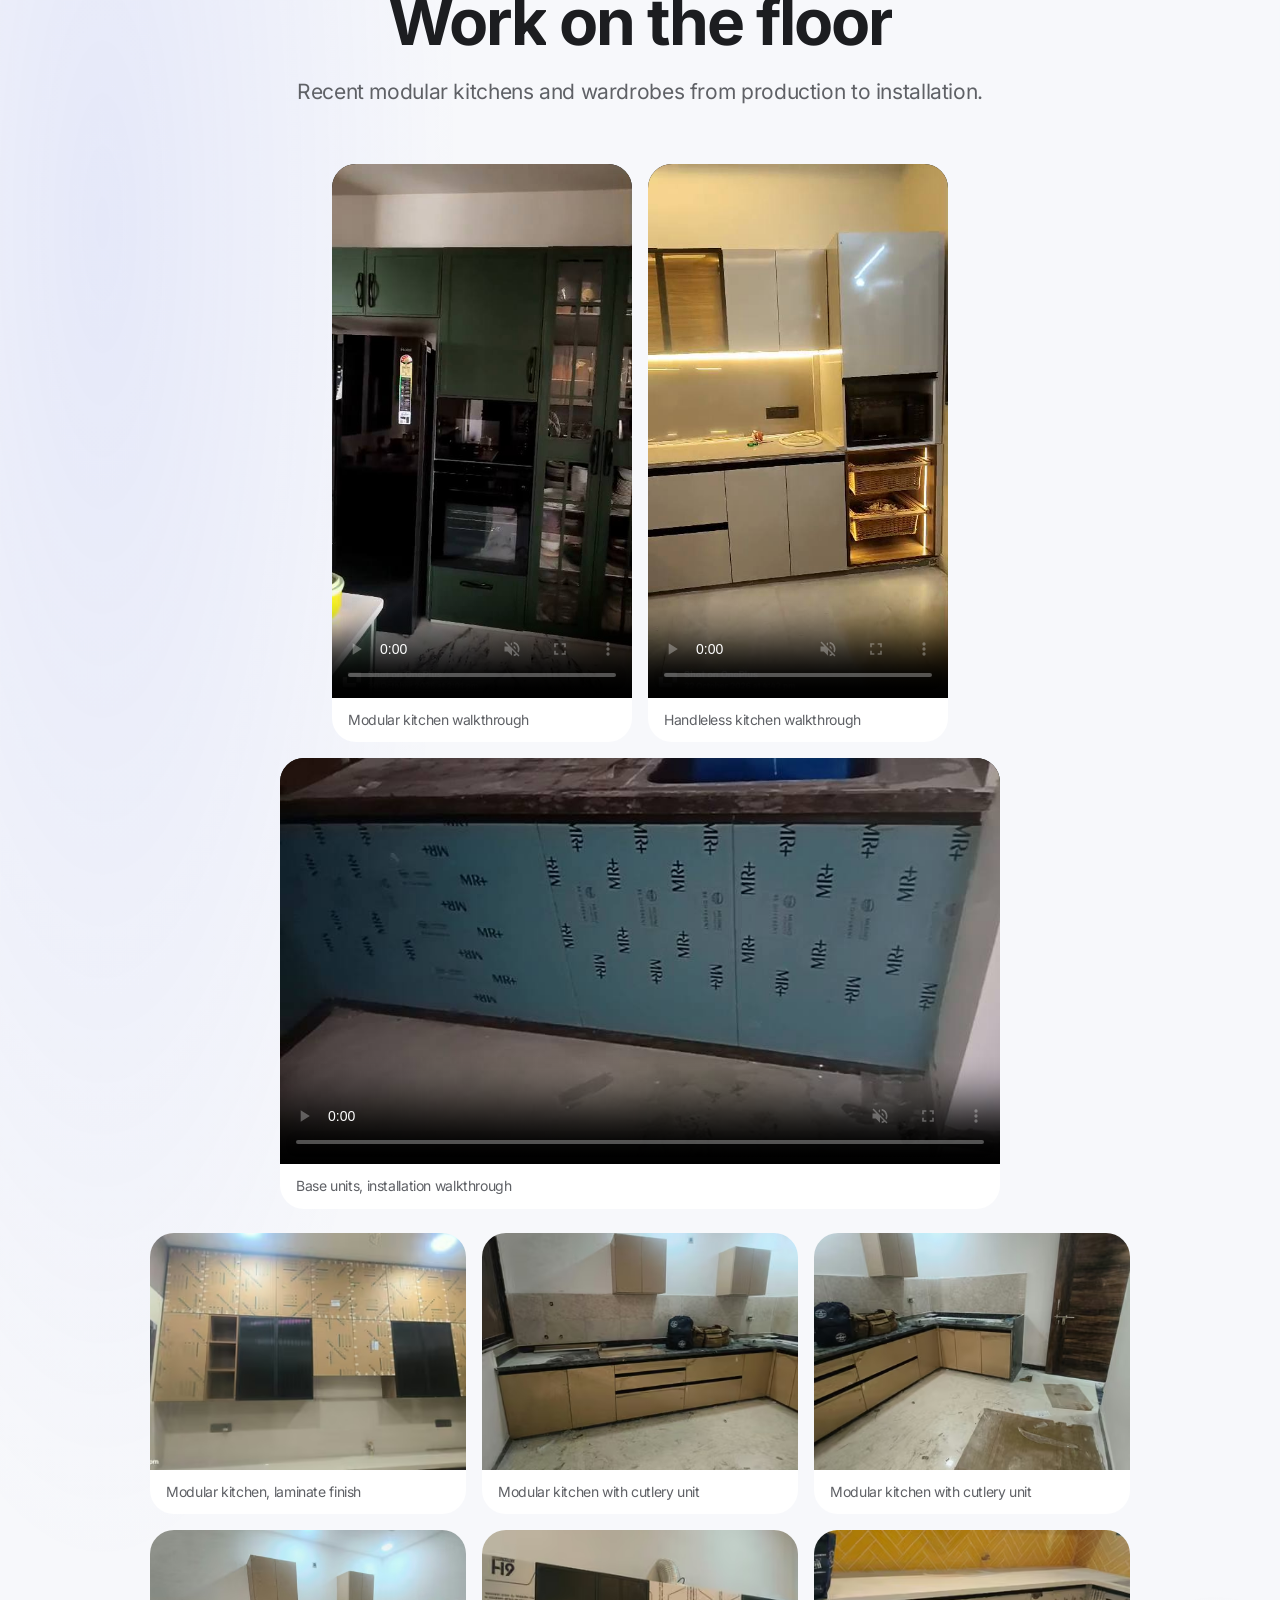
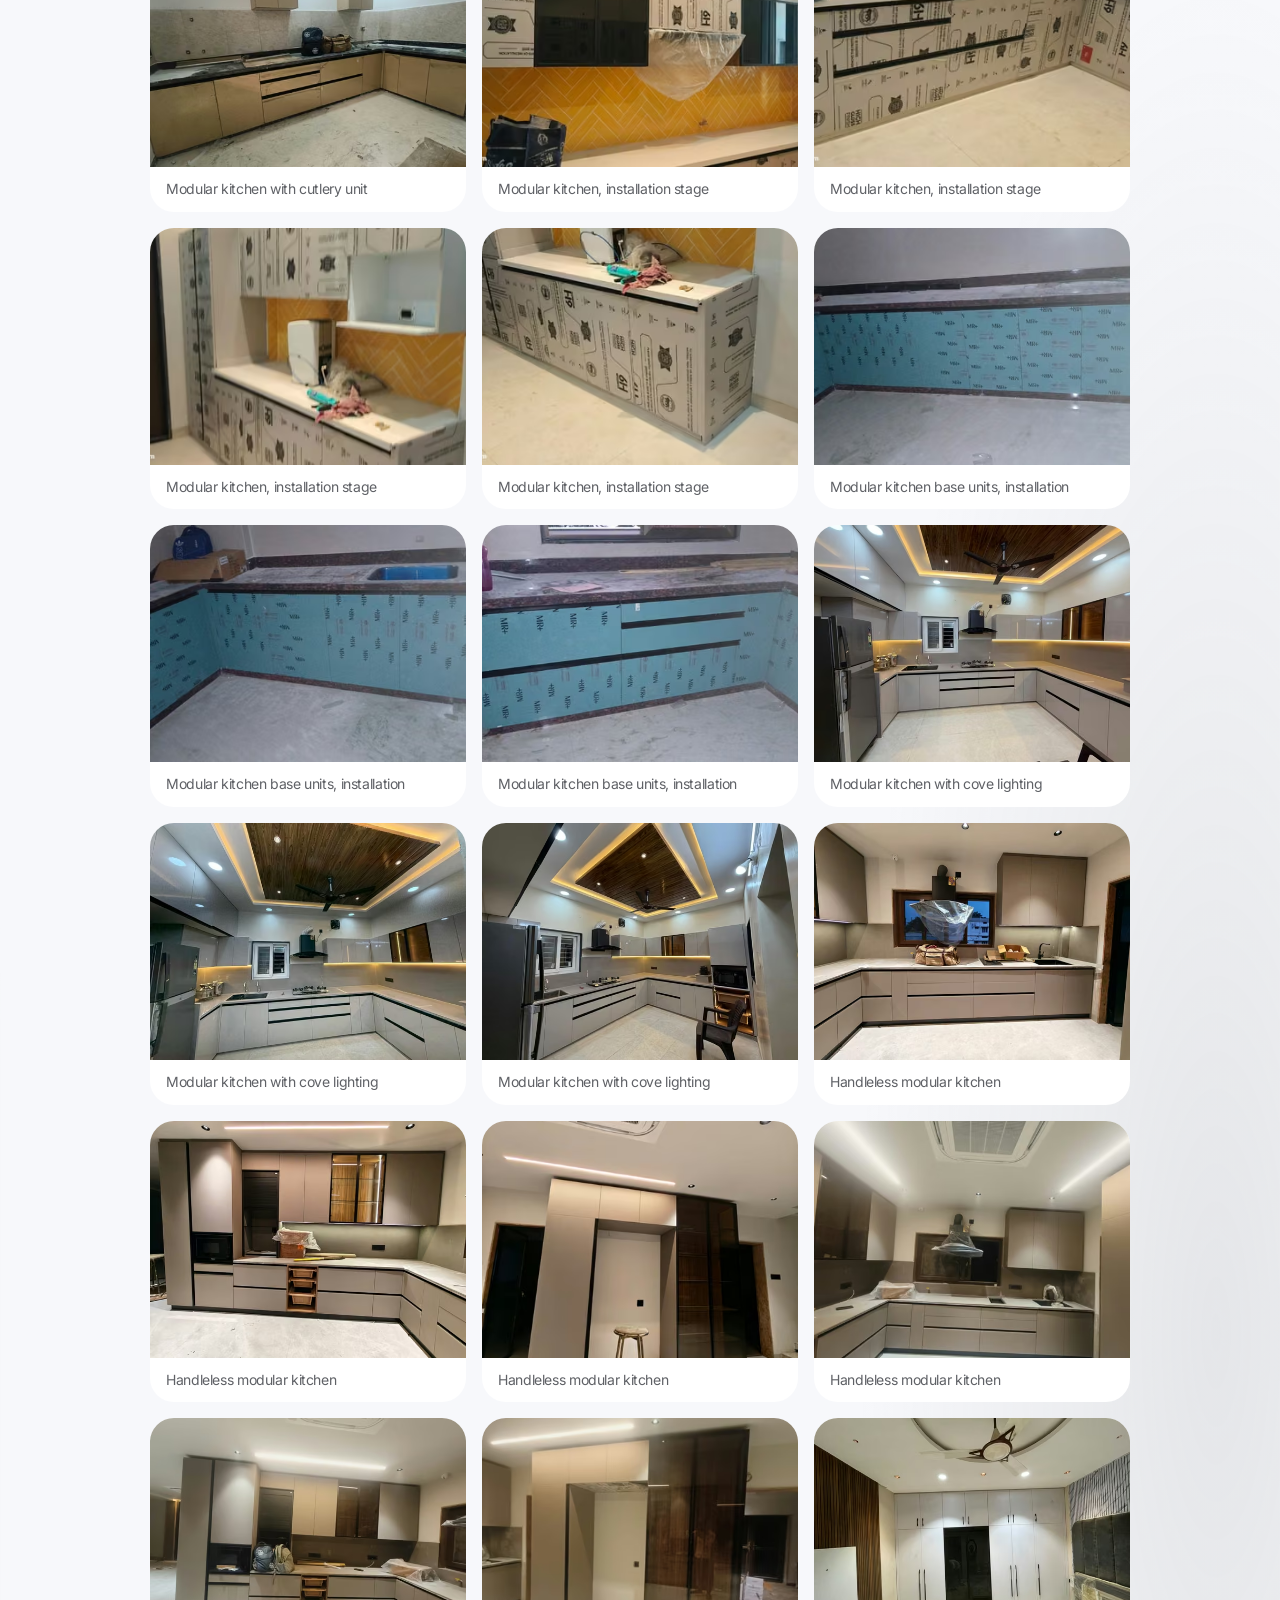
==== commit b8f0a0dd: "Add Projects section: JD Ops Pro (Jinny MOD Go) card, bot KB + #projects target" ====
--- a/index.html
+++ b/index.html
@@ -444,6 +444,11 @@
 <div class="mgrp"><h3 class="mgh"><span>Biesse</span><i>4 machines</i></h3><div class="mg"><figure class="mc" data-rv><picture><source type="image/avif" srcset="assets/img/mach/biesse-rover-gold.avif"><source type="image/webp" srcset="assets/img/mach/biesse-rover-gold.webp"><img src="assets/img/mach/biesse-rover-gold.jpg" alt="Biesse Rover Gold 1232 CNC machining centre" width="720" height="540" loading="lazy" decoding="async"></picture><figcaption><small>CNC boring / routing</small><b>Rover Gold 1232</b><span>CNC operation &amp; preventive maintenance, trained by a Biesse engineer</span></figcaption></figure><figure class="mc" data-rv><picture><source type="image/avif" srcset="assets/img/mach/biesse-selco-sk3.avif"><source type="image/webp" srcset="assets/img/mach/biesse-selco-sk3.webp"><img src="assets/img/mach/biesse-selco-sk3.jpg" alt="Biesse Selco SK 3 beam saw" width="720" height="540" loading="lazy" decoding="async"></picture><figcaption><small>Beam saw</small><b>Selco SK 3</b><span>Panel sizing from optimised cut lists and XML programs</span></figcaption></figure><figure class="mc" data-rv><picture><source type="image/avif" srcset="assets/img/mach/biesse-jade-340.avif"><source type="image/webp" srcset="assets/img/mach/biesse-jade-340.webp"><img src="assets/img/mach/biesse-jade-340.jpg" alt="Biesse Jade 340 edgebander" width="720" height="540" loading="lazy" decoding="async"></picture><figcaption><small>Edge bander</small><b>Jade 340</b><span>Automatic single-sided edge banding</span></figcaption></figure><figure class="mc" data-rv><picture><source type="image/avif" srcset="assets/img/mach/biesse-akron-1440.avif"><source type="image/webp" srcset="assets/img/mach/biesse-akron-1440.webp"><img src="assets/img/mach/biesse-akron-1440.jpg" alt="Biesse Akron 1440 edgebander" width="720" height="540" loading="lazy" decoding="async"></picture><figcaption><small>Edge bander</small><b>Akron 1440</b><span>Automatic single-sided edge banding</span></figcaption></figure></div></div><div class="mgrp"><h3 class="mgh"><span>Jai Industries</span><i>6 machines</i></h3><div class="mg"><figure class="mc" data-rv><picture><source type="image/avif" srcset="assets/img/mach/jai-j3200.avif"><source type="image/webp" srcset="assets/img/mach/jai-j3200.webp"><img src="assets/img/mach/jai-j3200.jpg" alt="Jai J-3200.in panel saw" width="720" height="540" loading="lazy" decoding="async"></picture><figcaption><small>Panel saw</small><b>J-3200.in</b><span>Sliding table panel saw</span></figcaption></figure><figure class="mc" data-rv><picture><source type="image/avif" srcset="assets/img/mach/jai-optisaw.avif"><source type="image/webp" srcset="assets/img/mach/jai-optisaw.webp"><img src="assets/img/mach/jai-optisaw.jpg" alt="Jai Optimus OptiSaw 3.2 panel saw" width="720" height="540" loading="lazy" decoding="async"></picture><figcaption><small>Digital panel saw</small><b>Optimus OptiSaw 3.2</b><span>Digital sliding panel saw</span></figcaption></figure><figure class="mc" data-rv><picture><source type="image/avif" srcset="assets/img/mach/jai-j4550.avif"><source type="image/webp" srcset="assets/img/mach/jai-j4550.webp"><img src="assets/img/mach/jai-j4550.jpg" alt="Jai J-4550.in auto edge bander" width="720" height="540" loading="lazy" decoding="async"></picture><figcaption><small>Edge bander</small><b>J-4550.in</b><span>Automatic edge banding</span></figcaption></figure><figure class="mc" data-rv><picture><source type="image/avif" srcset="assets/img/mach/jai-optiedge.avif"><source type="image/webp" srcset="assets/img/mach/jai-optiedge.webp"><img src="assets/img/mach/jai-optiedge.jpg" alt="Jai Optimus OptiEdge edge bander" width="720" height="540" loading="lazy" decoding="async"></picture><figcaption><small>Edge bander</small><b>Optimus OptiEdge</b><span>High-speed automatic edge banding</span></figcaption></figure><figure class="mc" data-rv><picture><source type="image/avif" srcset="assets/img/mach/jai-multi-boring.avif"><source type="image/webp" srcset="assets/img/mach/jai-multi-boring.webp"><img src="assets/img/mach/jai-multi-boring.jpg" alt="Jai Modula multi boring machine" width="720" height="540" loading="lazy" decoding="async"></picture><figcaption><small>Multi boring</small><b>38-spindle multi boring</b><span>Line and hinge boring for modular panels</span></figcaption></figure><figure class="mc" data-rv><picture><source type="image/avif" srcset="assets/img/mach/jai-optimus-multi-boring.avif"><source type="image/webp" srcset="assets/img/mach/jai-optimus-multi-boring.webp"><img src="assets/img/mach/jai-optimus-multi-boring.jpg" alt="Jai Optimus multi-boring machine" width="720" height="540" loading="lazy" decoding="async"></picture><figcaption><small>Multi boring</small><b>Optimus Multi-Boring Machine</b><span>Multi-head boring for modular panels</span></figcaption></figure></div></div><div class="mgrp"><h3 class="mgh"><span>Hunny Impex</span><i>3 machines</i></h3><div class="mg"><figure class="mc" data-rv><picture><source type="image/avif" srcset="assets/img/mach/hunny-hi700.avif"><source type="image/webp" srcset="assets/img/mach/hunny-hi700.webp"><img src="assets/img/mach/hunny-hi700.jpg" alt="Hunny Impex Hi-700 PUR auto edge bander" width="720" height="540" loading="lazy" decoding="async"></picture><figcaption><small>Edge bander</small><b>Hi-700 PUR</b><span>Top-of-range automatic edge bander</span></figcaption></figure><figure class="mc" data-rv><picture><source type="image/avif" srcset="assets/img/mach/hunny-hi202.avif"><source type="image/webp" srcset="assets/img/mach/hunny-hi202.webp"><img src="assets/img/mach/hunny-hi202.jpg" alt="Hunny Impex Hi-202 two-head multi boring" width="720" height="540" loading="lazy" decoding="async"></picture><figcaption><small>Multi boring</small><b>Hi-202 two-head</b><span>Automatic two-head multi boring</span></figcaption></figure><figure class="mc" data-rv><picture><source type="image/avif" srcset="assets/img/mach/hunny-hi320.avif"><source type="image/webp" srcset="assets/img/mach/hunny-hi320.webp"><img src="assets/img/mach/hunny-hi320.jpg" alt="Hunny Impex Hi-320 panel saw" width="720" height="540" loading="lazy" decoding="async"></picture><figcaption><small>Panel saw</small><b>Hi-320 (manual)</b><span>Manual sliding table panel saw</span></figcaption></figure></div></div><div class="mgrp"><h3 class="mgh"><span>KDT</span><i>1 machine</i></h3><div class="mg"><figure class="mc" data-rv><picture><source type="image/avif" srcset="assets/img/mach/kdt-533.avif"><source type="image/webp" srcset="assets/img/mach/kdt-533.webp"><img src="assets/img/mach/kdt-533.jpg" alt="KDT multi boring machine" width="720" height="540" loading="lazy" decoding="async"></picture><figcaption><small>Multi boring / drilling</small><b>38-spindle multi boring</b><span>Multi-row boring and drilling</span></figcaption></figure></div></div><div class="mgrp"><h3 class="mgh"><span>Homag</span><i>1 machine</i></h3><div class="mg"><figure class="mc" data-rv><picture><source type="image/avif" srcset="assets/img/mach/homag-edgeteq-s500.avif"><source type="image/webp" srcset="assets/img/mach/homag-edgeteq-s500.webp"><img src="assets/img/mach/homag-edgeteq-s500.jpg" alt="Homag EDGETEQ edge bander" width="720" height="540" loading="lazy" decoding="async"></picture><figcaption><small>Edge bander</small><b>EDGETEQ</b><span>Fully automatic edge banding</span></figcaption></figure></div></div><div class="mgrp"><h3 class="mgh"><span>Also on the floor</span><i>3 machines</i></h3><div class="mg"><figure class="mc" data-rv><picture><source type="image/avif" srcset="assets/img/mach/srichakra-hot-press.avif"><source type="image/webp" srcset="assets/img/mach/srichakra-hot-press.webp"><img src="assets/img/mach/srichakra-hot-press.jpg" alt="Srichakra hydraulic hot press" width="720" height="540" loading="lazy" decoding="async"></picture><figcaption><small>Laminate pressing</small><b>Hot Press Machine — Shrichakra</b><span>Hot pressing (pasting) for modular kitchens</span></figcaption></figure><figure class="mc" data-rv><picture><source type="image/avif" srcset="assets/img/mach/altendorf-f45.avif"><source type="image/webp" srcset="assets/img/mach/altendorf-f45.webp"><img src="assets/img/mach/altendorf-f45.jpg" alt="Altendorf F 45 sliding table panel saw" width="720" height="540" loading="lazy" decoding="async"></picture><figcaption><small>Sliding table panel saw</small><b>Altendorf F 45</b><span>Supervised in current role</span></figcaption></figure><figure class="mc" data-rv><picture><source type="image/avif" srcset="assets/img/mach/spindle.avif"><source type="image/webp" srcset="assets/img/mach/spindle.webp"><img src="assets/img/mach/spindle.jpg" alt="Spindle modular grooving" width="720" height="540" loading="lazy" decoding="async"></picture><figcaption><small>Spindle moulder</small><b>Spindle modular grooving</b><span>Grooving operations for modular panels</span></figcaption></figure></div></div><p class="cr">Representative photos of each model from the manufacturers (Biesse, Jai Industries, Hunny Impex, KDT, Homag, Altendorf, Srichakra Engineering) and Wikimedia Commons; shown for illustration, trademarks belong to their owners. <a href="CREDITS.md">Image credits</a></p>
 </div></section>
 
+<section class="alt" id="projects"><div class="wrap">
+<style>.pj{display:grid;grid-template-columns:minmax(0,1.1fr) minmax(0,1fr);gap:0;background:#fff;border:1px solid var(--ln);border-radius:18px;overflow:hidden;max-width:980px;margin:28px auto 0}.pj picture,.pj img{display:block;width:100%;height:100%;object-fit:cover;aspect-ratio:16/10;background:#eef3fb}.pjb{padding:28px;display:flex;flex-direction:column;justify-content:center;gap:10px;border-left:4px solid var(--bl)}.pjb small{color:var(--bl);font-weight:600;letter-spacing:.04em;text-transform:uppercase;font-size:12px}.pjb h3{margin:0;font-size:22px;color:var(--tx)}.pjb p{margin:0;color:var(--mu);line-height:1.55}.pjbtn{align-self:flex-start;margin-top:6px;display:inline-block;background:var(--bl);color:#fff!important;padding:11px 20px;border-radius:999px;font-weight:600;text-decoration:none}.pjbtn:hover{background:#005bb5}@media(max-width:760px){.pj{grid-template-columns:1fr}.pjb{border-left:0;border-top:4px solid var(--bl);padding:20px}}</style>
+<div class="sh"><p class="eyebrow">Projects · Built by me</p><h2>Software I developed for the factory.</h2></div>
+<article class="pj"><picture><img src="assets/img/jdopspro.webp" width="640" height="400" alt="JINNY MOD GO factory login screen" loading="lazy" decoding="async"></picture><div class="pjb"><small>Developed by me · Jinny MOD Go</small><h3>JD Ops Pro – production operations app</h3><p>A web app for modular furniture factories with an owner console, CRM, factory and operator portals, and a panel cut optimizer with edge band, raw material and remnant tracking. Each factory gets an owner-issued login; there is no public signup.</p><a class="pjbtn" href="https://jdopspro.pages.dev" target="_blank" rel="noopener">View app ↗</a></div></article>
+</div></section>
 <section class="alt" id="credentials"><div class="wrap">
 <div class="sh" data-rv><p class="eyebrow">Credentials</p><h2>Certifications, education & languages</h2></div>
 <div class="two">
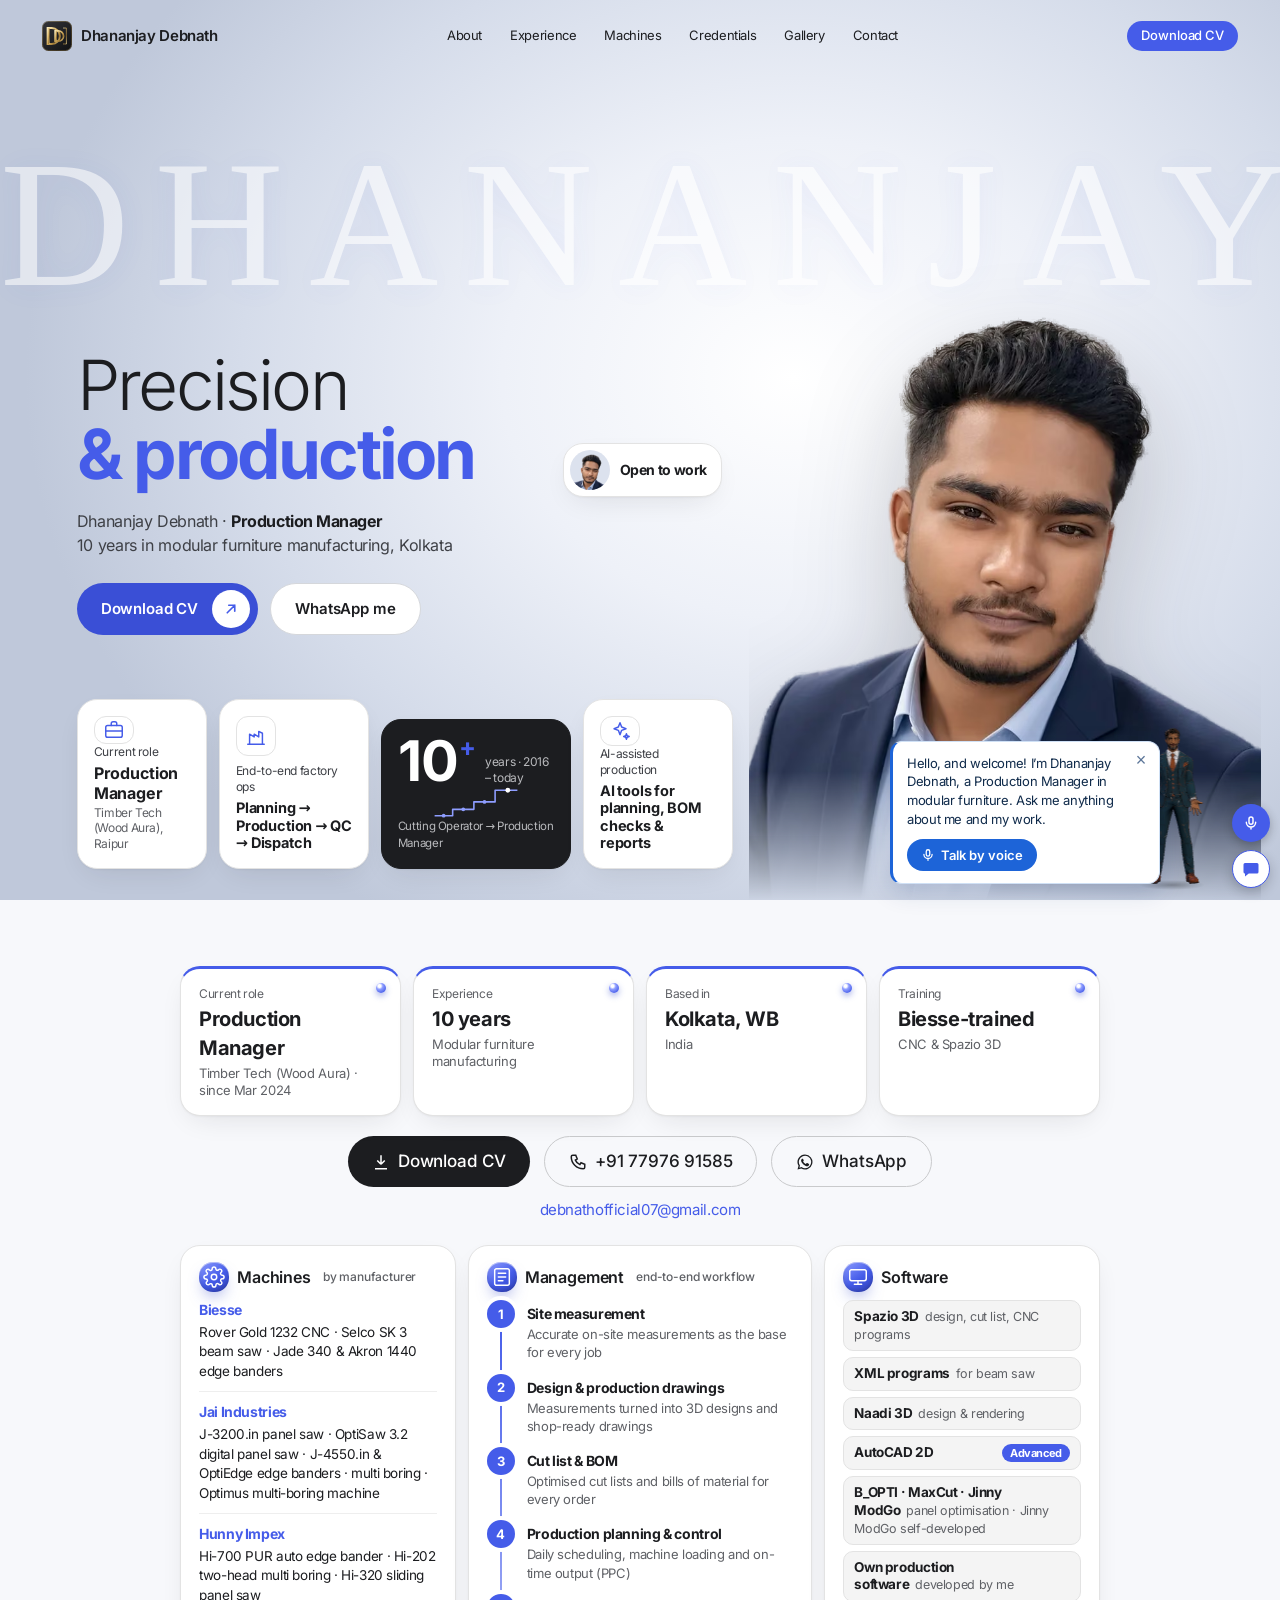
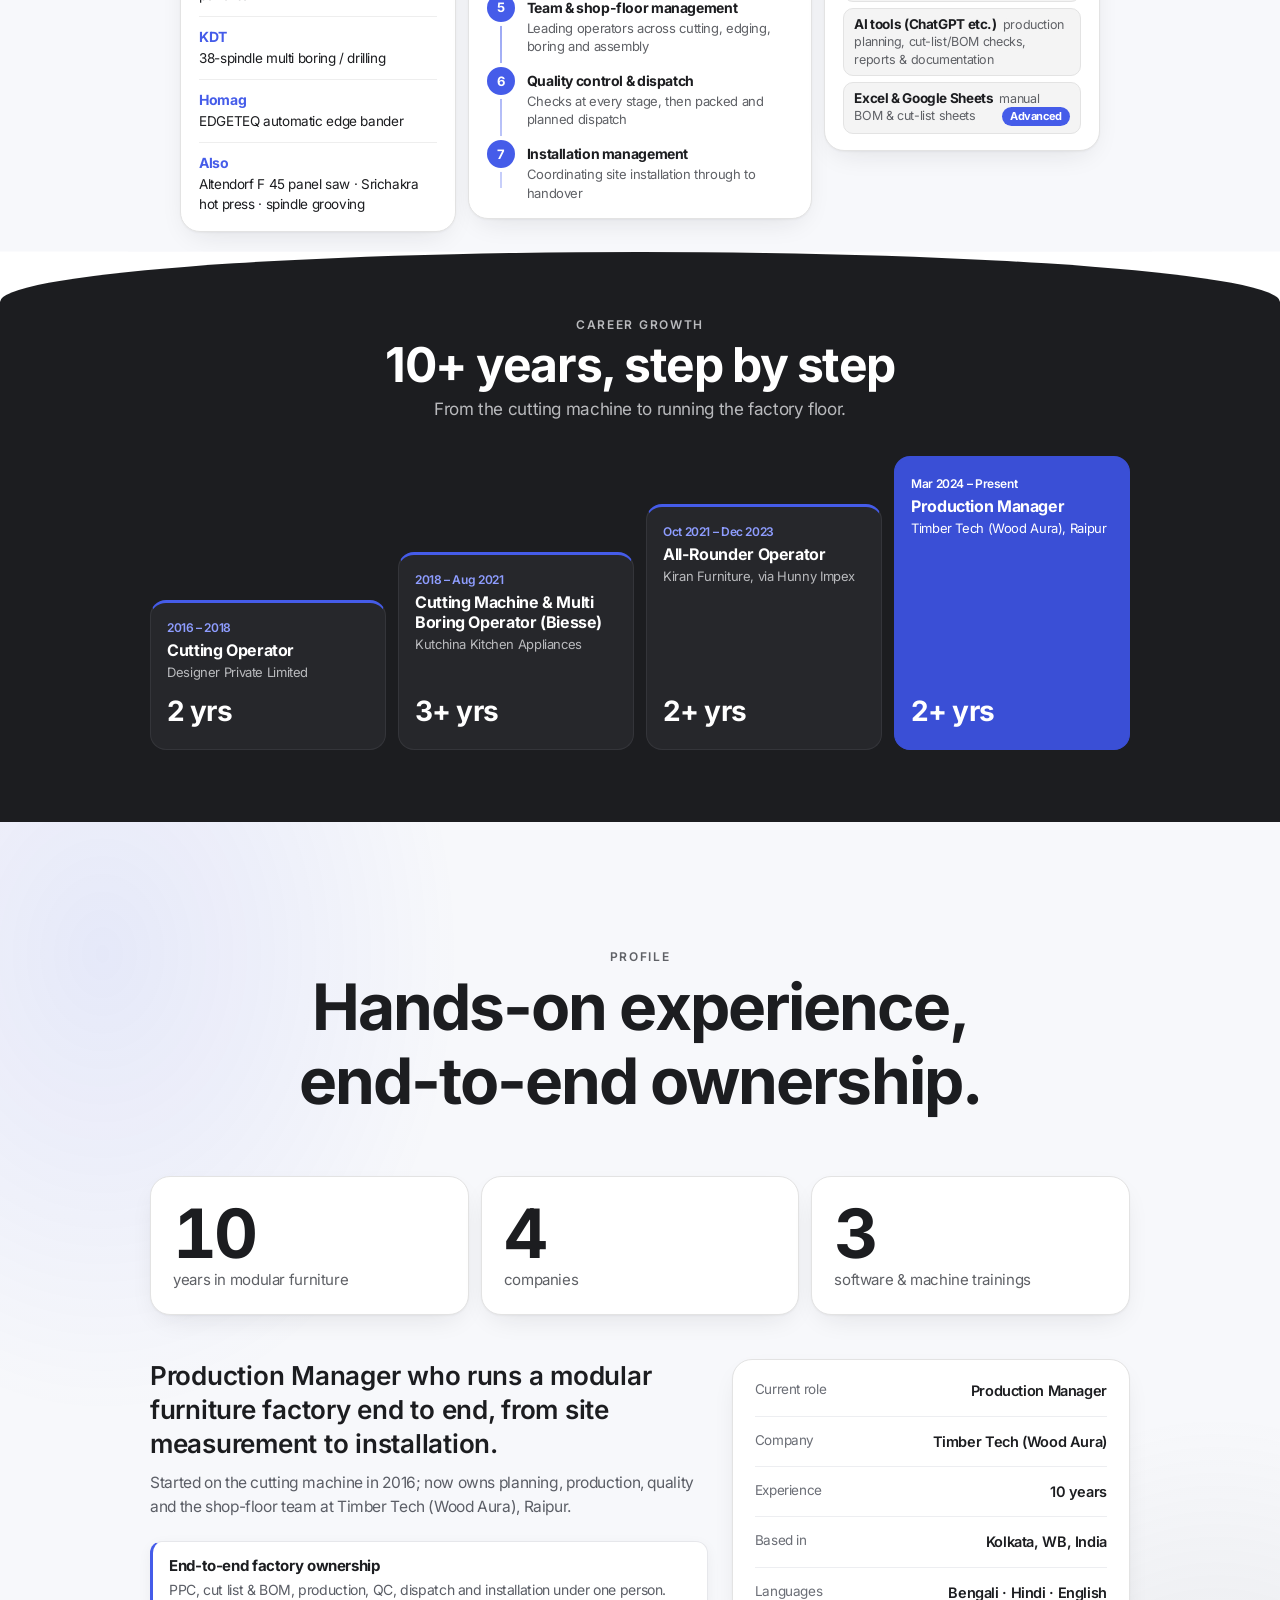
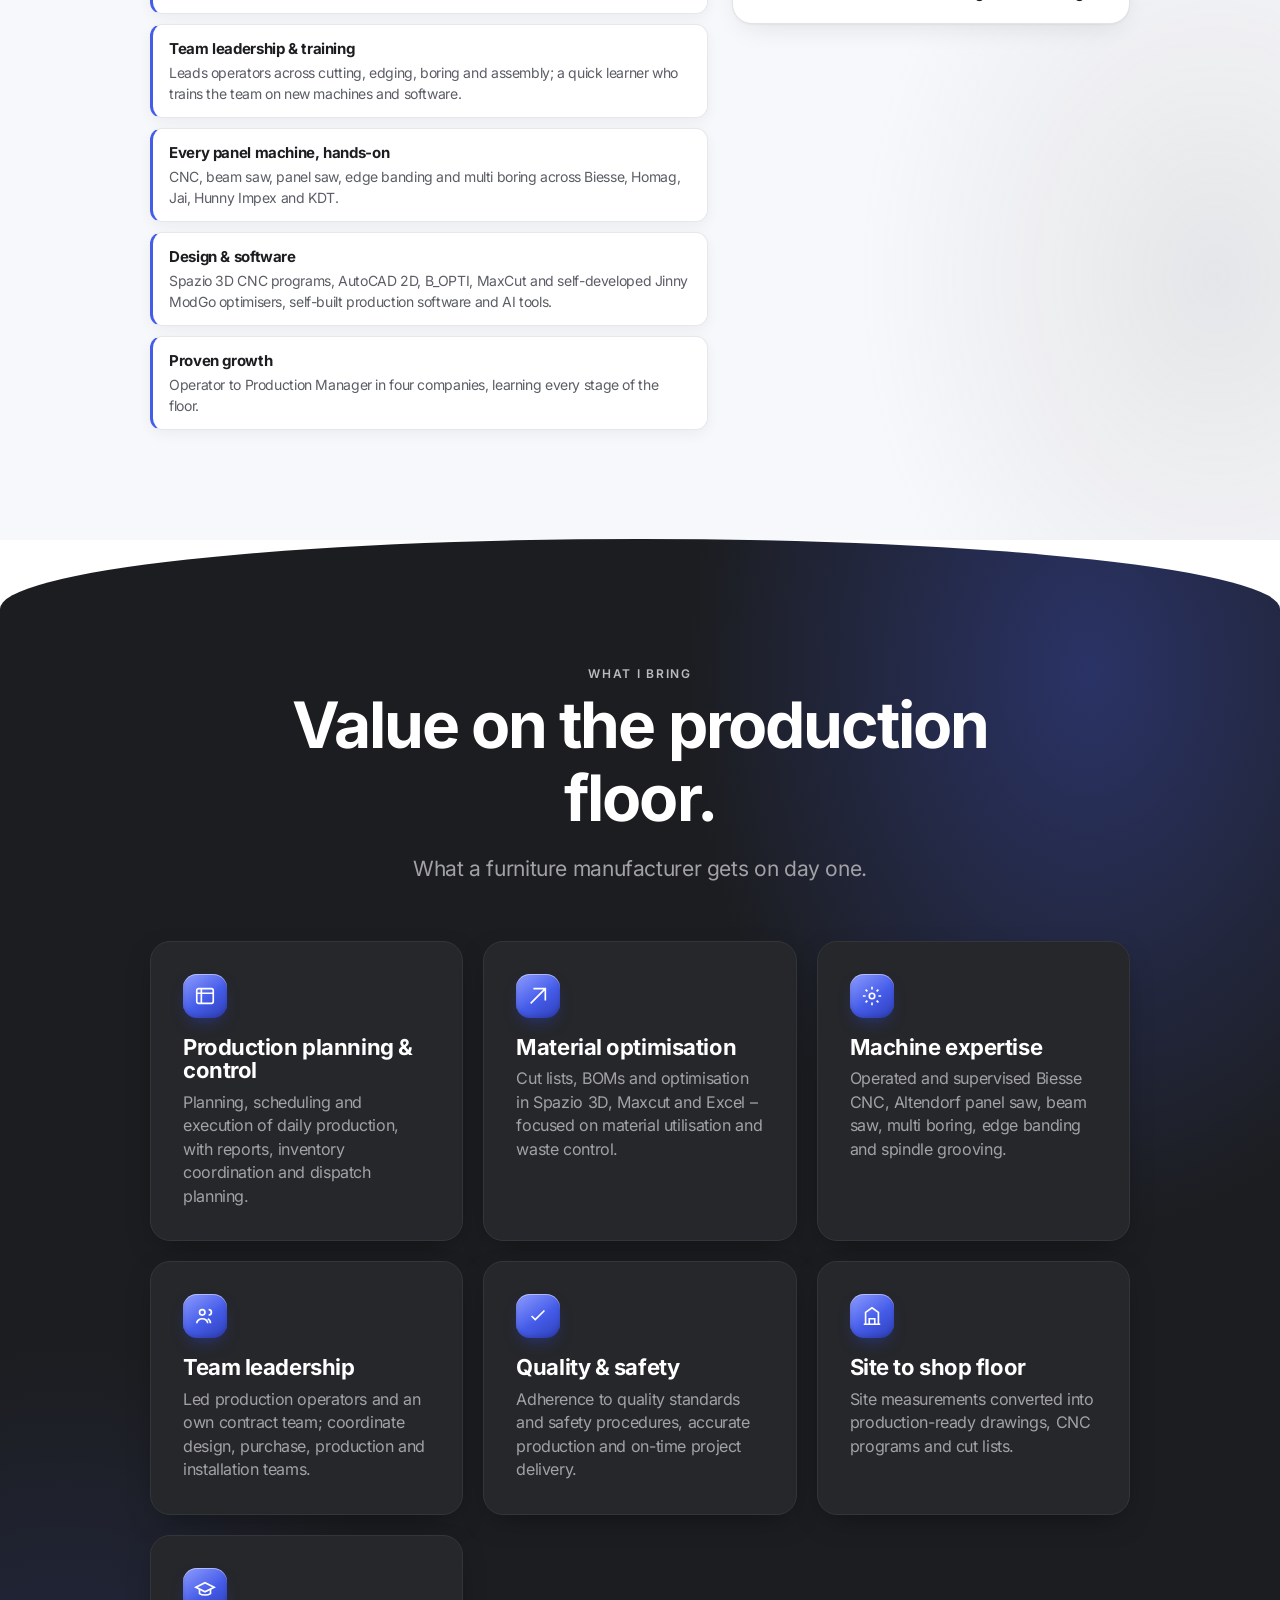
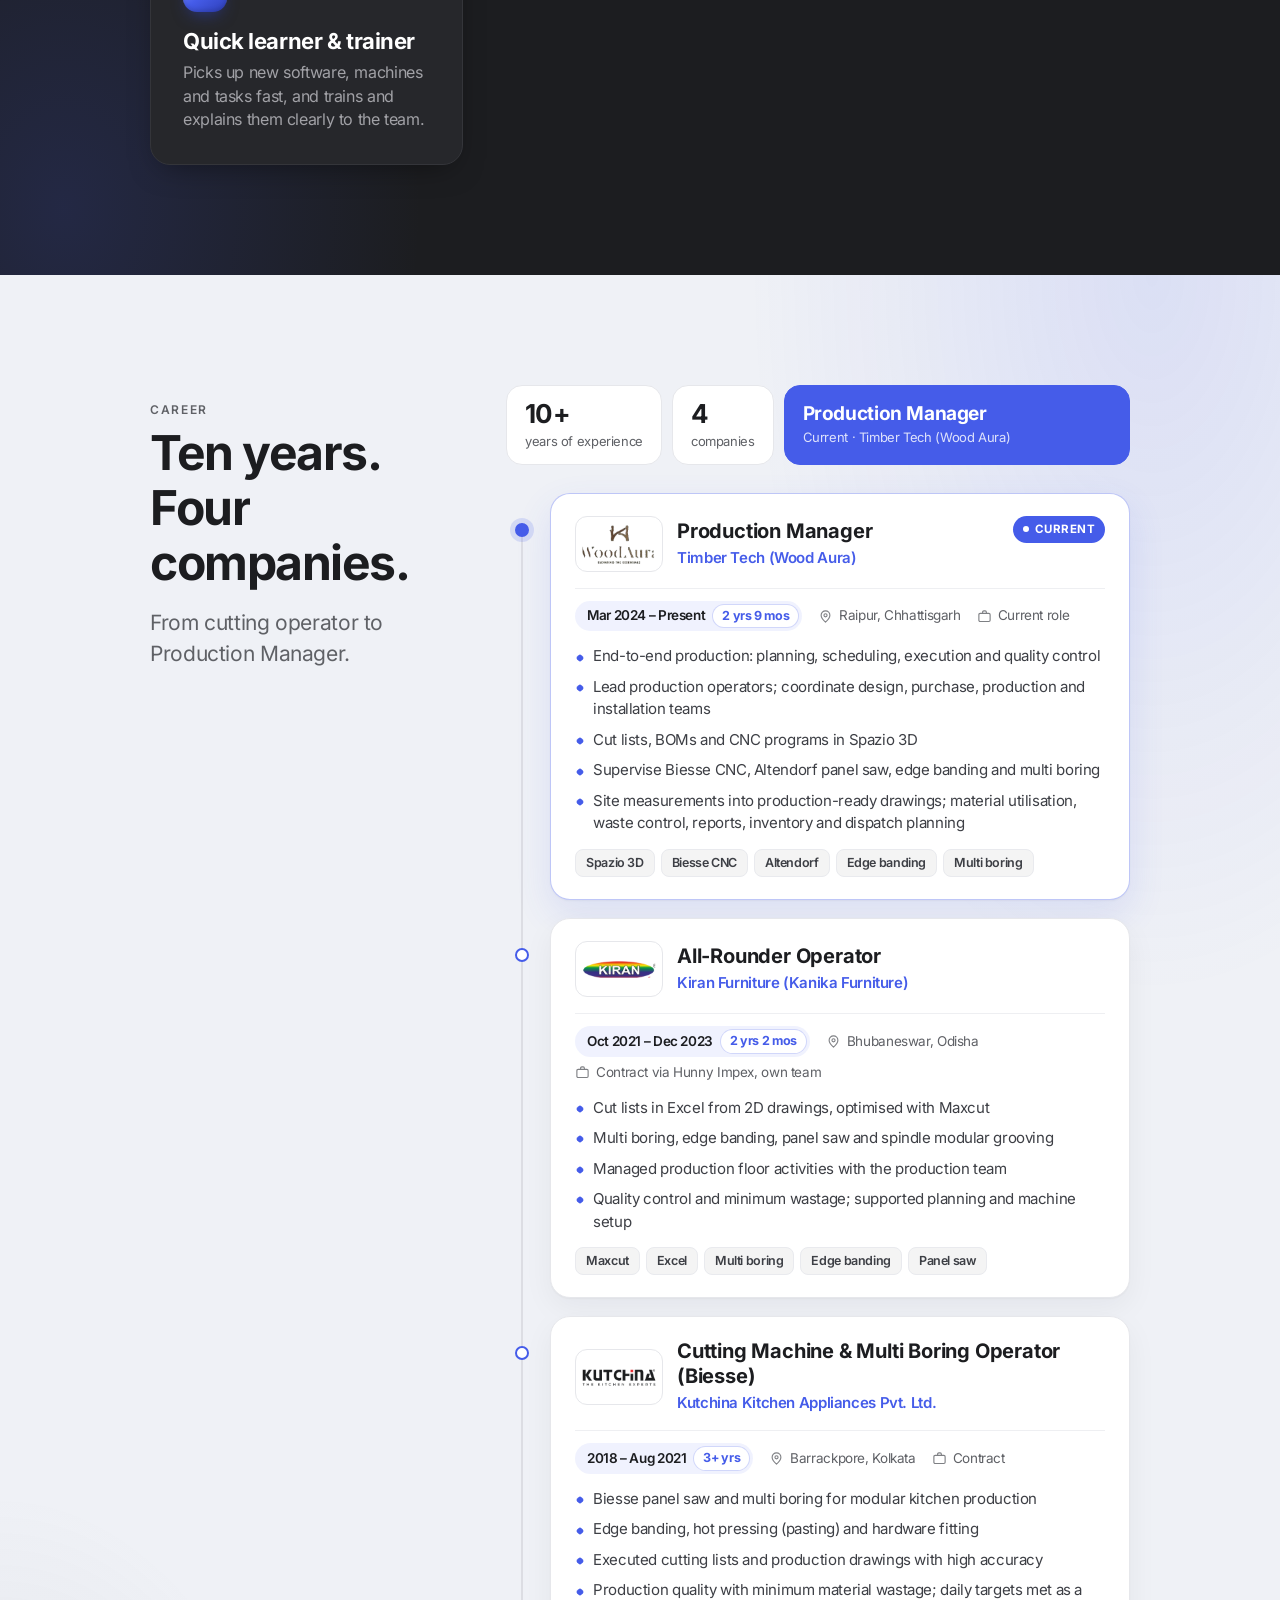
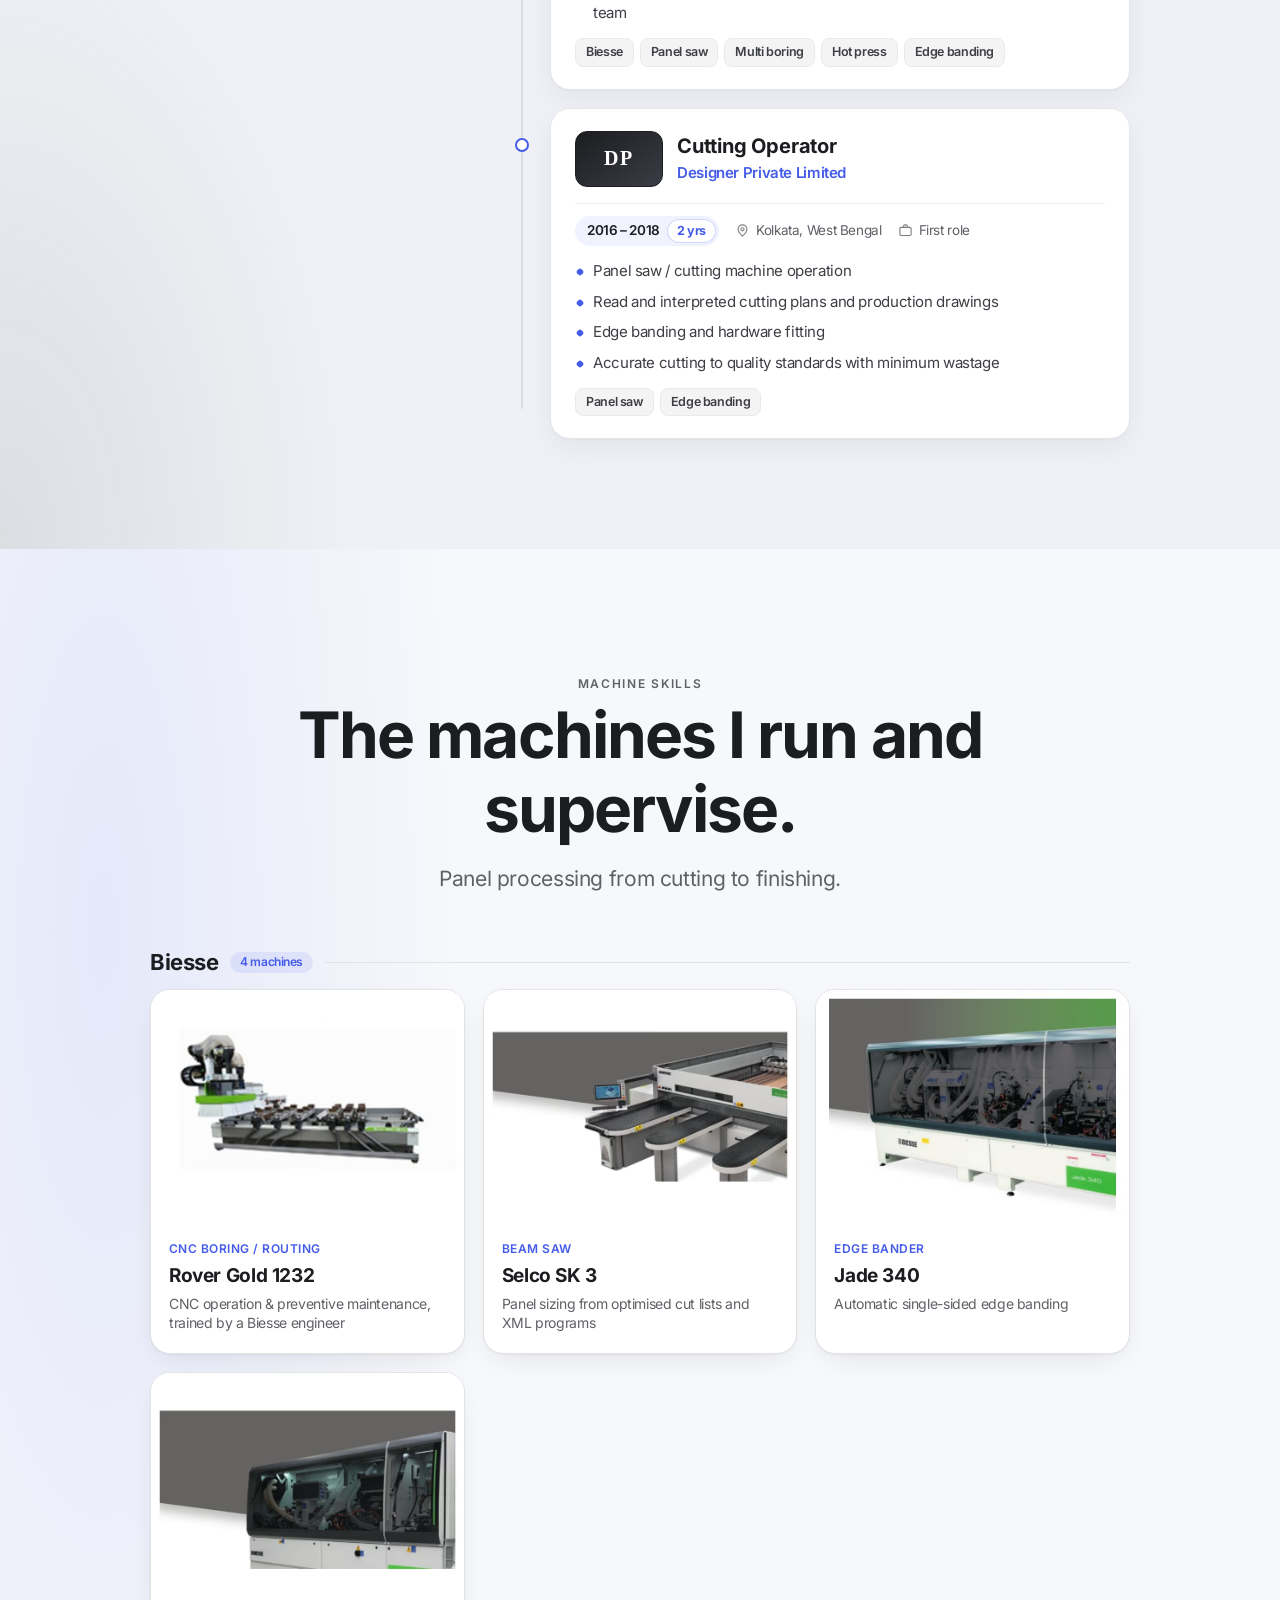
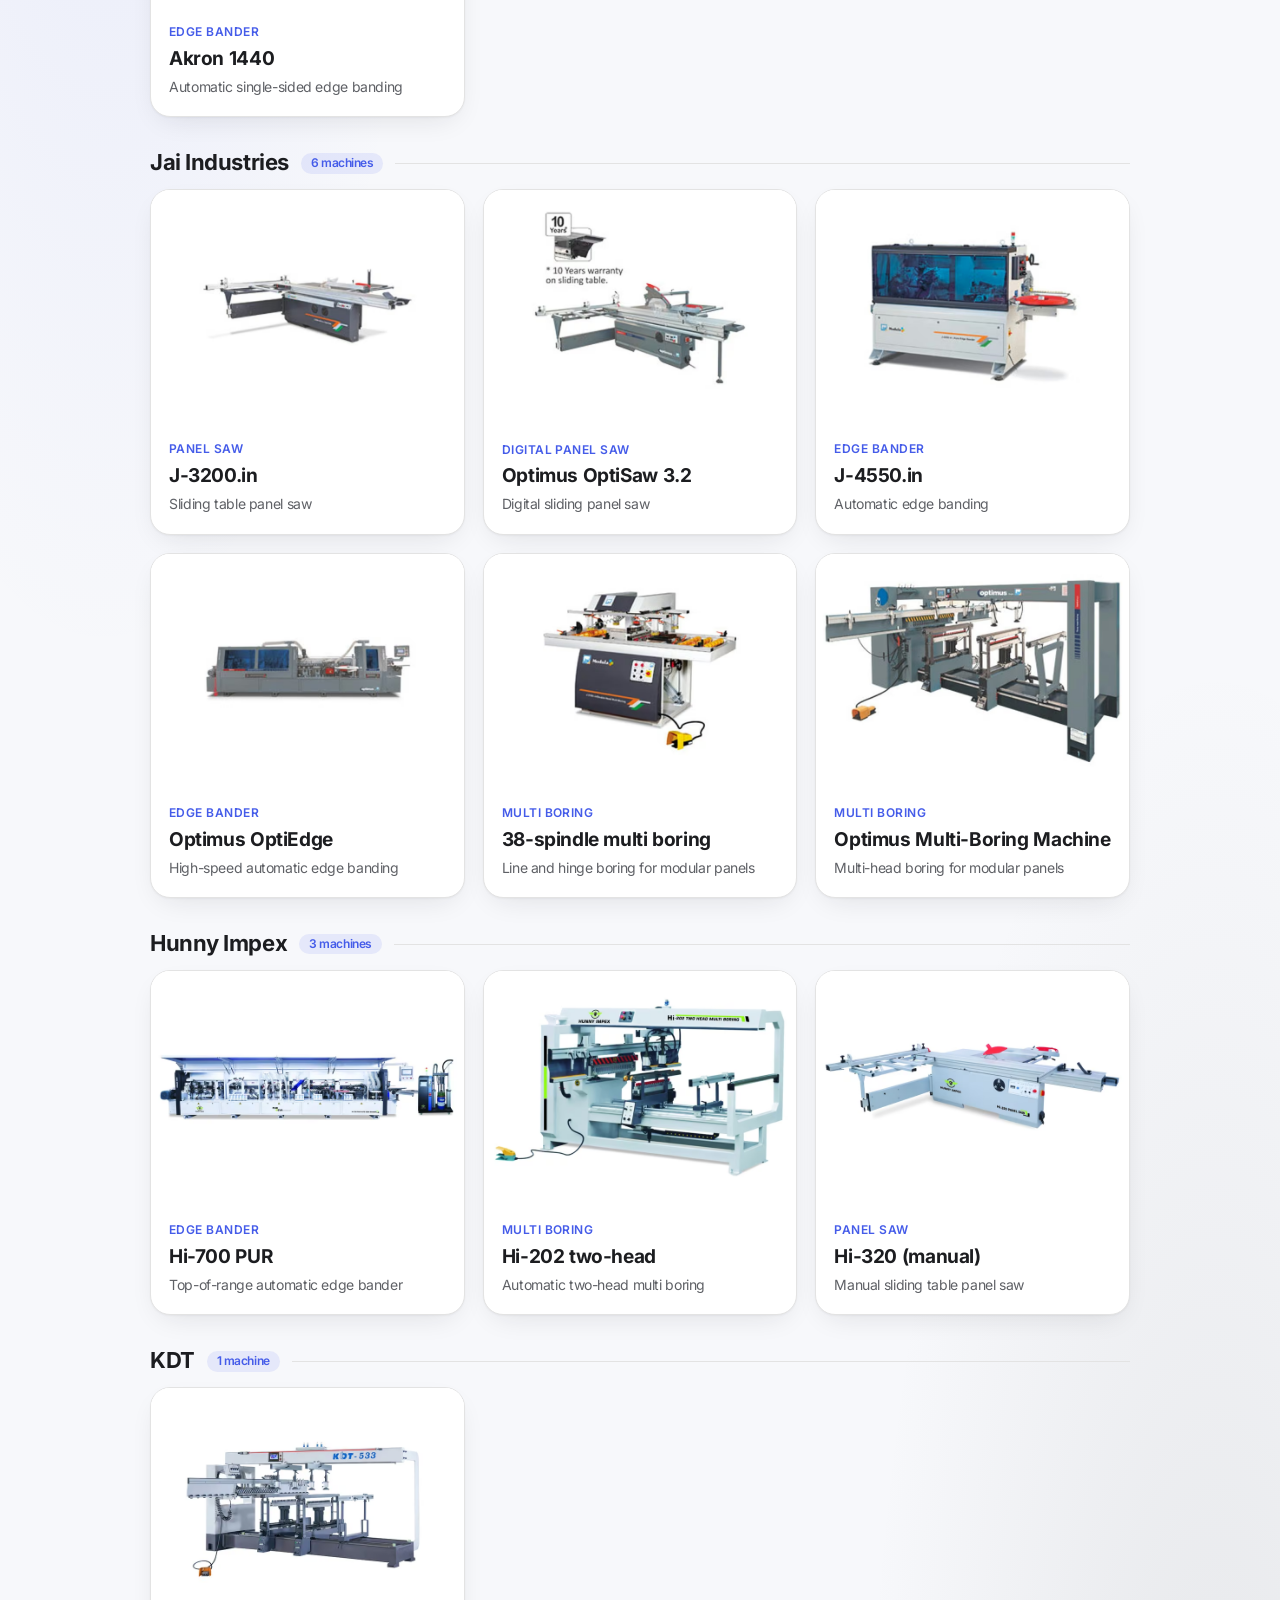
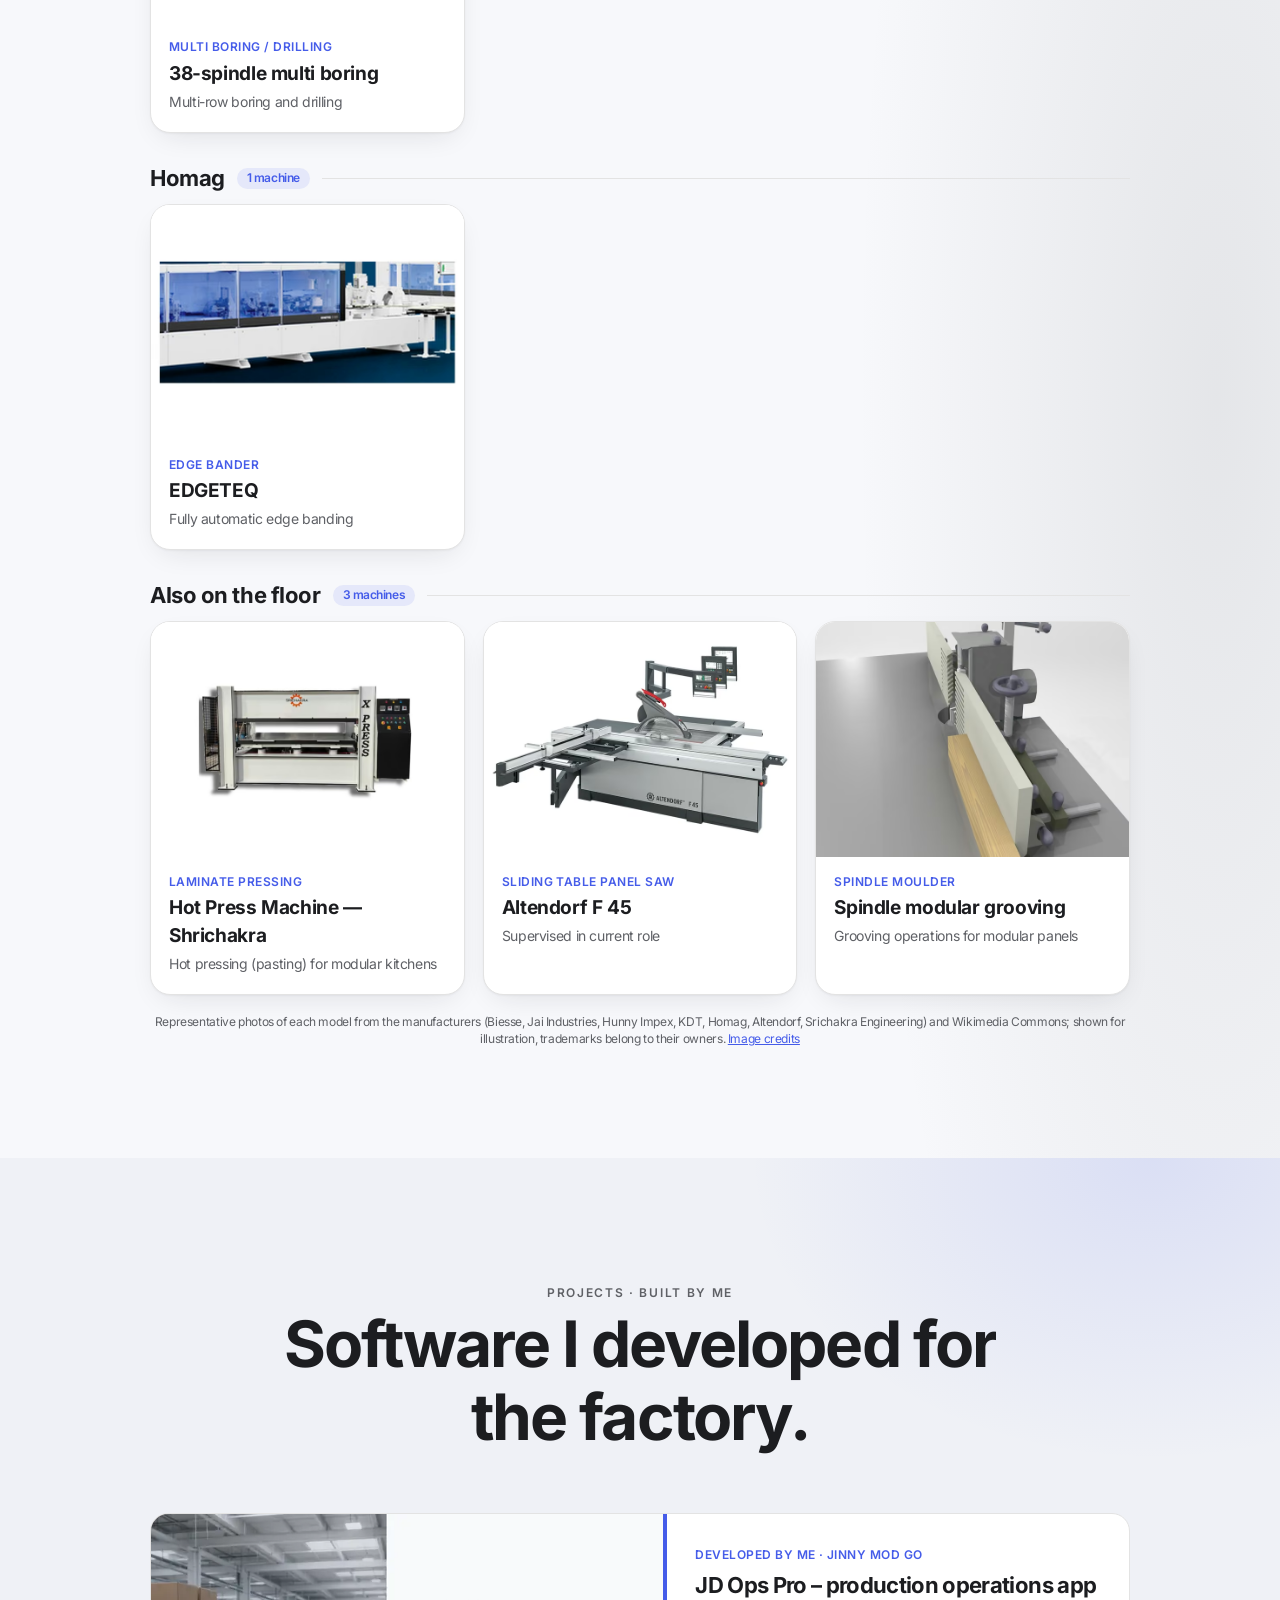
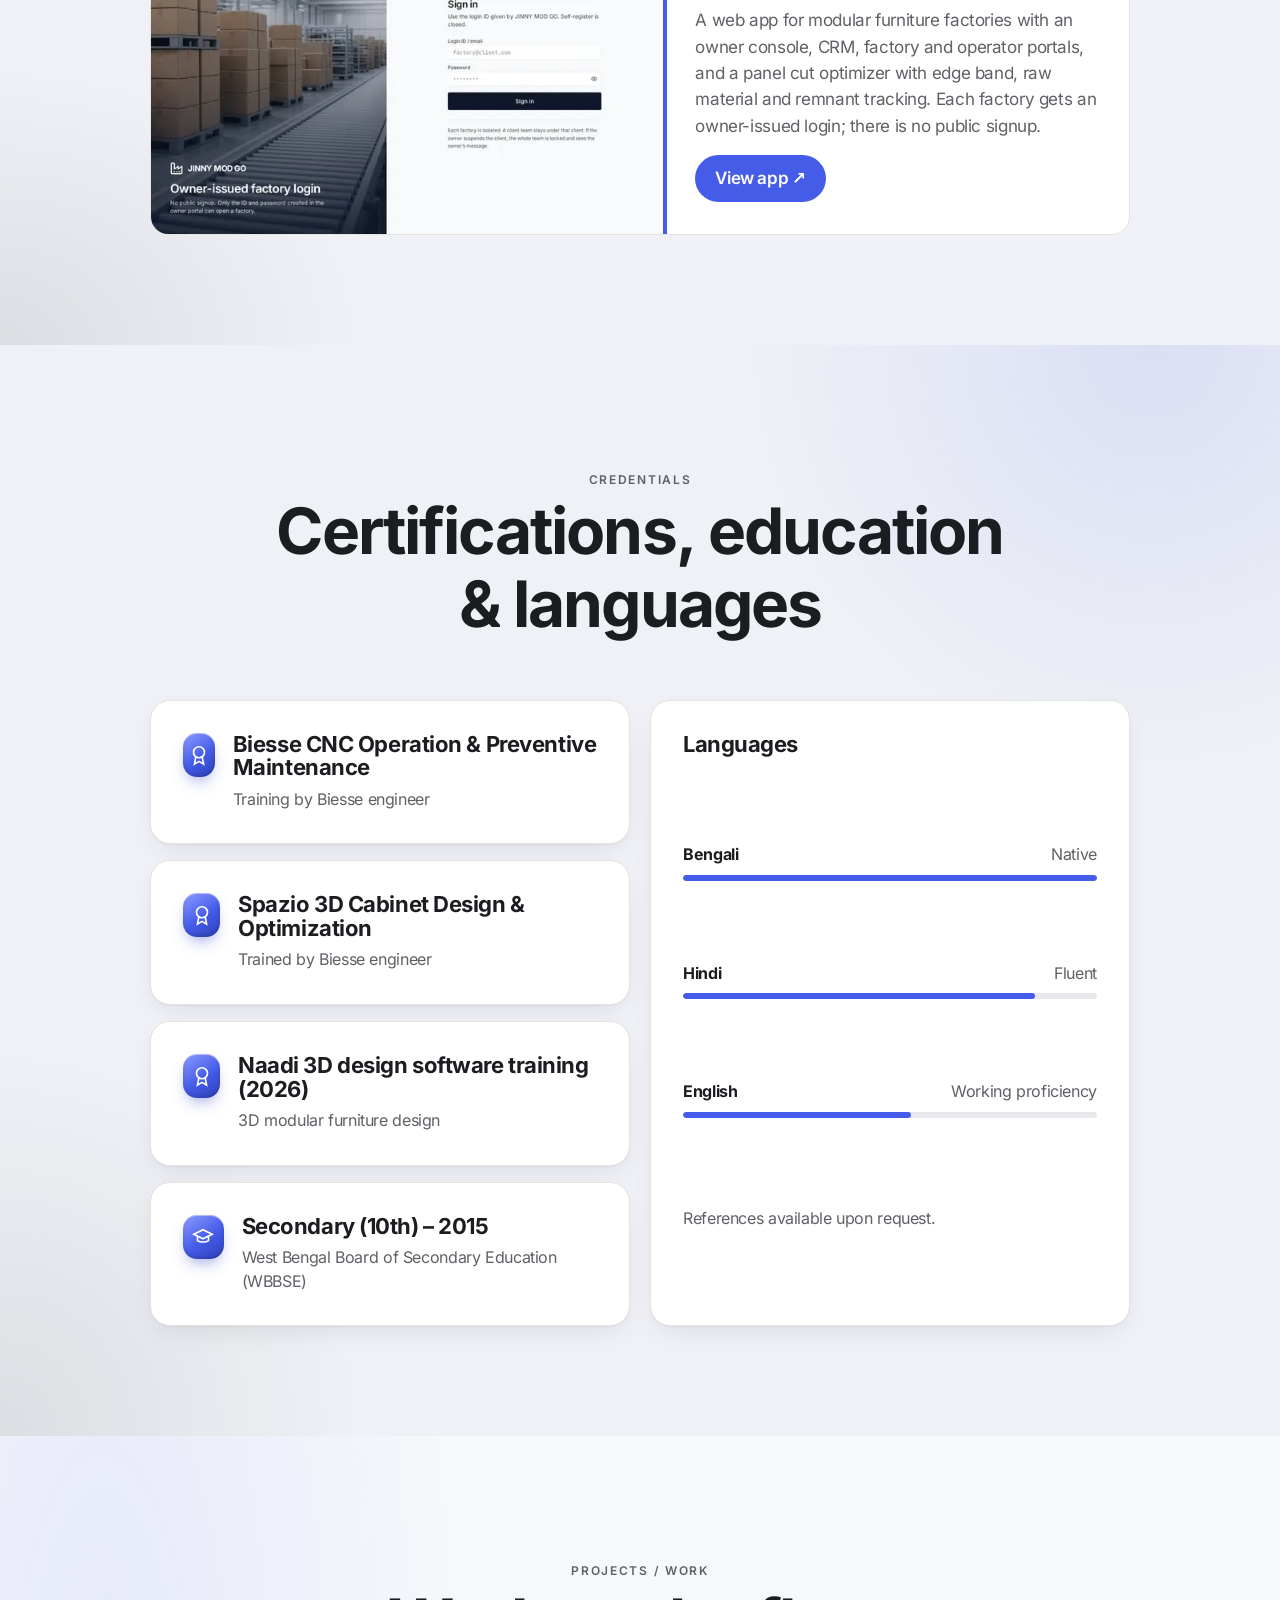
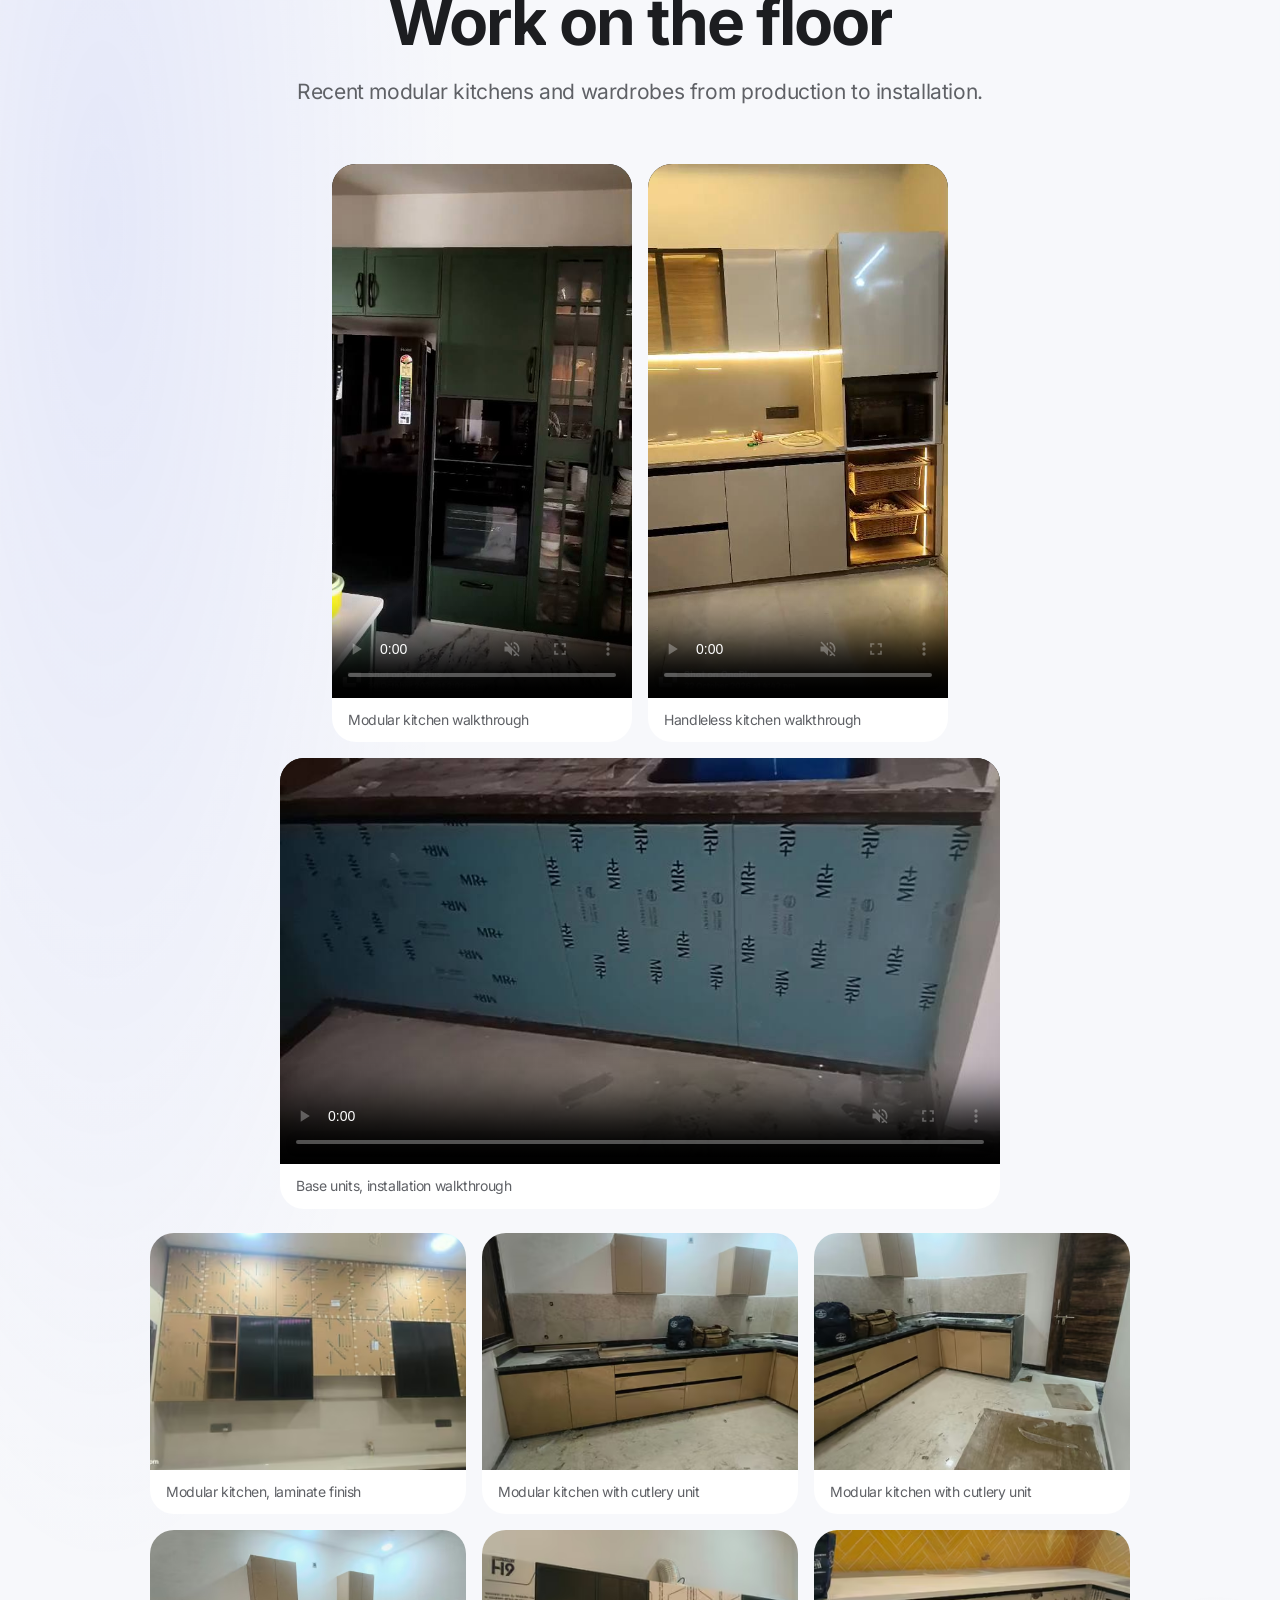
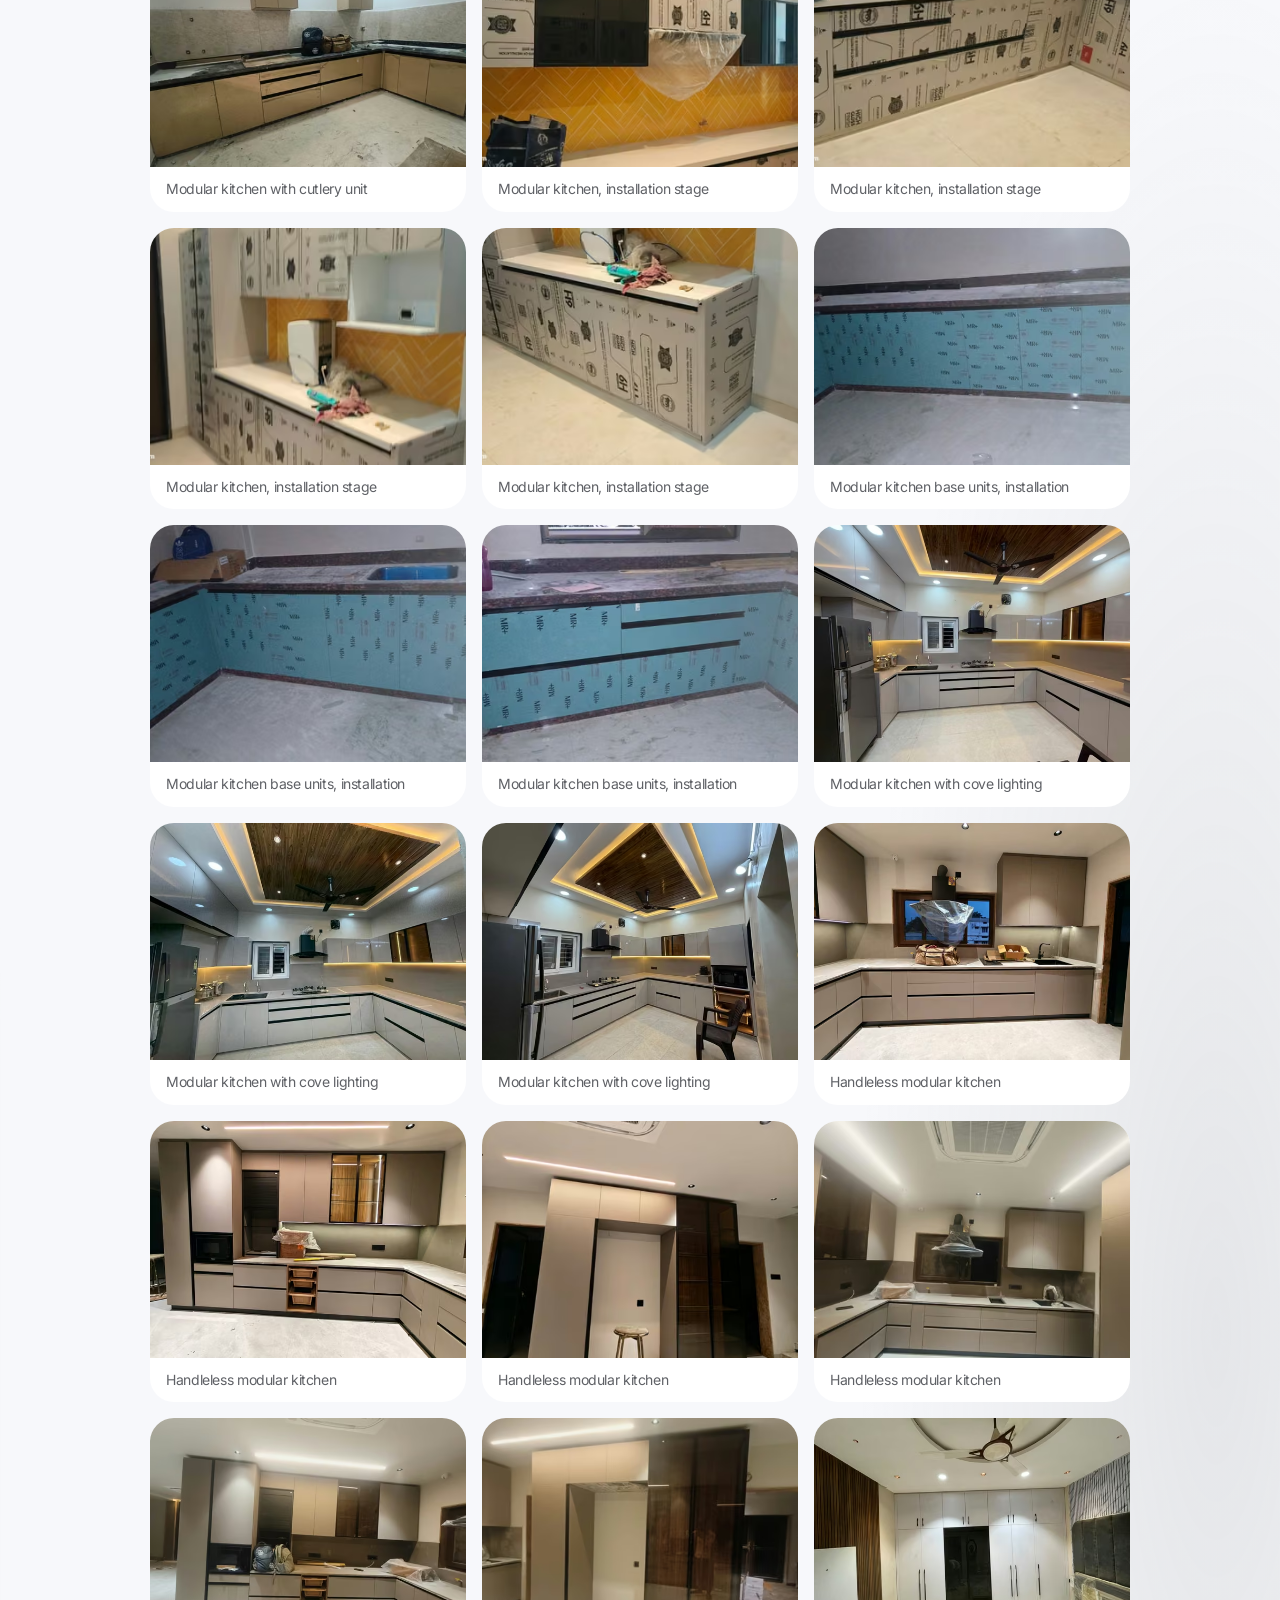
==== commit 5cf84ee6: "Bot: silent text welcome popup with Talk by voice button (bot.js v=3d26)" ====
--- a/index.html
+++ b/index.html
@@ -510,4 +510,4 @@
 </main>
 <footer><div class="wrap"><span>© <span id="yr">2026</span> Dhananjay (Sanu) Debnath</span><span><a href="resume.html">Resume</a> · Production Manager | Modular Furniture Manufacturing</span><span class="fc">Machine photos: manufacturers &amp; Wikimedia Commons – <a href="CREDITS.md">credits</a></span></div></footer>
 <script src="assets/main.js?v=16" defer></script>
-<script>addEventListener("animationend",function(e){if(e.animationName=="pup")window.__ddPre=performance.now()},true);(function(){var s=document.createElement("script");s.src="assets/bot.js?v=3d25";s.async=true;document.body.appendChild(s)})()</script></body></html>
+<script>addEventListener("animationend",function(e){if(e.animationName=="pup")window.__ddPre=performance.now()},true);(function(){var s=document.createElement("script");s.src="assets/bot.js?v=3d26";s.async=true;document.body.appendChild(s)})()</script></body></html>
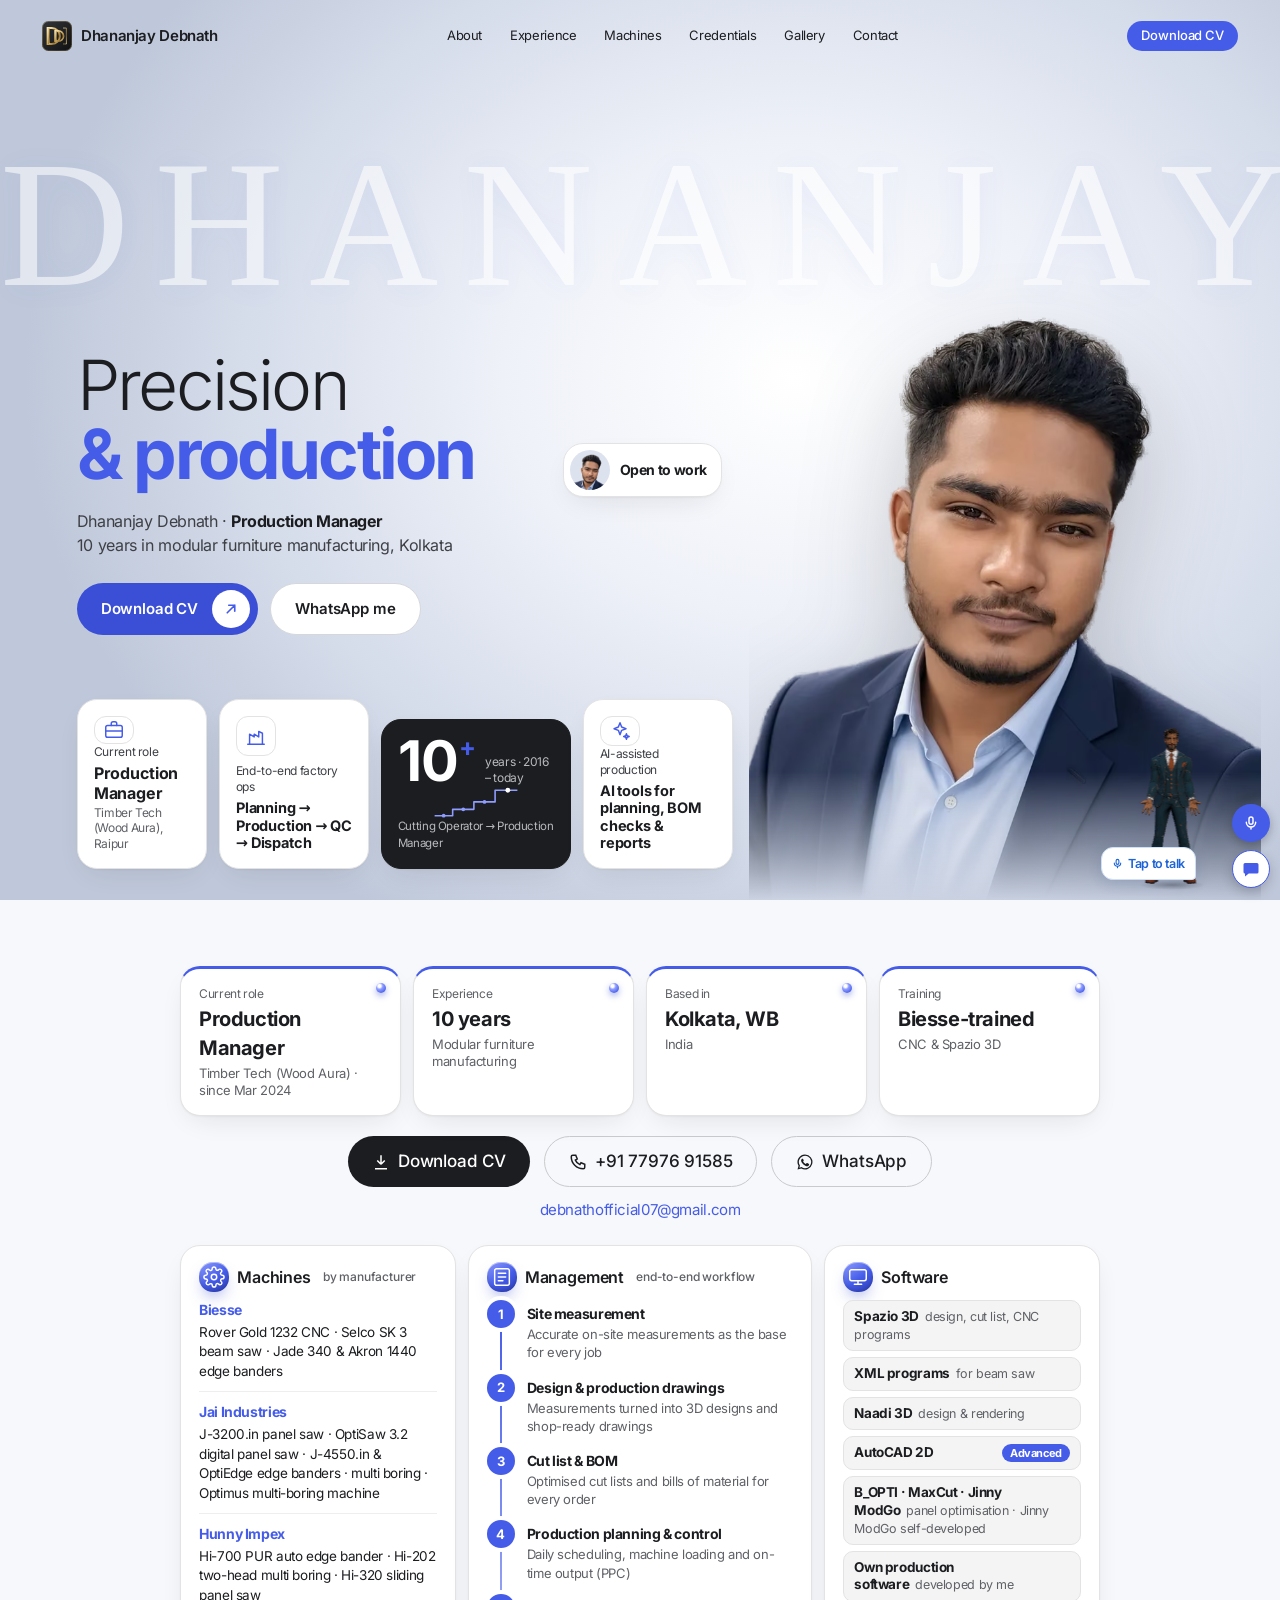
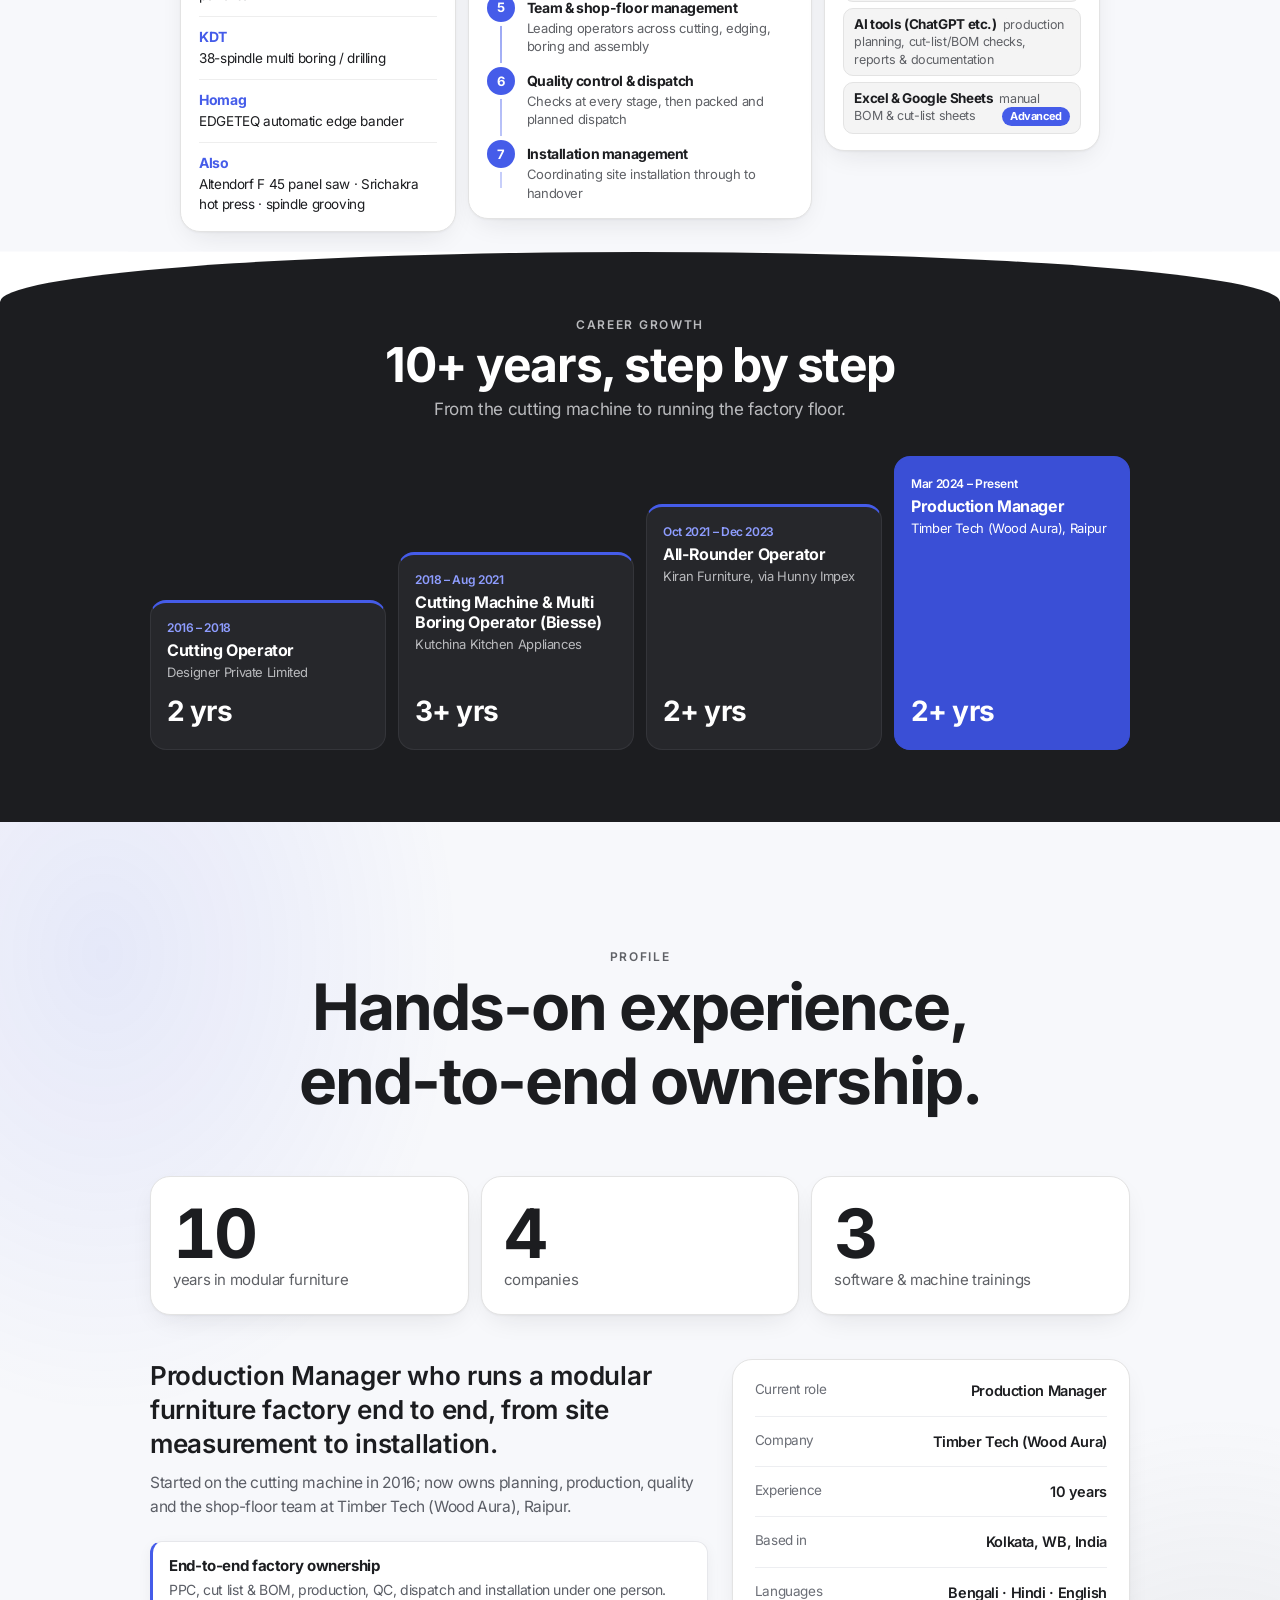
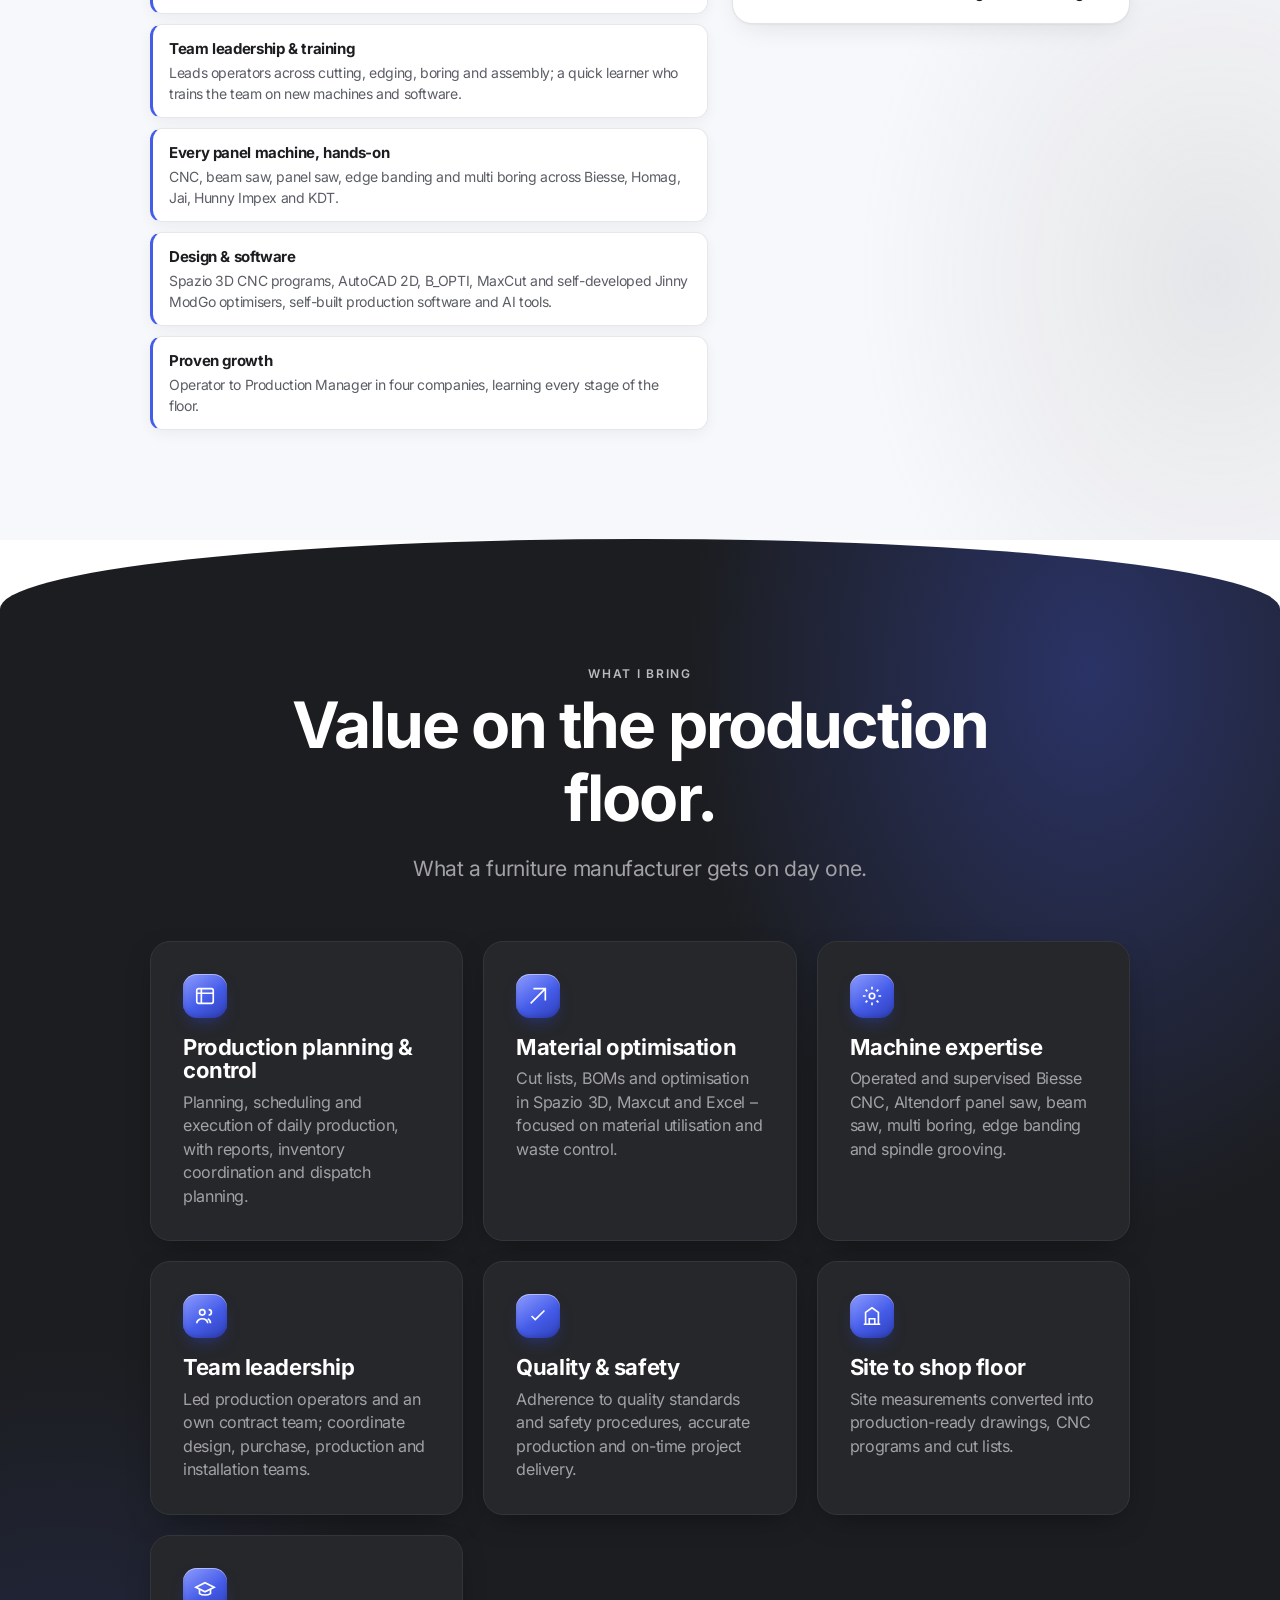
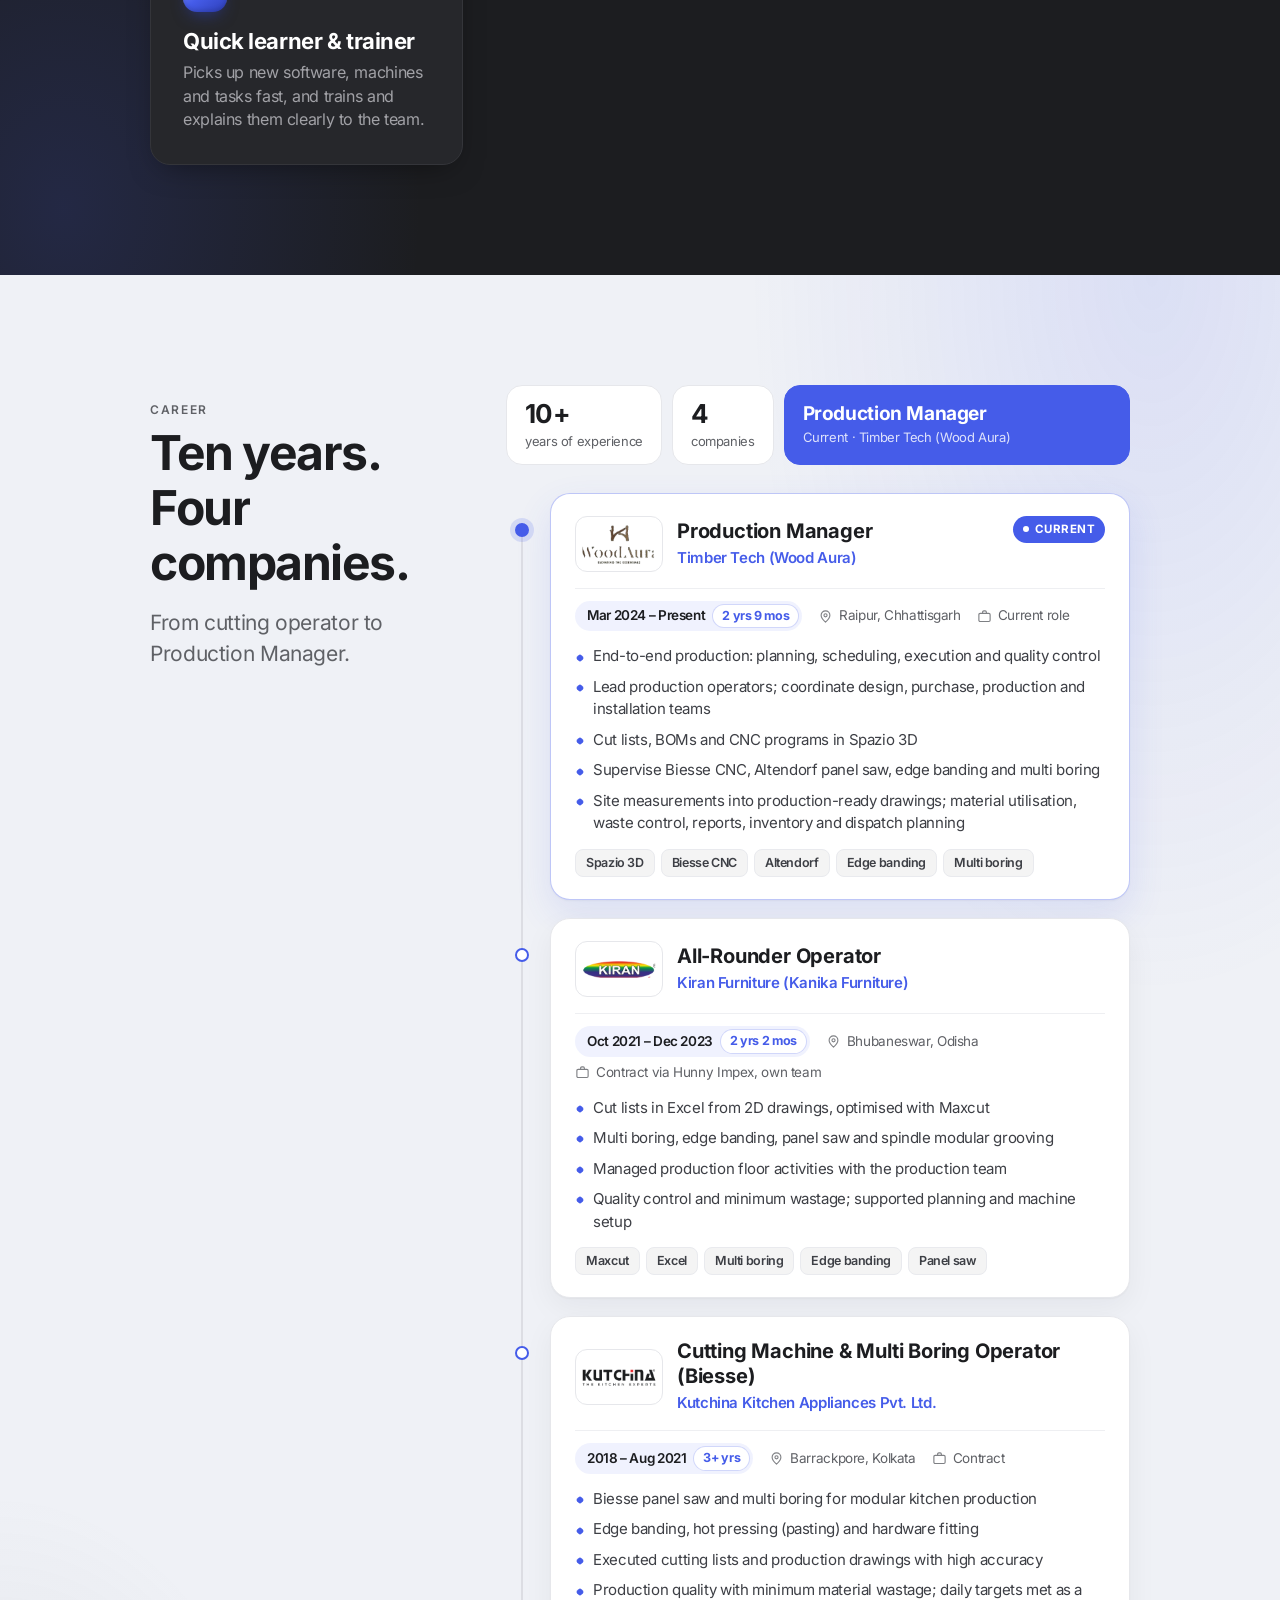
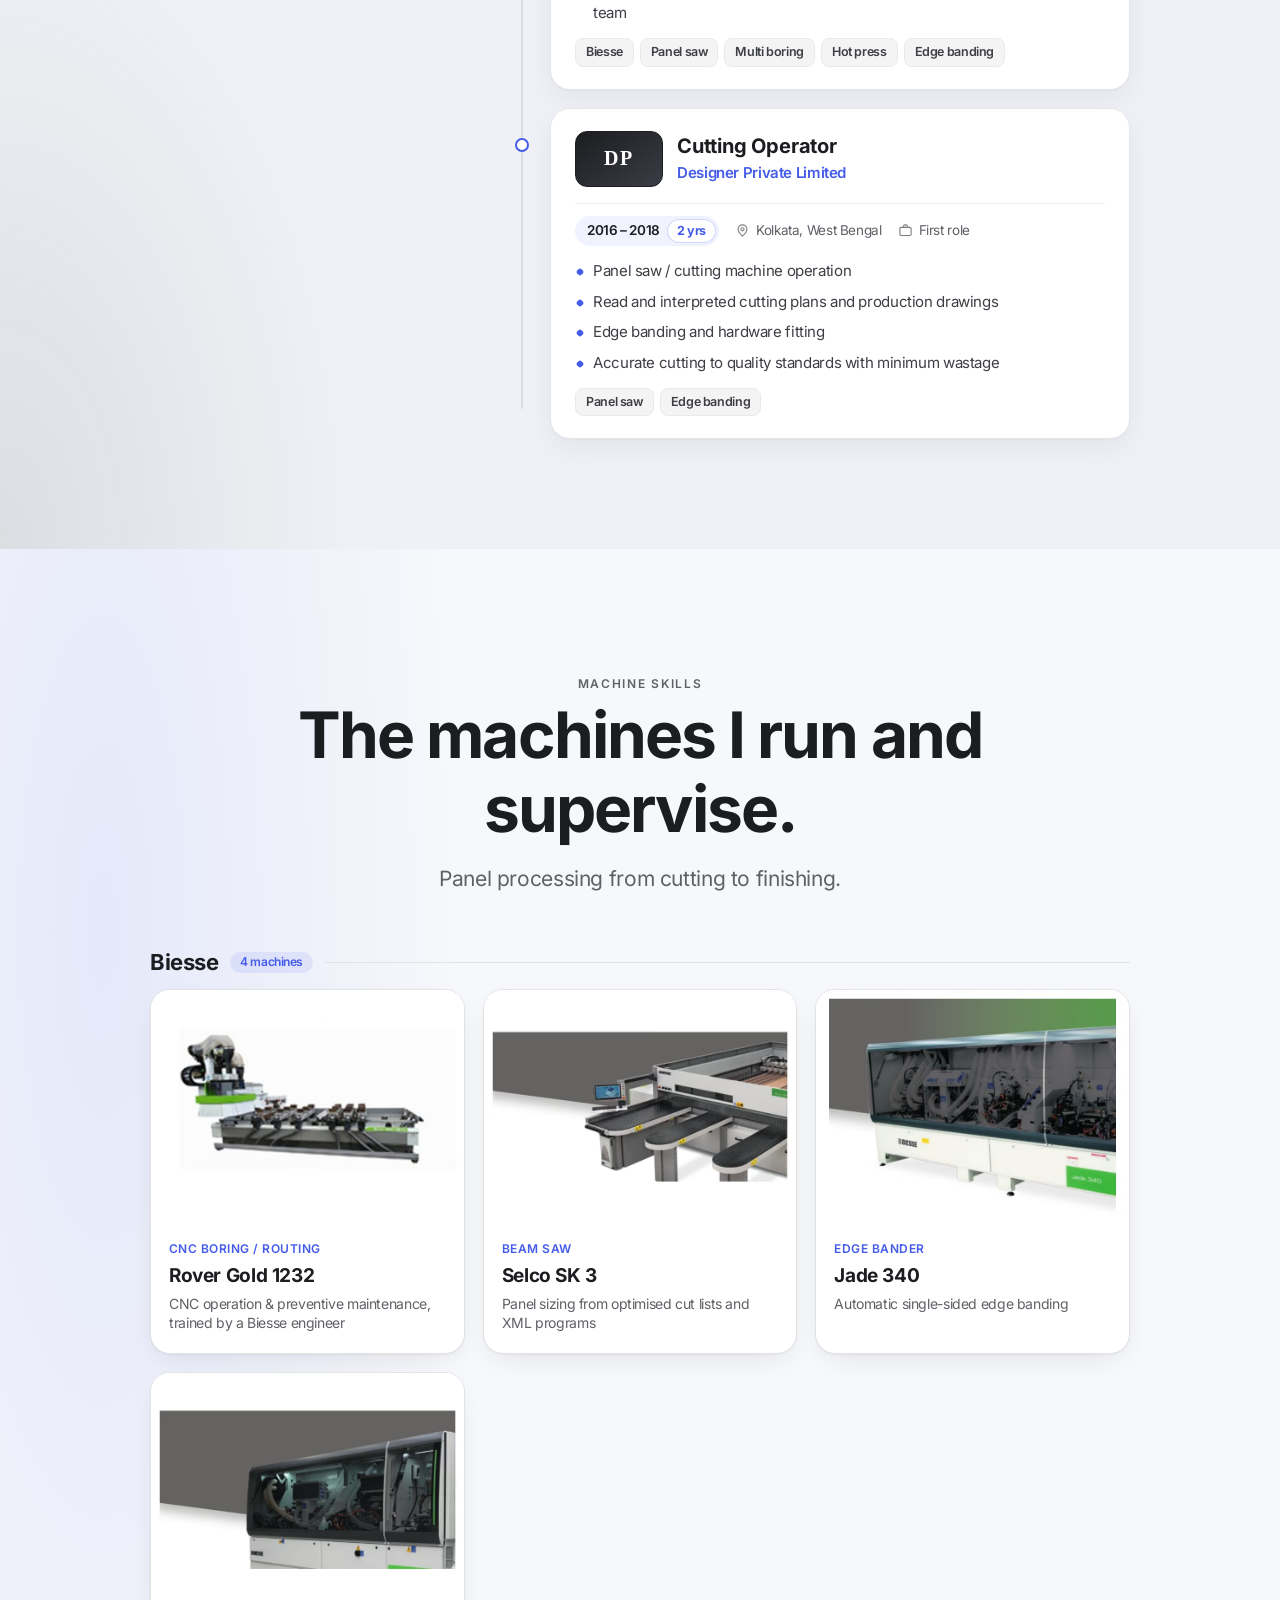
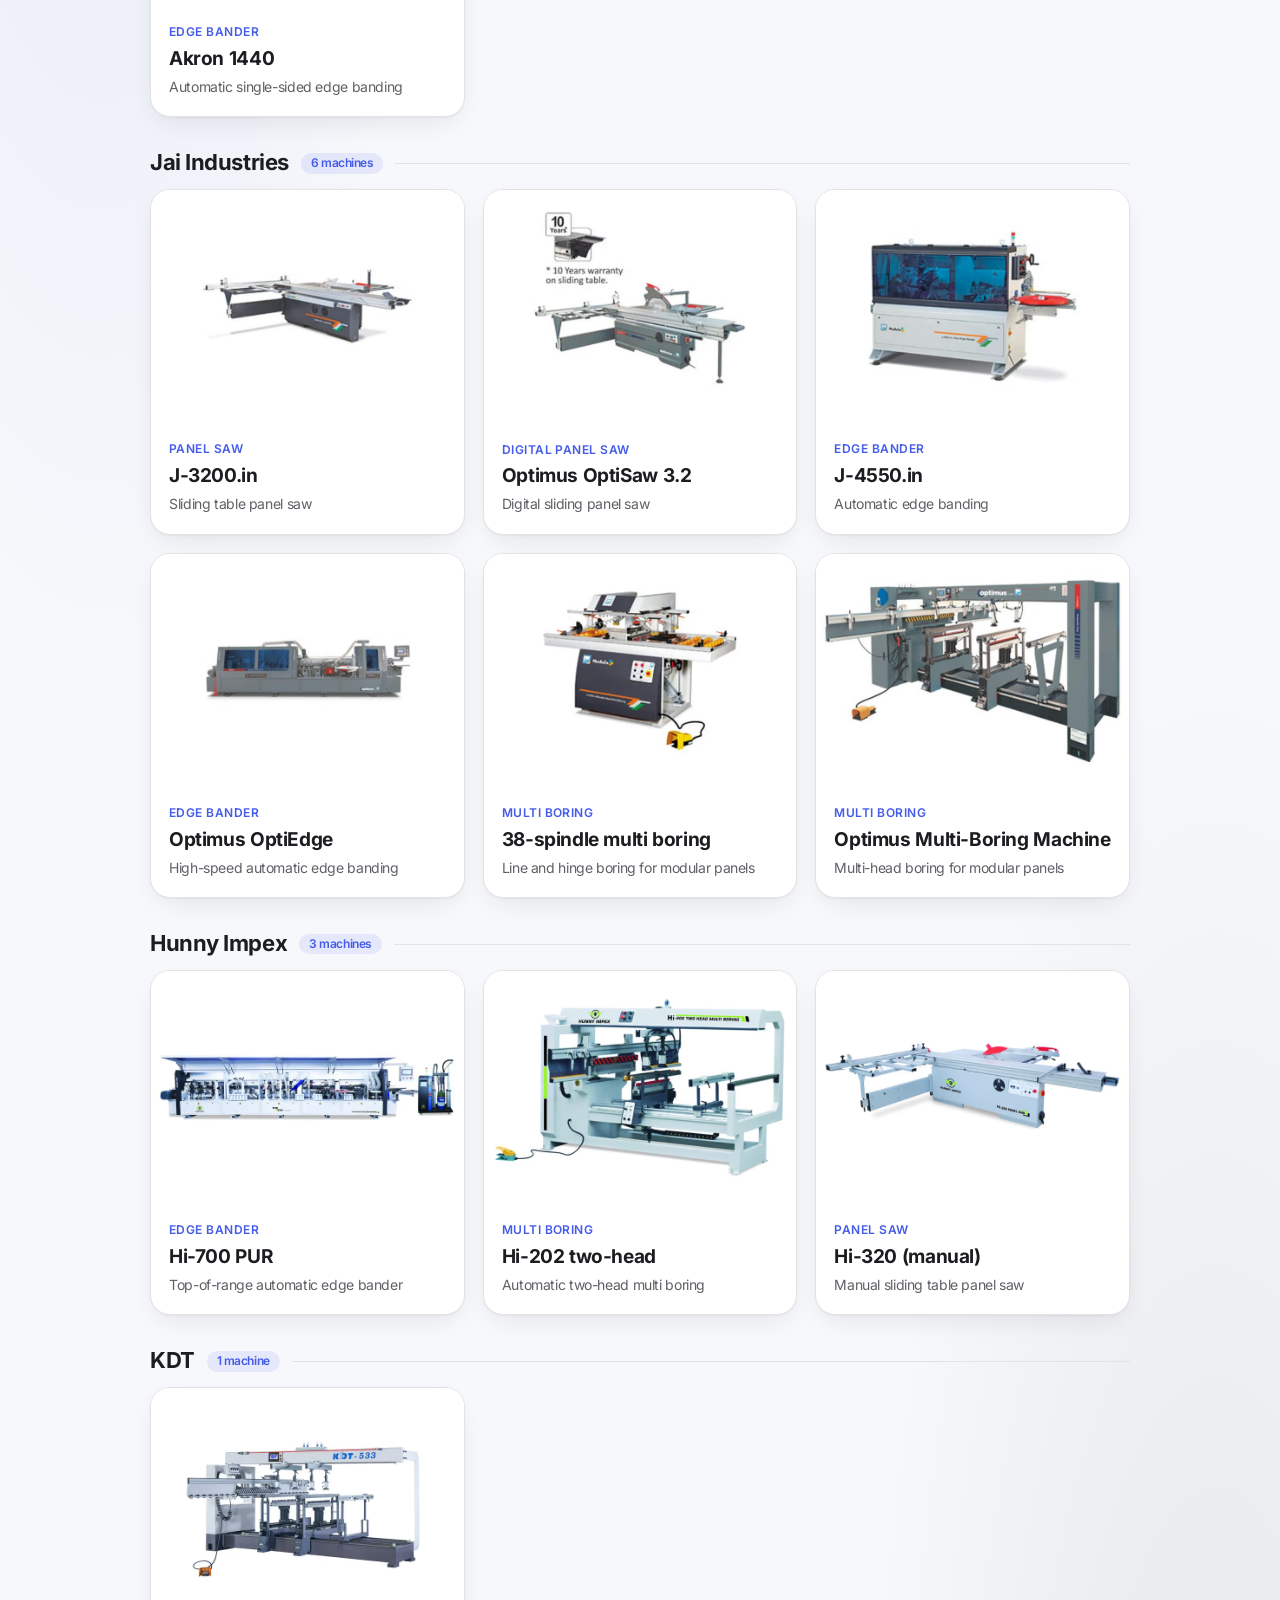
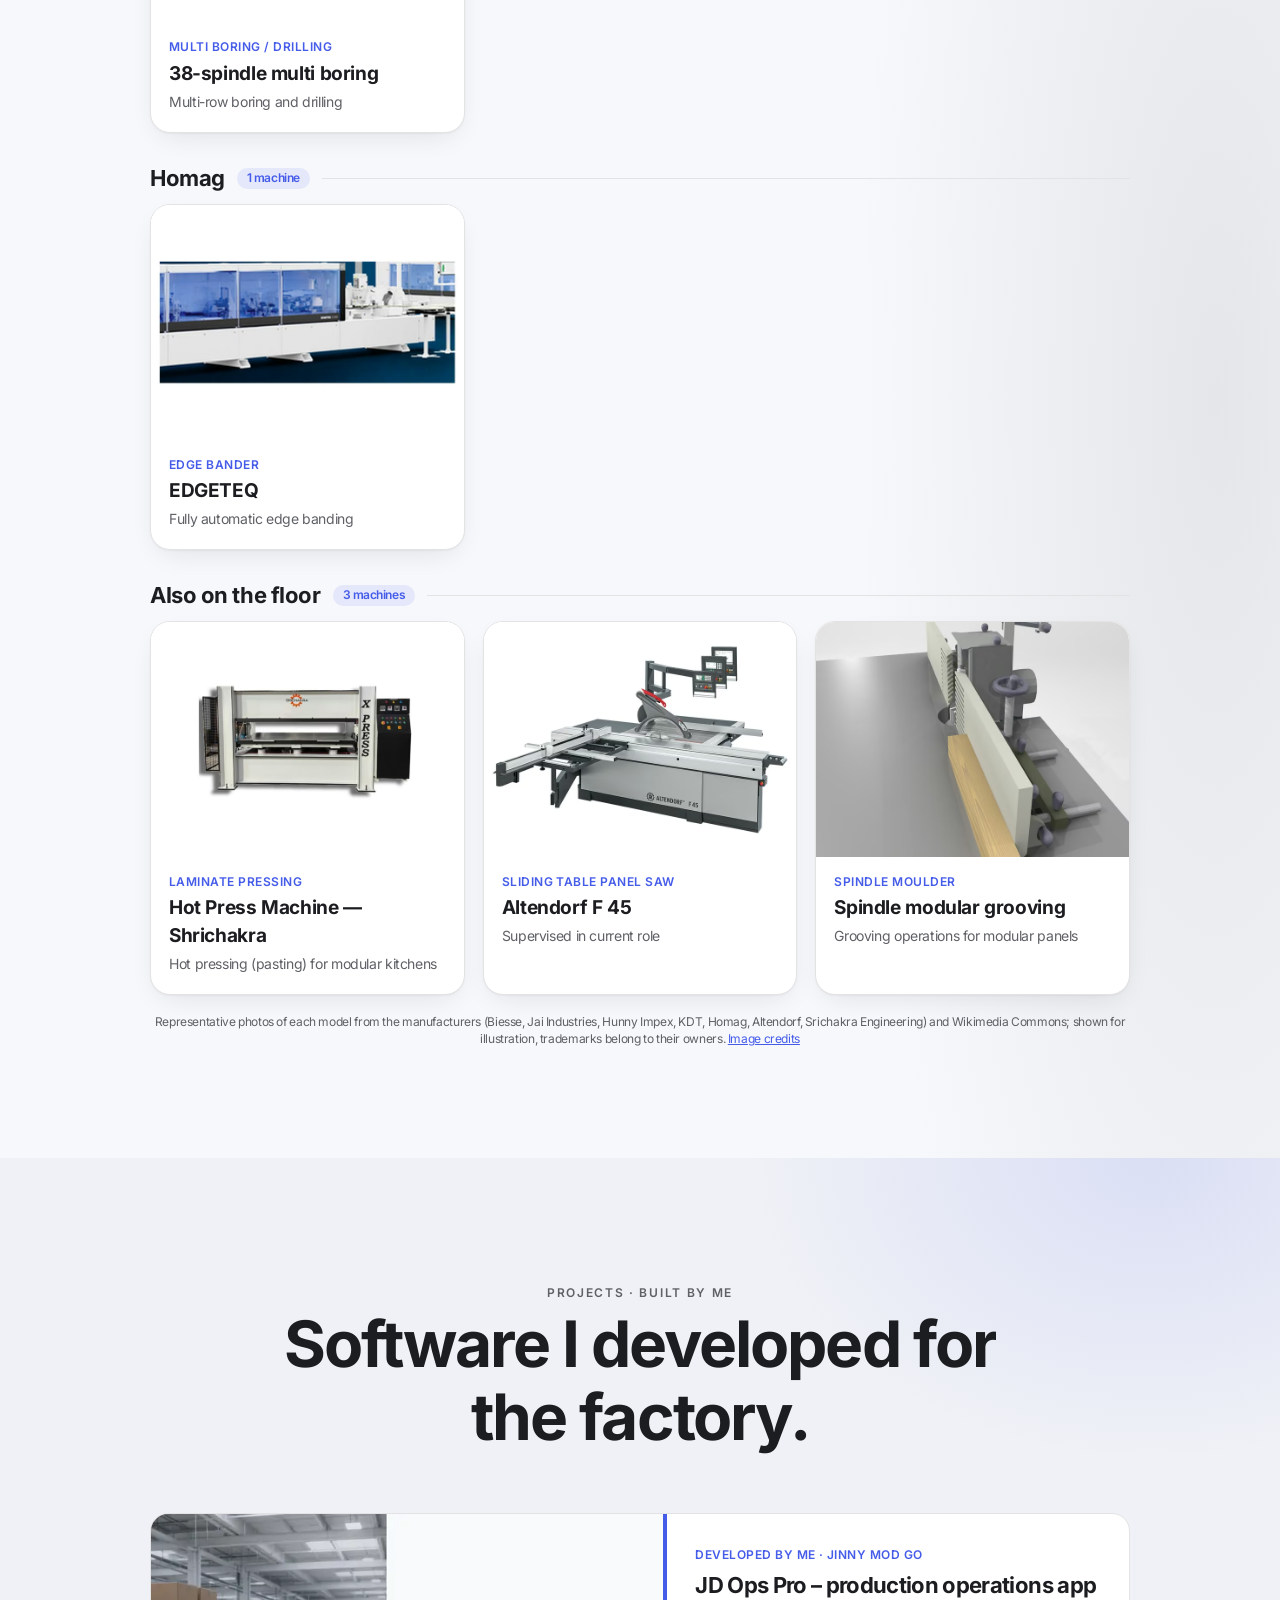
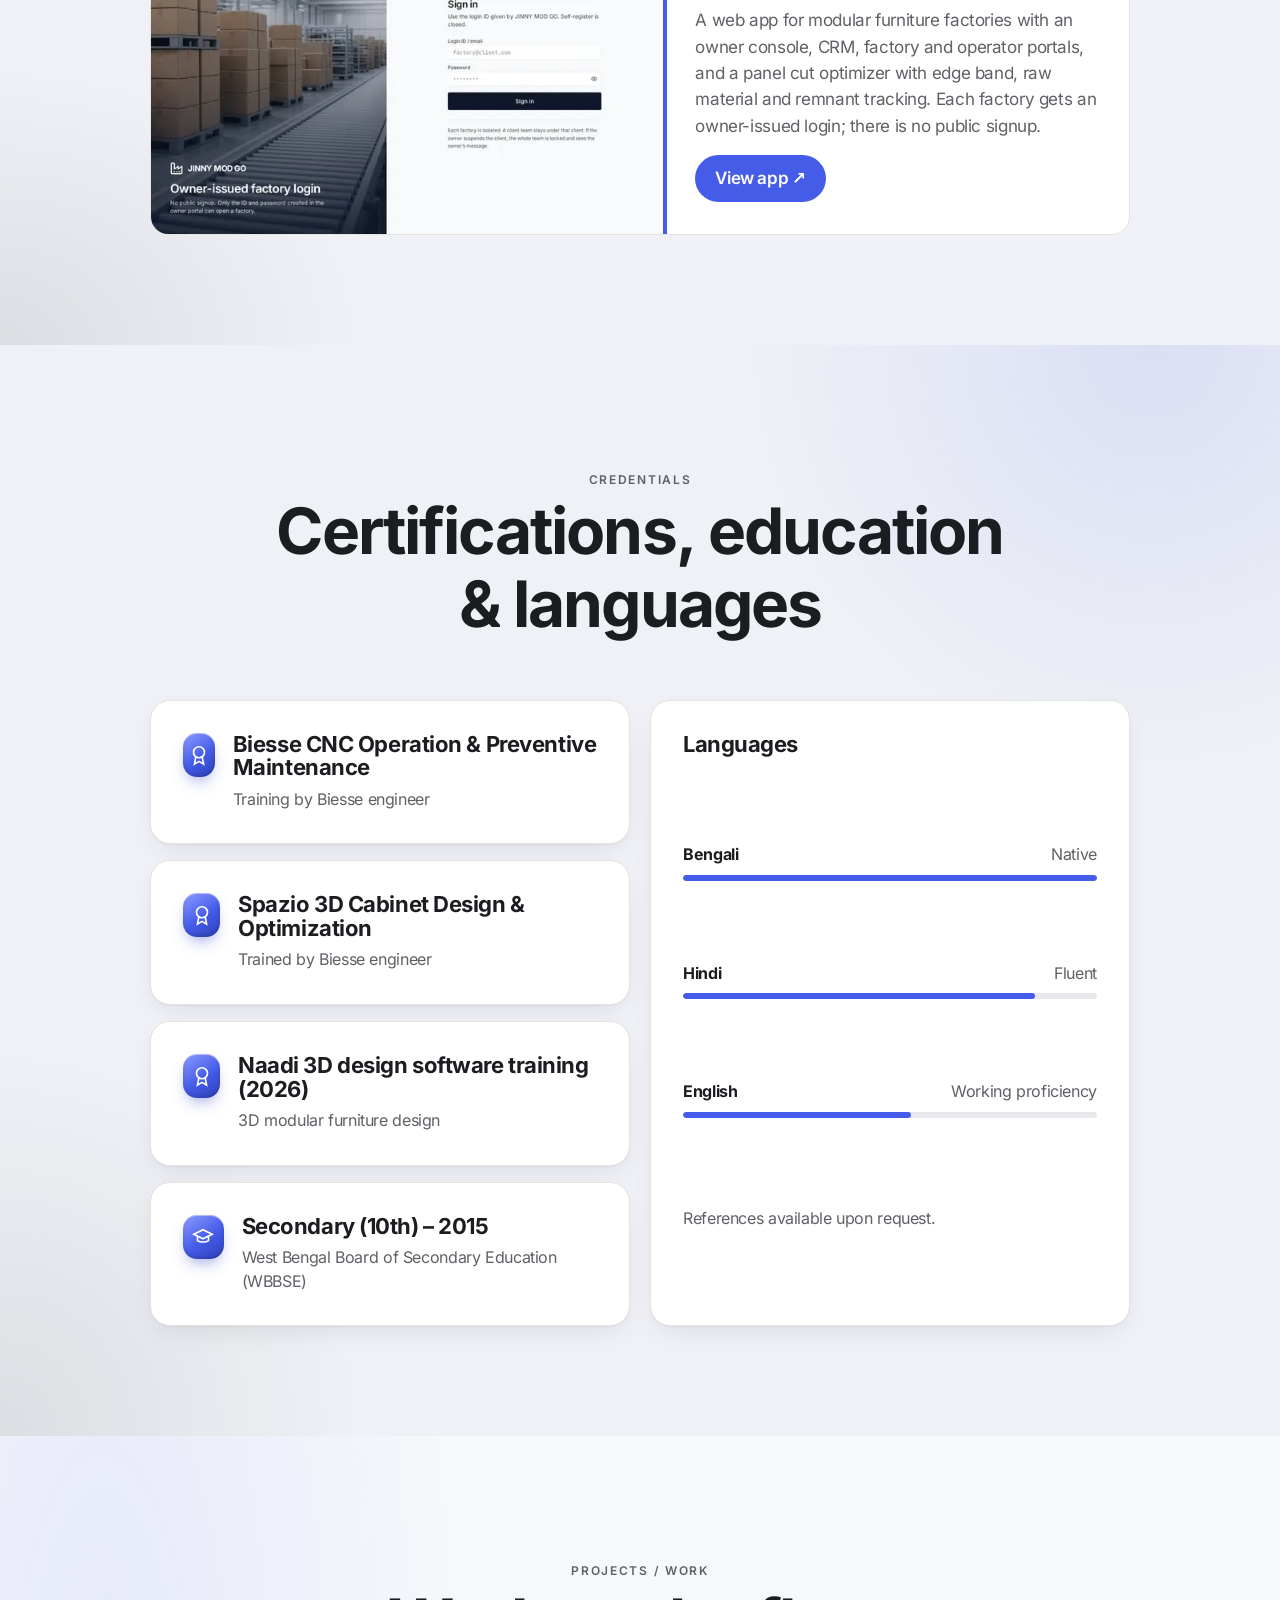
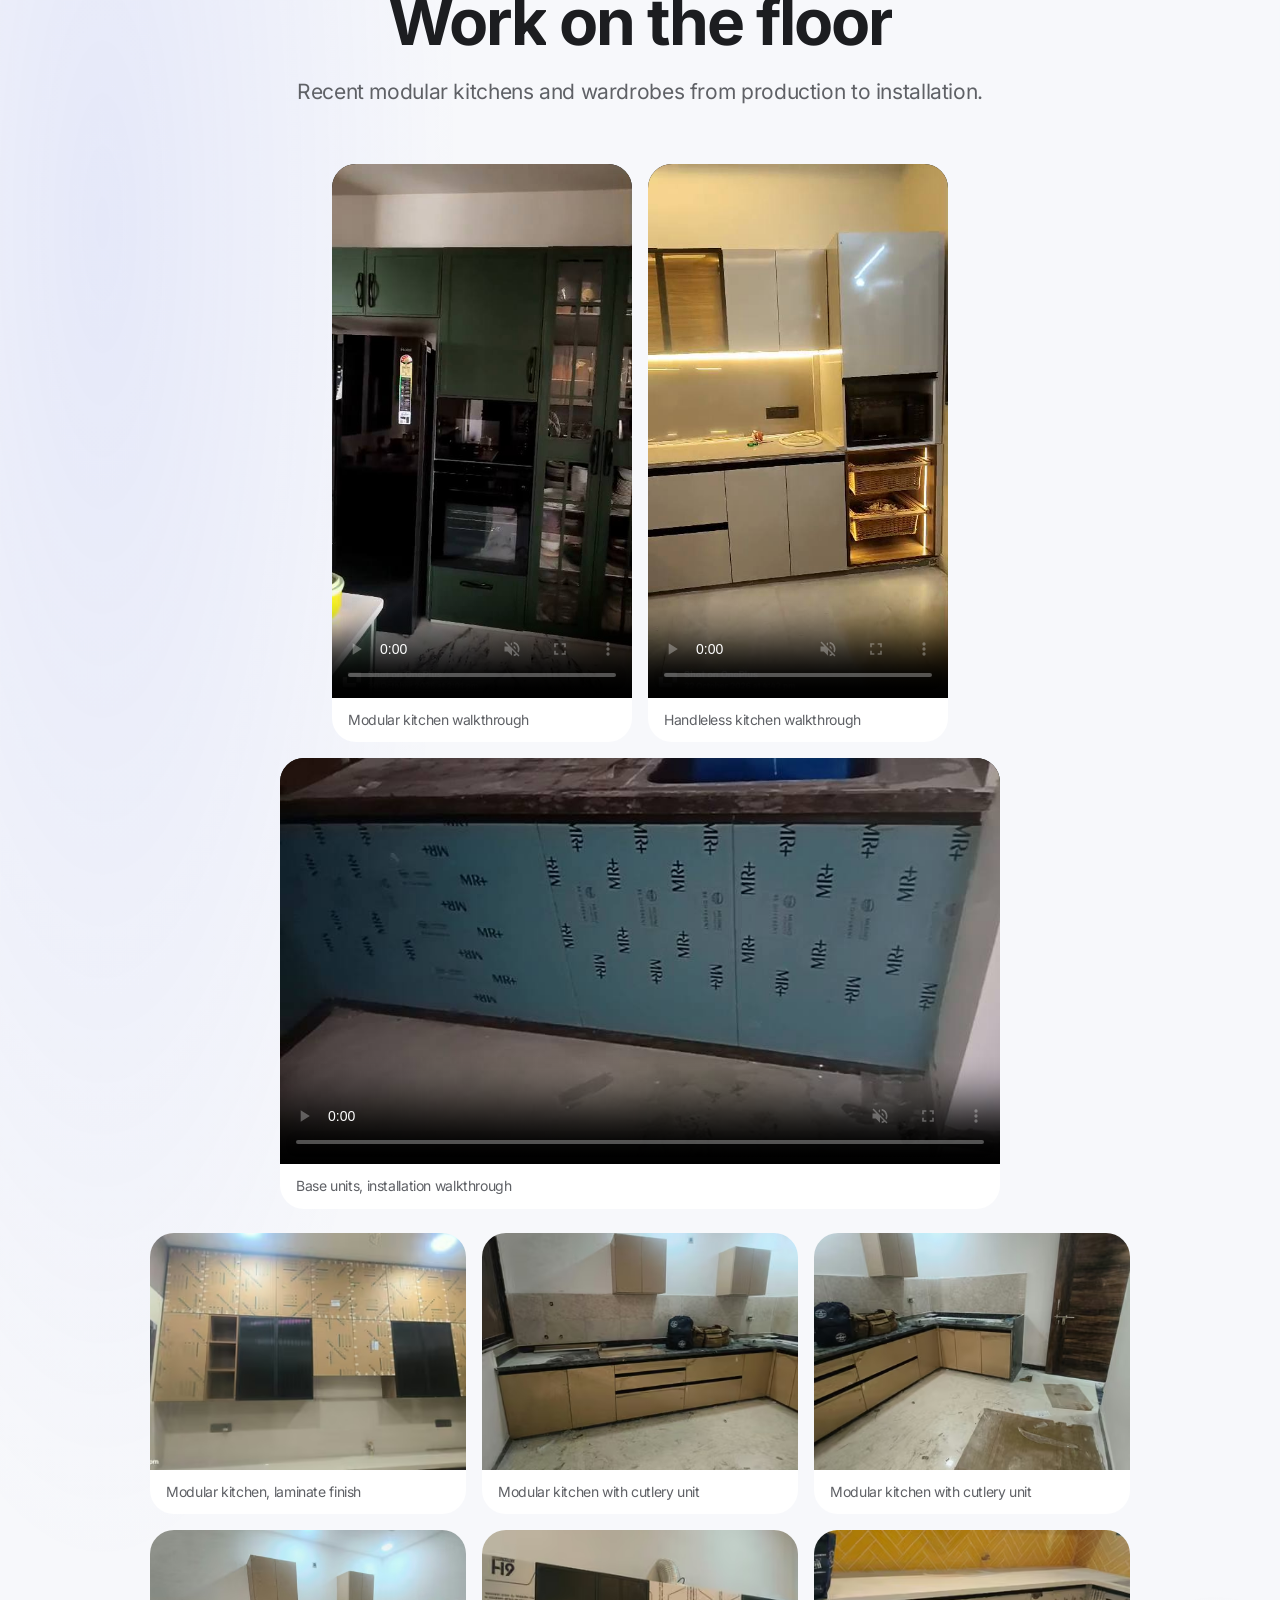
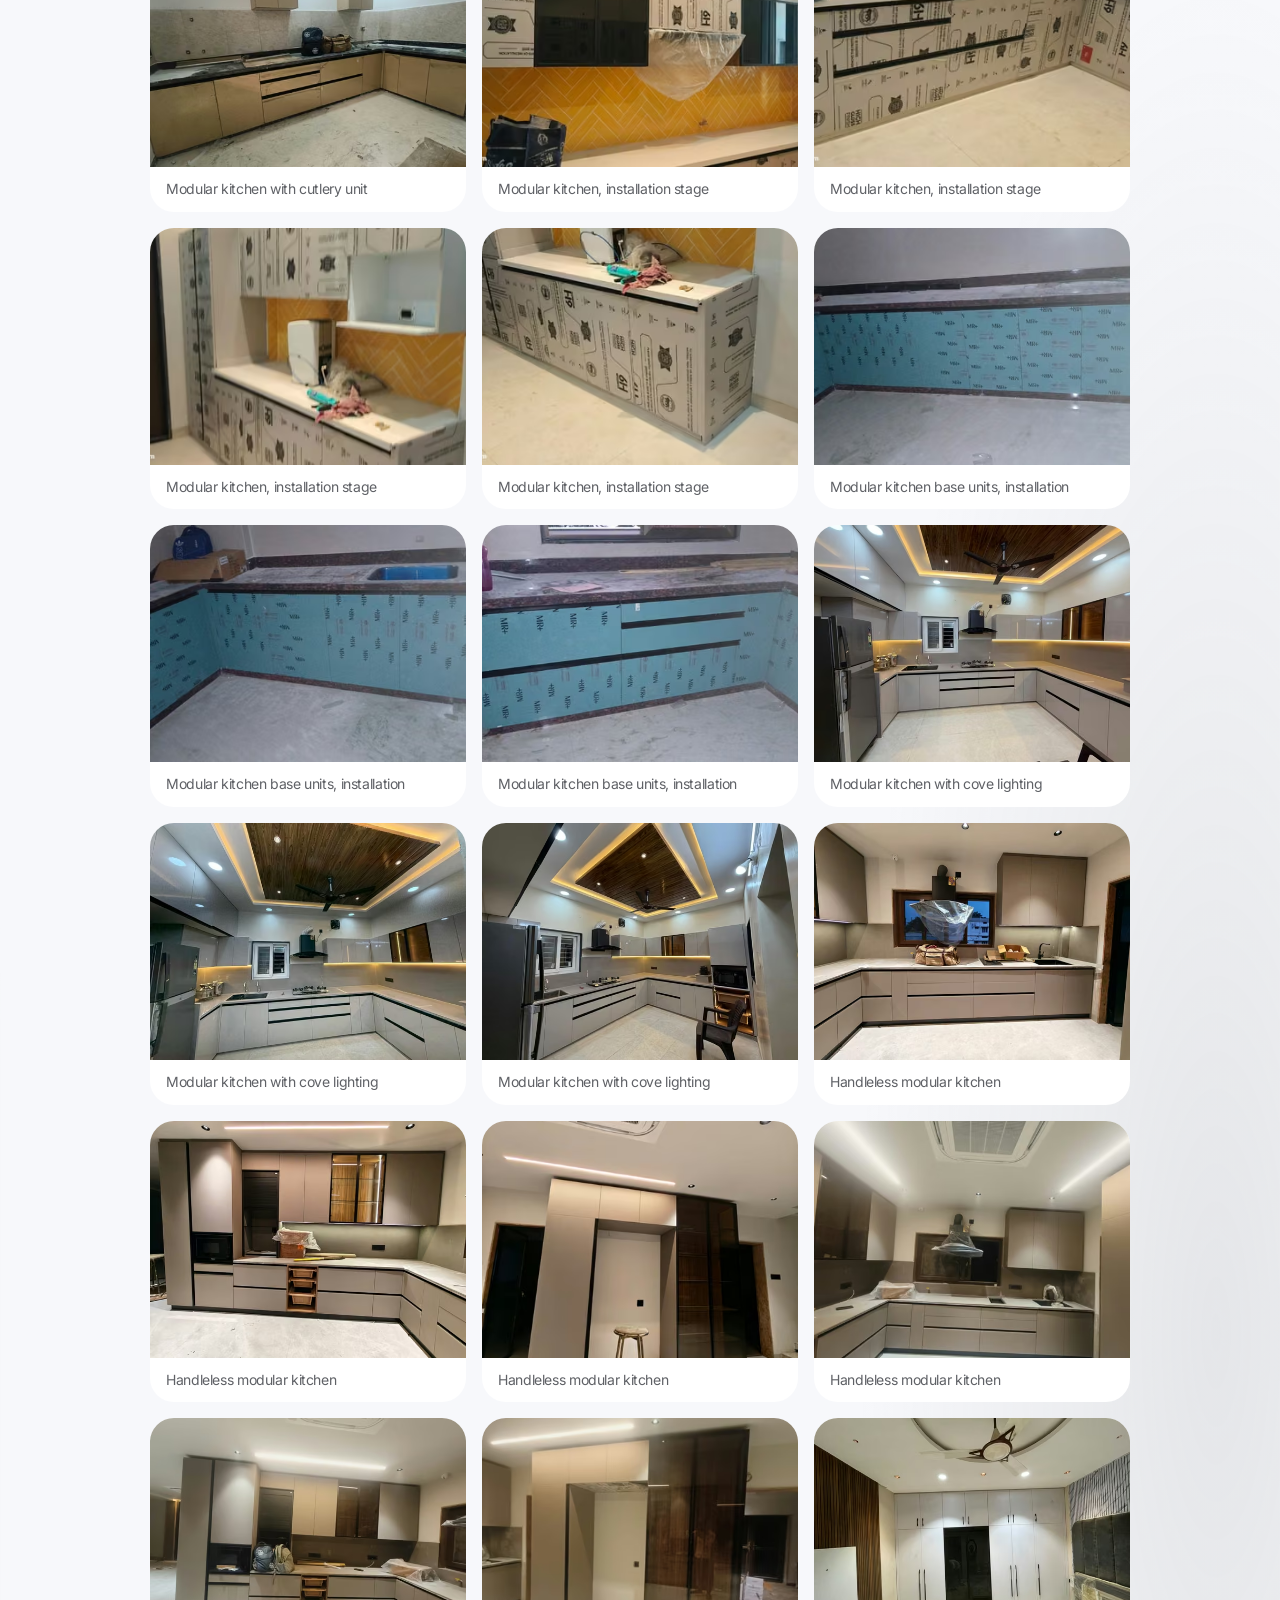
==== commit 7b46b232: "Bot: compact text-only welcome bubbles (greeting, then Tap to talk); bot.js v=3d27" ====
--- a/index.html
+++ b/index.html
@@ -510,4 +510,4 @@
 </main>
 <footer><div class="wrap"><span>© <span id="yr">2026</span> Dhananjay (Sanu) Debnath</span><span><a href="resume.html">Resume</a> · Production Manager | Modular Furniture Manufacturing</span><span class="fc">Machine photos: manufacturers &amp; Wikimedia Commons – <a href="CREDITS.md">credits</a></span></div></footer>
 <script src="assets/main.js?v=16" defer></script>
-<script>addEventListener("animationend",function(e){if(e.animationName=="pup")window.__ddPre=performance.now()},true);(function(){var s=document.createElement("script");s.src="assets/bot.js?v=3d26";s.async=true;document.body.appendChild(s)})()</script></body></html>
+<script>addEventListener("animationend",function(e){if(e.animationName=="pup")window.__ddPre=performance.now()},true);(function(){var s=document.createElement("script");s.src="assets/bot.js?v=3d27";s.async=true;document.body.appendChild(s)})()</script></body></html>
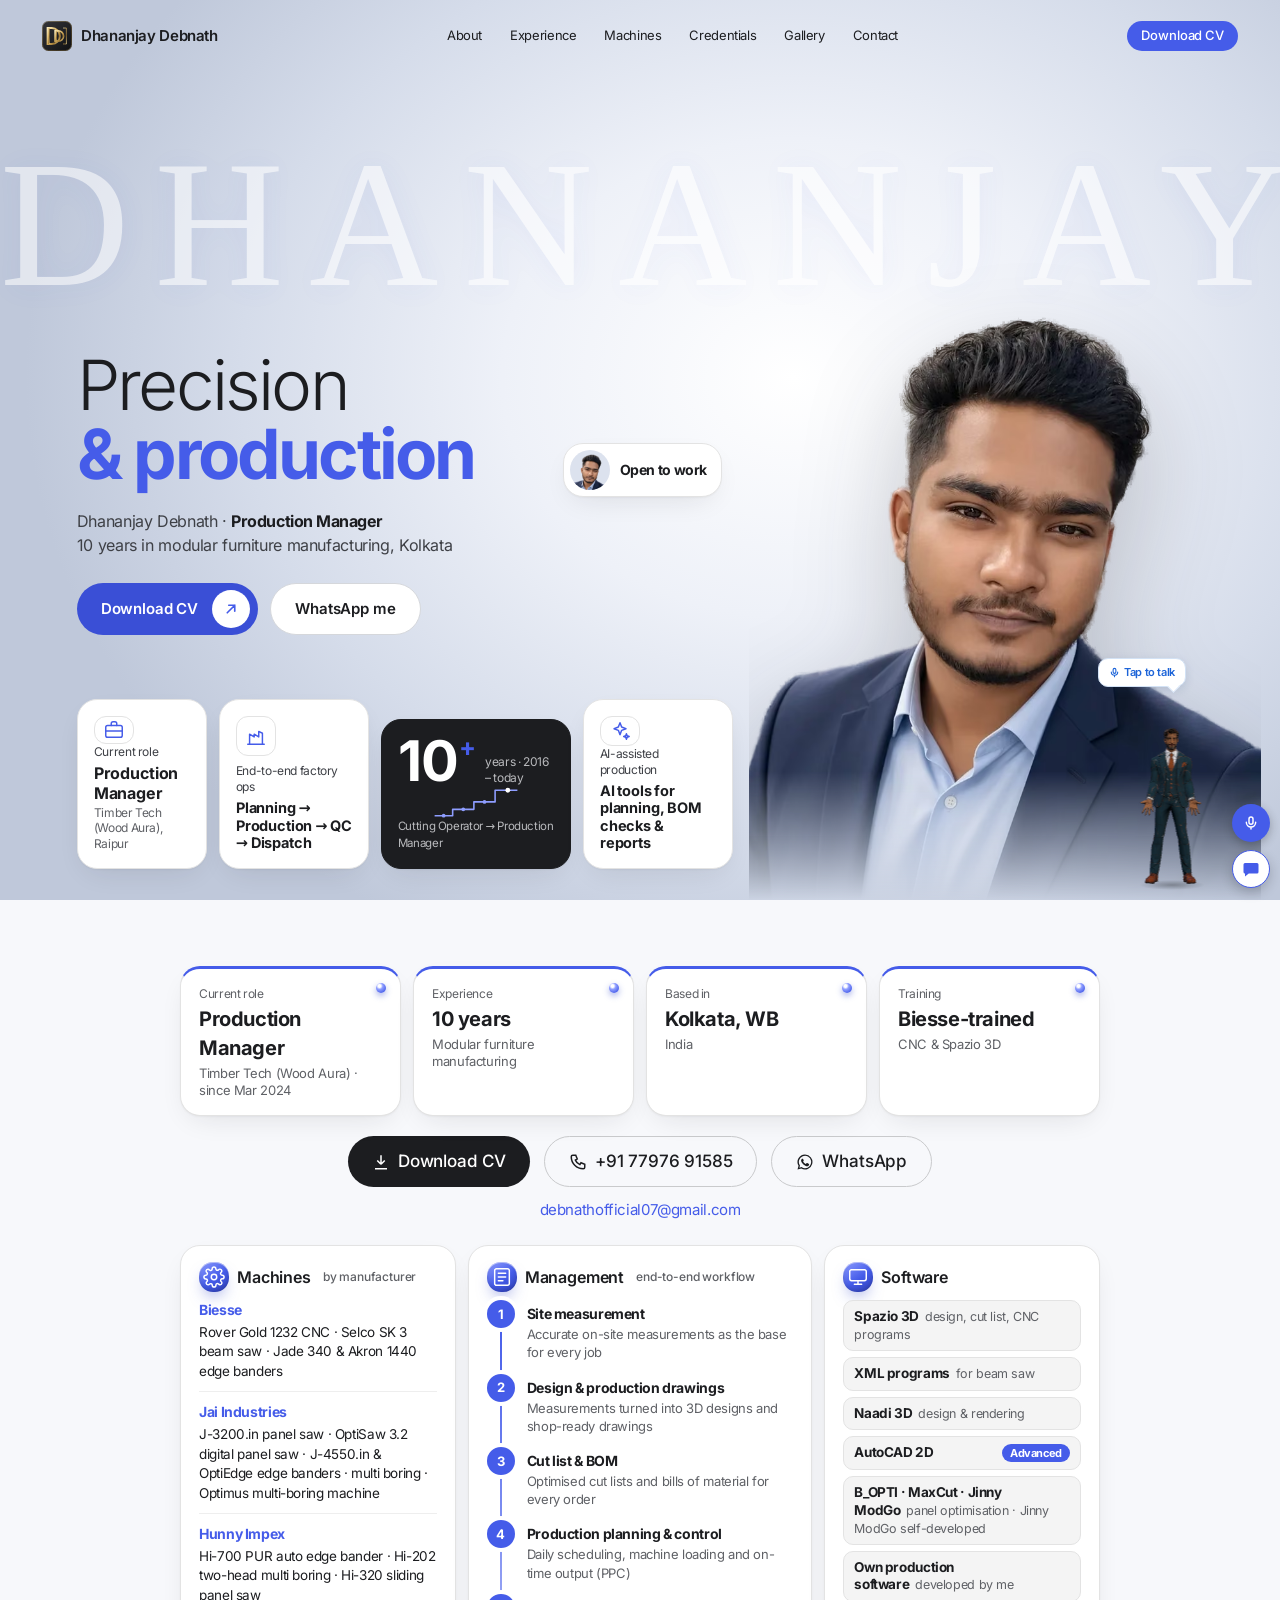
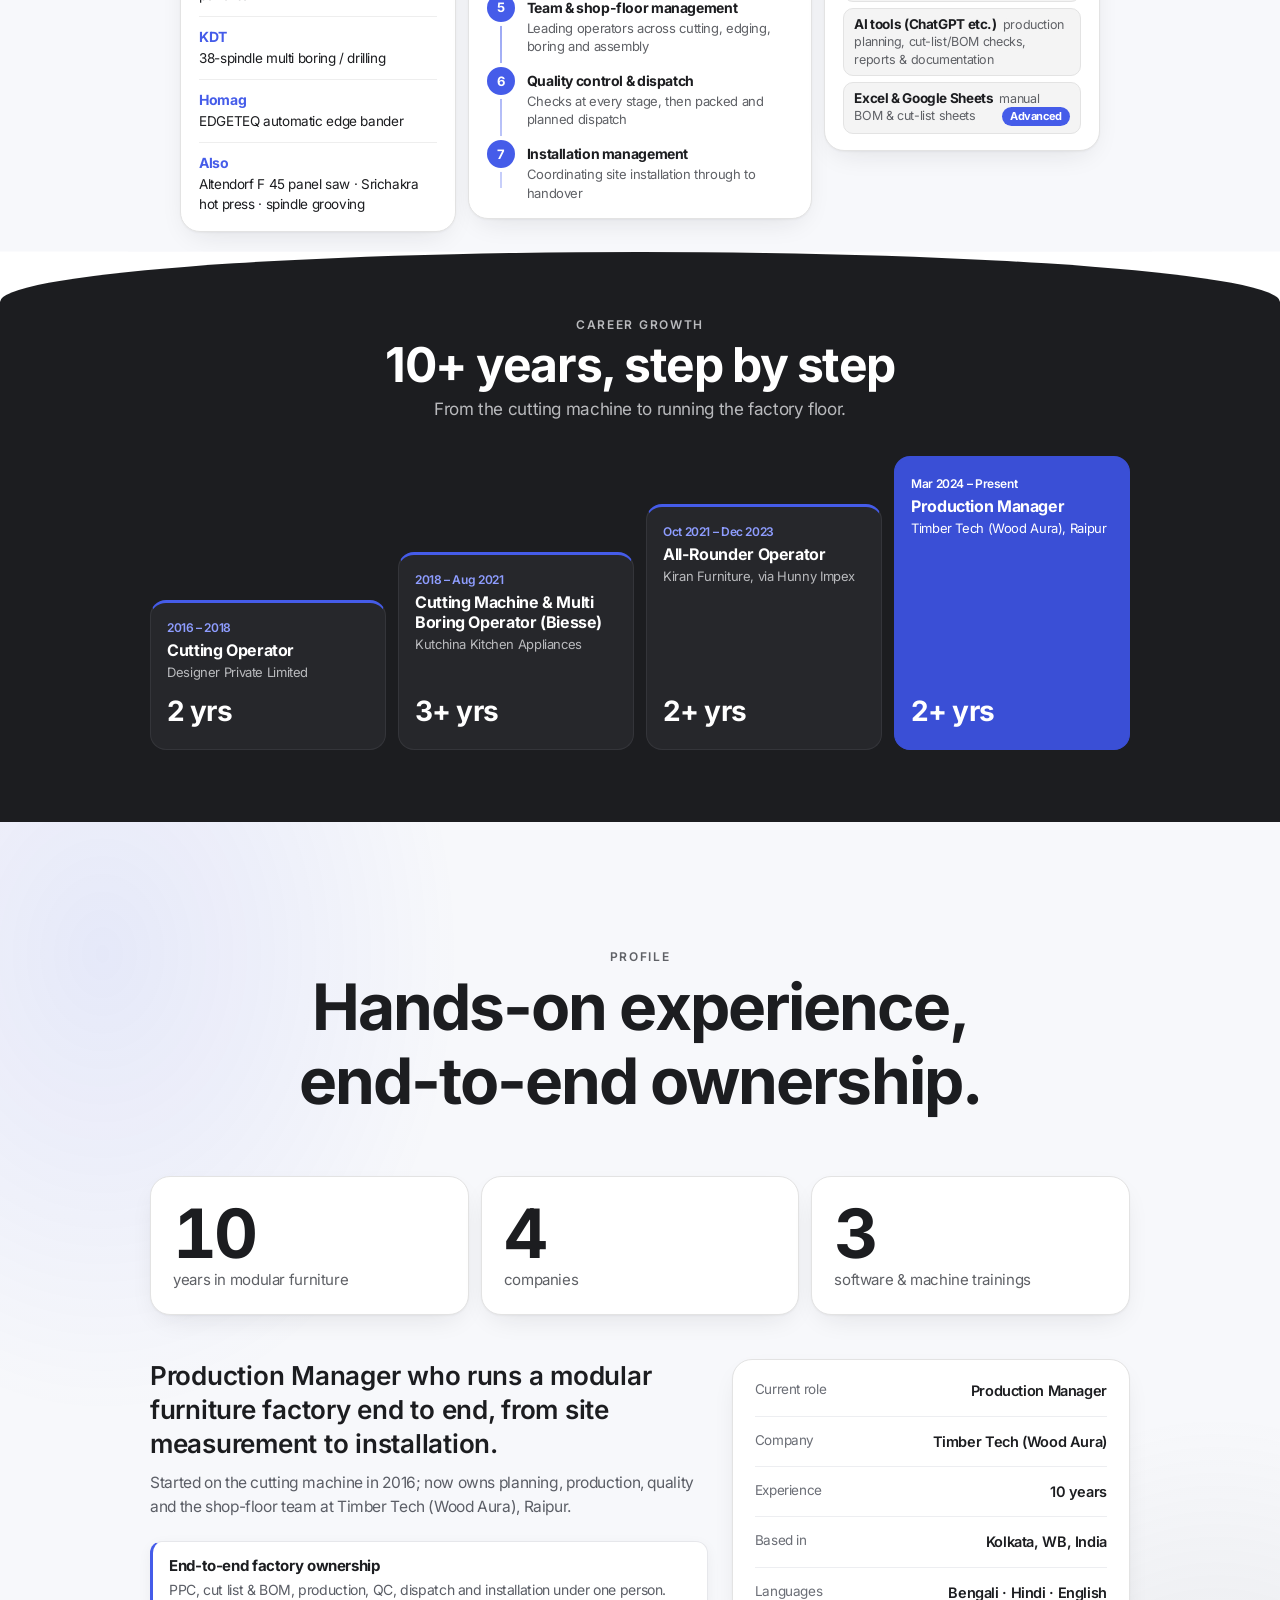
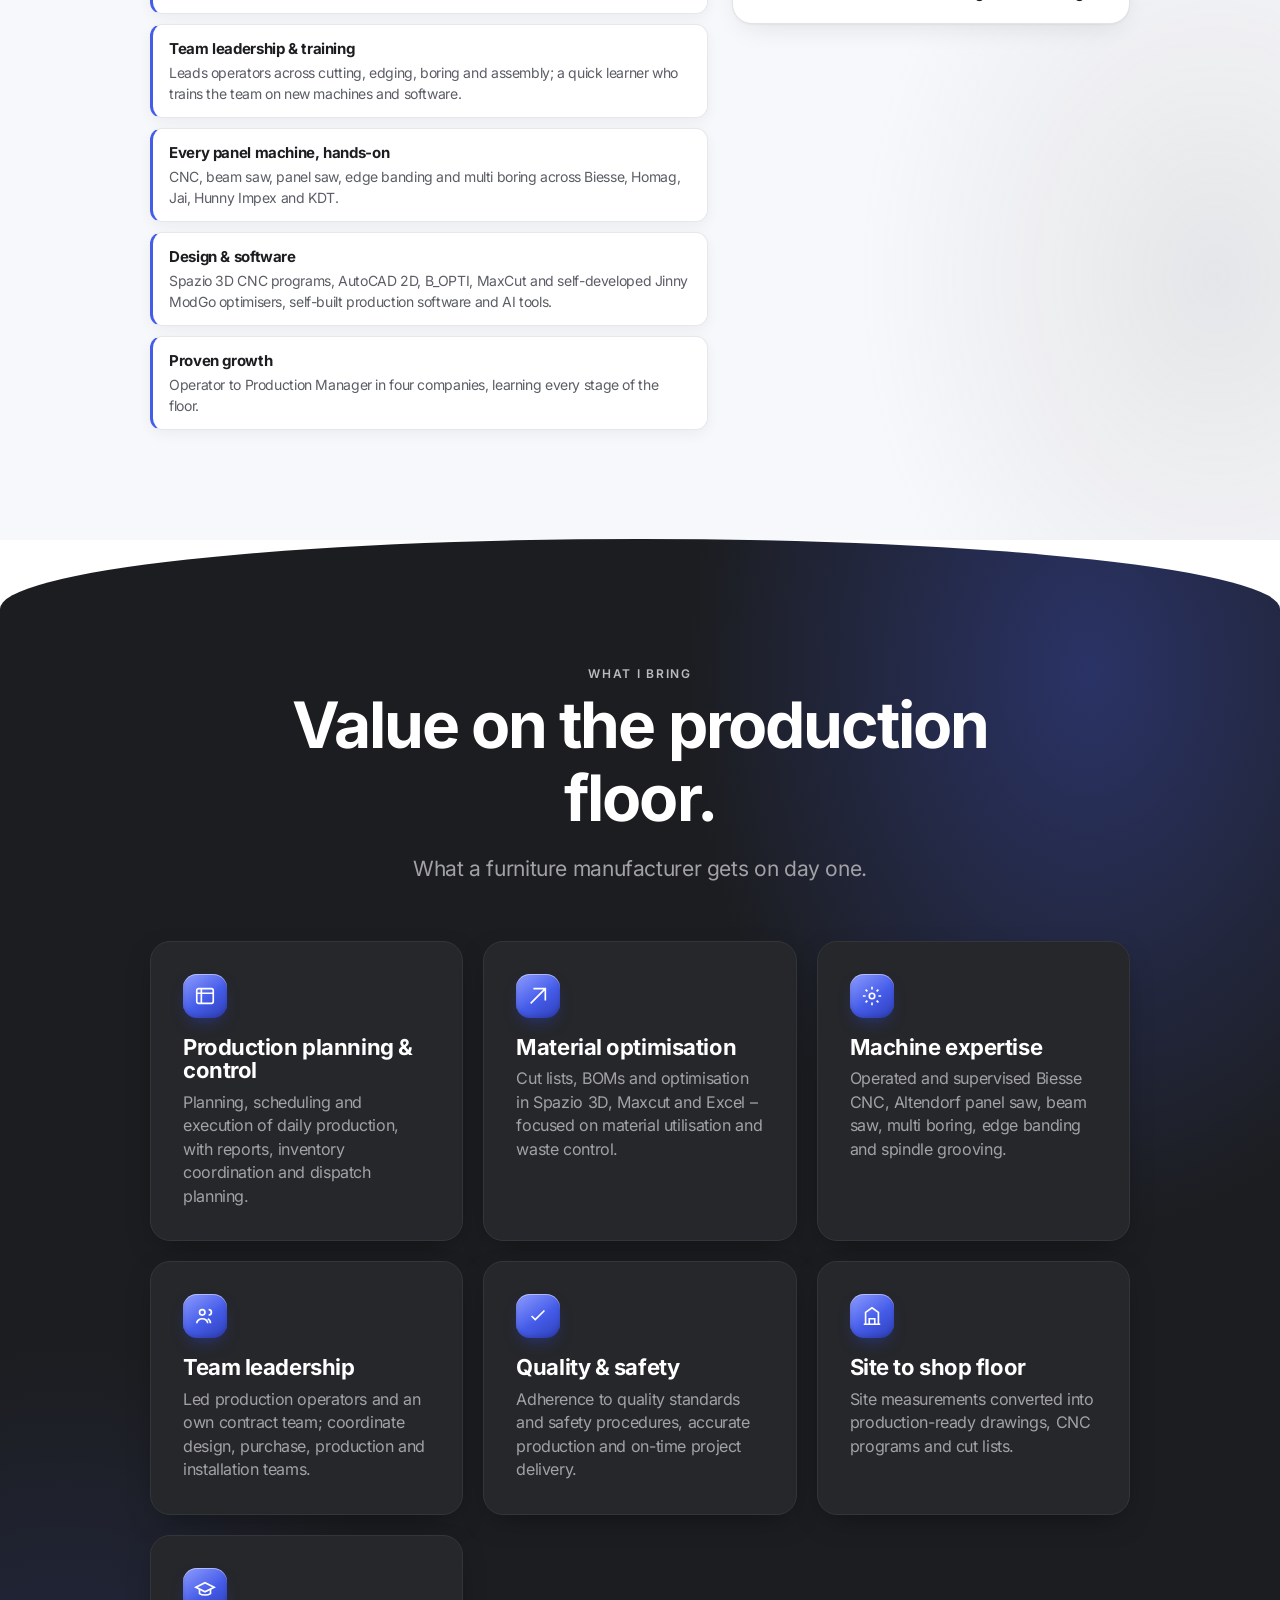
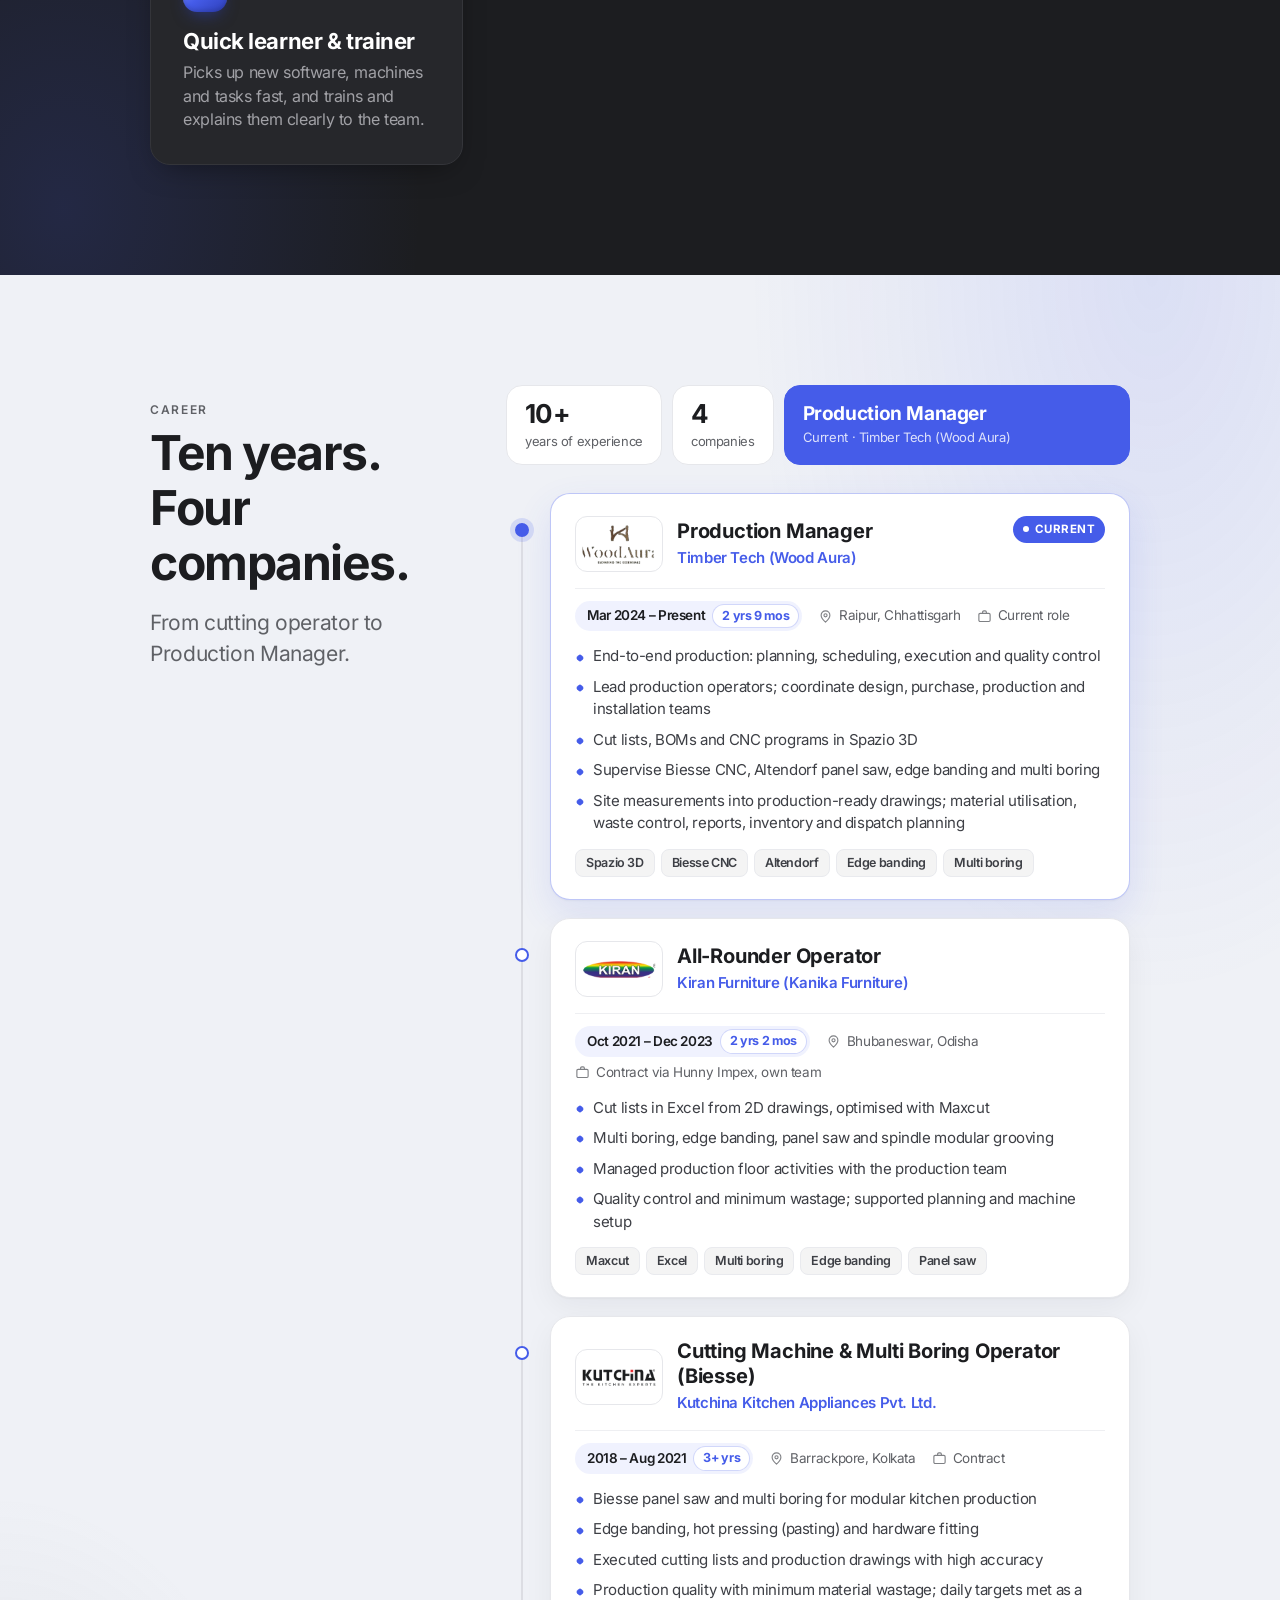
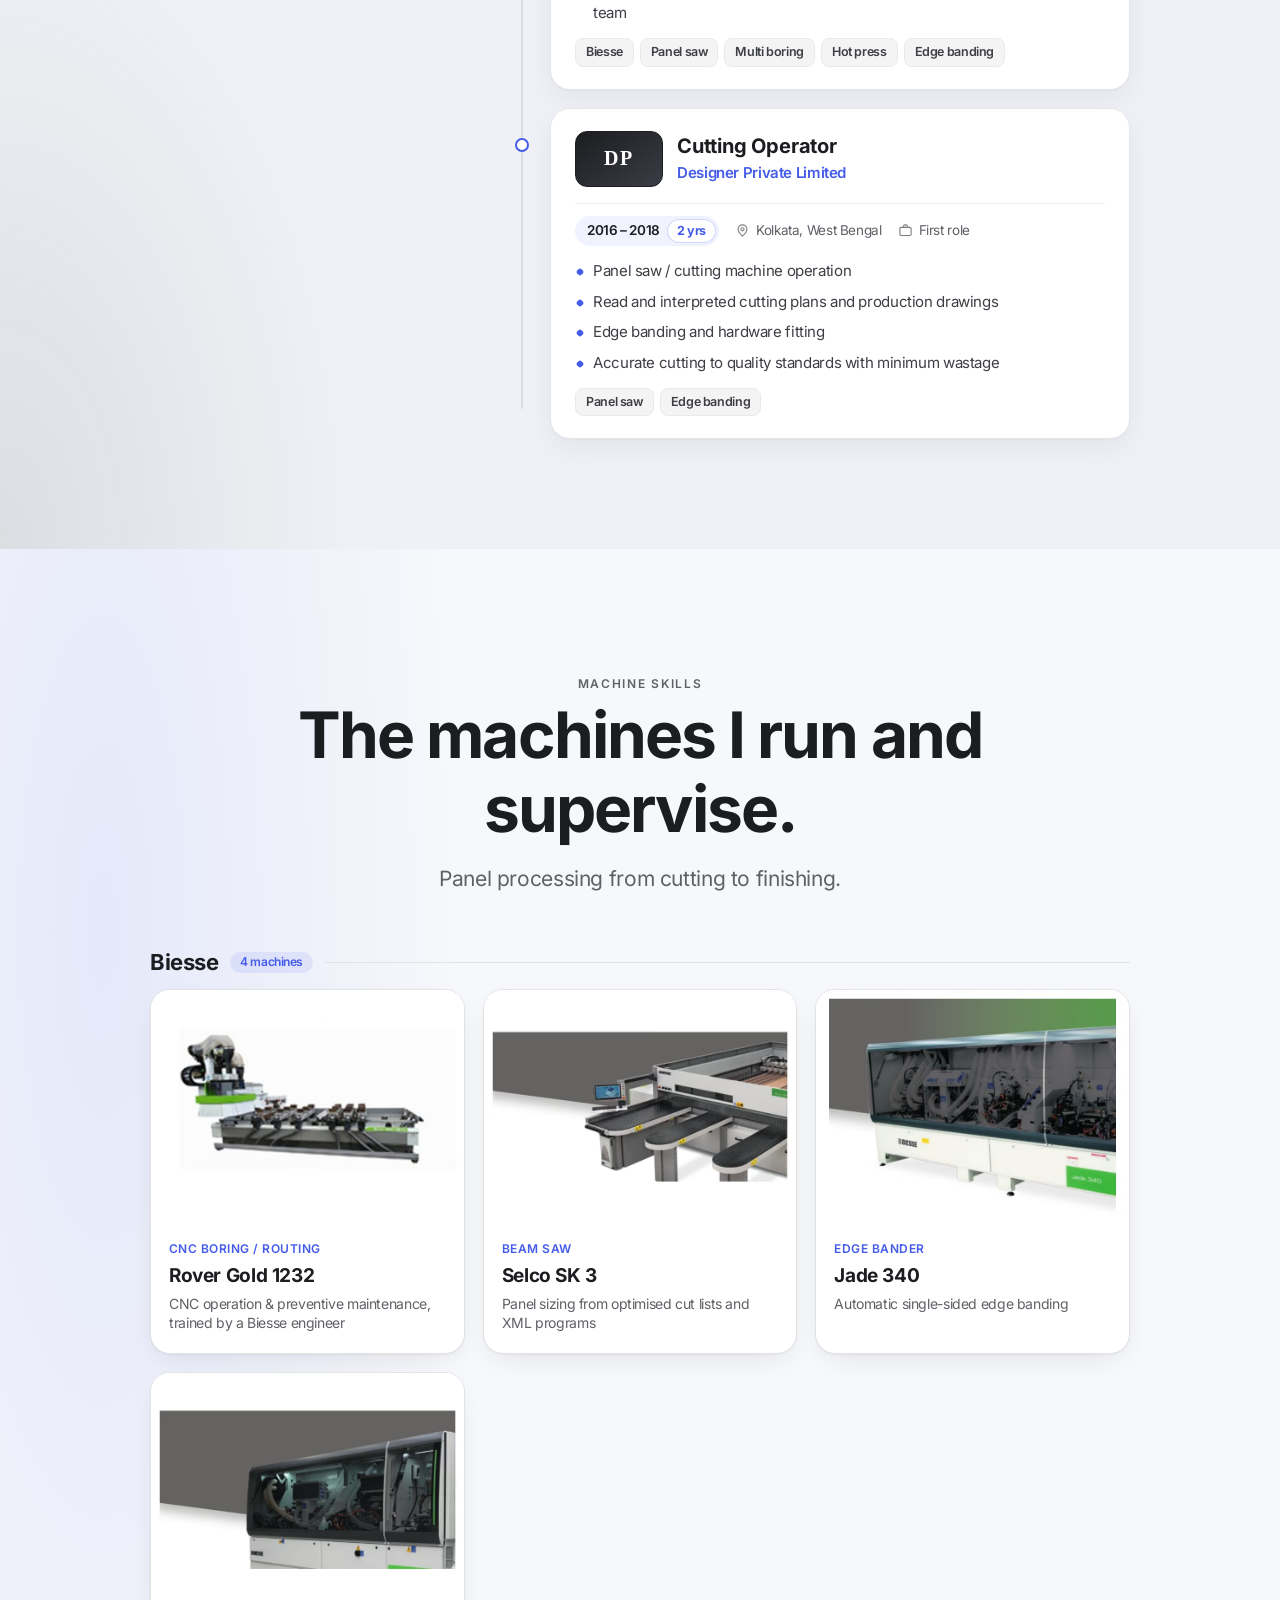
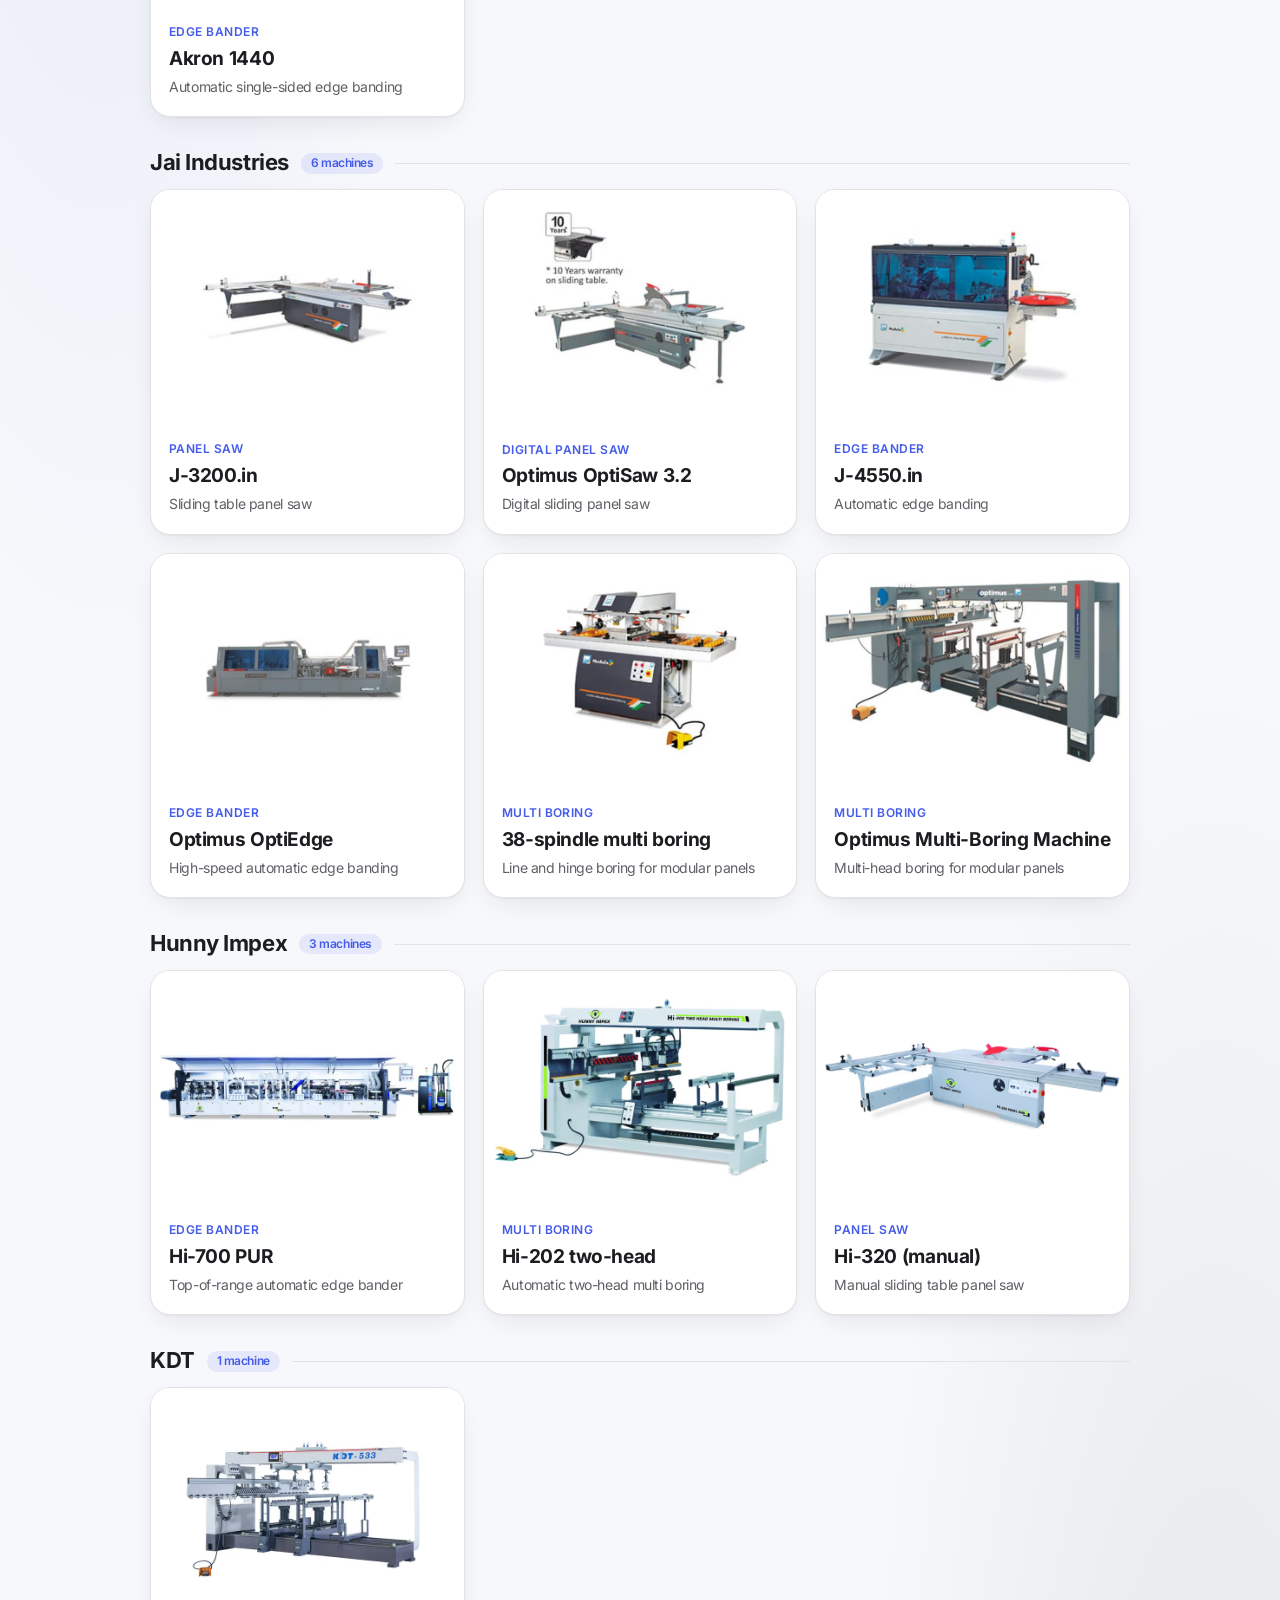
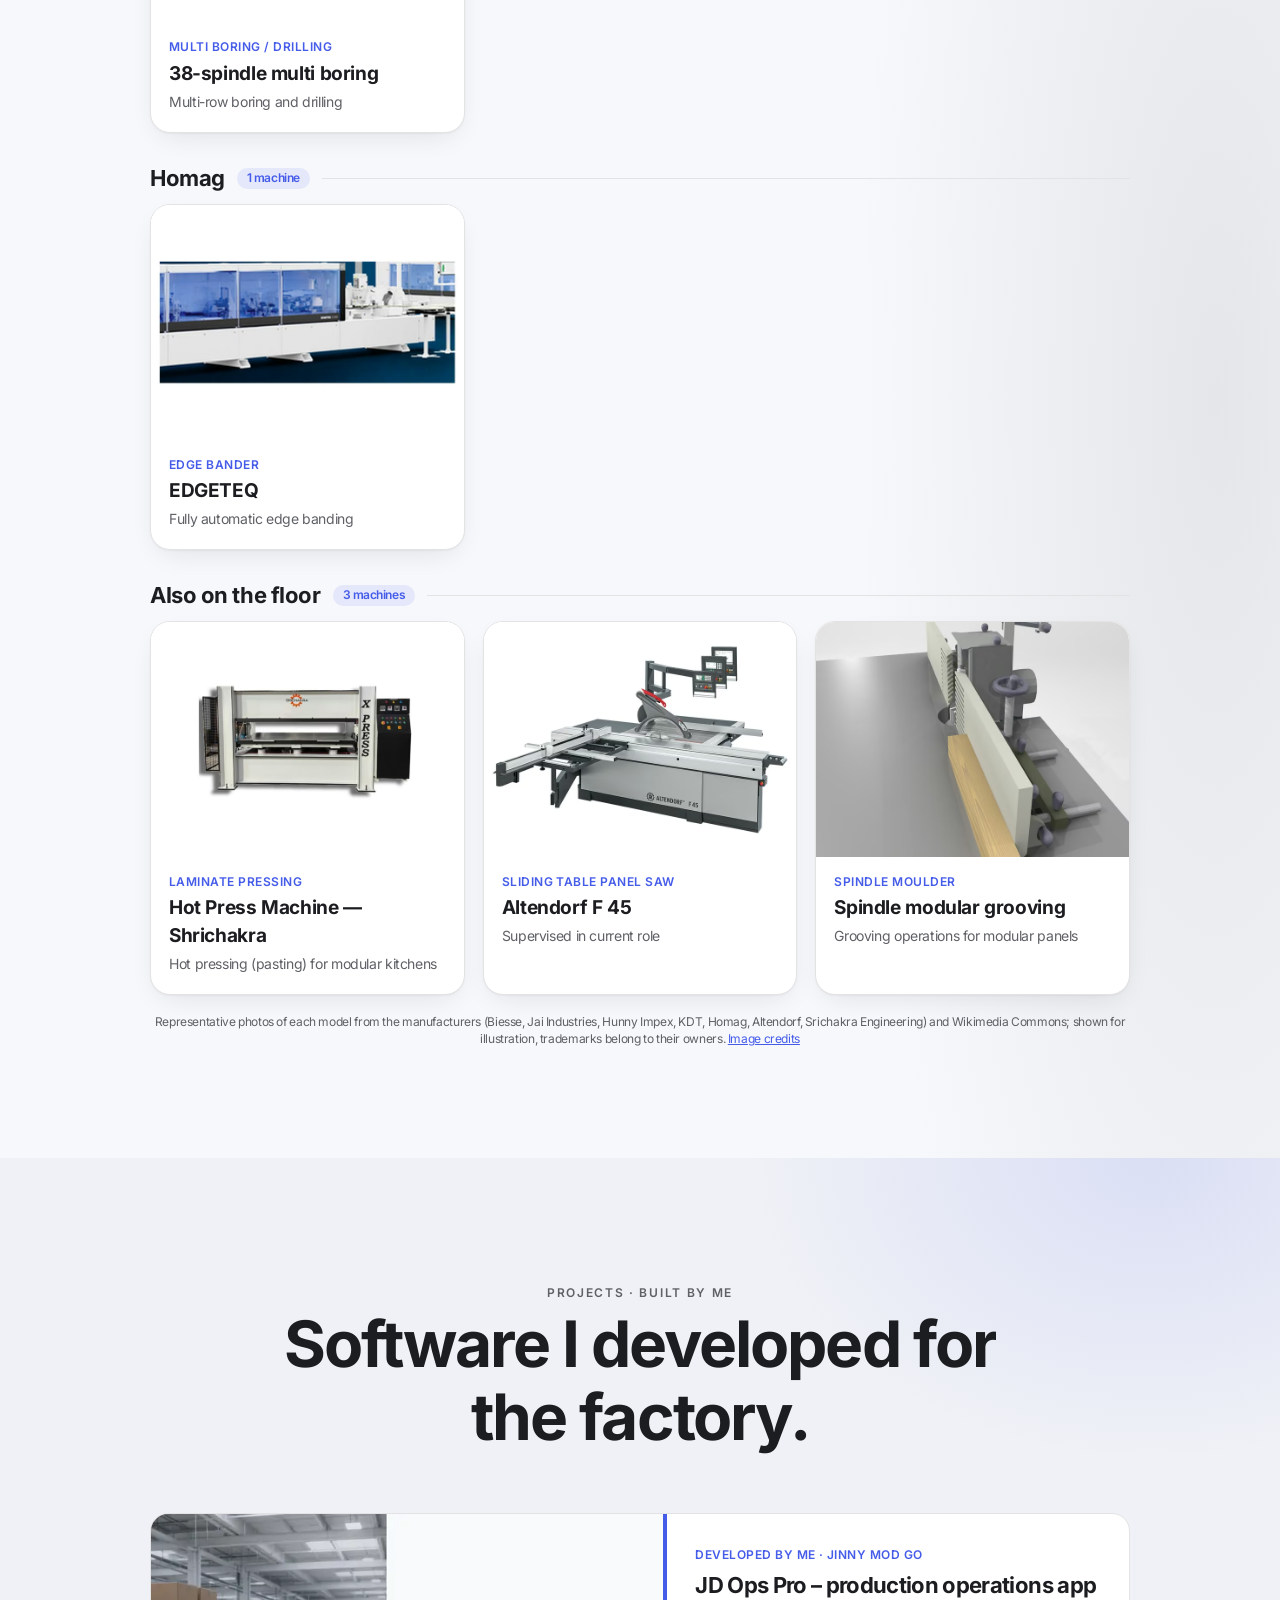
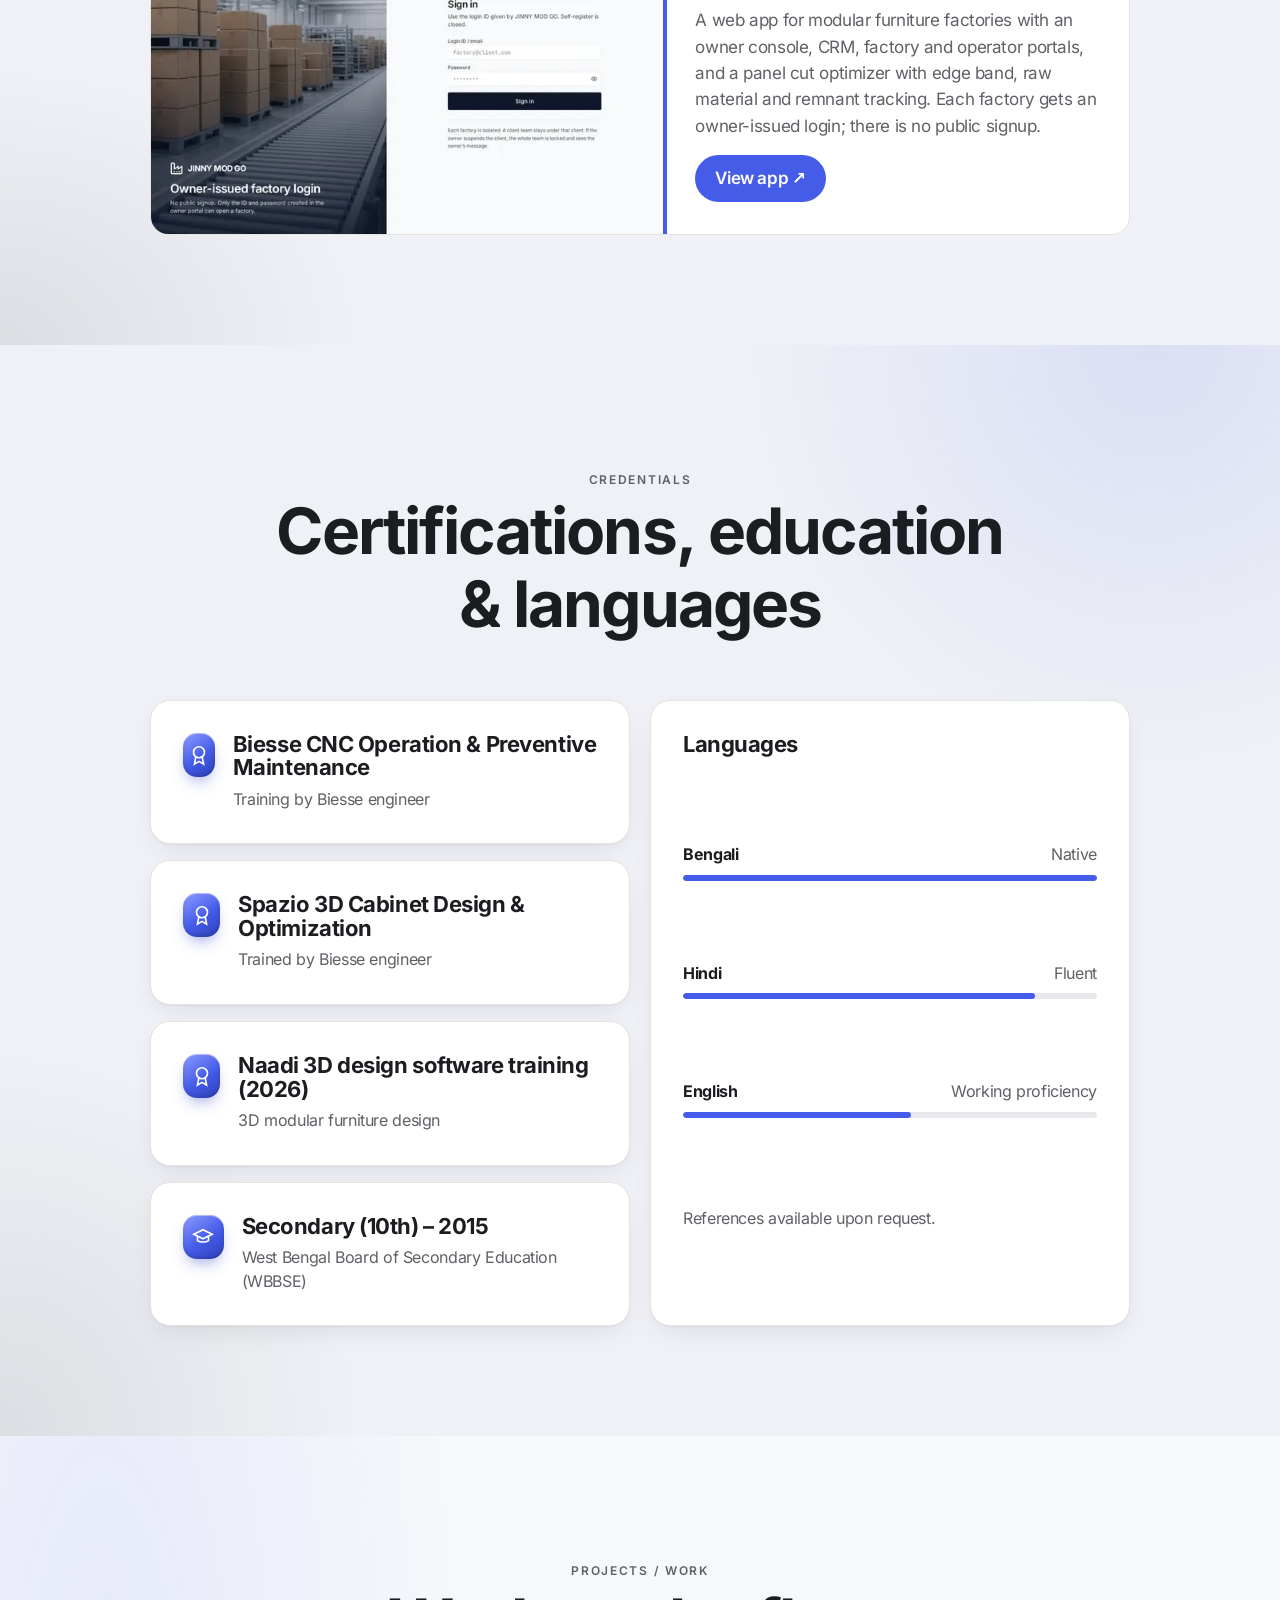
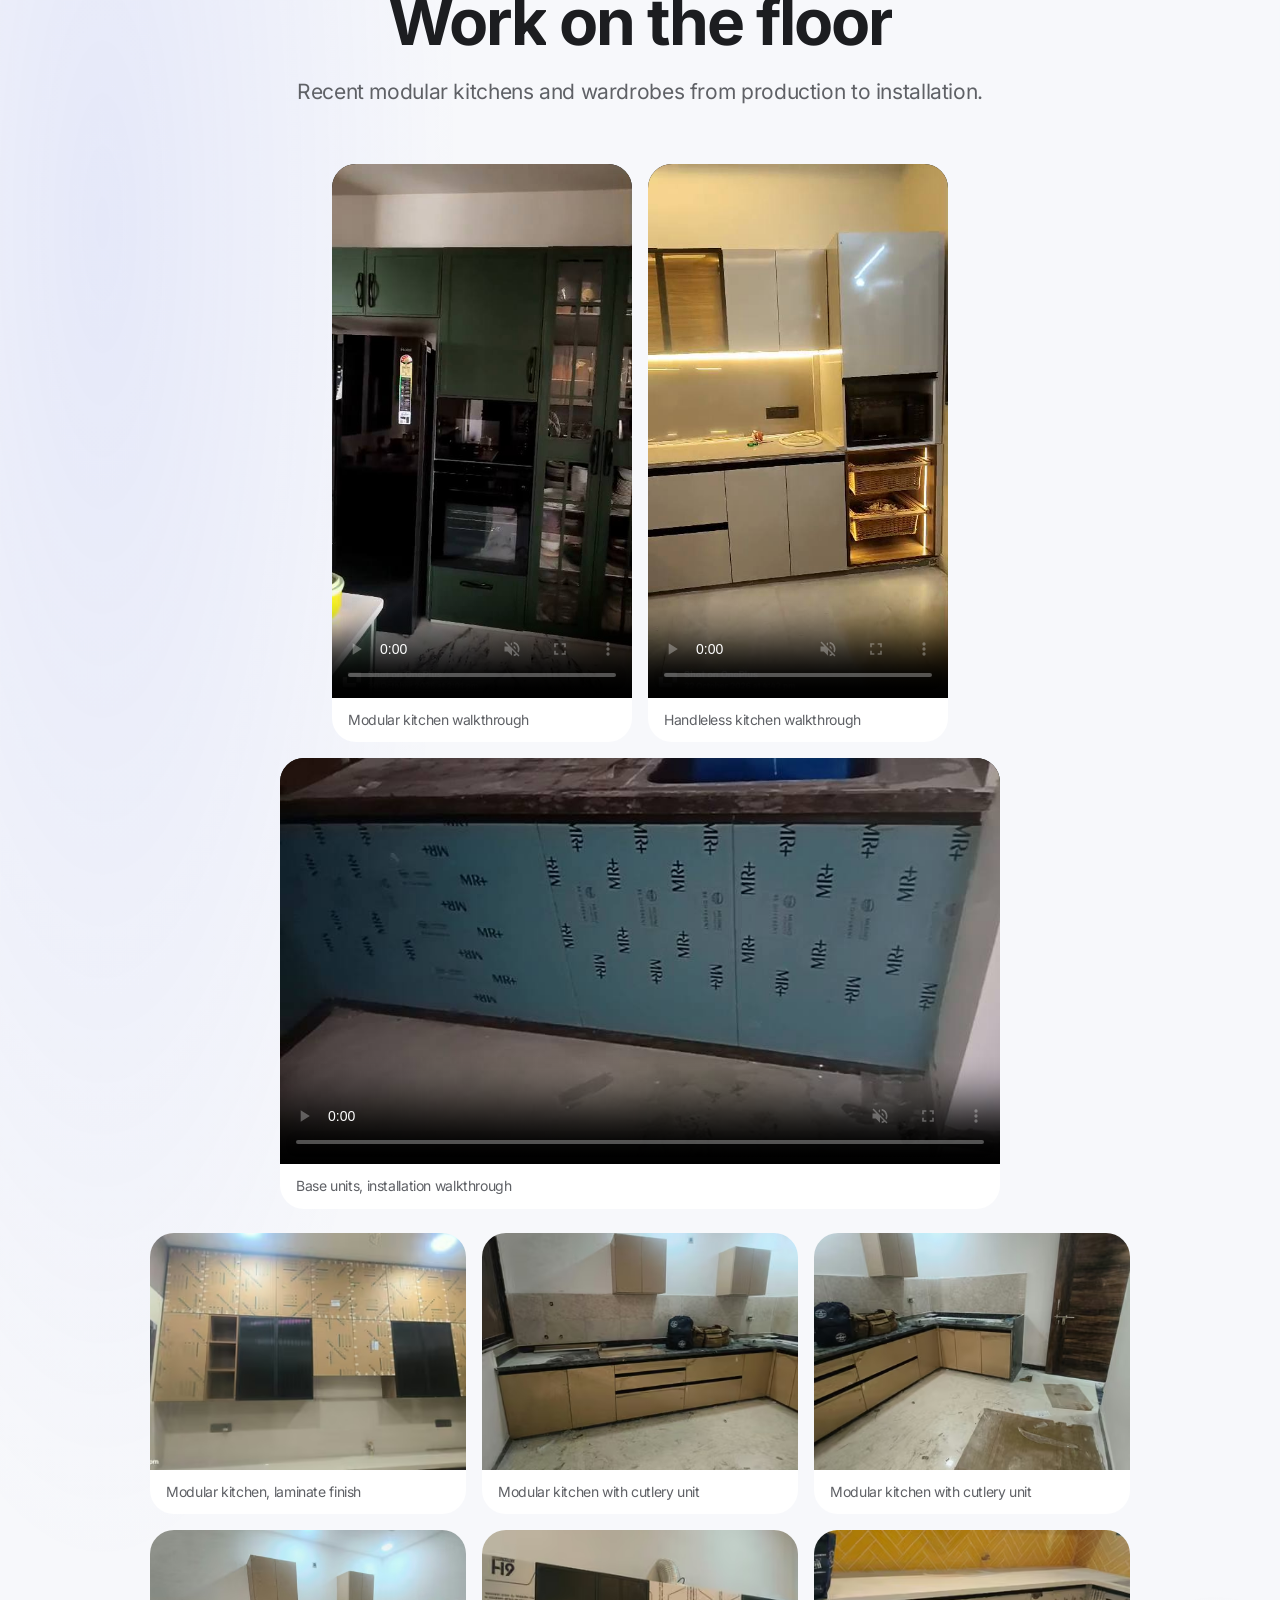
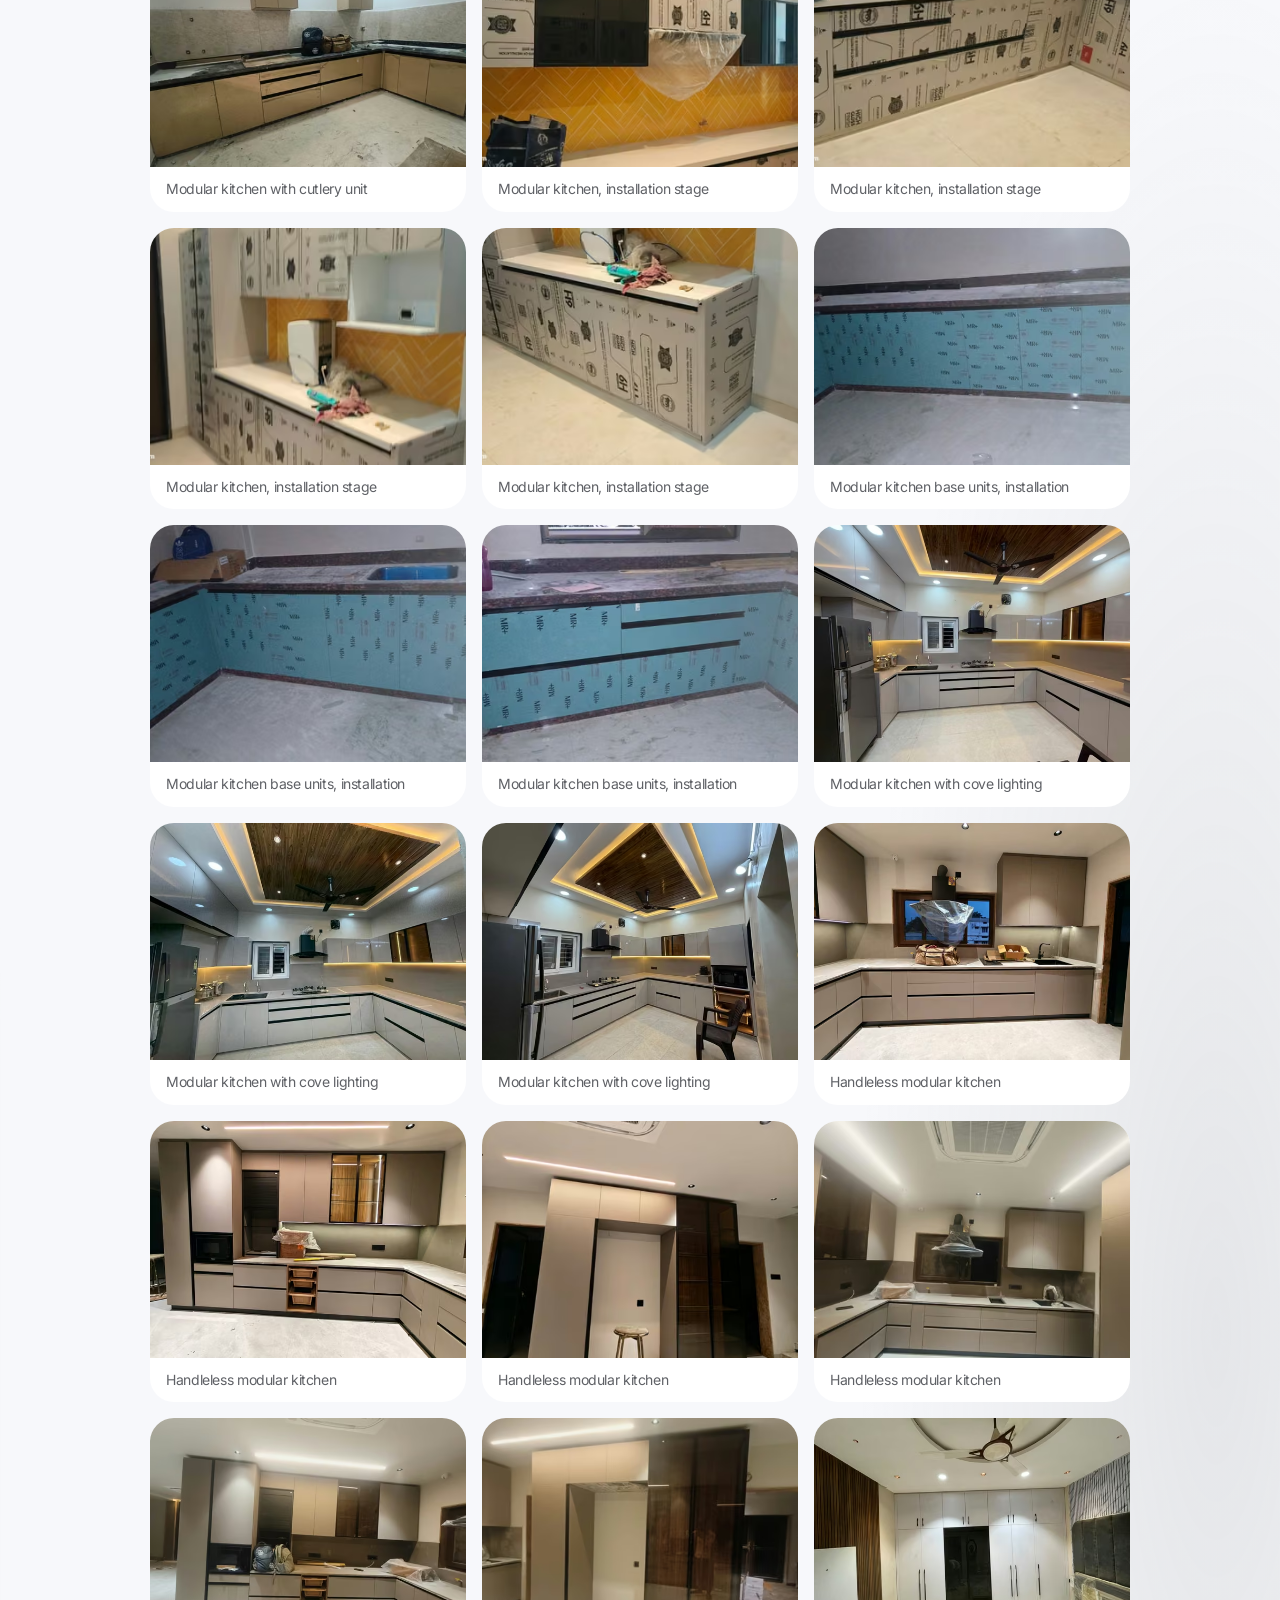
==== commit ff9cca15: "Bot: anchor welcome bubbles above-left of avatar via runtime rect, compact 11px card with tail, view" ====
--- a/index.html
+++ b/index.html
@@ -510,4 +510,4 @@
 </main>
 <footer><div class="wrap"><span>© <span id="yr">2026</span> Dhananjay (Sanu) Debnath</span><span><a href="resume.html">Resume</a> · Production Manager | Modular Furniture Manufacturing</span><span class="fc">Machine photos: manufacturers &amp; Wikimedia Commons – <a href="CREDITS.md">credits</a></span></div></footer>
 <script src="assets/main.js?v=16" defer></script>
-<script>addEventListener("animationend",function(e){if(e.animationName=="pup")window.__ddPre=performance.now()},true);(function(){var s=document.createElement("script");s.src="assets/bot.js?v=3d27";s.async=true;document.body.appendChild(s)})()</script></body></html>
+<script>addEventListener("animationend",function(e){if(e.animationName=="pup")window.__ddPre=performance.now()},true);(function(){var s=document.createElement("script");s.src="assets/bot.js?v=3d28";s.async=true;document.body.appendChild(s)})()</script></body></html>
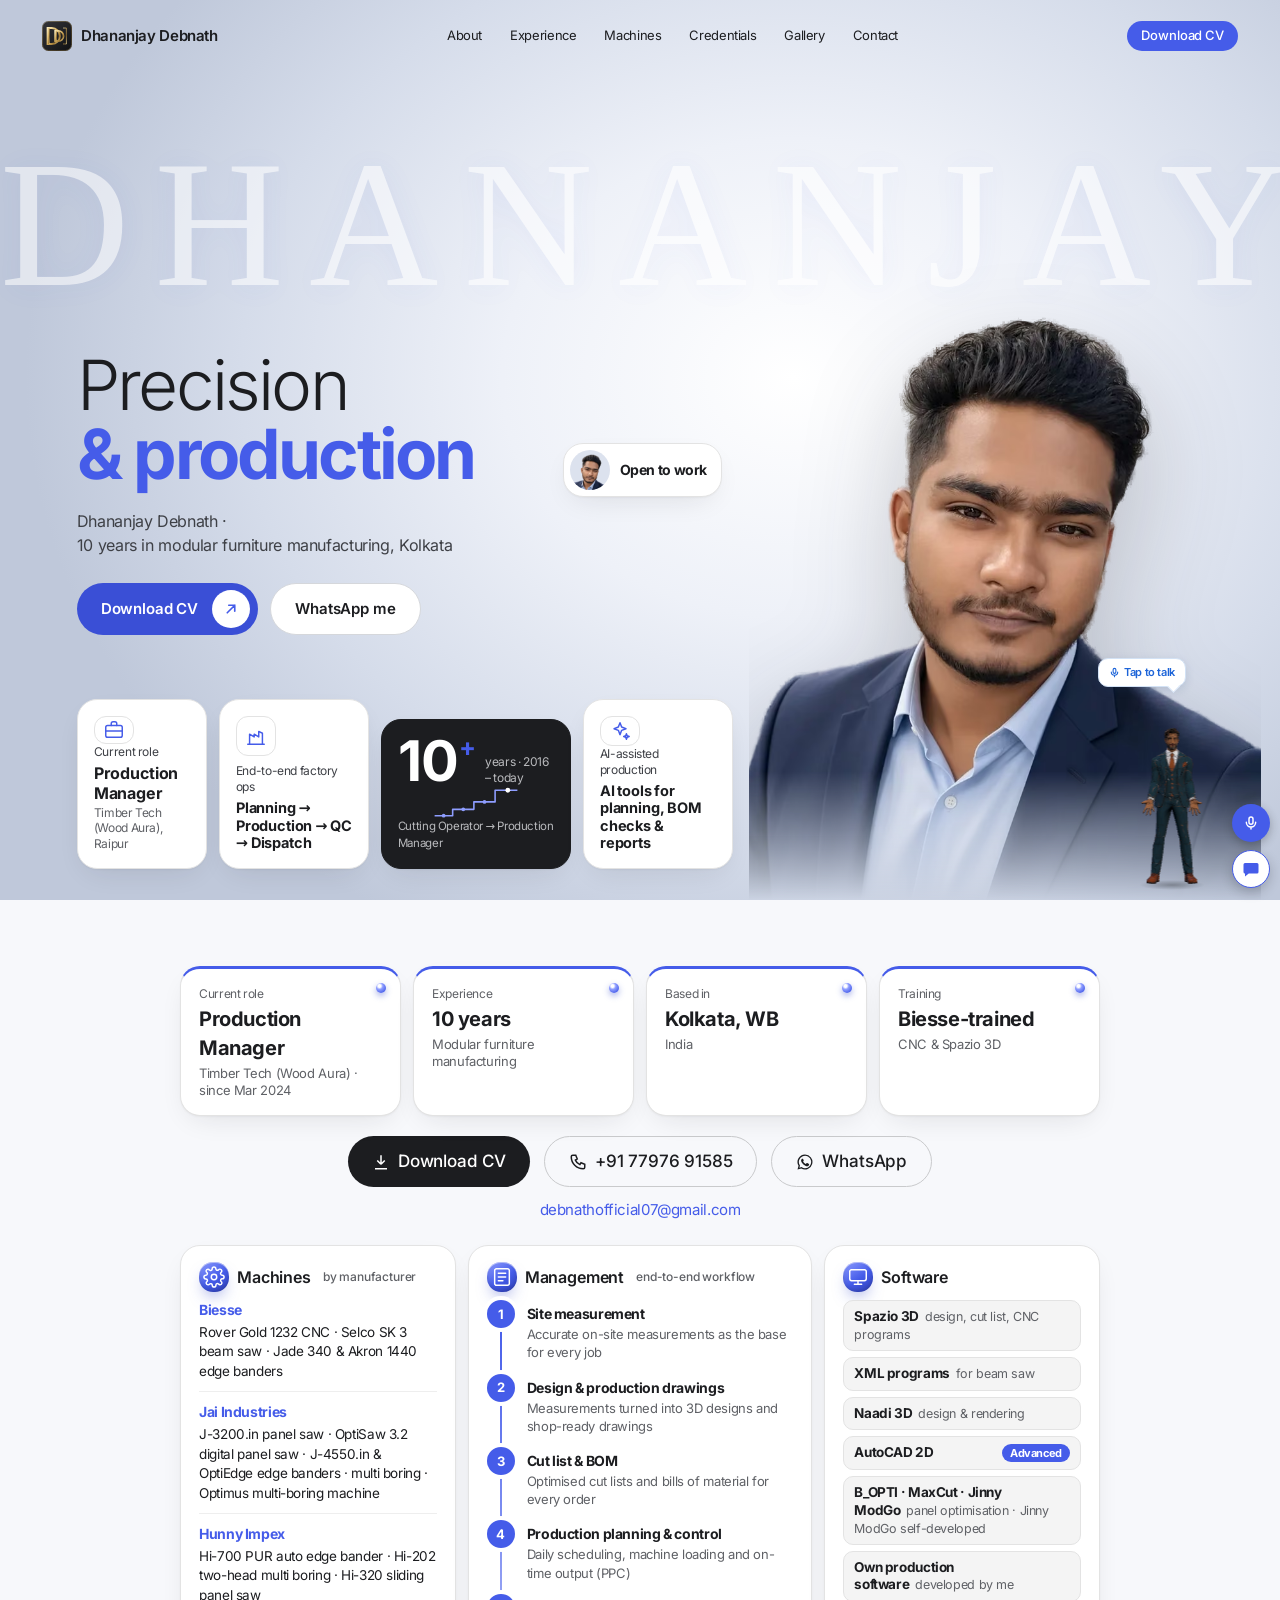
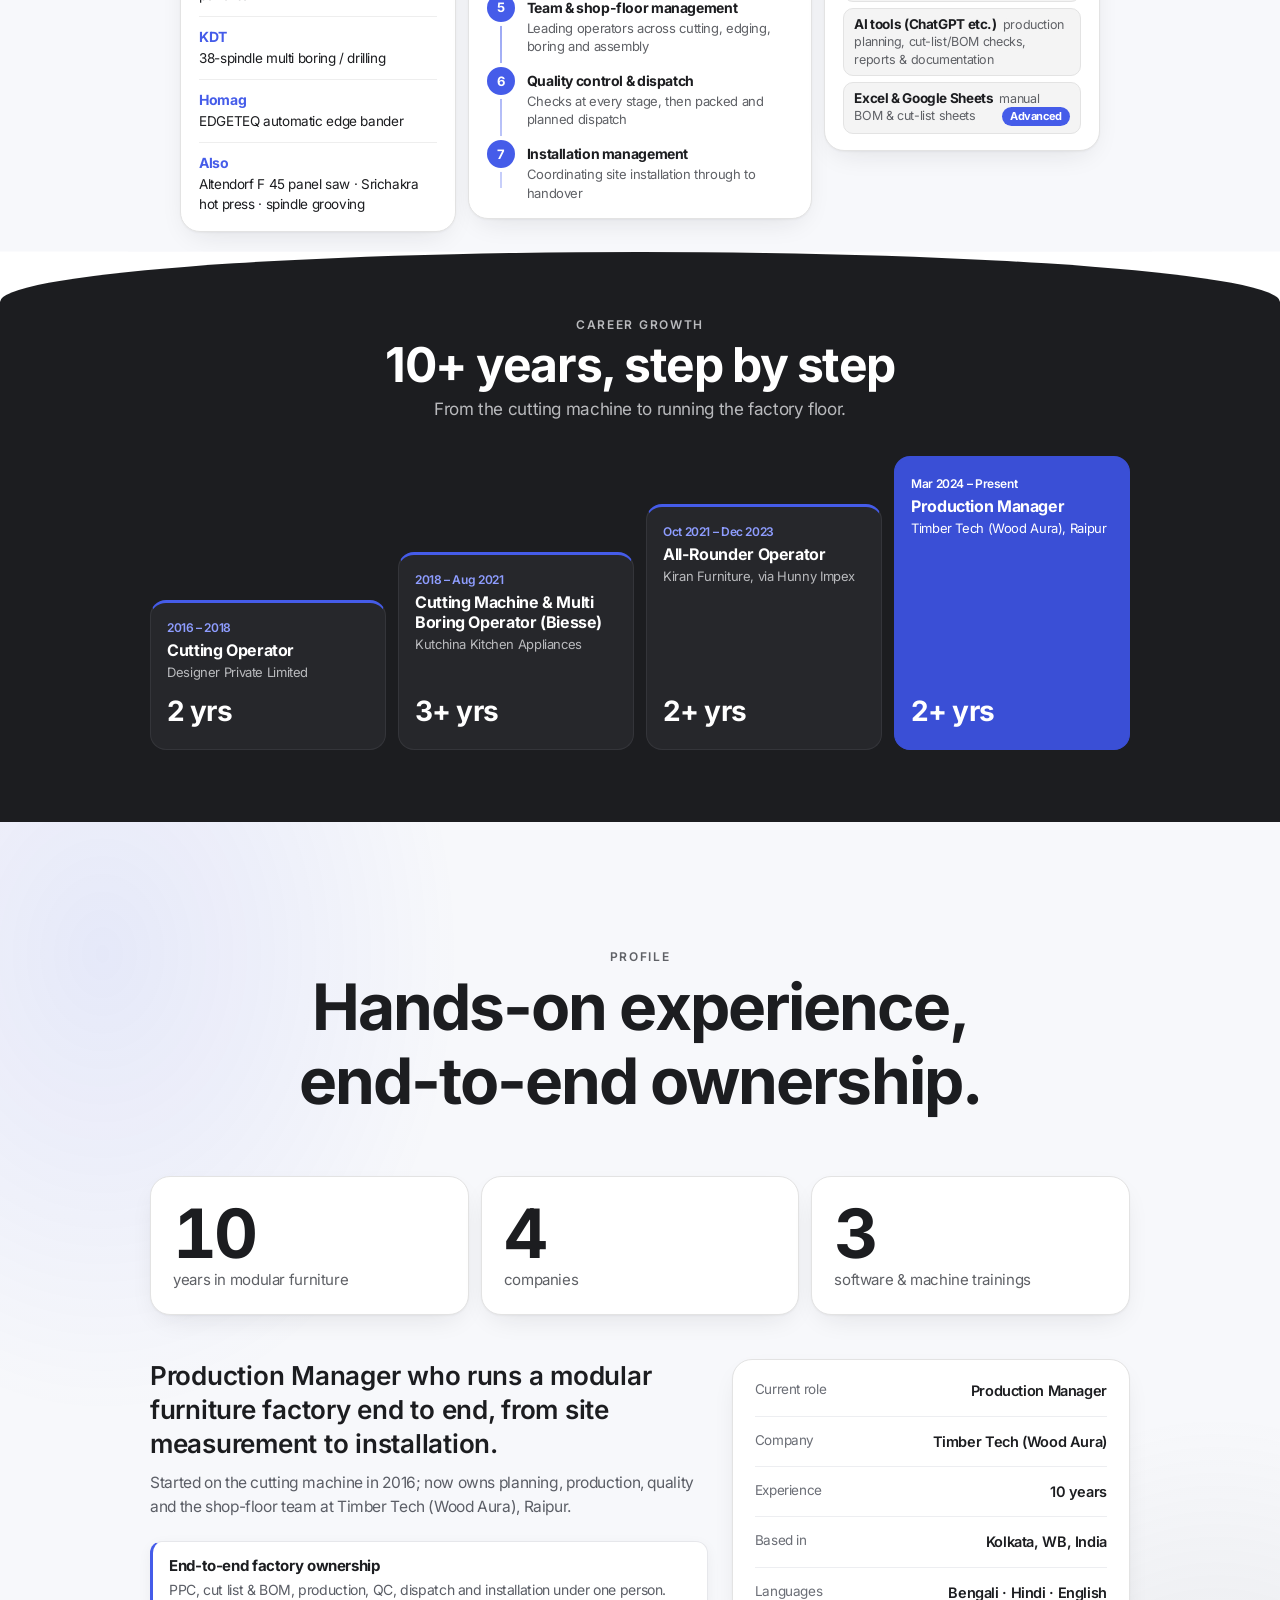
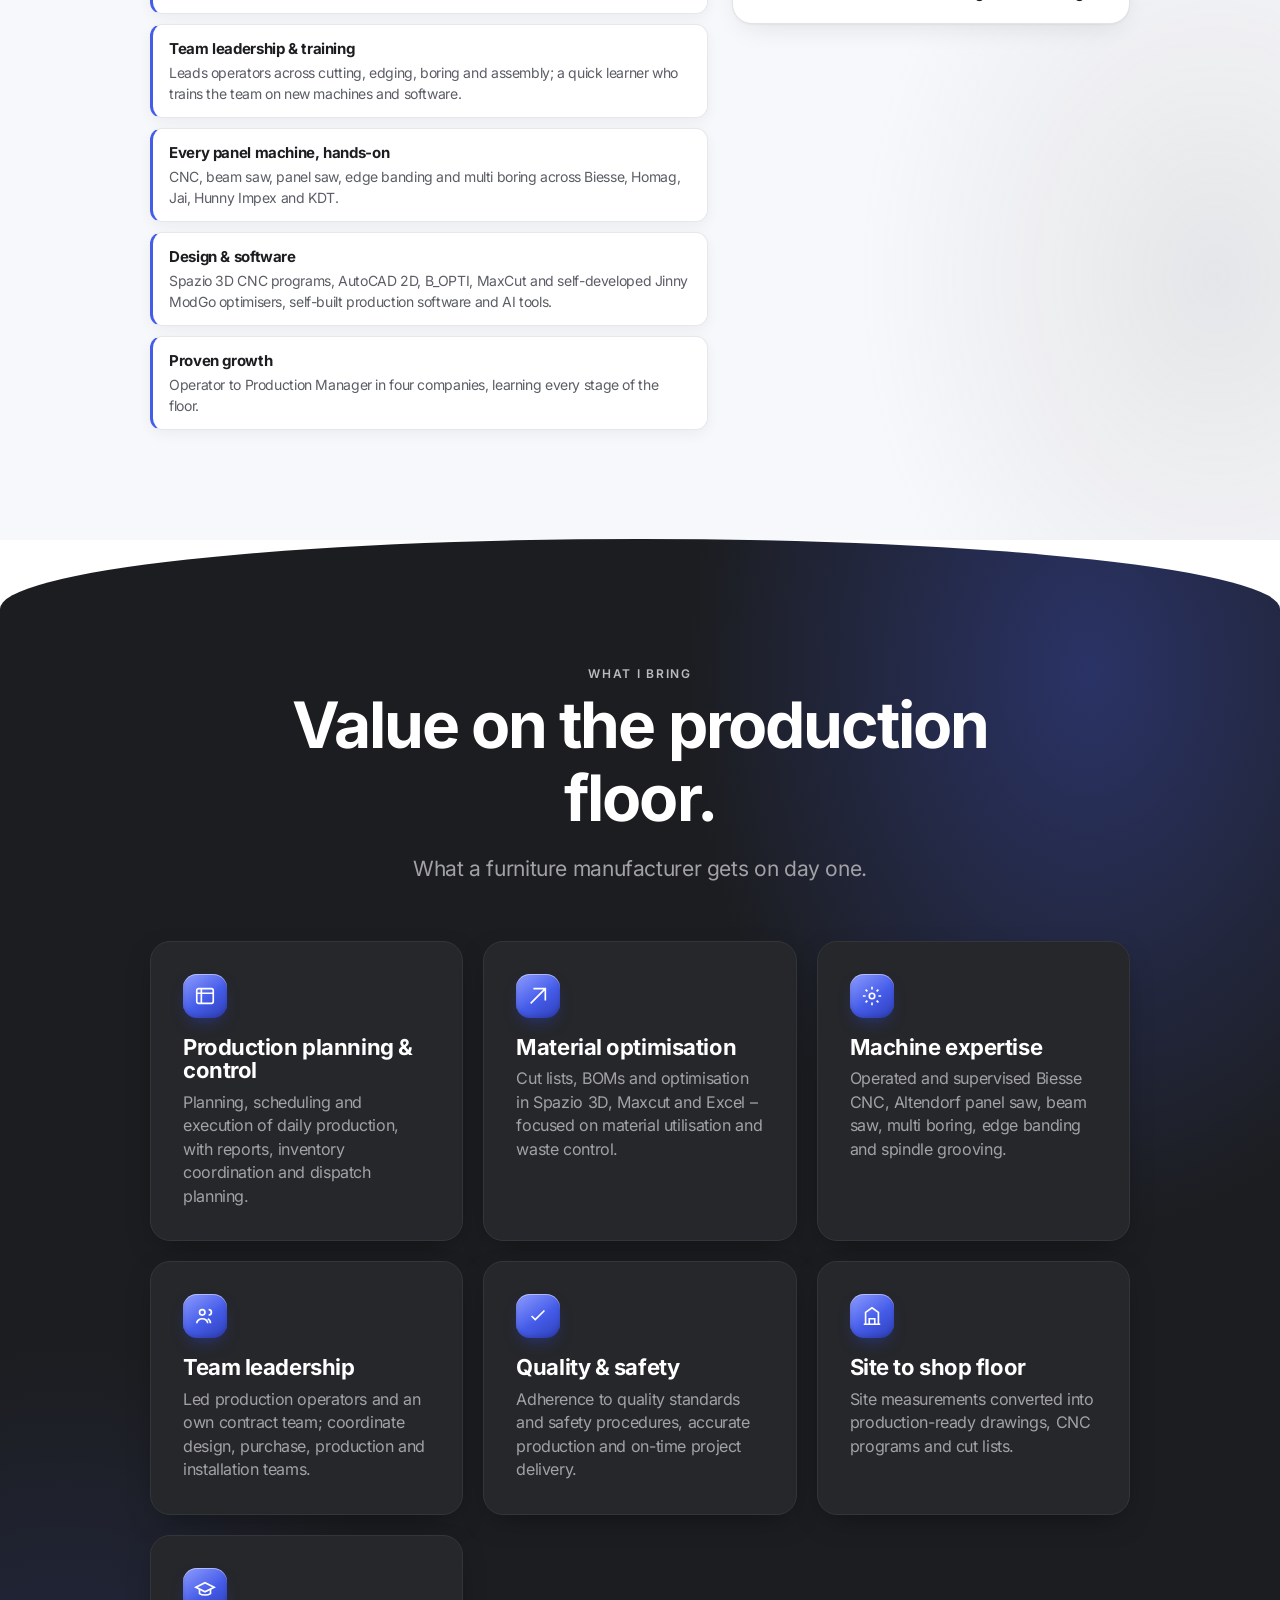
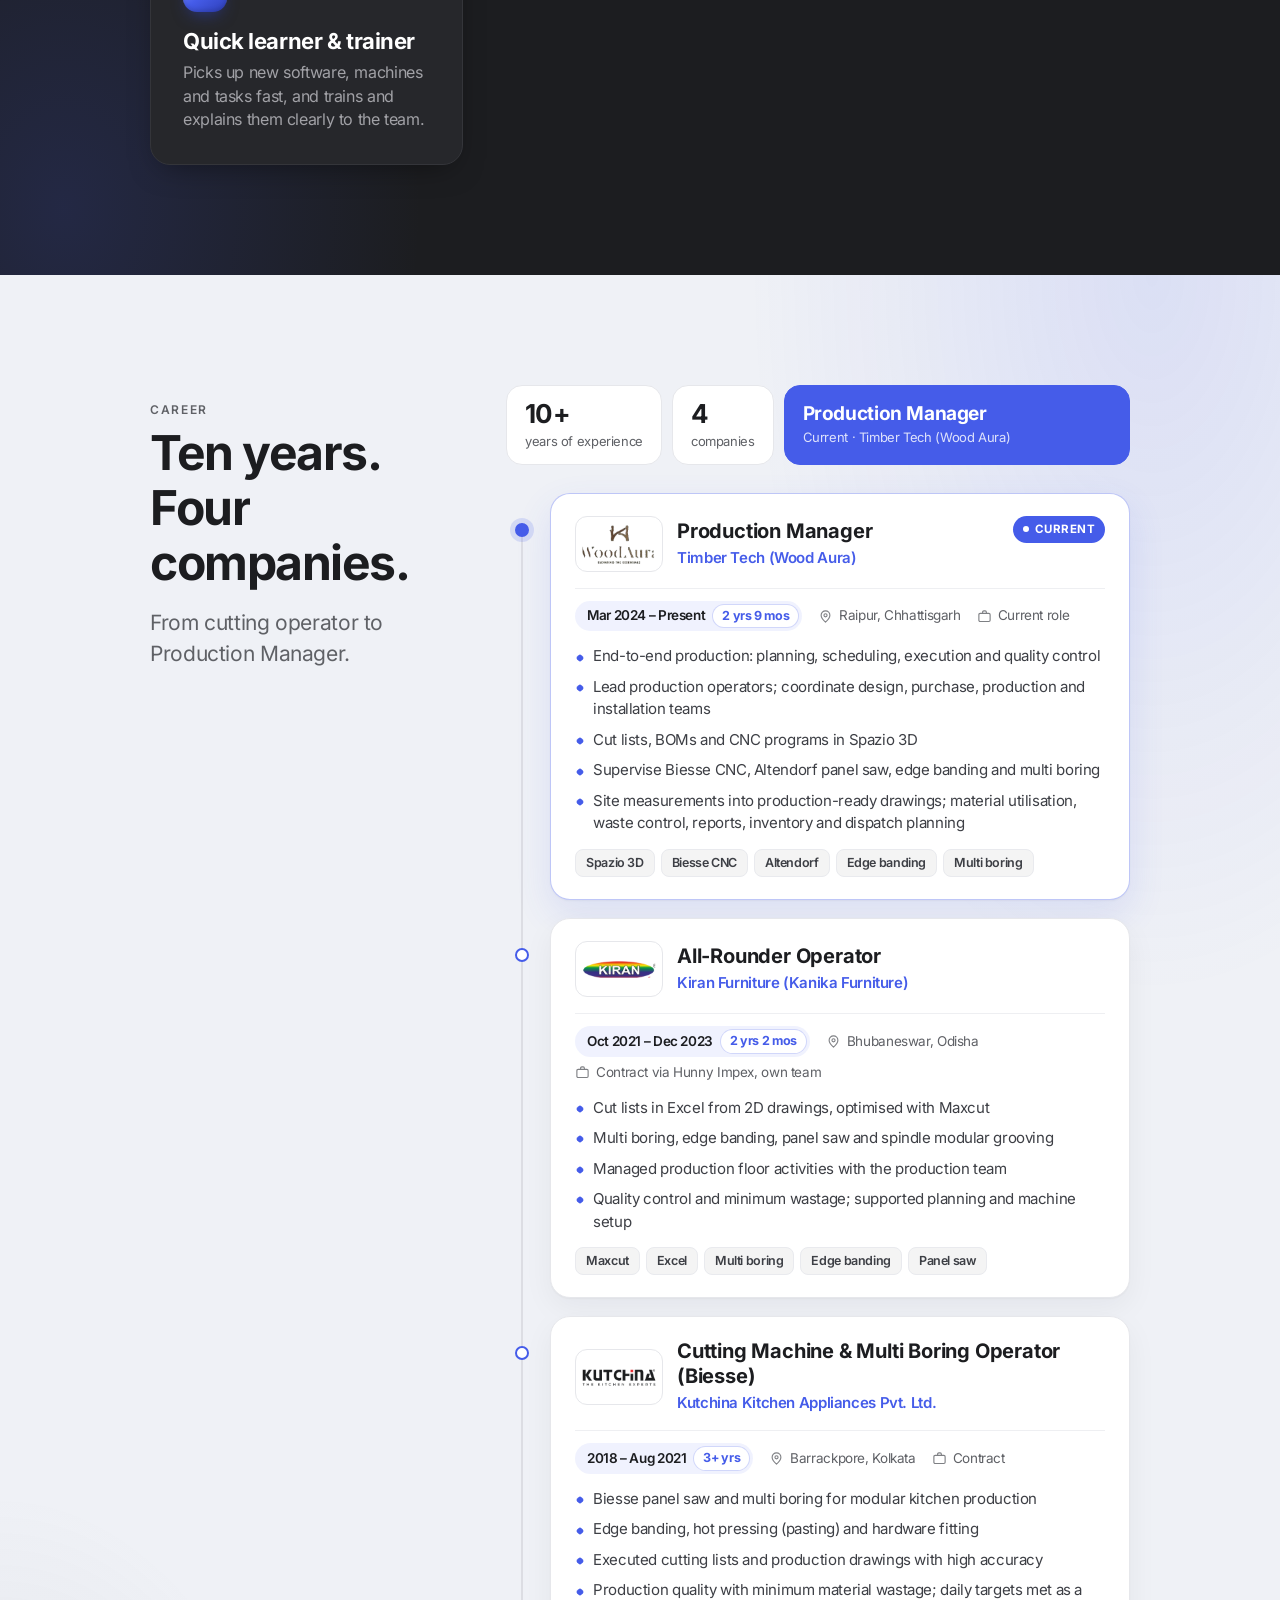
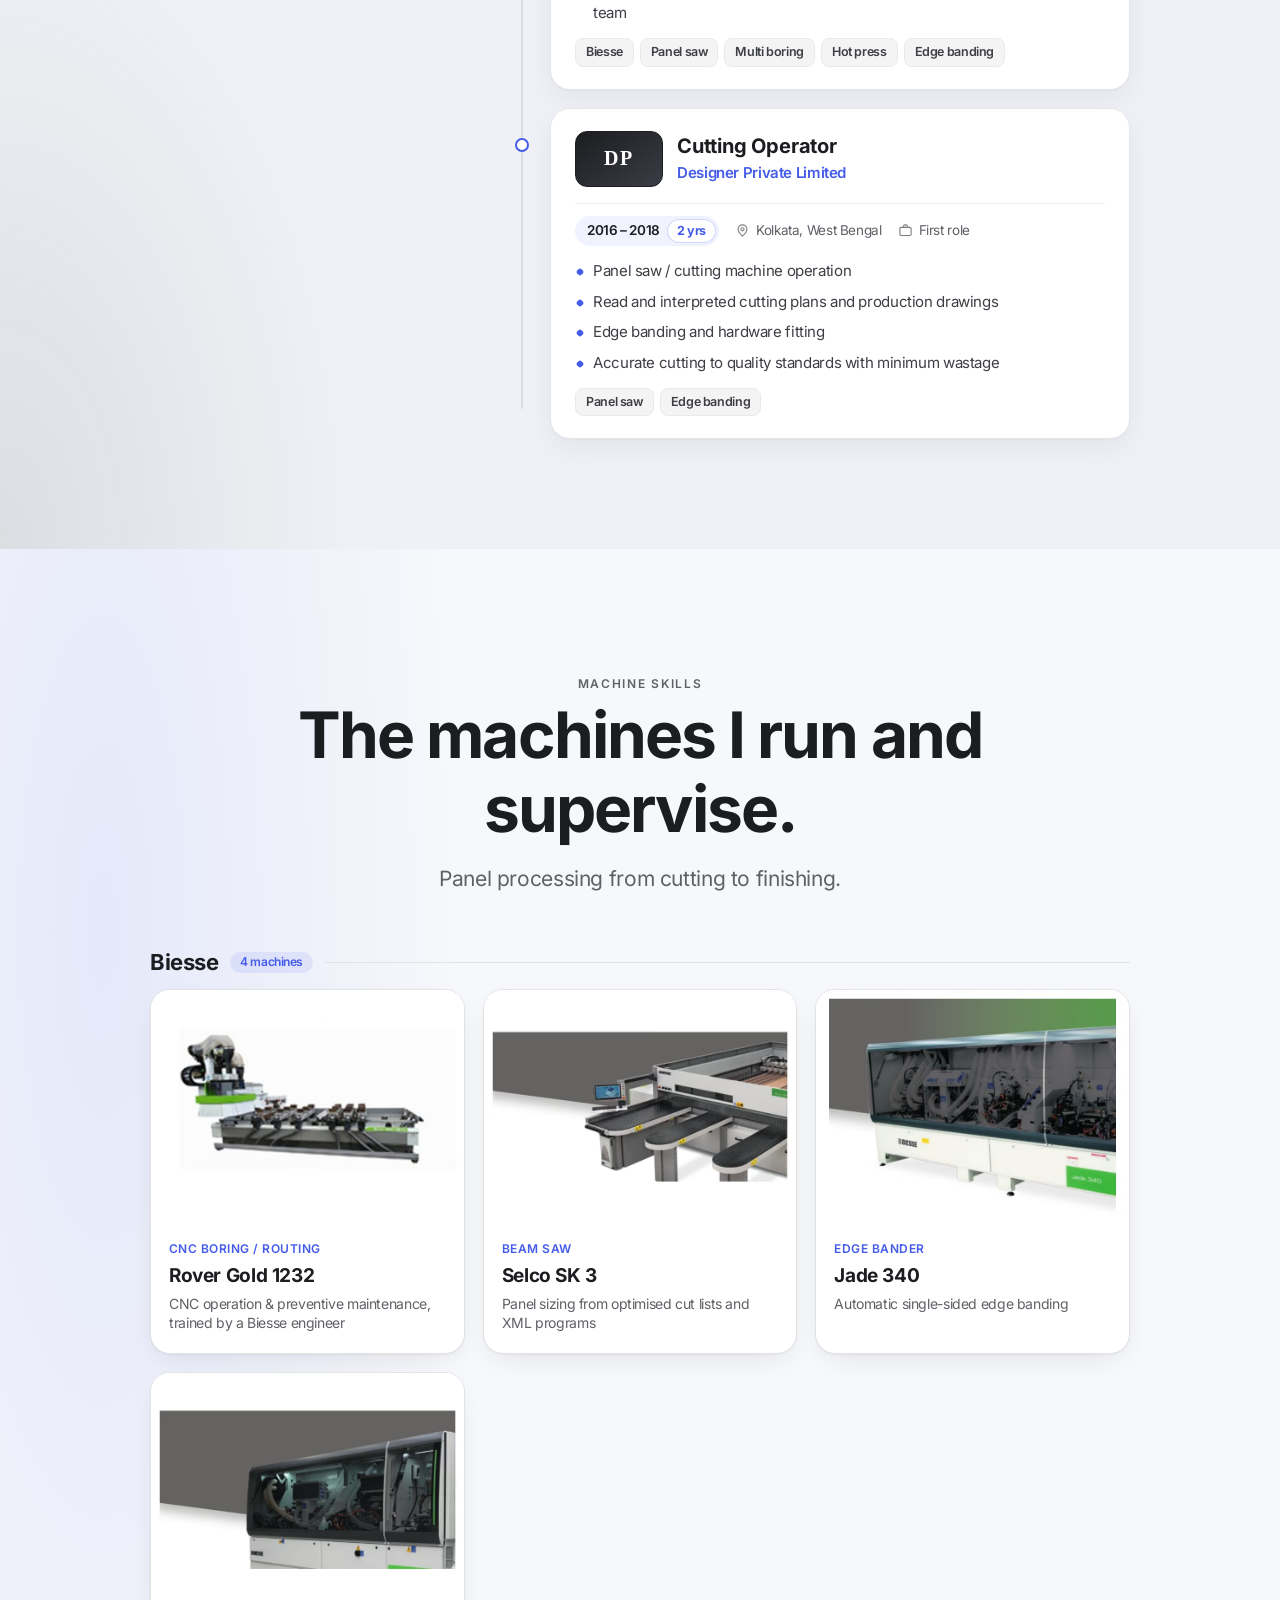
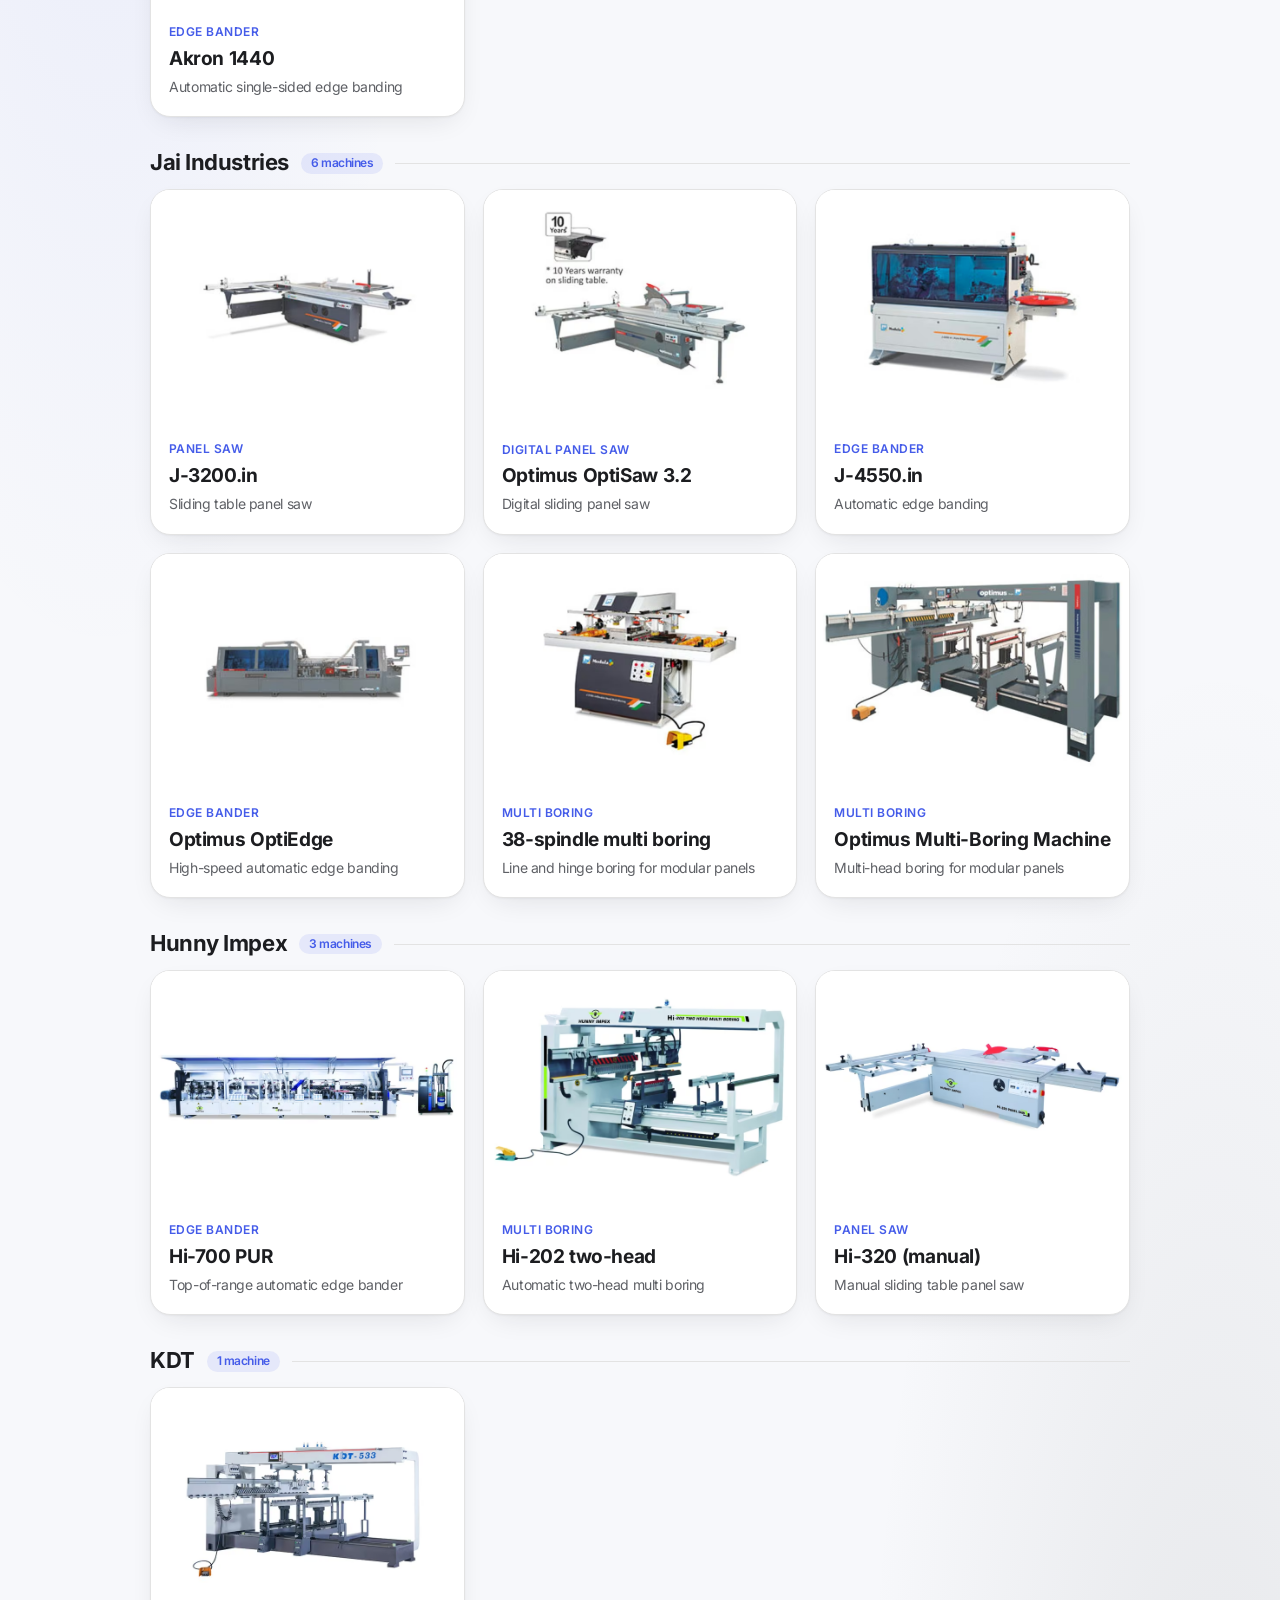
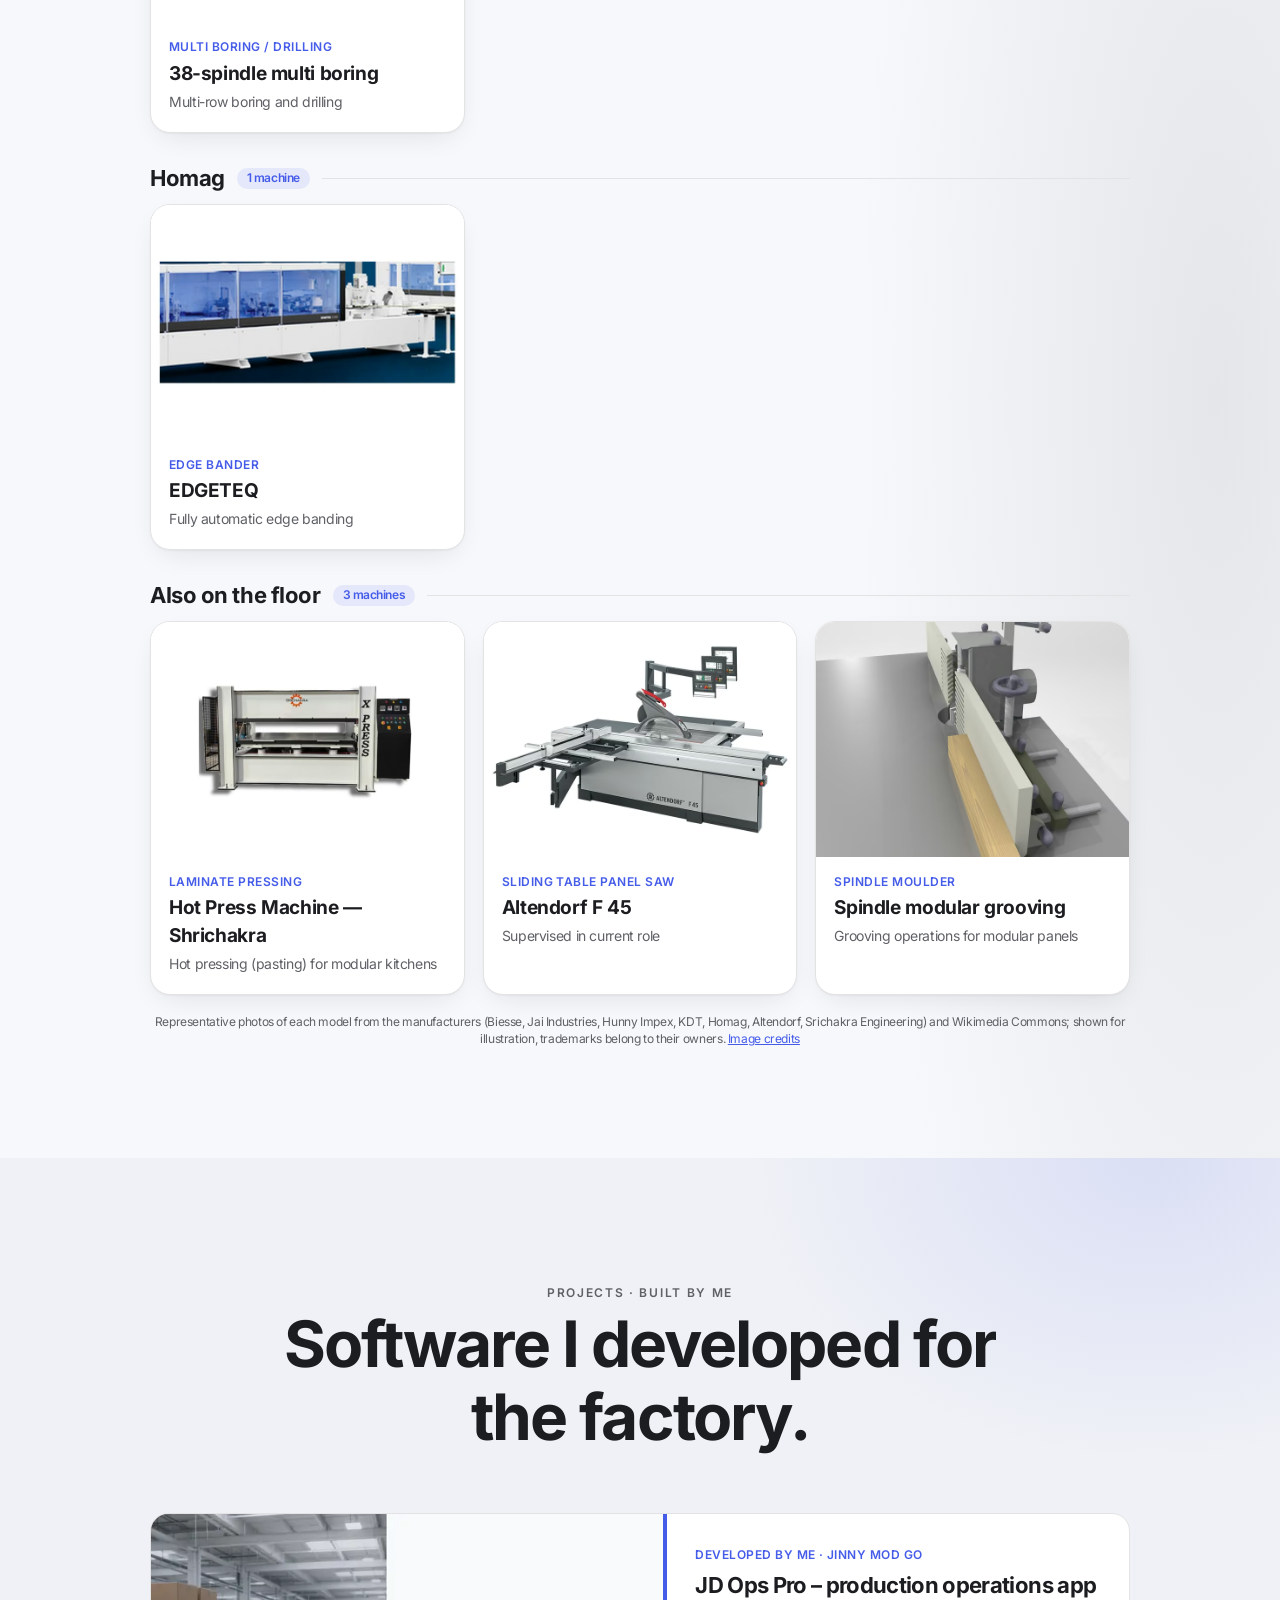
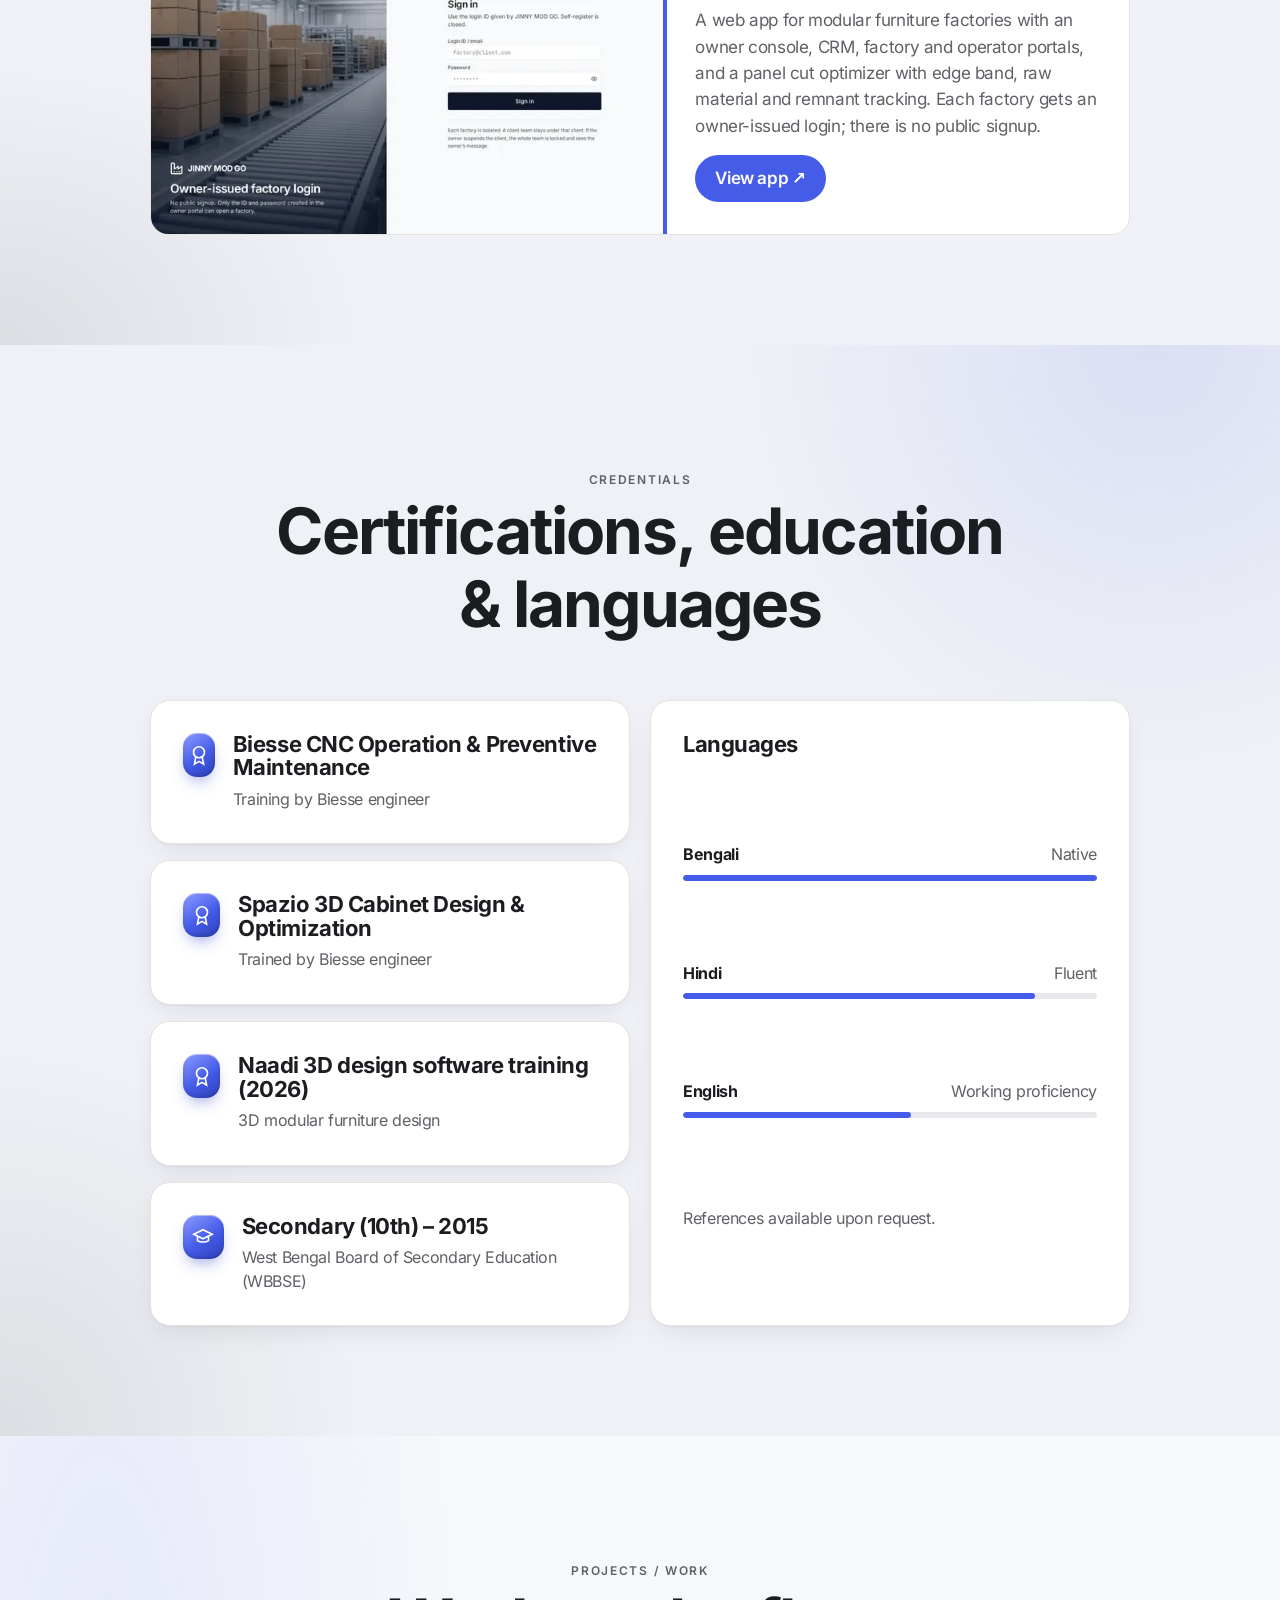
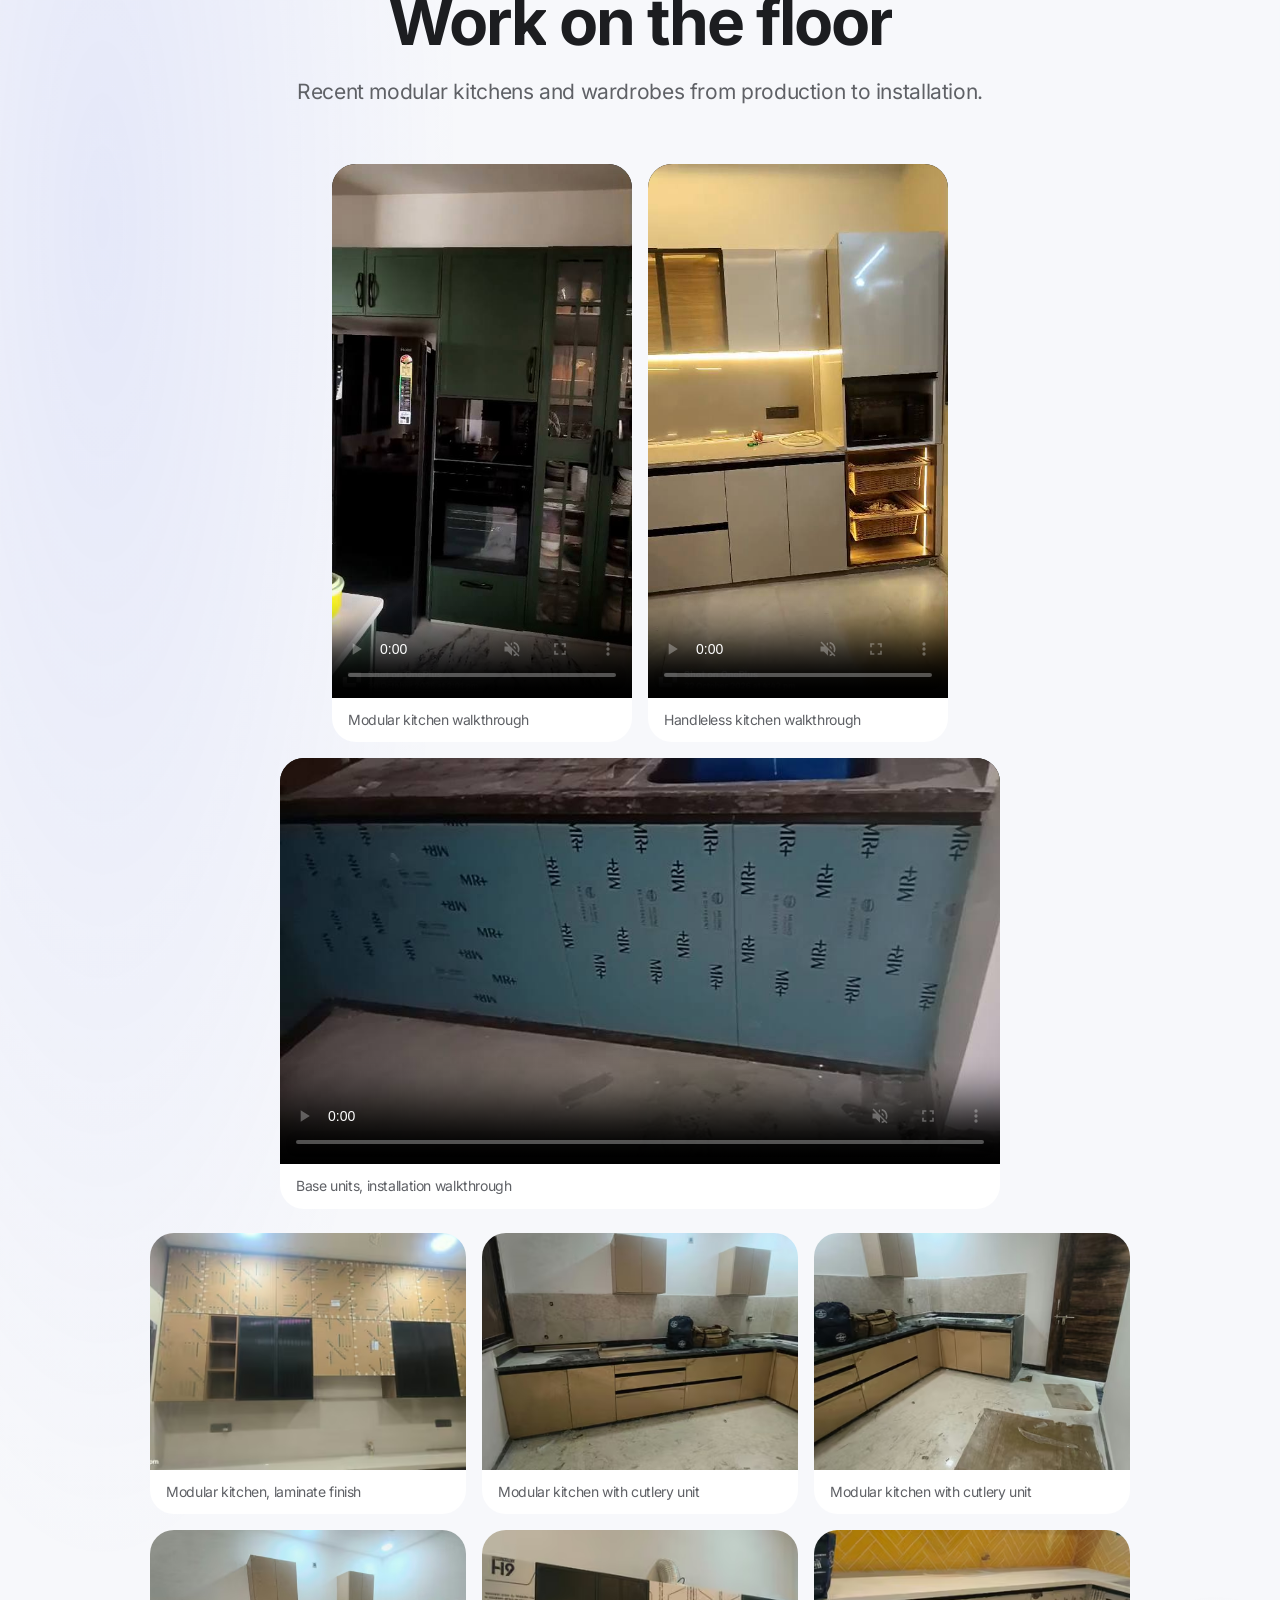
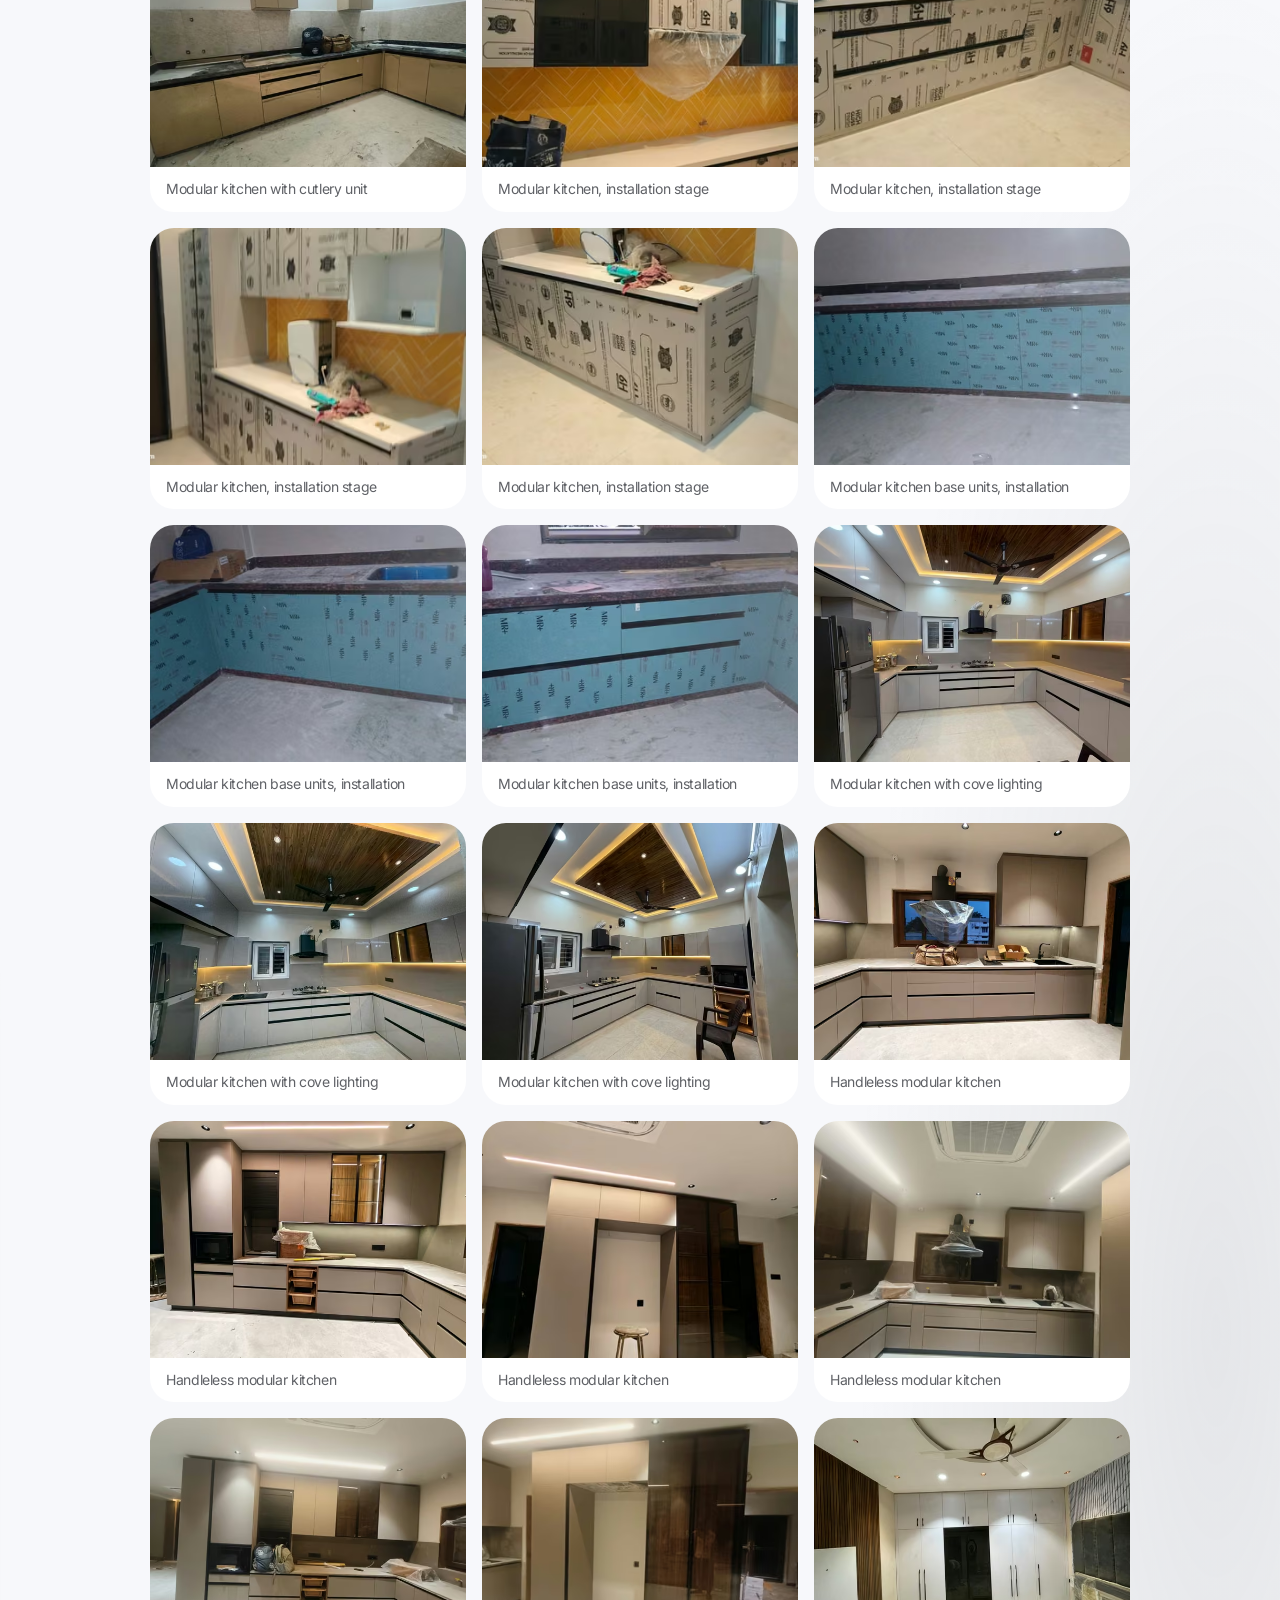
==== commit ad882719: "Bot: smart bubble placement avoiding hero face (above-left, else left at head height, else 150px); b" ====
--- a/index.html
+++ b/index.html
@@ -510,4 +510,4 @@
 </main>
 <footer><div class="wrap"><span>© <span id="yr">2026</span> Dhananjay (Sanu) Debnath</span><span><a href="resume.html">Resume</a> · Production Manager | Modular Furniture Manufacturing</span><span class="fc">Machine photos: manufacturers &amp; Wikimedia Commons – <a href="CREDITS.md">credits</a></span></div></footer>
 <script src="assets/main.js?v=16" defer></script>
-<script>addEventListener("animationend",function(e){if(e.animationName=="pup")window.__ddPre=performance.now()},true);(function(){var s=document.createElement("script");s.src="assets/bot.js?v=3d28";s.async=true;document.body.appendChild(s)})()</script></body></html>
+<script>addEventListener("animationend",function(e){if(e.animationName=="pup")window.__ddPre=performance.now()},true);(function(){var s=document.createElement("script");s.src="assets/bot.js?v=3d29";s.async=true;document.body.appendChild(s)})()</script></body></html>
